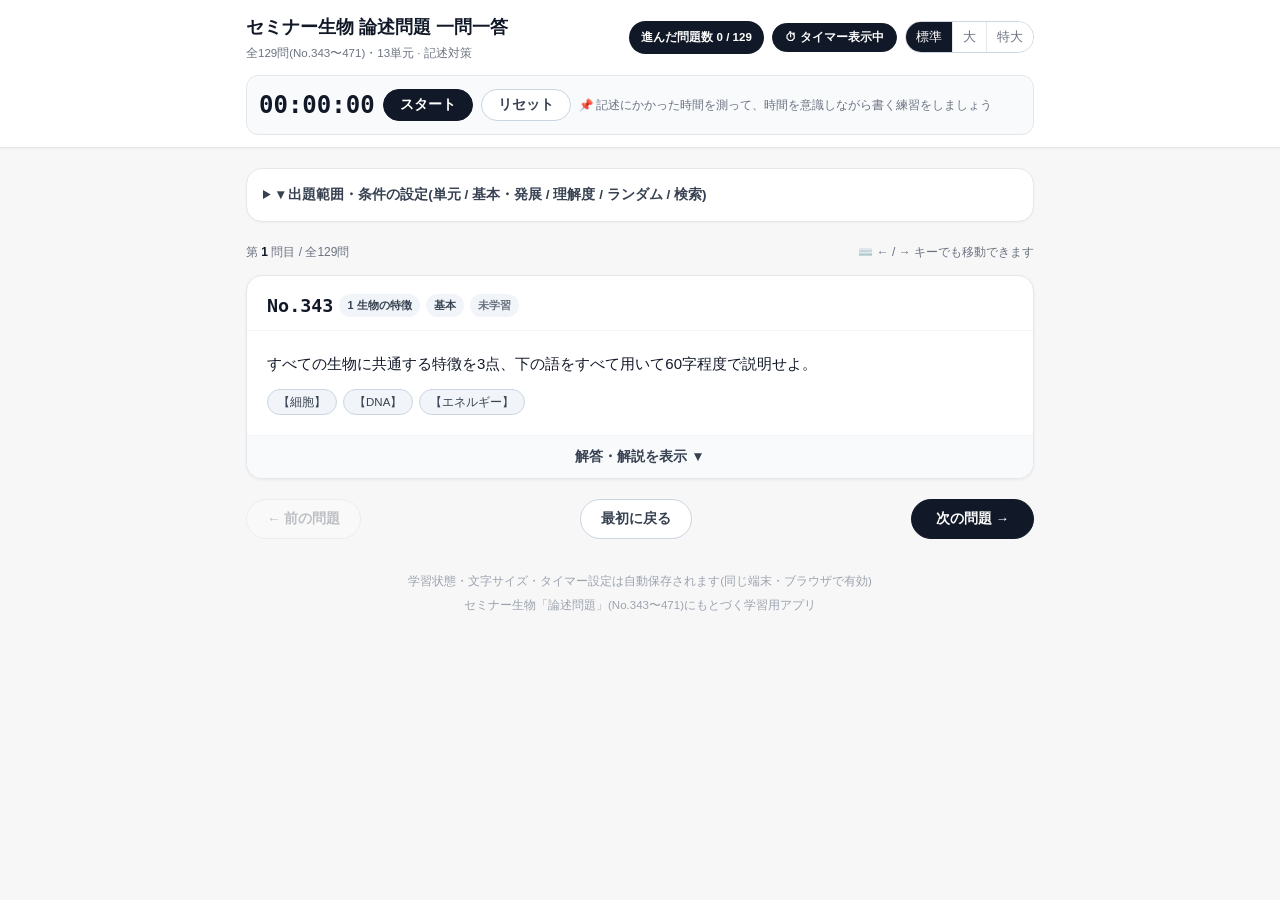
==== index.html @ 88d81c28 "Create index.html" ====
<!doctype html>
<html lang="ja">
<head>
<meta charset="UTF-8" />
<meta name="viewport" content="width=device-width, initial-scale=1.0" />
<title>セミナー生物 論述問題 一問一答</title>
<style>
  * { box-sizing: border-box; margin: 0; padding: 0; }
  :root { font-family: "Helvetica Neue", Arial, "Hiragino Kaku Gothic ProN", "Noto Sans JP", sans-serif; color: #111827; background: #f7f7f7; }
  body { background: #f7f7f7; color: #111827; line-height: 1.75; font-size: 15px; }
  body.fs-1 { font-size: 17px; }
  body.fs-2 { font-size: 20px; }
  header { position: sticky; top: 0; z-index: 20; background: rgba(255,255,255,.95); backdrop-filter: blur(4px); border-bottom: 1px solid #e5e7eb; box-shadow: 0 1px 2px rgba(0,0,0,.05); }
  .hwrap { max-width: 820px; margin: 0 auto; padding: 12px 16px; }
  .hrow { display: flex; flex-wrap: wrap; gap: 8px; justify-content: space-between; align-items: center; }
  h1 { font-size: 1.1rem; }
  .sub { font-size: .72rem; color: #6b7280; }
  .hbtns { display: flex; align-items: center; gap: 8px; flex-wrap: wrap; }
  .pill { border-radius: 999px; font-size: .72rem; font-weight: 700; padding: 6px 12px; border: 1px solid #cbd5e1; background: #fff; color: #4b5563; cursor: pointer; transition: background .15s; }
  .pill:hover { background: #f1f5f9; }
  .pill.on { background: #111827; color: #fff; border-color: #111827; }
  .counter { background: #111827; color: #fff; font-size: .72rem; font-weight: 700; padding: 6px 12px; border-radius: 999px; }
  .sizes { display: flex; border: 1px solid #cbd5e1; border-radius: 999px; overflow: hidden; font-size: .72rem; font-weight: 700; }
  .sizes button { border: none; background: #fff; color: #6b7280; padding: 6px 10px; cursor: pointer; }
  .sizes button + button { border-left: 1px solid #e5e7eb; }
  .sizes button.on { background: #111827; color: #fff; }
  #timerbox { margin-top: 12px; display: flex; flex-wrap: wrap; align-items: center; gap: 8px; background: #f8fafc; border: 1px solid #e5e7eb; border-radius: 12px; padding: 8px 12px; }
  #timerbox .time { font-family: ui-monospace, Menlo, monospace; font-size: 1.5rem; font-weight: 700; font-variant-numeric: tabular-nums; }
  .tbtn { border-radius: 999px; font-size: .85rem; font-weight: 700; padding: 6px 16px; border: 1px solid #111827; background: #111827; color: #fff; cursor: pointer; }
  .tbtn.stop { background: #64748b; border-color: #64748b; }
  .tbtn.ghost { background: #fff; color: #374151; border-color: #cbd5e1; }
  .thint { font-size: .72rem; color: #6b7280; }
  main { max-width: 820px; margin: 0 auto; padding: 20px 16px; }
  details.filters { background: #fff; border: 1px solid #e5e7eb; border-radius: 16px; padding: 14px 16px; margin-bottom: 20px; box-shadow: 0 1px 2px rgba(0,0,0,.04); }
  details.filters summary { cursor: pointer; font-size: .85rem; font-weight: 700; color: #374151; user-select: none; }
  .fchips { display: flex; flex-wrap: wrap; gap: 6px; margin-top: 12px; }
  .chip { border-radius: 999px; font-size: .72rem; font-weight: 700; padding: 6px 12px; border: 1px solid #cbd5e1; background: #fff; color: #4b5563; cursor: pointer; }
  .chip:hover { background: #f1f5f9; }
  .chip.on { background: #111827; color: #fff; border-color: #111827; }
  .chip .cnt { opacity: .6; }
  .seg { display: flex; border: 1px solid #cbd5e1; border-radius: 8px; overflow: hidden; font-size: .72rem; font-weight: 700; }
  .seg button { border: none; background: #fff; color: #4b5563; padding: 6px 12px; cursor: pointer; }
  .seg button + button { border-left: 1px solid #e5e7eb; }
  .seg button.on { background: #111827; color: #fff; }
  .frow2 { display: flex; flex-wrap: wrap; align-items: center; gap: 8px; margin-top: 12px; }
  #search { flex: 1; min-width: 160px; border: 1px solid #cbd5e1; border-radius: 8px; padding: 6px 12px; font-size: .78rem; font-family: inherit; }
  #search:focus { outline: 2px solid #9ca3af; border-color: transparent; }
  .clearbtn { font-size: .72rem; color: #9ca3af; text-decoration: underline; background: none; border: none; cursor: pointer; }
  .pos { display: flex; justify-content: space-between; align-items: center; font-size: .75rem; color: #6b7280; margin-bottom: 12px; }
  .pos b { color: #111827; }
  .qcard { background: #fff; border: 1px solid #e5e7eb; border-radius: 16px; box-shadow: 0 1px 3px rgba(0,0,0,.06); overflow: hidden; }
  .qhead { display: flex; flex-wrap: wrap; align-items: center; gap: 6px; padding: 14px 20px 8px; border-bottom: 1px solid #f3f4f6; }
  .qno { font-family: ui-monospace, Menlo, monospace; font-weight: 700; font-size: 1.15rem; }
  .tag { font-size: .68rem; font-weight: 700; padding: 2px 8px; border-radius: 999px; background: #f1f5f9; color: #374151; }
  .tag.lv1 { background: #111827; color: #fff; }
  .st0 { background: #f1f5f9; color: #6b7280; }
  .st1 { background: #111827; color: #fff; }
  .st2 { background: #cbd5e1; color: #1f2937; }
  .st3 { background: #fff; color: #111827; box-shadow: inset 0 0 0 1px #111827; }
  .qbody { padding: 20px; }
  .qtext { white-space: pre-wrap; }
  .kws { display: flex; flex-wrap: wrap; gap: 6px; margin-top: 12px; }
  .kw { font-size: .72rem; padding: 2px 10px; border-radius: 999px; background: #f1f5f9; border: 1px solid #cbd5e1; color: #374151; }
  .ansbtn { width: 100%; border: none; border-top: 1px solid #f3f4f6; background: #f8fafc; color: #374151; font-size: .85rem; font-weight: 700; padding: 12px; cursor: pointer; }
  .ansbtn:hover { background: #f1f5f9; }
  .ansbtn.open { background: #111827; color: #fff; border-top-color: #111827; }
  .answer { display: none; padding: 16px 20px; background: #fbfbfb; border-top: 1px solid #f3f4f6; }
  .answer.show { display: block; }
  .ansbox { background: #fff; border: 1px solid #e5e7eb; border-radius: 12px; padding: 12px; margin-bottom: 12px; white-space: pre-wrap; }
  .anslabel { font-size: .72rem; font-weight: 700; color: #6b7280; margin-bottom: 4px; }
  .ugrow { display: flex; flex-wrap: wrap; align-items: center; gap: 8px; margin-top: 4px; }
  .ugrow .ulabel { font-size: .72rem; font-weight: 700; color: #6b7280; }
  .ug { font-size: .72rem; font-weight: 700; padding: 6px 12px; border-radius: 999px; border: 1px solid #cbd5e1; background: #fff; color: #6b7280; cursor: pointer; }
  .ug:hover { background: #f1f5f9; }
  .ug.on1 { background: #111827; color: #fff; border-color: #111827; }
  .ug.on2 { background: #cbd5e1; color: #1f2937; border-color: #cbd5e1; }
  .ug.on3 { background: #fff; color: #111827; border-color: #111827; box-shadow: 0 0 0 1px #111827; }
  .nav { display: flex; justify-content: space-between; align-items: center; gap: 10px; margin-top: 20px; }
  .nbtn { border-radius: 999px; font-size: .85rem; font-weight: 700; padding: 10px 20px; cursor: pointer; border: 1px solid #cbd5e1; background: #fff; color: #374151; }
  .nbtn:hover { background: #f1f5f9; }
  .nbtn:disabled { opacity: .3; cursor: not-allowed; }
  .nbtn.next { background: #111827; color: #fff; border-color: #111827; padding: 10px 24px; }
  .nbtn.next:hover:not(:disabled) { background: #1f2937; }
  .empty { text-align: center; color: #9ca3af; padding: 48px 0; }
  footer { text-align: center; font-size: .72rem; color: #9ca3af; margin: 32px 0 16px; }
</style>
</head>
<body>
<header>
  <div class="hwrap">
    <div class="hrow">
      <div>
        <h1>セミナー生物 論述問題 一問一答</h1>
        <p class="sub">全<span id="totalq"></span>問(No.343〜471)・13単元 · 記述対策</p>
      </div>
      <div class="hbtns">
        <span class="counter">進んだ問題数 <span id="done">0</span> / <span id="totalq2"></span></span>
        <button id="wt" class="pill">⏱ タイマー表示中</button>
        <div class="sizes" id="sizes">
          <button data-s="0" class="on">標準</button><button data-s="1">大</button><button data-s="2">特大</button>
        </div>
      </div>
    </div>
    <div id="timerbox">
      <span class="time" id="tdisp">00:00:00</span>
      <button id="tstart" class="tbtn">スタート</button>
      <button id="treset" class="tbtn ghost">リセット</button>
      <span class="thint">📌 記述にかかった時間を測って、時間を意識しながら書く練習をしましょう</span>
    </div>
  </div>
</header>
<main>
  <details class="filters" id="filters">
    <summary>▾ 出題範囲・条件の設定(単元 / 基本・発展 / 理解度 / ランダム / 検索)</summary>
    <div class="fchips" id="chapchips"></div>
    <div class="frow2">
      <div class="seg" id="lvseg">
        <button data-v="-1" class="on">すべて</button><button data-v="0">基本問題</button><button data-v="1">発展問題</button>
      </div>
      <div class="seg" id="stseg">
        <button data-v="-1" class="on">全状態</button>
        <button data-v="1">理解した<span id="c1"></span></button>
        <button data-v="2">うろ覚え<span id="c2"></span></button>
        <button data-v="3">要復習<span id="c3"></span></button>
      </div>
      <button id="rand" class="chip">🎲 ランダム出題</button>
      <input id="search" placeholder="🔍 キーワード検索(例:光合成)" />
      <button id="fclear" class="clearbtn">条件クリア</button>
    </div>
  </details>
  <div class="pos"><span>第 <b id="posn">1</b> 問目 / 全<span id="deckn"></span>問<span id="randtag"></span></span><span>⌨️ ← / → キーでも移動できます</span></div>
  <article class="qcard" id="qcard"></article>
  <div class="nav">
    <button id="prev" class="nbtn">← 前の問題</button>
    <button id="home" class="nbtn">最初に戻る</button>
    <button id="next" class="nbtn next">次の問題 →</button>
  </div>
  <footer>
    <p>学習状態・文字サイズ・タイマー設定は自動保存されます(同じ端末・ブラウザで有効)</p>
    <p style="margin-top:4px">セミナー生物「論述問題」(No.343〜471)にもとづく学習用アプリ</p>
  </footer>
</main>
<script>

// ===================== 問題データ(全129問:No.343〜471) =====================
const CHAPTERS = [
  "1 生物の特徴","2 遺伝子とその働き","3 ヒトのからだの調節","4 植生と遷移","5 生態系とその保全",
  "6 進化と系統","7 細胞と分子","8 代謝","9 遺伝子発現とバイオテクノロジー","10 遺伝子の発現調節と発生",
  "11 動物の反応と行動","12 植物の成長と環境応答","13 生態と環境"
];

const QUESTIONS = [
{id:343,ch:0,lv:0,q:"すべての生物に共通する特徴を3点、下の語をすべて用いて60字程度で説明せよ。",k:["細胞","DNA","エネルギー"],s:"",a:"からだが細胞からなる。遺伝物質としてDNAをもち生殖を行う。栄養分を分解してエネルギーを取り出し活動する。(53字)",c:"細胞構造 自己増殖 代謝",e:"生物は膜で外界と隔てられた細胞からなるという構造上の特徴をもつ。細胞が分裂するときにDNAが複製・分配される。DNAは子孫に伝えられる。また、代謝を行い、代謝にはエネルギーの出入りが伴う。"},
{id:344,ch:0,lv:0,q:"原核細胞の特徴を、下の語をすべて用いて50字以内で説明せよ。",k:["核","染色体","細胞小器官"],s:"",a:"原核細胞は核をもたず、染色体は細胞質基質に存在する。また、細胞小器官をもっていない。(42字)",c:"原核細胞は核膜や細胞小器官をもたない",e:"原核細胞は、核をもたず、遺伝物質(DNA)を含む染色体は細胞質基質に存在する(核様体という)。また、細胞質基質にはミトコンドリアや色素体(葉緑体など)、ゴルジ体などの膜構造をもつ細胞小器官は存在しない。細菌などは、からだが原核細胞からなる原核生物である。一方、真核細胞は、核をもち、核内には遺伝物質(DNA)を含む染色体が存在する。また、細胞質基質中にはさまざまな細胞小器官が存在する。"},
{id:345,ch:0,lv:0,q:"動物細胞と植物細胞の細胞構造の相違点を、次の語をすべて用いて50字以内で述べよ。",k:["葉緑体","細胞壁","液胞"],s:"",a:"植物細胞は葉緑体や細胞壁をもつが動物細胞はもたない。動物細胞は、植物細胞ほど液胞が発達しない。(47字)",c:"動物細胞は葉緑体や細胞壁、発達した液胞をもたない",e:"多くの植物細胞は光合成を行う葉緑体と、植物体を支える細胞壁をもつ。動物細胞は光合成を行わず、細胞壁をもたない。また、液胞は動物細胞にも存在するがあまり発達せず、光学顕微鏡ではふつう観察されない。"},
{id:346,ch:0,lv:0,q:"代謝とは何か。下の語をすべて用いて100字程度で説明せよ。",k:["同化","異化","エネルギー"],s:"",a:"代謝とは、生物体内で行われる化学反応を指す。単純な物質から複雑な物質を合成し、エネルギーの吸収を伴う過程の同化と、複雑な物質を単純な物質に分解し、エネルギーの放出を伴う過程の異化に大別される。(96字)",c:"同化はエネルギーの吸収、異化はエネルギーの放出を伴う",e:"生物は外部からエネルギーを取り入れて生活している。生命活動には物質の合成・分解が常に伴い、これら化学反応全体を代謝という。このうち、単純な物質から複雑な物質を合成し、エネルギーの吸収を伴う過程を同化、複雑な物質を単純な物質に分解し、エネルギーの放出を伴う過程を異化という。光合成は同化、呼吸は異化の代表的な反応である。"},
{id:347,ch:0,lv:0,q:"ATPとはどのような物質か、その構造と機能を、下の語をすべて用いて100字以内で説明せよ。",k:["アデニン","リボース","リン酸","高エネルギーリン酸結合"],s:"",a:"アデニンとリボースが結合したアデノシンに、リン酸が3分子結合した化合物で、リン酸どうしの結合である高エネルギーリン酸結合が切れるときにエネルギーが放出され、代謝におけるエネルギーの出入りを仲介する。(99字)",c:"アデノシン三リン酸、エネルギーの出入りを仲介",e:"ATPは、塩基の一種であるアデニンと糖の一種であるリボースが結合したアデノシンに、3分子のリン酸が結合した化合物である。ATP内のリン酸どうしの結合は高エネルギーリン酸結合と呼ばれ、切れるときにエネルギーが放出される。ATPの末端のリン酸が切り離されると、ADP(アデノシン二リン酸)とリン酸が生じる。ADPとリン酸からATPが合成されるときには、エネルギーが吸収される。ATPはすべての生物の体内に存在し、代謝におけるエネルギーの仲立ちをしていることから、生体内でのエネルギー通貨とも呼ばれる。"},
{id:348,ch:0,lv:0,q:"酵素の特徴を、下の語をすべて用いて50字以内で説明せよ。",k:["基質特異性","くり返し作用"],s:"",a:"酵素は触媒としてくり返し作用し、代謝を円滑に進める。また、特定の物質にのみ作用する基質特異性をもつ。(50字)",c:"触媒 特定の物質にのみ反応",e:"触媒は、自身は変化せず化学反応を促進する物質である。酵素は生物がつくる触媒であり、自身は変化しないためくり返し作用する。酵素が作用する物質を基質といい、反応の結果生じる物質を生成物という。酵素の本体はタンパク質であり、その立体構造から特定の基質にのみ作用する基質特異性をもつ。"},
{id:349,ch:0,lv:1,q:"ウイルスは「遺伝情報をもつ」という生物に共通する特徴をもっているが、通常、生物とはみなされていない。その理由を60字以内で述べよ。",k:[],s:"岡山大改題",a:"細胞構造をもたず、自ら増殖することもできない。さらに、代謝を行わないなど、生物の特徴の一部しかもたない存在だから。(57字)",c:"生物に共通の特徴:細胞・生殖・代謝",e:"ウイルスは、遺伝物質(DNAまたはRNA)とタンパク質でできた微小粒子で細胞構造をもたない。さらに、代謝を行わないことや、自己増殖はできず、侵入した細胞内の物質やしくみを利用しなければ増殖できないことなど、生物としての特徴をすべて備えていないことから、無生物とされている。"},
{id:350,ch:0,lv:1,q:"核の構造と働きについて60字以内で説明せよ。",k:[],s:"",a:"核の最外層は核膜となっており、内部に染色体が存在する。核は、細胞の形態や機能を決める重要な働きをもつ。(51字)",c:"核膜 染色体",e:"真核細胞には、ふつう1個の核が含まれる。核の最外層は、二重膜でできた核膜となっており、核膜には核膜孔という細胞質基質との間で物質の輸送を行う小孔が存在する。内部には遺伝情報を保持するDNAを含む染色体、RNAを含む核小体が存在する。細胞の形態や機能は主に核が保持する遺伝情報によって決定される。"},
{id:351,ch:0,lv:1,q:"生物は、一見すると多様であるが、共通した特徴がみられる。この理由を、多様な脊椎動物における共通の特徴を例にして120字以内で述べよ。",k:[],s:"",a:"脊椎動物は、魚類・両生類・ハ虫類・鳥類・哺乳類と多様なグループに分かれているが、すべて脊椎をもつという共通の性質がある。この共通性は、脊椎動物の共通祖先が無脊椎動物と分岐した際にもっていた性質を受け継いでいるためであると考えられる。(116字)",c:"共通性は共通の祖先に由来",e:"脊椎動物には、魚類、両生類、ハ虫類、哺乳類などのグループがあるが、これらはすべて脊椎をもつという共通性がある。これは、それぞれのグループが個別に獲得したものではなく、脊椎動物が無脊椎動物から分岐した時点で存在していた共通の祖先がもっていた特徴を受け継いだためであると考えられる。一方、四肢や、生涯を通じての肺呼吸、胎生というふえ方などの特徴は、もっているグループもあれば、もっていないグループもある。これらの特徴は進化の過程を通じて、生活する環境に適応してきた結果であると考えられる。"},
{id:352,ch:0,lv:1,q:"代謝におけるエネルギーの出入りとATPの関係について、以下の語句をすべて用いて170字以内で説明せよ。",k:["光合成","呼吸","タンパク質の合成","筋収縮"],s:"",a:"光合成では、光エネルギーがATPの化学エネルギーに変換され、ATPの分解により放出されるエネルギーを用いて有機物が合成される。一方、呼吸では、有機物の分解によって放出されたエネルギーを用いてATPが合成される。呼吸で合成されたATPは、タンパク質の合成などの化学反応や、筋収縮のエネルギーなど、さまざまな生命活動にエネルギーを供給する。(168字)",c:"ATPは代謝におけるエネルギーの出入りを仲介",e:"ATPは、生体におけるエネルギー通貨とも呼ばれ、代謝におけるエネルギーの出入りを仲介している。光合成では、まず、葉緑体が光エネルギーを吸収してATPがつくられる。このATPのエネルギーを用いて、二酸化炭素を材料にして有機物が合成される。合成された有機物には、光エネルギーに由来するエネルギーが化学エネルギーに変換されて貯蔵されていることになる。呼吸は、酸素を用いて有機物を分解することで、有機物に蓄えられていた化学エネルギーをATPの化学エネルギーに変換する過程である。呼吸によって産生されたATPを利用して、生体物質の合成や、筋収縮(運動エネルギーへの変換)などのさまざまな生命活動が営まれる。"},
{id:353,ch:0,lv:1,q:"光学顕微鏡において、レンズを取り付ける順序とピントの合わせ方における注意点について、それぞれ70字以内で説明せよ。",k:[],s:"",a:"〔レンズを取り付ける順序〕鏡筒内にゴミやほこりが入って対物レンズが汚れないようにするため、先に接眼レンズを取り付け、その後、対物レンズを取り付ける。(61字)\n〔ピントの合わせ方〕対物レンズとプレパラートの接触を避けるため、まず、対物レンズとプレパラートを近づけておき、この2つを離すように動かしてピントを合わせる。(68字)",c:"取り付けは接眼レンズから。ピント合わせは対物レンズとプレパラートを離しながら",e:"顕微鏡のレンズが傷ついたり、汚れたりすると正確な観察ができなくなる。顕微鏡の鏡筒は空洞であるため、接眼レンズを先に取り付け、上から落ちてくるゴミで対物レンズを汚さないようにする。レンズの取り外しは、対物レンズから行う。ピントを調節する場合は、プレパラートと対物レンズの接触によって、対物レンズに傷や汚れがつかないように注意する。まず、横から見ながら対物レンズとプレパラートを近づけた後、接眼レンズをのぞいて、調節ねじを回してステージを下げ、対物レンズからプレパラートを遠ざけながら行う。"},
{id:354,ch:1,lv:0,q:"光学顕微鏡下において、間期の細胞と分裂期の細胞とはどのように区別できるか。次の語をすべて用いて70字以内で説明せよ。",k:["間期","分裂期","糸状","棒状"],s:"19. 宮城大",a:"間期の細胞では染色体が糸状にほどけて核内に広がっているが、分裂期の細胞では染色体が凝縮して棒状となっていることで区別できる。(62字)",c:"染色体は分裂期に凝縮する",e:"間期にはDNAの複製や分裂の準備が行われ、分裂期には複製したDNAを含む染色体を2つの娘細胞に等しく分配する。間期には、染色体は糸状になって核内に分散しているが、分裂期には凝縮して棒状となる。"},
{id:355,ch:1,lv:0,q:"タマネギの根端のような体細胞分裂を盛んに行っている組織を観察すると、一般的に、分裂している細胞と分裂していない細胞が混在している。これらの細胞の数の比から、どのようなことがわかるか、次の語をすべて用いて50字以内で答えよ。",k:["比率","細胞周期"],s:"鹿児島大",a:"細胞の数の比率は細胞周期での各時期の長さの比率と一致することから、間期と分裂期の長さの比率がわかる。(50字)",c:"間期と分裂期の長さの比率",e:"分裂を盛んに行っている細胞集団において、観察される各時期の細胞数の比は、細胞周期に占める各時期の時間の比と等しくなる。すなわち、観察される細胞数が多いと、その時期に要する時間は長いと考えられる。たとえば、観察された細胞のなかで間期の細胞が最も多かったとき、その細胞周期に占める間期の時間が最も長いと判断できる。"},
{id:356,ch:1,lv:0,q:"遺伝情報がタンパク質へ翻訳されるまでの一連の過程を、次の語をすべて用いて80字以内で説明せよ。",k:["RNA","転写","アミノ酸"],s:"",a:"まず、DNAの遺伝情報が転写され、RNAが合成される。次に、RNAの塩基3つの配列が1つのアミノ酸を指定し、これが次々につなげられてタンパク質がつくられる。(78字)",c:"DNA→RNA→タンパク質。塩基3つの配列が1つのアミノ酸を指定",e:"タンパク質合成の過程:遺伝情報の転写ではDNAの遺伝情報が転写され、RNAが合成される。遺伝情報の伝達ではmRNAは核膜孔を通り、核外に出る。遺伝情報の翻訳ではmRNAの塩基3つの配列(コドン)にしたがってアミノ酸どうしが並んで結合し、タンパク質が合成される。"},
{id:357,ch:1,lv:0,q:"翻訳の過程において、終止コドンの一つ前のコドンに対応するアミノ酸まででポリペプチド鎖の伸長が止まるのはなぜか。次の語をすべて用いて50字以内で説明せよ。",k:["tRNA","アミノ酸","終止コドン"],s:"18. 秋田大",a:"終止コドンに対応するアンチコドンをもつtRNAが存在せず、対応するアミノ酸がないため。(43字)",c:"終止コドン tRNA アンチコドン",e:"mRNAのコドンには64種類があり、そのうち3つ(UAA・UAG・UGA)はアミノ酸を指定せず、翻訳の終了を示す終止コドンである。この3つのコドンがアミノ酸を指定しないのは、これらのコドンに対応したアンチコドンをもつtRNAが存在しないためである。その他のコドンには、それぞれ対応するアンチコドンをもつtRNAが存在し、翻訳の際には特定のアミノ酸と結合してmRNAへ運び、mRNAのコドンにもとづいてアミノ酸が並べられ、特定のアミノ酸配列をもつタンパク質が合成される。"},
{id:358,ch:1,lv:0,q:"ヒトの体細胞に含まれる遺伝情報は基本的にすべて同一である。その理由を、次の語をすべて用いて90字以内で説明せよ。",k:["受精卵","体細胞分裂","娘細胞"],s:"",a:"体細胞分裂では、1個の母細胞から同じ遺伝情報をもつ2個の娘細胞がつくられる。ヒトの体細胞は、1個の受精卵が体細胞分裂をくり返して生じるため、基本的にすべて同じ遺伝情報をもつ。(87字)",c:"体細胞分裂におけるDNAの複製と分配",e:"多細胞生物の体細胞は、1個の受精卵が体細胞分裂をくり返して生じたものである。したがって、体細胞がもつ遺伝情報は、すべて基本的に同一のものとなる。からだを構成する細胞にはさまざまな働きをもつものが存在するが、それらはすべて同一の遺伝情報をもち、発現する遺伝子がそれぞれ異なることで機能や形態を変化させている。一方、すべての細胞の生存に不可欠な遺伝子は、どの細胞でも常に発現している。このような遺伝子は、ハウスキーピング遺伝子と呼ばれる。"},
{id:359,ch:1,lv:1,q:"ワトソンとクリックは、1953年にDNAの構造モデルに関する論文を発表した。この論文のなかで彼らは、「特定の塩基で対が形成されるという構造は、遺伝物質の複製機構について暗示するものである」と述べている。DNAの構造と遺伝物質の複製機構がどのように関係するかを、次の語をすべて用いて130字以内で説明せよ。",k:["相補的","ヌクレオチド鎖","塩基配列","鋳型鎖"],s:"18. 北九州市立大改題",a:"DNAの構造は、2本のヌクレオチド鎖の塩基どうしが相補的に結合した二重らせん構造である。DNAの複製では、この相補的な結合が解け、それぞれのヌクレオチド鎖が鋳型鎖となり、相補的な塩基配列のヌクレオチド鎖が新たに合成され、同一の2本鎖DNAが2本できる。(126字)",c:"塩基の相補性 半保存的複製",e:"ワトソンとクリックの発表したDNAの二重らせん構造のモデルは、2本のヌクレオチド鎖が互いに相補的な塩基どうしで結合し、全体がねじれたらせん状の構造をとるというものであった。これはDNAの構造を明らかにすると同時に、DNAが複製される際には、このような塩基の相補性にもとづいて新しいヌクレオチド鎖が合成されている可能性を示唆するものでもあった。"},
{id:360,ch:1,lv:1,q:"DNAとRNAを比較すると、前者の方が細胞内で安定であり、後者の方が不安定である。遺伝情報の保持と形質の発現におけるそれぞれの機能を考えたとき、RNAが不安定であってもかまわない理由を、50字以内で答えよ。",k:[],s:"徳島大改題",a:"RNAは遺伝情報の保持には関与せず、形質発現の際に形成され、発現が終了すると分解されてしまうため。(49字)",c:"遺伝情報の保持 形質発現",e:"DNAは、二重らせん構造をしており、安定な構造をもつ物質である。これは遺伝情報を保持する役割をもつDNAにとって重要な性質である。一方、RNAは、DNAほど安定でなく分解されやすい性質をもつ。これは、遺伝情報の発現という一時的な処理に用いられているRNAにとって重要な性質であると考えられる。"},
{id:361,ch:1,lv:1,q:"遺伝情報が翻訳される過程では、mRNAの3個の塩基が1個のアミノ酸を指定している。もし、mRNAの2個の塩基が1個のアミノ酸を指定していた場合、どのような不都合が生じるか。120字以内で説明せよ。",k:[],s:"19. 岩手大",a:"遺伝情報はmRNAの4種類の塩基で20種類のアミノ酸を指定している。mRNAの2個の塩基が1個のアミノ酸を指定していた場合、指定できるアミノ酸の種類は4×4=16通りとなり、20種類すべてのアミノ酸を指定することができない。(112字)",c:"コドンの種類数とアミノ酸の種類数",e:"タンパク質を構成するアミノ酸は20種類ある。mRNAが1塩基で1つのアミノ酸を指定すると4種類のアミノ酸が、2塩基でアミノ酸を指定すると4×4=16種類のアミノ酸が指定できるが、いずれの場合も20種類あるアミノ酸すべてを指定できない。したがって、mRNAのコドンは少なくとも3塩基である必要がある。"},
{id:362,ch:2,lv:0,q:"自律神経系の働きについて、次の語をすべて用いて100字以内で述べよ。",k:["支配","意思","交感神経","作用"],s:"",a:"自律神経系は、間脳の視床下部などによって支配されており、意思とは無関係に働く。交感神経と副交感神経があり、同じ器官に分布していることが多く、きっ抗的に作用して器官の働きを調節する。(90字)",c:"間脳の視床下部 意思とは無関係 交感神経 副交感神経 きっ抗的",e:"自律神経系の働きについて問われているので、働きに関して簡潔に解答する。活動時や緊張した状態では交感神経の働きが優位になり、安静な状態では副交感神経の働きが優位になる。また、交感神経は脊髄から出て各器官に伸びており、副交感神経は中脳や延髄、脊髄の下端から出て各器官に伸びている。"},
{id:363,ch:2,lv:0,q:"ホルモンとはどのようなものか、次の語をすべて用いて100字以内で説明せよ。",k:["内分泌腺","体液","標的器官","受容体"],s:"",a:"ホルモンは、内分泌腺から血液中に放出され、体液の循環によって全身に運ばれて微量で作用し、決まった反応を起こさせる。標的器官の細胞にしかそのホルモンの受容体が存在しないため、特定の細胞のみに作用する。(99字)",c:"体液による全身への運搬 標的器官 微量で作用",e:"ホルモンは、タンパク質または脂質の一種であるステロイドなどを主成分とする物質である。標的器官には、特定のホルモンを受容する標的細胞がある。ホルモンは、標的細胞の受容体に結合して作用を引き起こす。ホルモンは血流によって運ばれるため、ホルモンによる調節作用は反応が起こるまでに時間がかかり、自律神経系に比べゆっくりと持続的に働く。"},
{id:364,ch:2,lv:0,q:"外気温が低い場合でも、体温を維持する機構がヒトには備わっている。特に、自律神経によって体温を上昇させる機構について、放散、発熱量の語を用い、自律神経の作用する具体的な器官や臓器をあげて、60字以内で述べよ。",k:["放散","発熱量"],s:"熊本県立大改題",a:"体表の血管を収縮させて熱の放散を減らし、心臓の拍動促進や副腎髄質からのアドレナリン分泌を促進して発熱量をふやす。(56字)",c:"熱の放散の減少 アドレナリン 発熱量の増加",e:"交感神経による調節のほか、脳下垂体前葉から甲状腺刺激ホルモンや副腎皮質刺激ホルモンが分泌され、甲状腺からはチロキシンが、副腎皮質からは糖質コルチコイドが分泌される。これらの働きで、肝臓や筋肉などで代謝が促進され、発熱量が増加する。"},
{id:365,ch:2,lv:0,q:"「抗原」「抗体」「B細胞」「食作用」の語を用いて、体液性免疫とはどのようなしくみであるかを100字以内で説明せよ。",k:["抗原","抗体","B細胞","食作用"],s:"",a:"抗原が体内に侵入すると、B細胞が抗体産生細胞に分化して抗体を産生し、体液中に分泌する。抗体は、抗原と特異的に結合して、抗原の病原性を失わせたり、マクロファージなどの食作用を促進したりする。(94字)",c:"B細胞が抗体を体液中に分泌 抗原は抗体と特異的に結合",e:"抗原となる非自己物質が体内に侵入すると、樹状細胞やマクロファージに取り込まれる。樹状細胞から抗原の情報を受け取ったヘルパーT細胞は増殖してB細胞を活性化する。活性化されて増殖したB細胞は抗体産生細胞に分化して抗体を産生する。抗体は抗原と結合して抗原抗体複合体をつくり、抗原抗体複合体はマクロファージなどの食作用によって排除される。B細胞の一部は免疫記憶細胞として残るため、同じ抗原が2度目に侵入した際には、急速に多量の抗体がつくられる。"},
{id:366,ch:2,lv:0,q:"病原体やその毒素に対する免疫を高めることを目的とする医療として、予防接種と血清療法が知られている。両者の違いについて、次の語をすべて用いて100字以内で述べよ。",k:["抗体","病原体","即効性","遅効性"],s:"",a:"予防接種は、無毒化・弱毒化した病原体などによって抗体をつくらせる方法で、遅効性だが継続的である。血清療法は、他の動物につくらせた抗体を含む血清を注射して治療を行う方法で、即効性があるが一時的である。(99字)",c:"予防接種は抗原を与えて抗体をつくらせ、血清療法は直接抗体を投与する",e:"ワクチンを抗原として用いて免疫記憶細胞をつくらせ、病原体への感染を予防する方法を予防接種といい、結核に対するもの(BCG)や、インフルエンザなどの多くの伝染病に対するものがつくられている。血清療法では、ウマなどの動物に抗原を接種して抗体をつくらせ、その血清を治療に使用する。ジフテリアや腸チフスのほか、マムシの毒素による中毒症などの場合に用いる。"},
{id:367,ch:2,lv:1,q:"摂食によって血糖濃度は急激に増加する。自律神経系とホルモンの共同作業による血糖濃度低下のしくみについて、160字以内で説明せよ。",k:[],s:"信州大改題",a:"間脳の視床下部にある血糖濃度調節の中枢が、血糖濃度の上昇を感知し、副交感神経を介してすい臓のランゲルハンス島のB細胞を刺激したり、B細胞自体が血糖濃度の上昇を感知したりしてインスリンの分泌が促進される。インスリンは、グルコースの細胞での吸収や分解、肝臓でのグリコーゲンへの合成を促進し、血糖濃度を低下させる。(154字)",c:"間脳の視床下部で感知 すい臓ランゲルハンス島のB細胞",e:"低血糖のときには、副腎髄質から分泌されるアドレナリンやすい臓のランゲルハンス島のA細胞からのグルカゴンがグリコーゲンの分解を促進させる。また、副腎皮質から分泌される糖質コルチコイドは、タンパク質からのグルコース合成を促進させる。これらの働きによって、血糖濃度を高めている。"},
{id:368,ch:2,lv:1,q:"血液凝固のしくみを、血小板、血しょう、凝固因子、フィブリン、血球のすべての語を用いて160字以内で説明せよ。",k:["血小板","血しょう","凝固因子","フィブリン","血球"],s:"19. 早稲田大改題",a:"血小板から放出される凝固因子や、血しょう中にある別の凝固因子とカルシウムイオンの働きによって、血しょう中のプロトロンビンがトロンビンに変化する。トロンビンはフィブリノーゲンを繊維状のタンパク質であるフィブリンに変え、これが赤血球などの血球と絡み合って血ぺいをつくり、血液を凝固させる。(142字)",c:"凝固因子 カルシウムイオン トロンビン フィブリン 血ぺい",e:"血液凝固を防止する方法には、①血液にクエン酸ナトリウムを加えてカルシウムイオンを除く。②血液にヘパリンを加えてトロンビンの生成を阻害する。③低温に保って、血液凝固に関与する酵素活性を低下させる。などがある。"},
{id:369,ch:2,lv:1,q:"細胞内に侵入したウイルスは抗体の作用を受けにくいが、その理由を50字以内で述べよ。",k:[],s:"",a:"体液性免疫を担う抗体は、分子量が大きく、細胞内に進入できないので、細胞内のウイルスには作用できない。(50字)",c:"抗体は細胞内に入らない",e:"抗体は体液中に存在し、細胞内には入らない。ウイルスに感染した細胞は、キラーT細胞やNK細胞が直接攻撃して排除する。"},
{id:370,ch:2,lv:1,q:"免疫応答が過剰に働くと、どのような不都合が起こるか。花粉症を例にあげて80字以内で説明せよ。",k:[],s:"浜松医大改題",a:"花粉を抗原としてできた抗体がマスト細胞に付着する。再び同じ花粉が侵入すると抗原抗体反応が起こり、マスト細胞からヒスタミンが分泌されくしゃみなどが起こる。(76字)",c:"マスト細胞 抗原抗体反応 ヒスタミン",e:"ある抗原に対する免疫が、正常とは異なり過敏に反応する現象をアレルギーと呼ぶ。即時型過敏症(体液性免疫による)と遅延型過敏症(細胞性免疫による)とがある。ヒスタミンが血管や神経の細胞に結合すると、アレルギー症状が現れるが、抗ヒスタミン剤を投与してヒスタミンの受容体をふさぐと発症しない。マスト細胞は肥満細胞ともいい、B細胞から放出される特定の抗体(IgE)と結合する。この抗体に抗原が結合すると、マスト細胞からヒスタミンなどの物質が放出される。"},
{id:371,ch:2,lv:1,q:"毎年、異なったインフルエンザウイルス株を用いたワクチンが接種されているのはなぜか。その理由をウイルスの遺伝情報と関連付けて80字以内で答えよ。",k:[],s:"東北大改題",a:"インフルエンザウイルスの遺伝子は突然変異が起こりやすく、抗体が作用するウイルス表面のタンパク質に変化が生じやすい。このため、毎年流行する型が異なるため。(76字)",c:"ウイルスの遺伝子に突然変異が起こりやすい タンパク質の変化",e:"インフルエンザウイルスは、1本鎖RNAを遺伝物質とするウイルスである。1本鎖RNAは、2本鎖DNAに比べて不安定な物質であり、突然変異が起こりやすい。このため、インフルエンザウイルスの表面にあるタンパク質は、抗原性を毎年わずかに変化させてヒトの免疫機構から逃れ、流行し続ける。インフルエンザに対する抗体は、インフルエンザワクチン接種後1〜2週間でつくられる。抗体の量は、接種の2週間後にピークに達し、ワクチン接種後、2〜3カ月すると抗体の量はしだいに下がりはじめ、免疫の力も落ちてくる。"},
{id:372,ch:2,lv:1,q:"ヒトの免疫力を低下させる病気の例にエイズ(後天性免疫不全症候群)がある。HIV(ヒト免疫不全ウイルス)感染により生じるエイズは日和見感染症を伴うが、この理由を句読点を含めて60字以上80字以内で説明せよ。",k:[],s:"20. 鳥取大",a:"HIVがヘルパーT細胞に感染しこれを破壊すると、B細胞やキラーT細胞が活性化されなくなり、マクロファージやNK細胞の活性化もできなくなるから。(71字)",c:"ヘルパーT細胞の破壊",e:"エイズは、HIVと呼ばれるウイルスの感染によって免疫機能が損なわれる病気である。HIVは免疫機能の中心的な存在であるヘルパーT細胞内に侵入し、これを破壊する。これによって獲得免疫の機能が正常に働かなくなり、各種の病原体が急速に増殖してさまざまな感染症やがんなどを発症しやすくなる。エイズ患者などの免疫力の低下したヒトでみられる、健康なヒトには感染を起こさないような感染力の弱い病原体が原因で発症する感染症は、日和見感染症と呼ばれる。"},
{id:373,ch:3,lv:0,q:"発達した森林における階層による光環境の違いについて、次の語をすべて用いて50字以内で説明せよ。",k:["光","階層","林冠","林床"],s:"",a:"光のほとんどは林冠で吸収されるため、階層が下になるほど暗くなり、林床に届く光はごくわずかである。(48字)",c:"林冠で光の多くは吸収される",e:"発達した森林は、高木層・亜高木層・低木層・草本層などに分けることができ、これを階層構造という。林冠でほとんどの光が吸収され、階層が下になるほど暗くなる。"},
{id:374,ch:3,lv:0,q:"光合成速度は二酸化炭素の消費速度だが、植物に十分な光を照射して二酸化炭素の吸収速度を調べても直接光合成速度は測れない。どのようにして光合成速度を求めればよいか。次の語をすべて用いて60字以内で答えよ。",k:["吸収","放出","呼吸"],s:"",a:"同じ温度条件下において、光照射時の二酸化炭素吸収速度と、暗黒下での二酸化炭素放出速度である呼吸速度を足して求める。(57字)",c:"光照射時の二酸化炭素吸収速度 暗黒下での呼吸速度",e:"植物は、光合成を行って二酸化炭素を消費しているとき、同時に呼吸も行って二酸化炭素を生成している。暗黒下では光合成が行われず呼吸のみが行われており、二酸化炭素の放出量から呼吸速度を求めることができる。したがって、光合成速度は、光照射時の二酸化炭素吸収量(見かけの光合成量)に呼吸量を足して求めることができる。ただし、光合成速度と呼吸速度は温度の影響を受けるため、温度条件をそろえることが必要となる。"},
{id:375,ch:3,lv:0,q:"先駆種とは、どのような種のことをいうのか、次の語をすべて用いてその特徴を50字以内で述べよ。",k:["遷移","土壌"],s:"",a:"遷移の初期段階に進入する植物で、土壌がほとんどなく、乾燥した裸地でも生育できるという特徴をもつ。(48字)",c:"遷移の初期段階に進入する植物",e:"暖温帯における遷移の一般的なモデルでは、裸地にコケ植物や地衣類が進入するが、裸地の状態によっては種子植物が先駆種となることがある。これらの植物には、種子や果実が風などによって運ばれやすい、陽生植物で乾燥に強いなどの特徴がみられる。また、オオバヤシャブシやミヤマハンノキなどの木本類も先駆種となることがある。これらは根に窒素固定細菌を共生させており、栄養分の乏しい場所でも生育することができる。"},
{id:376,ch:3,lv:0,q:"植生の一次遷移には乾性遷移と湿性遷移がある。乾性遷移と湿性遷移との違いについて、次の語をすべて用いて50字以内で答えよ。",k:["裸地","水"],s:"",a:"乾性遷移は溶岩などの陸上の裸地からはじまるが、湿性遷移は湖沼などの水がたまった場所からはじまる。(48字)",c:"乾性遷移は陸上ではじまる遷移。湿性遷移は湖沼からはじまる遷移",e:"乾性遷移は、陸上でみられる一次遷移である。湿性遷移は、湖沼などからはじまる一次遷移である。湖沼はやがて湿原、草原となり、その後の遷移は乾性遷移と同じ過程を経て進行する。"},
{id:377,ch:3,lv:0,q:"陸上のバイオームの種類と分布を決める要因について、次の語をすべて用いて60字以内で説明せよ。",k:["植物","生育"],s:"",a:"陸上のバイオームは植生の違いで区分され、各地域に生育する植物は、年平均気温と年降水量によって決まる。(50字)",c:"年平均気温 年降水量",e:"陸上では、植物が生産者となり、また、植物はさまざまな動物のすみかとなる。このため、陸上のバイオームはそこに生育する植物に依存して成立し、また、その植物全体の相観によって区別される。それぞれの地域に生育する植物は、気候による影響を受け、気候を決定する主な要因には気温と降水量がある。"},
{id:378,ch:3,lv:0,q:"日本のバイオームの成立と分布の特徴について、次の語をすべて用いて90字以内で説明せよ。",k:["年平均気温","年降水量"],s:"",a:"森林が成立するのに十分な量の年降水量があるため、主に緯度の差による年平均気温の違いによって、針葉樹林、夏緑樹林、照葉樹林、亜熱帯多雨林の4つの異なるバイオームが分布する。(85字)",c:"年平均気温の違いによる4つの森林のバイオーム",e:"日本の水平分布に関する記述問題である。解答に示したように、日本では降水量が十分であるため気温がバイオームの決定要因になっている。"},
{id:379,ch:3,lv:1,q:"陽生植物と陰生植物をそれぞれ、両者の光補償点の中間の強さの光で育てたとき、植物の生育はどのようになると考えられるか。その理由を含めて、110字以内で説明せよ。",k:[],s:"九州大改題",a:"陽生植物では、光の強さが光補償点に達しておらず、呼吸量が光合成量を上回るので、体内の有機物が減少し、やがて枯れる。陰生植物は、光補償点より強い光が当たるため、光合成量が呼吸量を上回り、有機物が蓄積されて成長する。(105字)",c:"光補償点 光合成速度 呼吸速度",e:"陽生植物は光補償点と光飽和点が高いのに対して、陰生植物は光補償点と光飽和点が低い。ふつう、陽生植物と陰生植物では、陽生植物の方が光補償点が高い。したがって、両植物の光補償点の中間の光の強さでは、陰生植物は光補償点を超えているが、陽生植物では光補償点を超えていない状態となる。このため、陰生植物は生育できるが、陽生植物は生育できない。"},
{id:380,ch:3,lv:1,q:"陽樹を含めた陽生植物が遷移初期で優占し、極相林の暗い林床では生育できない理由を100字以内で説明せよ。",k:[],s:"18. 岐阜大改題",a:"陽生植物は、光飽和点が高く強光下で盛んに光合成を行うので、遷移初期にはより早く成長し優占する。また、暗い林床では、光の強さが光補償点を下回り、呼吸速度が光合成速度より大きくなるので生育できない。(97字)",c:"陽生植物は光飽和点と光補償点がともに高い。陰生植物は光飽和点と光補償点がともに低い",e:"陽生植物は、光飽和点が高いという特性が、遷移初期において生存競争上有利に働く。陰生植物は、光補償点が低いという特性が、遷移後期において生存競争上有利に働く。"},
{id:381,ch:3,lv:1,q:"同一植物の葉でも、遮光のない条件下で生じた陽葉と遮光条件下で生じた陰葉がある。この2種類の葉はどのように異なるか100字以内で説明せよ。",k:[],s:"常盤大改題",a:"陽葉は光補償点や光飽和点が高く、暗い環境では呼吸速度が大きく不利だが明るい環境では高い生産力を示す。陰葉は光補償点や光飽和点が低く、生産力は低いが薄暗い環境でも呼吸を上回る光合成を行える。(96字)",c:"陽葉:光補償点や光飽和点が高い。陰葉:光補償点や光飽和点が低い",e:"成木では、1本の木の葉でも生える位置により明るい場所もあれば暗い場所もある。明るい場所には陽葉が、暗い場所には陰葉がつくられる。陽樹の葉を陽葉、陰樹の葉を陰葉というのではない。2つのタイプの葉をもつことが、からだ全体で生産性を高めることにつながっている。なお、両者を比べると、陽葉の方が陰葉よりも小さく、葉肉が発達しており厚みがあることが多い。"},
{id:382,ch:3,lv:1,q:"遷移は大きく一次遷移と二次遷移に分けられる。それらの遷移の特徴を100字以内で説明せよ。",k:[],s:"20. 東京農工大改題",a:"一次遷移は土壌が未形成な裸地からはじまる。二次遷移は山火事や伐採の跡地などからはじまるもので、既存の土壌中に栄養塩類や植物の根や種子なども含まれている。そのため、遷移の速度は一次遷移に比べて大きい。(99字)",c:"一次遷移は裸地からはじまる 二次遷移は土壌が存在する",e:"一次遷移は火山活動などによって生じた裸地からはじまる。二次遷移では土壌形成が完了しており、土壌中の栄養塩類も十分にある場合が多い。"},
{id:383,ch:3,lv:1,q:"日本の森林バイオームのうち、東北地方に分布するものと九州に分布するものでは樹木の落葉性に違いがある。その違いは分布域の気候にどのような点で有利だと考えられるか150字以内で説明せよ。",k:[],s:"愛知教育大",a:"東北地方の冬は低温で日射量も少ないため、光合成で得られる利益より葉を維持するコストが大きくなる。そのため、低温の環境では秋に落葉することが有利だといえる。一方、九州は比較的温暖で日射量も多いため、冬でも光合成の利益を見込める。よって、温暖な環境では、一年を通して葉をつけておくことが有利だといえる。(149字)",c:"冬は低温で日射量が少ない:落葉樹(夏緑樹林)。冬でも温暖で日射量が多い:常緑樹(照葉樹林)",e:"東北地方は夏緑樹林、九州は照葉樹林である。この問題では、両者の形態の違いではなく、気候に応じた落葉性の違いを述べることがポイントになる。冬季に得られる利益と不利益のバランスに着目するとよい。なお、常緑樹も落葉しないわけではなく、多くのものは春になり新しい葉が出るころに古い葉を落とす。"},
{id:384,ch:4,lv:0,q:"食物網とは何か、次の語をすべて用いて60字以内で説明せよ。",k:["被食者","捕食者","食物連鎖"],s:"",a:"被食者と捕食者の間にみられる食物連鎖のつながりが、直線的なつながりではなく複雑な網目状になった関係のこと。(53字)",c:"複雑な網目状",e:"草本→バッタ→カエル→ヘビのように、直線的な捕食-被食の関係を食物連鎖というが、実際の生態系ではヘビはカエルのみを捕食するわけではない。多様な種の捕食-被食の関係を示していくと複雑な網目状となる。"},
{id:385,ch:4,lv:0,q:"富栄養化によってプランクトンが多量に増殖すると、水生生物の大量死につながる。このしくみを、次の語をすべて用いて60字以内で説明せよ。",k:["死骸","分解","酸素"],s:"",a:"増殖したプランクトンの死骸が分解される際、水中の酸素が消費され水生生物が十分な酸素を得ることができなくなるため。(57字)",c:"死骸の分解による水中の酸素の消費",e:"分解者も生産者がつくり出した有機物に依存するということから、消費者の一部である。ここでいう有機物は増殖したプランクトンの死骸であり、これらを分解するときに、水中の酸素が大量に消費される。これも、赤潮やアオコによる水界の生態系への悪影響の1つであり、水生生物の大量死につながる。"},
{id:386,ch:4,lv:0,q:"水田には多様な生物が生息しているが耕作が放棄されると、それまで生息していた生物が減少する可能性がある。その理由を、水をためることに関連させて50字以内で説明せよ。",k:[],s:"20. 弘前大改題",a:"水田に水をためなくなることで、生活や産卵に水を必要とする生物が生息できなくなるため。(42字)",c:"環境の多様性が失われることによって、生物の多様性が失われる",e:"水田は、人の手によって定期的に水がためられることで、トンボやカエルなどの繁殖場所となったり、タガメやゲンゴロウなどの生育場所となったりする。多様な環境が、多様な生物の生息を可能とする一例である。"},
{id:387,ch:4,lv:0,q:"森林に生息する動物にとって生息地が開発などによって分断化されると、その個体数の減少につながる可能性がある。その理由を「繁殖相手」という語を用いて80字以内で説明せよ。",k:["繁殖相手"],s:"",a:"分断化により行動範囲が制限されるようになると、個体どうしが出会う機会が減少する。その結果、繁殖相手を見つけにくくなり、子孫を残せなくなるため。(71字)",c:"行動の制限 個体どうしの出会いの機会の減少",e:"分断化による影響は、繁殖相手を見つけにくくなるだけでなく、すみかとなる場所や水や食物を得る場所など、生活に欠かせない場所にたどり着けなくなるといった問題もある。本問では「繁殖相手」という語句を用いるよう指定されているが、特に指定がなければ、水や食物などの資源に言及してもよい。一見すると自然豊かにみえる環境であったとしても、道路やダムの建設による生息地の分断化が、生息する生物の個体数減少につながっている場合がある。現在、日本では、道路やダムなどの開発を行う際には、それが環境に及ぼす影響を事前に調査、予測、評価し、環境への適正な配慮がなされるようにする環境アセスメントの実施が義務づけられている。"},
{id:388,ch:4,lv:0,q:"メチル水銀などの物質が生物体内に蓄積する理由を次の語をすべて用いて40字以内で説明せよ。",k:["分解","排出"],s:"20. 京都産業大改題",a:"体内で分解されにくく、脂肪に溶け込みやすく排出されにくい物質であるため。(36字)",c:"分解されにくい 排出されにくい",e:"ここで問われていることは、「生物体内」に蓄積する理由であり、「高次の消費者により高濃度」に蓄積する理由ではない。そのため、「食物連鎖により高濃度に蓄積される」という内容に触れる必要はない。また、字数制限が40字よりも少ない場合は、「脂肪に溶け込みやすい」という内容は省略して構わない。「生物濃縮」は「有害物質をため込む」ということではない。あくまで環境中には微量にしか含まれない物質が、生体内に蓄積されることを指す。たとえば、DHA(ドコサヘキサエン酸)という脂肪酸は、海産の微生物がつくったものが、食物連鎖を通じて魚類に蓄積される。特に、マグロなどの大型魚には高濃度に蓄積される。"},
{id:389,ch:4,lv:1,q:"河川の自然浄化に関連して、汚水流入直後から河川の溶存酸素量が低下し、その後汚濁物質の減少にしたがって上昇した。これらの理由について、微生物と関連付けて回復の段階を追いながら、100字程度で説明せよ。",k:[],s:"18. 群馬大改題",a:"汚水中の有機物を細菌が分解する際に酸素が消費され溶存酸素量は低下する。有機物の分解に伴って栄養塩類が生じ、これを吸収して藻類が増殖する。増殖した藻類の光合成によって酸素が供給され溶存酸素量が上昇する。(100字)",c:"有機物の分解による酸素の消費 藻類の光合成による酸素の増加",e:"細菌などが酸素を用いてタンパク質を分解すると、NH₄⁺などが生じる。これを栄養塩類として藻類が吸収して増殖する。"},
{id:390,ch:4,lv:1,q:"干潟には、富栄養化した海水を浄化する機能があるとされる。干潟で、生物によって海水の浄化が起こるしくみを、60字以内で説明せよ。",k:[],s:"20. 日本女子大",a:"生産者である藻類は海水中の栄養塩類を利用し増殖する。これを消費者が摂食し、最終的に干潟の外に移動させることで浄化される。(60字)",c:"生産者が栄養塩類を取り込む。高次消費者が干潟から移動する",e:"アサリなどの貝類のろ過作用により水質が浄化されることもあるが、最終的には栄養塩類を取り込んだ生物が高次の消費者に捕食されることで干潟の生態系から栄養塩類が取り除かれる。たとえば、大型の回遊魚が捕食し、沖合で老廃物を排出することなどが考えられる。さらに、干潟は遠浅であるため干満差により海底が露出し、海鳥による魚介類の捕食も進みやすい。干潟は水質浄化のほか、生物多様性の維持、レクリエーションの場の提供などさまざまな生態系サービスを与える。"},
{id:391,ch:4,lv:1,q:"温室効果とはどのような作用か、60字以内で説明せよ。",k:[],s:"20. 宮城大改題",a:"地表から放出される熱エネルギーを大気中の二酸化炭素などが吸収し、再び放出することで、地表や大気の温度を上昇させる作用。(59字)",c:"二酸化炭素やメタンが熱エネルギーを吸収",e:"温室効果とは決してネガティブなものではなく、全くなくなってしまうと地球の平均気温は30℃ほど低下してしまうといわれている。本問では温室効果の作用のみを問われているので、ネガティブな要素は説明する必要はない。なお、温室効果で最も影響が大きいのは水蒸気であるが、これは人間活動の影響で増加するものではないので通常、説明では触れない。"},
{id:392,ch:4,lv:1,q:"外来生物は在来種の捕食など生態系にさまざまな問題を引き起こしているが、外来生物の多くは原産地では大きな影響を及ぼしていない。その理由として考えられることを60字以内で説明せよ。",k:[],s:"20. 三重大",a:"原産地では天敵となる捕食者がいたり、同じ資源をめぐって競争関係にある生物が存在したりすることで過度に増殖しないため。(58字)",c:"天敵の存在が増殖を抑制している",e:"マメのなかまで、つる植物のクズは、緑化や土壌の流出防止、飼料としての利用を目的として、日本からアメリカに導入された。しかし、移入先の環境で増殖し、ほかの植物の成長を妨げ、問題となっている。イギリスではイタドリが同様の問題を引き起こしている。このように日本では問題になっていない生物が、国外の生態系で悪影響を及ぼしている例もみられる。なお、解答の「資源」には、空間や光なども含まれる。"},
{id:393,ch:4,lv:1,q:"外来生物の例として、日本の生態系において生物多様性の喪失につながり、対応策がすでに講じられている脊椎動物種の事例を1つ挙げ、動物種名、それが生態系に対して及ぼしている影響および実際の対応策について120字程度で説明せよ。",k:[],s:"18. 岩手大",a:"フイリマングースは、ハブの駆除を目的として沖縄や奄美大島に持ち込まれたが、在来種であるアマミノクロウサギなどを捕食しその個体数を減少させた。そのため、フイリマングースの個体数を減少させるためにワナを用いて捕獲する事業が進められている。(117字)",c:"外来生物の生態系への影響",e:"「生物多様性の喪失につながり、対応策がすでに講じられている脊椎動物」という指定があるため、解答の範囲は意外と狭い。解答しやすいものとして、フイリマングースやオオクチバスの例があげられる。オオクチバスの場合は、琵琶湖で実施されている「外来魚回収ボックス」など具体的な対応策をあげるとよい。他にもアライグマやハリネズミ、カミツキガメなどペットとして飼育されていたものが野生化した例もあげられる。人間生活に対する被害ではなく、生態系への影響を記述することに注意する。"},
{id:394,ch:5,lv:0,q:"化学進化について、次の語をすべて用いて65字以内で説明せよ。",k:["生物の誕生","無機物","有機物"],s:"",a:"生物の誕生以前に起こった、無機物から簡単な有機物ができて、さらにそれらから生物を構成する複雑な有機物が生成されるまでの過程。(62字)",c:"生物の進化の前段階 無機物から分子量の小さい有機物、分子量の小さい有機物から分子量の大きい有機物",e:"始原生物が誕生する前に、無機物から分子量の小さい有機物が合成され、次に、これらの有機物から分子量の大きい有機物が合成され、生物を構成する有機物が生じたと考えられている。この過程を化学進化という。化学進化が起きた場としては、熱水噴出孔のような環境が考えられている。なお、分子量の小さい有機物に関しては、隕石によって宇宙から飛来したものもあるとする考え方もあり、小惑星探査機「はやぶさ」「はやぶさ2」を用いたプロジェクトでは、生命を構成する有機物の由来の調査も実施されている。"},
{id:395,ch:5,lv:0,q:"遺伝的浮動について、次の語をすべて用いて35字以内で説明せよ。",k:["世代","遺伝子頻度"],s:"",a:"次の世代に伝えられる遺伝子頻度が、偶然によって変動する現象。(30字)",c:"偶然による変動",e:"個体の生存や繁殖に有利にも不利にも働かない遺伝子の場合、自然選択が働かない。このような場合でも次の世代に受け継がれる遺伝子は無作為に選ばれるので、遺伝子頻度は偶然に左右されて変化する。その影響は、集団が小さいほど強くなる。特に、自然災害や移出などによる、小集団化によって起こる遺伝子頻度の変化をびん首効果という。"},
{id:396,ch:5,lv:0,q:"DNAの塩基配列やタンパク質のアミノ酸配列のデータをもとにした分子系統樹が、形質をもとにした系統樹よりも優れている点を、次の語をすべて用いて55字以内で説明せよ。",k:["分岐年代","分子時計","2つの種"],s:"",a:"分子に生じる変化は一定の速度で起こるという分子時計の考え方から、2つの種の分岐年代の推定が容易にできる。(52字)",c:"分子に生じる変化は一定の速度 分岐年代の推定",e:"DNAの塩基配列の突然変異やタンパク質のアミノ酸配列の変化は、一定の確率で蓄積していく。このような、分子に生じる変化の一定性は分子時計と呼ばれる。2つの種に共通する分子内の変化量を比較することで、共通祖先から分岐した年代を推定することができる。なお、使用する語の指示がなければ、他にも次のような利点があげられる。・類縁関係が遠く、形態等がまったく異なる種間でも比較が可能である。・研究者による考え方の違いが現れず、客観的な比較が可能である。"},
{id:397,ch:5,lv:0,q:"ウーズが提唱した3ドメイン説とはどのような考え方か、次の語をすべて用いて60字以内で説明せよ。",k:["rRNA","グループ","界","ドメイン","分類階級"],s:"",a:"rRNAの塩基配列にもとづいて生物を3つのグループに分け、それらをドメインと呼んで界よりも上位の分類階級とする考え方。(58字)",c:"rRNAの塩基配列の解析 界よりも上位の分類階級",e:"ウーズは、界よりも上位の分類階級としてドメインを設けることを提唱し、生物全体を、細菌(バクテリア)、アーキア(古細菌)、真核生物(ユーカリア)の3つのグループに分けた。1977年、ウーズは、rRNAの塩基配列の解析結果から、原核生物をメタン菌・高度好塩菌などが属するアーキアと、大腸菌・シアノバクテリアなどが属する細菌に区分した。その後、RNAポリメラーゼの構造やタンパク質の遺伝子の解析結果などから、アーキアは細菌よりも真核生物に近縁であることが示された。"},
{id:398,ch:5,lv:0,q:"旧口動物と新口動物の発生様式の違いを、次の語をすべて用いて50字以内で答えよ。",k:["胚発生","原口"],s:"",a:"旧口動物は、胚発生時に出現する原口が口になり、新口動物は、原口とは別の部分に新しく口ができる。(47字)",c:"旧口動物…原口が口になる。新口動物…原口とは別の部分に口ができる",e:"動物は、発生初期の胚にみられる細胞層である胚葉の分化の程度によって、分化がみられない側生動物、外・内の2つの胚葉がみられる二胚葉動物、外・中・内の3つの胚葉がみられる三胚葉動物に大きく分けられる。そのなかの三胚葉動物には、胚発生時に出現する原口が成体の口になる旧口動物と、原口とは別の部分に口ができる新口動物とがある。新口動物の定義として、一般的に「原口が肛門になる」といわれることもあるが、原口が閉じて別の場所に肛門ができるというような例外もあるため避けた方が無難である。"},
{id:399,ch:5,lv:1,q:"有性生殖を行う生物が配偶子をつくり出す際に行う減数分裂は、生物に遺伝的な多様性をもたらす重要なプロセスでもある。遺伝的多様性を生み出すための配偶子形成時の2つのしくみとはどのようなものか、100字以内で説明せよ。",k:[],s:"21. 三重大改題",a:"相同染色体が別々の配偶子に分配されることによって、遺伝子の組み合わせの異なる配偶子が生じるしくみと、連鎖している遺伝子の組換えが起こることによって、遺伝子の組み合わせがさらに多様になるしくみ。(96字)",c:"相同染色体の組み合わせ 連鎖している遺伝子の組換え",e:"2組の相同染色体にある3つの遺伝子にだけ着目したモデルで考える。配偶子は減数分裂を経てつくられ、単に相同染色体が分配されるだけであれば、その組み合わせによって、4種類の配偶子がつくられることになる。しかし、減数分裂の際には乗換えが起こって、連鎖している遺伝子が組換えられることもあるため、2組の相同染色体にある3つの遺伝子に着目しただけでも8種類の配偶子ができることになる。染色体の数や、遺伝子の数が多くなるほど、配偶子の種類は膨大になる。配偶子の遺伝子構成が多様であればあるほど、配偶子の合体によって生じる新個体の多様性は大きくなる。"},
{id:400,ch:5,lv:1,q:"新しい機能をもった遺伝子が誕生する過程において、遺伝子重複が重要な役割を果たしてきたと考えられている。遺伝子重複のあとに、新しい機能をもった遺伝子が誕生するしくみを100字以内で説明せよ。",k:[],s:"お茶の水女子大",a:"遺伝子重複が起きると、一方の遺伝子で本来の形質が発現していれば、他方に突然変異が生じても生存に影響を及ぼさない場合があり、その結果、突然変異が起こった遺伝子から新しい機能が生じることがある。(95字)",c:"一方の遺伝子によって本来の形質が発現。他方が変異しても生存に影響を及ぼさない",e:"遺伝子重複は、ゲノムの倍数化や染色体の乗換えの異常などによって生じる。突然変異の多くは、遺伝子の働きを失わせ、生存に不利に働いて集団中に残らない。しかし、遺伝子重複が生じた場合、一方に突然変異が生じても生存に不利にならない場合があり、その結果、突然変異が起きた遺伝子から新しい機能をもった遺伝子が生じる場合がある。このような例としては、水晶体に含まれるタンパク質であるクリスタリンの遺伝子や、視覚に関わるタンパク質であるオプシンの遺伝子、Hox遺伝子群などが有名である。"},
{id:401,ch:5,lv:1,q:"突然変異でDNAの塩基配列が変化しても、タンパク質のアミノ酸配列は変化しないことがある。それはどのようなときか、50字以内で説明せよ。",k:[],s:"21. 大分大",a:"コドンが異なっていても同じアミノ酸を指定する場合があり、DNAの塩基配列の変化がこれに相当したとき。(50字)",c:"コドンが異なっていても同じアミノ酸を指定する場合がある",e:"mRNAのヌクレオチドの塩基には、A・G・C・Uの4種類が用いられている。アミノ酸を指定するmRNAの塩基3つの並び(トリプレット)をコドンと呼ぶ。コドンは、塩基4種類に対して3つの組み合わせでできているため、4³=64通り存在する。これに対して、タンパク質に用いられているアミノ酸の種類は20種類あるので、同じアミノ酸を指定するコドンが複数ある場合がある。たとえば、GCU、GCC、GCA、GCGは、いずれもアラニンを指定する。これらのコドンでは、3番目の塩基で置換が起こってもアラニンを指定する。"},
{id:402,ch:5,lv:1,q:"種は、生物の分類の基本となる単位である。生物学で最も一般的に使用される種の定義を、70字以内で説明せよ。",k:[],s:"21. 大阪医科薬科大改題",a:"形態や性質が基本的に同じで、他個体と交配したときに生殖能力をもつ子を生み出すことができ、他の生物群とは生殖的に隔離されている生物群。(66字)",c:"形態や性質が同じ 生殖能力のある子を生み出す 生殖的に隔離されている",e:"種の概念は大変難しく、専門家の間でも完全に同意を得られるような種の定義は存在していない。特に、原核生物である細菌には、有性生殖が確認されていないもの、プラスミドの交換を通して類縁関係が遠くても遺伝情報の交換ができるもの、外見は同じでも遺伝的に極めて多様性に富むものなどがあり、より一層難しくなる。そのようななかで、有性生殖を行う真核生物、特に動物を中心に考えると、①形態や性質が共通している、②自由な交配によって、生殖能力をもつ子を残すことができる、③他の生物群と生殖的に隔離されている、という定義が一般的になる。しかし、このように定義しても、セグロカモメがアメリカセグロカモメと雑種を形成するように、生殖的隔離によって種を明確に区別するのが難しい例もある。"},
{id:403,ch:5,lv:1,q:"植物の主要な生物群(コケ植物・シダ植物・裸子植物・被子植物)はどのように進化してきたか、次の語をすべて用いて125字以内で説明せよ。",k:["子房","種子","胞子","維管束","胚珠"],s:"21. 熊本大",a:"まず、共通の祖先から、維管束が未発達のままのコケ植物と維管束が発達したシダ植物に分岐した。次に、胞子による生殖を行うシダ植物から、種子を形成する種子植物が生じ、この種子植物が、胚珠が裸出している裸子植物と胚珠が子房の中にある被子植物とに分岐した。(123字)",c:"維管束が発達していないか発達しているか 胞子でふえるか種子でふえるか 胚珠が裸出しているか子房に覆われているか",e:"植物は、陸上の環境に適応し、光合成を行う多細胞生物で、コケ植物、シダ植物、種子植物にわけられる。コケ植物とシダ植物は胞子でふえる。また、シダ植物と種子植物は維管束が発達しており、種子植物は、種子を形成してふえる。さらに種子植物は、子房の有無によって、裸子植物と被子植物にわけられる。"},
{id:404,ch:6,lv:0,q:"生命活動における水がもつ主な役割を、次の語をすべて用いて40字以内で答えよ。",k:["溶媒","比熱"],s:"",a:"さまざまな物質を溶かす溶媒となる。また、比熱が大きいため、温度を保持する。(37字)",c:"物質の運搬 化学反応 温度変化",e:"水は、さまざまな物質を溶かすことができ、細胞内での化学反応の場となったり、体内での物質の運搬を仲立ちする役割を担ったりしている。また、比熱が大きく温度変化に多くの熱を必要とするため、細胞の温度を保つのに役立っている。"},
{id:405,ch:6,lv:0,q:"能動輸送と受動輸送の違いについて、次の語をすべて用いて60字以内で答えよ。",k:["拡散","ATP","濃度勾配"],s:"",a:"受動輸送は濃度勾配に従った拡散による物質輸送で、能動輸送はATPを消費して濃度勾配に逆らう物質輸送である。(53字)",c:"受動輸送 能動輸送 エネルギー",e:"膜を挟んだ内外の濃度勾配に従って、物質が移動する現象を受動輸送といい、エネルギーを必要としない。輸送タンパク質を介さないものと、介するものがある。膜を挟んだ内外の濃度勾配に逆らって、物質が移動する現象を能動輸送といい、ATPや他の溶質の濃度勾配などのエネルギーを必要とする。輸送タンパク質を介して行われる。"},
{id:406,ch:6,lv:0,q:"脂質二重層とはどのような構造か、次の語をすべて用いて60字以内で説明せよ。",k:["リン脂質","疎水性","親水性"],s:"",a:"リン脂質分子には、疎水性と親水性の部分があり、疎水性の部分を内側に、親水性の部分を外側に向け2層に並んでいる。(55字)",c:"脂質二重層 リン脂質 疎水性部分 親水性部分",e:"生体膜の主成分であるリン脂質は、1分子のグリセリンに2分子の脂肪酸と1分子のリン酸が結合してできている。分子中には、水をはじく性質(疎水性)の部分と水になじみやすい性質(親水性)の部分をもつ。"},
{id:407,ch:6,lv:0,q:"高温になるとタンパク質は、酵素としての働きを失う。なぜタンパク質は高温になると酵素としての働きを失うのか、次の語をすべて用いて20字以内で説明せよ。",k:["熱","立体構造"],s:"21. 三重大改題",a:"熱によって立体構造が変化するため。(17字)",c:"変性 立体構造 失活",e:"タンパク質は、熱によって水素結合などが切れ、立体構造が変化する。立体構造が変化して、タンパク質の性質が変化する現象を変性という。変性は、強い酸やアルカリによっても起こる。また、酵素が働きを失うことは失活と呼ばれる。"},
{id:408,ch:6,lv:0,q:"酵素に基質特異性がみられる理由を、次の語をすべて用いて60字以内で答えよ。",k:["活性部位","立体構造"],s:"",a:"酵素の種類によって、活性部位の立体構造は決まっており、この構造に適合する物質のみが酵素と結合し反応するため。(54字)",c:"活性部位 立体構造 基質特異性",e:"酵素分子内には、基質分子と結合して触媒作用を示す活性部位と呼ばれるそれぞれの酵素に特有な構造をした部位がある。鍵と鍵穴の関係のように活性部位にぴったりと適合する基質のみが酵素と結合し、酵素-基質複合体を形成する。"},
{id:409,ch:6,lv:1,q:"動物細胞では、水に次いで多い構成物質はタンパク質であるが、植物細胞では、水に次いで多い構成物質は何か。理由とともに50字以内で答えよ。",k:[],s:"21. 福井県立大",a:"植物細胞は細胞壁をもち、その主成分は炭水化物のセルロースであるため、炭水化物の割合が高い。(45字)",c:"細胞壁の主成分はセルロース",e:"細胞を構成する基本的な物質は、タンパク質・炭水化物・脂質・核酸などの有機物や水などの無機物である。そのうち、水が最も多くの質量を占めている。"},
{id:410,ch:6,lv:1,q:"細胞膜のリン脂質二重層に対する通過のしやすさがホルモンによって異なる理由を、リン脂質二重層とホルモンの物質としての性質にもとづいて65字以内で説明せよ。",k:[],s:"21. 大阪医科薬科大改題",a:"リン脂質二重層は内部に疎水性の領域があるため、脂溶性が高いホルモンは細胞膜を透過するが、水溶性が高いホルモンは透過できない。(62字)",c:"親水性(水溶性) 疎水性(脂溶性)",e:"ホルモンが標的細胞の受容体に結合するとき、タンパク質からなるホルモンは、細胞表面の受容体と結合する。一方、ステロイドからなるホルモンは、細胞膜を透過して細胞内の受容体と結合する。"},
{id:411,ch:6,lv:1,q:"リボソームで合成されたタンパク質が、小胞体からゴルジ体へどのように運ばれるかを100字以内で答えよ。",k:[],s:"21. 立教大改題",a:"粗面小胞体上のリボソームで合成されたタンパク質は、粗面小胞体の膜を通過して、内部に取り込まれる。取り込まれたタンパク質は、小胞体の内部を移動し、小胞体から小胞を介してゴルジ体へと運ばれる。(94字)",c:"粗面小胞体 リボソーム 小胞 ゴルジ体",e:"小胞体は、一重の膜からなる袋状、または管状の構造をしており、これがつながりあって細胞質基質に広がっている。小胞体には、表面にリボソームが付着した粗面小胞体と、リボソームが付着していない滑面小胞体がある。リボソームで合成されたタンパク質の多くは、小胞体の内部を移動して小胞体から分離した小胞に包まれてゴルジ体に運ばれる。"},
{id:412,ch:6,lv:1,q:"酵素におけるアロステリック効果とはどのようなものか80字以内で答えよ。",k:[],s:"21. 東京医科歯科大改題",a:"アロステリック部位をもつ酵素でみられ、この部分に調節物質が結合すると酵素の立体構造が可逆的に変化して基質との親和性が変化し、反応速度が調節される現象。(75字)",c:"アロステリック部位 調節物質 反応速度の変化",e:"酵素のフィードバック調節にはアロステリック酵素が関わっていることが多い。アロステリック酵素は、活性部位を複数もち、基質濃度に対する反応速度の変化を表すグラフがS字になる。"},
{id:413,ch:6,lv:1,q:"一定量の酵素に対して基質の濃度をしだいに増していくと、基質濃度がある濃度に達するまでは反応速度は上昇するが、それ以上では反応速度が一定になる。反応速度が一定になる理由を80字以内で答えよ。",k:[],s:"21. 前橋工科大改題",a:"基質濃度が十分高くなるとすべての酵素が基質と結合し、個々の酵素は反応を終えて生成物が活性部位から離れるまで、次の基質と結合できないため。(68字)",c:"(基質濃度が低いとき)基質と結合していない酵素がある。(基質濃度が高いとき)すべての酵素が基質と結合する",e:"酵素濃度が一定のときは、基質濃度が低いと反応速度は基質濃度に比例して大きくなる。基質濃度が十分に高いときはすべての酵素が基質と結合し、酵素の活性部位に結合した基質が反応して離れるまでは、次の基質が結合できないため反応速度は一定になる。このときの反応速度を最大反応速度という。"},
{id:414,ch:7,lv:0,q:"植物の葉は、クロロフィルがあるため緑色に見える。緑色に見える理由を、クロロフィルの性質にもとづき、次の語をすべて用いて60字以内で説明せよ。",k:["青紫色光","赤色光","緑色光","反射"],s:"",a:"クロロフィルは赤色光と青紫色光をよく吸収するが、緑色光はほとんど吸収されずに反射されてヒトの眼に届くため。(53字)",c:"赤色光と青紫色光は吸収 緑色光は吸収されず反射・透過・散乱",e:"太陽から放射される電磁波のうち、その波長の違いをヒトが色の違いとして感知できるものを可視光線と呼ぶ。可視光線は、その波長の違いによって、赤色〜紫色へと連続的に変化するように見える。植物のもつ光合成色素の一種であるクロロフィルは、これらの可視光線のうち青紫色と赤色の光をよく吸収するが、緑色の光はほとんど吸収しない。そのため、太陽光が葉に当たると、吸収されなかった緑色の光は葉で反射、もしくは透過、散乱する。葉で反射や透過、散乱した緑色の光がヒトの眼に届くため、葉は表から見ても透かして見ても緑色に見える。"},
{id:415,ch:7,lv:0,q:"クロロフィルaは、赤色の光(波長680nm付近)と青色〜青紫色の光(430nm付近)を強く吸収し、500nm付近の光はほとんど吸収しない。しかし、500nm付近の光も光合成には有効である。その理由を、次の語をすべて用いて30字程度で答えよ。",k:["カロテン","光合成色素","吸収"],s:"名古屋大改題",a:"500nm付近の光も吸収するカロテンなどの光合成色素をもつため。(30字)",c:"カロテンなどによる吸収",e:"光合成色素には、クロロフィルa以外にクロロフィルbやカロテンなどがあり、各色素で吸収できる光の波長が異なっている。βカロテンは、クロロフィルaがほとんど吸収しない500nm付近の光を吸収することができる。"},
{id:416,ch:7,lv:0,q:"カルビン回路は光に依存しない反応であるが、多くの植物では昼間に働く。その理由を、次の語をすべて用いて60字程度で説明せよ。",k:["ATP","NADPH","光"],s:"慶応大改題",a:"カルビン回路で使用されるATPやNADPHは、光がない状態では生成されないので、夜間はこれらが欠乏して反応が進まないため。(58字)",c:"ATPとNADPHの生成には光が必要",e:"光合成の過程において、光化学系、電子伝達系、ATP合成酵素は、チラコイドに存在する。光化学系は光を必要とする反応であり、光が照射されない状態では、ATP、NADPH+H⁺はつくられない。一方、ストロマに存在するカルビン回路は、光に依存しない反応ではあるが、チラコイドで生成されたATPとNADPHを利用して二酸化炭素の固定を行う。したがって、これらが欠乏した状態では、カルビン回路も進行しなくなる。"},
{id:417,ch:7,lv:0,q:"酸素の供給を止めると、電子伝達系に引き続き、クエン酸回路も停止する。その理由を、次の語をすべて用いて140字以内で述べよ。",k:["NADH","FADH₂","NAD⁺","FAD"],s:"",a:"酸素は電子伝達系の最終段階で消費されるため、酸素の供給を止めると電子伝達系が停止する。電子伝達系が停止することによって、NADHやFADH₂がH⁺とe⁻を放出してNAD⁺やFADに戻ることができなくなる。その結果、クエン酸回路での脱水素反応も進行しなくなり、クエン酸回路も停止するため。(136字)",c:"NAD⁺やFADに戻ることができない",e:"呼吸の過程は、解糖系、クエン酸回路、電子伝達系の3段階に分けられる。呼吸で消費される酸素は、解糖系とクエン酸回路で生じたNADHやFADH₂などから放出されるH⁺やe⁻と電子伝達系の最終段階で反応し、水を生じる。酸素の供給がなくなると、解糖系とクエン酸回路で生じたNADHやFADH₂などのH⁺やe⁻が電子伝達系において放出されなくなり、NADHやFADH₂は、NAD⁺やFADに戻ることができなくなる。その結果、クエン酸回路での脱水素酵素の補酵素であるNAD⁺やFADの不足に伴ってクエン酸回路での脱水素反応は進行しなくなり、クエン酸回路も停止する。なお、解糖系では、酸素の供給がなくなるとピルビン酸を乳酸に変えてNADHをNAD⁺に戻すため、反応は停止しない。"},
{id:418,ch:7,lv:0,q:"呼吸商とはどのような値か。次の語をすべて用いて40字以内で説明せよ。",k:["酸素","二酸化炭素","体積"],s:"滋賀医科大改題",a:"生物が呼吸を行うときに放出する二酸化炭素と、外界から吸収する酸素との体積比。(38字)",c:"酸素に対する二酸化炭素の体積の割合",e:"生物が呼吸によって外界から吸収した酸素の体積に対する、放出した二酸化炭素の体積の割合を呼吸商(RQ)という。呼吸商の値は呼吸基質の種類によって異なり、呼吸基質が炭水化物、脂肪、タンパク質の場合の呼吸商の理論値は、それぞれ約1.0、0.7、0.8となる。"},
{id:419,ch:7,lv:1,q:"19世紀の科学者は、好気性細菌を利用して、緑藻類に単に光を当てる実験とプリズムを用いて光を分光して当てる実験を行っている。それぞれの実験結果と、そこから判明した事実を、「光合成」の語を用いて130字以内で説明せよ。",k:["光合成"],s:"東京農工大改題",a:"単に光を当てたときは、酸素の多い場所に集まる好気性細菌が葉緑体の付近に多く集まり、葉緑体で光合成が行われ酸素が発生することがわかった。一方、光を分光して当てたときは、好気性細菌が青紫色光と赤色光の当たる付近に集まり、光合成には有効な波長の光があることが示された。(130字)",c:"好気性細菌が集まる 葉緑体 青紫色光 赤色光",e:"この実験は、1882年、エンゲルマンが糸状の緑藻類と酸素の多い場所に集まる性質をもつ好気性細菌を用いて行った実験である。緑藻類に単に光を当てた場合は、葉緑体付近に好気性細菌が集まり、葉緑体で光合成が行われて酸素が発生することがわかった。また、分光してさまざまな波長の光を当てた場合は、特に青紫色と赤色の光の当たる付近に好気性細菌が集まり、光合成ではこれらの波長の光がよく利用されていることがわかった。"},
{id:420,ch:7,lv:1,q:"光合成と呼吸とは、共通するしくみによりATP合成を行っている。そのしくみを50字以内で説明せよ。",k:[],s:"21. 岐阜大改題",a:"電子伝達系によって膜を挟んだH⁺の濃度勾配をつくり、この濃度勾配を利用してATP合成酵素を駆動させる。(50字)",c:"H⁺の濃度勾配 H⁺のATP合成酵素の通過 ATPの合成",e:"分布が偏って濃度勾配を生じたH⁺がその偏りを解消するために移動することが、ATP合成酵素の駆動力となる。このようなATP合成のしくみは、ミトコンドリアの内膜での酸化的リン酸化や、葉緑体のチラコイド膜の光リン酸化においてみられる。"},
{id:421,ch:7,lv:1,q:"C₄植物は、C₃植物よりも乾燥した場所での生育に適している理由を「蒸散」の語を用いて70字以内で説明せよ。",k:["蒸散"],s:"21. 岐阜大改題",a:"細胞内の二酸化炭素濃度が低くても効率よく二酸化炭素を固定することができるため、気孔の開口を減らして蒸散による水の損失を防ぐから。(65字)",c:"C₄回路で二酸化炭素を濃縮 低CO₂濃度での光合成速度が大きい",e:"C₄植物には、光合成に関与する細胞として、葉肉細胞と維管束鞘細胞の2つの異なるタイプの細胞がある。二酸化炭素は、葉肉細胞でホスホエノールピルビン酸(PEP)と結合しC₄化合物のオキサロ酢酸として固定される。オキサロ酢酸はリンゴ酸に変えられて、維管束鞘細胞に送られる。維管束鞘細胞に送られたリンゴ酸は、ピルビン酸となる。この過程で二酸化炭素が放出され、この二酸化炭素がカルビン回路で利用される。ピルビン酸は、葉肉細胞に戻って、PEPの再生に用いられる。このサイクルはC₄回路と呼ばれる。二酸化炭素とPEPの結合は、酵素PEPカルボキシラーゼが触媒となる。この酵素は、カルビン回路の酵素ルビスコに比べ、低い二酸化炭素濃度でも極めて高い活性を示すため、高温や乾燥で気孔が閉じ、葉の二酸化炭素濃度が低下した環境でも、効率よく二酸化炭素を固定することができる。"},
{id:422,ch:7,lv:1,q:"光合成に用いる色素以外で、光合成細菌が行う光合成と植物やシアノバクテリアが行う光合成のしくみの違いについて、100字以内で説明せよ。",k:[],s:"富山大改題",a:"光合成細菌は、光合成の電子供与体として硫化水素など水以外の物質を利用するため、光合成によって酸素を放出しない。一方、植物やシアノバクテリアは、電子供与体として水を利用し、光合成によって酸素を放出する。(100字)",c:"光合成細菌の光合成…電子供与体が水以外で酸素を放出しない",e:"植物やシアノバクテリアの光合成では、光合成に必要なH⁺やe⁻を水から得ており、光合成によって酸素を発生する。一方、光合成細菌の光合成では、光合成に必要なH⁺やe⁻を硫化水素や水素など水以外の物質から得ており、光合成によって酸素は発生しない。このほか、植物やシアノバクテリアでは、光合成色素としてクロロフィルaをもち、2つの光化学系(光化学系I、II)が存在するのに対し、光合成細菌では、光合成色素としてバクテリオクロロフィルaをもち、植物の光化学系I、IIに似た光化学系の一方しか存在しない。また、紅色硫黄細菌、緑色硫黄細菌の光合成では、光合成によって硫黄(S)を遊離する。"},
{id:423,ch:7,lv:1,q:"ミトコンドリアのマトリックスで起こる反応過程と、内膜で起こる反応過程について、それぞれ説明せよ。",k:[],s:"",a:"マトリックスでは解糖系で生じたピルビン酸がアセチルCoAに変えられてクエン酸回路に入る。ここで、水の付加反応、脱水素反応や脱炭酸反応が起こり、水、二酸化炭素、NADH、FADH₂を生じる。内膜には電子伝達系やATP合成酵素が存在する。電子伝達系では、解糖系やクエン酸回路で生じたNADHやFADH₂からH⁺とe⁻が放出される。e⁻は内膜のシトクロム間を伝達され、これに伴ってH⁺が膜間腔に輸送される。膜間腔のH⁺が濃度勾配によりATP合成酵素を通してマトリックスへ移動する際に、ATPを生成する。e⁻は最終的に酸素に受け渡され、さらにH⁺と結合して水を生じる。",c:"マトリックス…クエン酸回路。内膜…電子伝達系やATP合成酵素",e:"呼吸の過程は、解糖系、クエン酸回路、電子伝達系の3段階に分けられる。解糖系は、細胞質基質で進行し、グルコースが酸素を用いずに2分子のピルビン酸に分解される。クエン酸回路は、ミトコンドリアのマトリックスで進行する。電子伝達系は内膜上で進行する。内膜上に存在するATP合成酵素は輸送されたH⁺の移動によって、グルコース1分子につき最大34分子のATPを合成する。このようなATPの合成反応は、酸化的リン酸化と呼ばれる。"},
{id:424,ch:8,lv:0,q:"PCR法で用いられるDNAポリメラーゼの特徴を次の語をすべて用いて30字以内で説明せよ。",k:["好熱菌","最適温度","失活"],s:"",a:"好熱菌から得られ、最適温度が高く95℃でも失活しない。(26字)",c:"好熱菌由来のDNAポリメラーゼの性質",e:"約95℃に加熱することで塩基間の水素結合を可逆的に切断することができる。このとき、多くの種がもつDNAポリメラーゼでは、高温によって失活してしまう。好熱菌は、熱水噴出孔や温泉など高温環境下で生育しており、これらがもつDNAポリメラーゼは最適温度が高く、95℃でも失活しない。好熱菌のDNAポリメラーゼが発見され、使用されるようになったことでPCR法によるDNAの増幅が容易に行えるようになった。"},
{id:425,ch:8,lv:0,q:"電気泳動法において、DNA断片の長さに応じて移動する距離に差が生じる原理を「分子量」の語を用いて60字以内で説明せよ。",k:["分子量"],s:"",a:"ゲルの内部は、繊維が網目状になっているため、分子量の小さい物質は移動しやすく、大きい物質は移動しにくくなっている。(57字)",c:"分子量が小さい物質は速く、大きい物質は遅く移動する",e:"電気泳動法では、寒天やアクリルアミドなどのゲルを用いて電流を流すことで、物質を分離する方法である。ゲルの内部は繊維が網目状になっているため、分子量の大きい物質は引っかかりやすく移動速度は小さくなる。逆に、分子量の小さい物質は移動速度が大きくなる。DNAだけでなく、タンパク質も電気泳動で分離することができるが、複雑な立体構造をもつことやDNAのように負に帯電しているわけではないため、薬品を用いて、立体構造をほどいたり、負に帯電させたりする必要がある。"},
{id:426,ch:8,lv:0,q:"遺伝子の発現について、DNAの塩基配列ではなく、RNAシークエンシングによってmRNAを調べることの利点を次の語をすべて用いて40字以内で説明せよ。",k:["発現","細胞","発現量"],s:"",a:"細胞や組織ごとに発現している遺伝子の種類とその発現量を比較することができる。(38字)",c:"発現の有無、発現量の違いを明らかにする",e:"mRNAは、タンパク質が合成される際につくられる。したがって、mRNAの存在を調べると、遺伝子の発現の有無の指標となる。DNAの塩基配列は基本的に同一個体であれば、その情報は同じである。そのため、異なる生物間や異なる個体間での比較にはDNAの塩基配列の比較が適している。一方、同一個体における細胞や組織での遺伝子の発現の有無や発現量の比較には、RNAを調べることが適している。"},
{id:427,ch:8,lv:0,q:"トランスジェニック植物を作成する際に、ある除草剤に対して耐性となる遺伝子を目的の遺伝子とともにプラスミドに組み込んでおくと、作成した植物を効率よく取得することができる。その理由を、次の語をすべて用いて70字程度で述べよ。",k:["培地","除草剤","排除"],s:"東京大改題",a:"遺伝子が導入された個体のみが除草剤耐性をもつので、培地に除草剤を入れておけば、遺伝子が導入されなかった個体を選択的に排除することができるから。(71字)",c:"導入されなかった個体のみを選択的に排除",e:"一般に、遺伝子組換え操作を行っても遺伝子が導入される確率はきわめて低く、多くが導入されていない個体となる。植物では除草剤耐性遺伝子、細菌では抗生物質耐性遺伝子などを目的遺伝子とともに組み込めば、遺伝子が導入されなかった個体のみを選択的に排除することができ、効率よく目的の個体を得ることができる。このように、特定の生物を選択的に得る手法を、一般にスクリーニングという。その他のスクリーニングの手法としては、GFP(緑色蛍光タンパク質)の遺伝子を目的の遺伝子と一緒に組み込むことで、遺伝子導入がなされた組織が蛍光を発するのを利用し、遺伝子導入を確認することが広く行われている。"},
{id:428,ch:8,lv:0,q:"現在、日本をはじめ、多くの国で遺伝子治療が行えるのは、倫理的な問題などによって特定の体細胞に限られている。これに関して、特定の体細胞に限っている理由を、次の語をすべて用いて50字以内で述べよ。",k:["生殖細胞","胚","次世代"],s:"",a:"生殖細胞や胚への遺伝子治療は、取り込まれた遺伝子が次世代へ受け継がれる可能性があるため。(44字)",c:"次世代へ影響が及ぶ可能性",e:"病気の治療のため、遺伝子または遺伝子を導入した細胞をヒトの体内に投与したり、特定の塩基配列を標的としてヒトの遺伝子を改変したりすることを遺伝子治療という。遺伝子治療が認められているのは体細胞のみであり、生殖細胞や胚といった次世代への影響がある細胞への治療は認められていない。これは、都合のいいように個体発生に手を加えるという倫理的な問題や、将来に渡って遺伝子が受け継がれ、現時点で予期できない影響が生じ、その影響を制御することが極めて困難な事態に陥ることが強く懸念されているためである。"},
{id:429,ch:8,lv:0,q:"近年のヒトゲノム計画の発展によって、個人のゲノムを解明することが可能になった。これにより、どのような問題が生じる可能性があると考えられるか。次の語をすべて用いて、50字以内で説明せよ。",k:["疾病","個人情報"],s:"徳島大改題",a:"遺伝子から疾病の可能性などもわかり、この個人情報が流出すれば、差別につながる可能性がある。(45字)",c:"遺伝子は個人情報 病気のかかりやすさもわかる",e:"現在では、DNAレベルの解析から、遺伝病のみならず、疾病のかかりやすさ等のさまざまな情報が明らかになりつつある。このような個人のゲノム情報は、きわめて重要な個人情報であり、流出や悪用が起こらないよう、十分に気を付ける必要がある。"},
{id:430,ch:8,lv:1,q:"遺伝子組換えにおいて、目的の遺伝子を切り出す場合とプラスミドを切る場合は同じ種類の制限酵素を使用する理由を120字以内で説明せよ。",k:[],s:"20. 東京医科歯科大改題",a:"プラスミドに目的の遺伝子を結合させるには、目的の遺伝子とプラスミドのそれぞれの接合部が相補的な塩基配列をもつ必要がある。そこで、同じ塩基配列を切断する制限酵素を用いると、接合部を相補的な塩基配列にすることができるため。(109字)",c:"制限酵素の切断面が一致する",e:"制限酵素は、作用する塩基配列が決まっているため、目的の遺伝子の切断とプラスミドの切断を同じ種類の制限酵素で行うと、切断面の塩基配列が同じになる。そのため、お互いの切断面の塩基配列が相補性をもつことになり、結合させることができる。結合する際には、DNAリガーゼを用いる。"},
{id:431,ch:8,lv:1,q:"PCRは3つの温度(95℃、60℃、72℃)をくり返すことで、鋳型DNAから増幅される。それぞれの温度で起こる反応について110字以内で説明せよ。",k:[],s:"19. 関西学院大改題",a:"95℃では塩基間の水素結合が切断され、DNAが1本鎖に解離する。60℃では解離した1本鎖DNAに、相補的な配列のプライマーが結合する。72℃ではDNAポリメラーゼの働きでプライマーに続くヌクレオチド鎖が合成される。(104字)",c:"PCR法の温度は各反応が起こるのに最適な温度",e:"PCR法は、DNAの解離、プライマーの結合、伸長反応の3段階を1サイクルとし、これをくり返すことで鋳型DNAから目的の領域を増幅する手法である。1サイクル中で温度を変化させるのは、各反応が起こるのに最適な温度が異なるためである。約95℃では二本鎖DNAの塩基間の水素結合を可逆的に切断する。約60℃では塩基間の水素結合が再び形成され、相補的なプライマーを結合させる。約72℃では好熱菌由来のDNAポリメラーゼの活性が高まる温度で、伸長反応が効率よく進む。"},
{id:432,ch:8,lv:1,q:"遺伝子組換えの技術を利用してのインスリンの産生が、ブタやウシのすい臓からのインスリン精製より優れている点を、100字以内で答えよ。",k:[],s:"岡山県立大改題",a:"大腸菌などを利用するため、効率よくインスリンを産生することができる。また、ヒトのものとアミノ酸配列が同じインスリンを産生するため、ブタやウシのインスリンと違い、抗体がつくられる危険性が低い。(96字)",c:"アミノ酸配列が同じ 抗体 効率がよい",e:"ウシやブタのすい臓には少量のインスリンしか含まれず、インスリン以外の物質も多いため精製は容易ではない。ヒトインスリンは、遺伝子組換え技術を利用してできた最初の医薬品であり、増殖速度が大きく培養の容易な大腸菌などの微生物を用いることによって、効率よく大量のインスリンを産生できるようになった。また、インスリンのアミノ酸配列は、ウシのものでは3か所が、ブタのものでは1か所が、それぞれヒトのものとは異なる。このため、ウシやブタのインスリンは、ヒトの体内で異物と認識され、それらに対する抗体がつくられる可能性がある。"},
{id:433,ch:8,lv:1,q:"iPS細胞を医療に応用する場合、ES細胞に比べてどのような長所があるか。また、どのような問題点があるか。250字以内で述べよ。",k:[],s:"滋賀医科大改題",a:"ES細胞は、初期胚の将来胎児になる部分を利用するので、これを医療に使うことには倫理的な問題があるが、iPS細胞は体細胞を利用するので、そのような問題は生じない。また、ES細胞からつくった臓器などを移植する場合は、他人の細胞なので拒絶反応が起こる可能性が高いが、自己の体細胞からつくられたiPS細胞によって形成された臓器であれば、拒絶反応は起こりにくいと考えられる。一方、作製の際に使用する遺伝子やベクターの性質から、iPS細胞はがん化する危険性が高いことが指摘されている。(231字)",c:"ES細胞…他者の胚細胞由来 iPS細胞…(自己の)体細胞由来",e:"ES細胞(胚性幹細胞)は、哺乳類の初期胚(胚盤胞)から将来胎児となる部分(内部細胞塊)の細胞を取り出し、全能性をもったまま培養をし続けることができるようにしたものである。これに対し、iPS細胞(人工多能性幹細胞)は、山中伸弥らによってつくられた、さまざまな細胞に分化する能力(多能性)をもつ細胞である。ヒトiPS細胞は、ヒトの皮膚の細胞に4種類の遺伝子(通称「山中ファクター」)を導入し、細胞を未分化な状態に戻す(初期化)ことで作製された。これらの遺伝子には、遺伝子を初期化して発生初期の未分化な状態に戻す働きと、未分化な状態を維持させる働きがある。これらはがん細胞にみられる性質であり、iPS細胞の作製にも発がん性に関連のある遺伝子が用いられている。また、遺伝子導入の際に用いるレトロウイルスは、染色体内のランダムな位置に遺伝子を導入してしまうため、本来の遺伝子に変異を生じさせてがん化させてしまう可能性がある。"},
{id:434,ch:9,lv:0,q:"調節タンパク質とは何か、次の語をすべて用いて90字以内で説明せよ。",k:["調節遺伝子","転写調節領域","アクチベーター","リプレッサー"],s:"",a:"調節遺伝子から転写・翻訳され、DNA上の転写調節領域に結合することで遺伝子発現を促進または抑制するタンパク質で、促進するものをアクチベーター、抑制するものをリプレッサーと呼ぶ。(88字)",c:"転写調節領域に結合 遺伝子発現を調節",e:"遺伝子の発現では、発現の有無や転写されるRNA量が、さまざまな因子によって調節されている。転写調節領域とは、遺伝子の発現調節に関わるDNA領域のことをいう。"},
{id:435,ch:9,lv:0,q:"ハウスキーピング遺伝子とは何か、次の語をすべて用いつつ、例を挙げて65字以内で説明せよ。",k:["生命活動","細胞の種類"],s:"",a:"細胞の生命活動の維持に関与し、細胞の種類に関わらず、すべての細胞で発現している遺伝子で、RNAポリメラーゼなどが挙げられる。(62字)",c:"細胞の生命活動の維持に関与 すべての細胞で発現",e:"細胞の生命活動維持に関与する遺伝子は、家事や施設の維持管理になぞらえてハウスキーピング遺伝子と呼ばれている。DNAポリメラーゼや呼吸に関する酵素の遺伝子などが挙げられ、正常な細胞では常に一定量が発現している。"},
{id:436,ch:9,lv:0,q:"母性因子とは何か、次の語をすべて用いて50字以内で説明せよ。",k:["母体","卵","発生"],s:"",a:"母体の細胞内で合成されて、卵に貯えられたmRNAなどの物質のうち、発生過程に影響を及ぼすもの。(43字)",c:"母体で合成 卵に貯蔵 発生に影響",e:"ショウジョウバエのビコイドmRNAやナノスmRNAは、母性因子の例である。母性因子は体軸の決定など、初期発生において大きな役割を果たす。mRNAだけではなく、タンパク質として卵に含まれているものもある。"},
{id:437,ch:9,lv:0,q:"プログラム細胞死とは何か、細胞死の様式に言及し、次の語をすべて用いて80字以内で説明せよ。",k:["発生過程","核","DNA"],s:"",a:"発生過程のある段階で起こるように遺伝的に予定されている細胞死で、多くは核の崩壊とDNA断片化をともなうアポトーシスと呼ばれる形態で引き起こされる。(73字)",c:"遺伝的に予定された細胞死 アポトーシス",e:"ヒトやニワトリなどの発生過程で指が形成されるときに、水かきの部分の細胞が消失していく現象がみられる。このような発生過程であらかじめプログラムされた細胞死をプログラム細胞死といい、その多くはアポトーシスによって起こる。アポトーシスは特定の受容体を介したシグナル伝達などで誘導され、核の崩壊や細胞の断片化などの形態的特徴を示し、炎症を伴わない。アポトーシスは自己反応性の免疫細胞の排除などでもみられる。"},
{id:438,ch:9,lv:0,q:"誘導の連鎖の例として、眼の形成があげられる。イモリの尾芽胚期に神経管から眼の基本構造が完成するまでの過程を、次の語をすべて用いて90字以内で説明せよ。",k:["眼胞","水晶体","角膜","表皮","網膜"],s:"滋賀医科大改題",a:"神経管の前方は脳に分化し、脳の一部が左右にふくらんで1対の眼胞を生じる。眼胞は眼杯となって表皮から水晶体を誘導するとともに、網膜に分化する。さらに、水晶体は表皮から角膜を誘導する。(90字)",c:"眼胞・眼杯の誘導による水晶体の分化 水晶体の誘導による角膜の分化",e:"眼の形成では、まず、原口背唇が形成体として働き、外胚葉から神経管を誘導する。神経管の一部からできた眼胞は眼杯となり、水晶体を誘導する形成体として働く。さらに、水晶体が形成体となって角膜を誘導する。"},
{id:439,ch:9,lv:1,q:"多細胞動物での精子形成過程と卵形成過程の異なる点を110字以内で述べよ。",k:[],s:"18. 東京医科歯科大改題",a:"精子は、1個の一次精母細胞が均等に分裂して生じた4個の精細胞が変形して生じる。一方、卵は、1個の一次卵母細胞が、不均等分裂で二次卵母細胞と第一極体を生じ、さらに二次卵母細胞が不均等分裂で第二極体とともに生じる。(105字)",c:"精子形成では均等 卵形成では不均等な分裂",e:"精子形成過程での減数分裂は均等な分裂で、生じた精細胞が変形することで精子が生じる。一方で、卵形成においては、細胞質の不均等な分裂で卵が生じ、残りの極体はやがて退化する。この過程で、発生に必要な栄養分や、母性因子が卵に蓄積する。"},
{id:440,ch:9,lv:1,q:"哺乳類における、一般の体細胞分裂と卵割の大きな違いは何か。40字以内で述べよ。",k:[],s:"東京大改題",a:"G₁期やG₂期がなく、細胞周期が短い。各割球は成長せず、初期には同調分裂を行う。(38字)",c:"割球が成長せず分裂を続ける 短い細胞周期 同調分裂",e:"一般的な細胞周期では、M期に生じた2個の細胞は、間期を通じてもとの細胞の大きさに成長しながら、S期にDNAを複製し、G₂期に分裂の準備を終えて再びM期に入る。一方、動物の卵割時にみられる細胞周期は、ふつうG₁期とG₂期を欠き、通常の体細胞分裂の細胞周期に比べて速く進行する。初期の卵割では、各割球がほぼ同時に分裂(同調分裂)するので、n回卵割が起こると割球の数は2のn乗個に増加する。"},
{id:441,ch:9,lv:1,q:"バイソラックス突然変異体およびアンテナペディア突然変異体の形態的特徴について、それぞれ簡潔に説明せよ。",k:[],s:"福岡教育大",a:"パイソラックス突然変異体は、胸部が二重になった結果、2対の翅をもつ突然変異体であり、アンテナペディア突然変異体は、触角が形成される位置に脚が形成された突然変異体である。(85字)",c:"二重の胸部に2対の翅 触角に脚",e:"ホメオティック遺伝子の突然変異により、からだの各構造が本来形成されるべき位置に形成されず、別の構造に置き換わった個体を、ホメオティック突然変異体という。パイソラックス突然変異体やアンテナペディア突然変異体は、ホメオティック遺伝子に突然変異が起こった結果、その調節を受ける一連の遺伝子の発現が変化することによって生じる。"},
{id:442,ch:9,lv:1,q:"ゼブラフィッシュの原腸胚における背腹軸形成には、胚の腹側で産生される分泌タンパク質BMPと、背側で産生される分泌タンパク質コーディンが重要な役割を果たしている。あるBMPタンパク質の遺伝子欠失変異体では、腹側組織が縮小して背側組織が増大した。一方、コーディン遺伝子の欠失変異体では、背側組織が縮小して腹側組織が増大した。このとき、コーディン、BMP遺伝子の両方が欠失した二重変異体は、コーディン変異体かBMP変異体のどちらかの胚と同じ形態を示した。どちらの変異体の胚と同じ形態を示すと考えられるか、理由も含めて140字以内で述べよ。",k:[],s:"20. 名古屋大改題",a:"コーディンはBMPと結合することでBMPの作用を阻害するので、コーディン変異体ではBMPが作用する。一方、BMP変異体ではBMPが発現せず、その作用はない。二重変異体ではBMPが発現せず、BMPの作用がないため、BMP変異体と同様の形態の胚になると考えられる。(130字)",c:"コーディンはBMPに結合してBMPと受容体の結合を阻害",e:"脊椎動物において、神経誘導のしくみに関与するコーディンとBMPは、コーディンが背側で発現することによって、BMPと受容体との結合を阻害して背側構造の形成(神経の形成)に働く。コーディン変異体ではこの阻害が起こらないため、背側が縮小、腹側が増大した表現型が現れると考えられる。一方、BMP変異体では、BMPの作用が起こらないため腹側が縮小、背側が増大した表現型が現れると考えられる。したがって、二重変異体では、BMPの欠失により、BMPの作用が起こらないため、コーディンの作用に関わらず、BMP変異体の表現型が現れると考えられる。"},
{id:443,ch:10,lv:0,q:"有髄神経繊維と無髄神経繊維で興奮の伝導速度を比較すると、有髄神経繊維の方が速い。その理由を次の語をすべて用いて65字以内で答えよ。",k:["髄鞘","絶縁性","ランビエ絞輪"],s:"",a:"有髄神経繊維には電気的に絶縁性の高い髄鞘があり、髄鞘におおわれていないランビエ絞輪間を跳躍するように興奮が伝わるため。(59字)",c:"絶縁性が高い髄鞘 ランビエ絞輪 跳躍伝導",e:"有髄神経繊維の髄鞘は絶縁性が高く電流を通しにくい。そのため、局所電流はランビエ絞輪を飛び飛びに跳躍伝導していくことになり、伝導速度が大きくなる。無髄神経繊維は髄鞘がなく、軸索の興奮部から隣接する静止部に向かって、次第に伝わっていくため遅い。伝導速度は、髄鞘の有無だけではなく、軸索の直径によっても変わる。"},
{id:444,ch:10,lv:0,q:"ウマでは赤を見分けることができない。このことから考えられるウマの視細胞の特徴を「錐体細胞」の語を用いて、ヒトの視細胞と比較して50字以内で説明せよ。",k:["錐体細胞"],s:"",a:"ヒトは赤色光を受容する錐体細胞をもつが、ウマはそのような錐体細胞をもたないと考えられる。(44字)",c:"赤、緑、青は異なる錐体細胞で受容される",e:"ヒトの場合、赤錐体細胞、緑錐体細胞、青錐体細胞の3種類があるが、ウマは赤色が認識できないことから、ヒトがもつような赤錐体細胞の欠如が考えられる。これはサルのなかま以外のほとんどの哺乳類でみられる2色型色覚である。"},
{id:445,ch:10,lv:0,q:"トロポニンにカルシウムイオンが結合した後に生じるアクチンフィラメントの変化について、次の語をすべて用いて50字以内で答えよ。",k:["ミオシン結合部位","トロポミオシン"],s:"",a:"トロポミオシンが移動することで隠れていたミオシン結合部位が露出して、ミオシン頭部と結合する。(46字)",c:"トロポミオシンの移動 ミオシン結合部位の露出",e:"筋小胞体からのカルシウムイオンがトロポニンに結合すると、ミオシン結合部位を隠していたトロポミオシンが移動する。それによって、アクチンフィラメントのミオシン結合部位が露出し、ミオシン頭部と結合できるようになる。結合後にミオシン頭部が屈曲し、アクチンフィラメントが滑走してサルコメアの長さが短くなる(筋収縮)。"},
{id:446,ch:10,lv:0,q:"短時間の激しい運動では、クレアチンリン酸が利用される。そのときの、クレアチンリン酸の役割について、次の語をすべて用いて35字以内で説明せよ。",k:["リン酸","ATP","再合成"],s:"20. 鳥取大改題",a:"クレアチンリン酸がADPにリン酸を渡すことでATPを直ちに再合成する。(31字)",c:"ADP リン酸 ATP 再合成",e:"筋繊維内には、ほんの数秒で使い切る程度のATPしか蓄えられていないので、ADPにリン酸を結合させ、直ちにATPを再合成する必要がある。クレアチンリン酸は、安静時にクレアチンとATPから合成される。筋収縮時にはクレアチンリン酸からリン酸をADPに受け渡し、ATPを再合成する。その結果、クレアチンリン酸によって盛んにATPが再合成され、運動が長く続く。"},
{id:447,ch:10,lv:0,q:"慣れの形成は、神経伝達物質の量が減ることによって起こる。神経伝達物質が減少する2つの原因を、次の語をすべて用いて70字以内で説明せよ。",k:["シナプス小胞","不活性化"],s:"",a:"感覚ニューロンのシナプス小胞の減少と、神経終末の電位依存性カルシウムチャネルが不活性化して神経伝達物質の放出が抑えられるため。(65字)",c:"シナプス小胞の減少 電位依存性カルシウムチャネルの不活性化",e:"慣れは、同じ刺激をくり返し与えると反応の強さや頻度が次第に減少していく現象である。慣れの形成にはシナプス小胞の減少や電位依存性カルシウムチャネルの不活性化が関与する。いずれも神経伝達物質の放出量が減少することにつながり、慣れが生じる。"},
{id:448,ch:10,lv:1,q:"刺激によって神経細胞に生じた興奮が脳に送られる際に、神経細胞間の情報伝達はシナプスを介して行われる。シナプスにおける神経伝達物質を用いた情報伝達のしくみを次の語をすべて用いて、150字以内で説明せよ。",k:["シナプス前細胞","カルシウムイオン","シナプス後細胞"],s:"20. 大阪市立大改題",a:"興奮がシナプス前細胞の神経終末に伝わると、電位依存性カルシウムチャネルからカルシウムイオンが流入し、シナプス小胞内の神経伝達物質がエキソサイトーシスによってシナプス間隙に放出される。シナプス後細胞では、神経伝達物質が受容体に結合してイオンチャネルが開き、膜電位が閾値に達して活動電位が生じる。(146字)",c:"神経終末 カルシウムイオン シナプス小胞 シナプス間隙 神経伝達物質 受容体",e:"神経終末に興奮が伝わると、電位依存性カルシウムチャネルが開き、カルシウムイオンが流入する。カルシウムイオンが神経終末に入ると、エキソサイトーシスが起こってシナプス小胞に包まれた神経伝達物質が、シナプス間隙に放出される。アセチルコリンやノルアドレナリンやグルタミン酸などの神経伝達物質は、シナプス後細胞の伝達物質依存性イオンチャネルに結合し、ナトリウムイオンなどを細胞内に流入させる。これによって、シナプス後細胞での膜電位が閾値に達し、活動電位を生じる。"},
{id:449,ch:10,lv:1,q:"天文愛好家は、望遠鏡の視野の中心にある淡い星を見るときに、そらし目(視野の中心ではない部位を見ること)で観察するとよく見えることを知っている。そらし目で観察するとよく見えるのは、視細胞の機能と分布のどのような特徴によるものか、次の語をすべて用いて80字以内で説明せよ。",k:["黄斑","周辺","視野の中心"],s:"21. 同志社大改題",a:"視野の中心には弱い光では反応しにくい錐体細胞が集まった黄斑があり、視野の中心から外れた黄斑の周辺には弱い光でも反応できる桿体細胞が多く分布していることによる。(79字)",c:"黄斑は錐体細胞が多い 黄斑の周辺部は桿体細胞が多い",e:"黄斑は、網膜の中心にあり、ヒトが注視しているときの視野の中心となる。このような構造の特徴から、暗い星を見るときに、その星を直視してしまうと黄斑で光をとらえることになる。黄斑の中心に近づくほど、桿体細胞の数が減って中心付近では錐体細胞だけとなる。したがって、黄斑の中心では弱い光を捉えることが難しくなっている。桿体細胞は、弱い光でも反応するため、黄斑の周辺部に分布する桿体細胞を使うことで、暗いところでの明暗を見分けることができ、暗い星でも見ることができる。"},
{id:450,ch:10,lv:1,q:"宇宙ステーション内では、前庭と半規管の働きは地上とどのように異なるか。考えられることを150字以内で述べよ。",k:[],s:"20. 滋賀医科大改題",a:"からだの傾きは、前庭内の平衡石がからだの傾きに応じて重力に従って動き、感覚毛が倒れることによって感知される。無重力状態では平衡石が動かないため、傾きを感知することはできない。一方、無重力状態にあっても体が回転すると慣性でリンパの流れが生じ、感覚毛が倒れるため、回転方向を感知することができる。(146字)",c:"前庭 平衡石 重力 半規管 回転",e:"平衡(からだの傾き)と回転は、それぞれ内耳の前庭と半規管によって受容される。前庭に集まった有毛細胞の感覚毛は、ゼリー状の物質に覆われており、このゼリー状の物質の上に平衡石(耳石)がのっている。重力のある場所では平衡石の重さによって、ゼリー状の物質が押されて感覚毛が倒れて、傾きを感知する。無重力状態では平衡石に重力がかからないため、傾きを感知することはできない。一方、半規管のリンパ液は回転の慣性により流れが生じる。半規管の一端の膨大部に有毛細胞が集まっており、ここでの感覚毛は、クプラと呼ばれるゼリー状の物質によって包まれている。リンパの流れによってクプラが押されると感覚毛が倒れて、回転を感知する。無重力状態においても慣性は働くので、回転は感知できる。"},
{id:451,ch:11,lv:0,q:"被子植物のおしべの葯では花粉母細胞から花粉が形成される。この花粉が完成するまでの過程を次の語をすべて用いて80字以内で説明せよ。",k:["花粉母細胞","花粉","減数分裂","体細胞分裂"],s:"",a:"おしべの葯に存在する花粉母細胞が減数分裂をして花粉四分子が形成される。花粉四分子はそれぞれが体細胞分裂を行い、雄原細胞と花粉管細胞となり花粉が完成する。(76字)",c:"花粉母細胞が減数分裂をして花粉四分子になる",e:"花粉母細胞から花粉が形成される過程を説明するので、どの段階で減数分裂を行っているのかを明らかにして書く必要がある。特に指定された語のなかに、「減数分裂」と「体細胞分裂」があるため、より明確に、どの細胞が減数分裂することによって何になるのかを示す必要がある。花粉母細胞から花粉が形成される過程において、DNA量が半分になる減数分裂が起こるのは、花粉四分子が形成されるときである。その後は、DNA量は変化せず、不均等な分裂ではあるが体細胞分裂と同じ過程を経て、雄原細胞と花粉管細胞ができ、花粉が完成する。"},
{id:452,ch:11,lv:0,q:"光発芽種子では、赤色光と遠赤色光がフィトクロムに受容されることで発芽が調節される。光発芽種子における発芽調節のしくみについて、次の語をすべて用いて80字以内で説明せよ。なお、PfrとPrは1字として数えること。",k:["赤色光","遠赤色光","Pfr型","Pr型","発芽"],s:"",a:"種子に赤色光が当たると、フィトクロムがPfr型となり、発芽が促進される。一方、種子に遠赤色光が当たると、フィトクロムがPr型となり、発芽が抑制される。(71字)",c:"赤色光が当たる→フィトクロムがPfr型に→発芽促進",e:"光発芽種子における発芽調節のしくみについて問われているため、発芽を促進する場合と発芽を抑制する場合の両方を書く。光発芽種子は、赤色光によって発芽が促進され、遠赤色光によってその効果が打ち消される。これは、光受容体であるフィトクロムが、赤色光を受けるとPfr型(遠赤色光吸収型)に、遠赤色光を受けるとPr型(赤色光吸収型)に、可逆的に変化することで起こる。"},
{id:453,ch:11,lv:0,q:"屈性と傾性の違いを、次の語をすべて用いて65字以内で説明せよ。",k:["屈曲","刺激の方向"],s:"",a:"刺激の方向に対して一定の方向に屈曲する性質を屈性といい、刺激の方向とは無関係に一定の方向に屈曲する性質を傾性という。(58字)",c:"屈性…刺激の方向に対する一定方向の屈曲。傾性…刺激の方向と無関係な一定方向の屈曲",e:"屈性には、重力屈性や光屈性がある。刺激を受けた方向に屈曲することを正の屈性、刺激を受けた方向と逆に屈曲することを負の屈性という。傾性は、刺激の方向とは無関係に起こる。傾性の例として、チューリップが日中の気温上昇に伴って花が開くことや、オジギソウが葉に接触があると急速に葉を閉じることなどがある。"},
{id:454,ch:11,lv:0,q:"シロイヌナズナにおいて、フロリゲンはどこで合成され、どこを通って茎頂に運ばれるか。次の語をすべて用いて35字以内で説明せよ。",k:["フロリゲン","合成","輸送","茎頂"],s:"",a:"フロリゲンは葉で合成され、師管を通して茎頂に輸送される。(28字)",c:"フロリゲンは葉で合成される。師管を通して茎頂に運ばれる。",e:"気温や日長条件などが整えば、フロリゲンが葉で合成される。その後、師管を通して茎頂に運ばれ、そこで花芽の形成を促進する。この事実を示す実験として、オナモミを用いた短日処理実験と、環状除皮実験が有名である。フロリゲンとして働く物質は、植物によって異なっており、シロイヌナズナではFTタンパク質が、イネではHd3aがフロリゲンの正体であることがわかっている。"},
{id:455,ch:11,lv:1,q:"重複受精とは何か。130字以内で説明せよ。",k:[],s:"21. 東京学芸大",a:"被子植物の受精の過程において、雄原細胞から生じた2つの精細胞のうち、一方は卵細胞と融合して受精卵となり、もう一方は中央細胞と融合し胚乳細胞となる。このように、精細胞と卵細胞、精細胞と中央細胞の融合が同時に起こるような受精様式のことを重複受精という。(124字)",c:"2つの精細胞のうち、一方は卵細胞と、もう一方は中央細胞と融合する",e:"被子植物では、2つの精細胞のうち、一方は卵細胞と融合して受精卵となり、もう一方は中央細胞と融合し胚乳細胞となる。このように、細胞の融合が同時に起こるような受精様式のことを重複受精という。イチョウなどの裸子植物ではみられない。重複受精が起こる利点については、重複受精を行わない裸子植物は受精の有無にかかわらず胚乳が発達するのに対して、重複受精では卵細胞と精細胞が正常に受精した場合のみ胚乳が発達するため、エネルギーロスが少ないという利点があると考えられている。"},
{id:456,ch:11,lv:1,q:"赤色光下においた野生型のシロイヌナズナに弱い青色光を照射すると、葉面温度の低下が観察された。その理由を40字以内で述べよ。",k:[],s:"21. 法政大改題",a:"青色光により気孔が開いて蒸散が起こる。このときの気化熱として熱が奪われたため。(40字)",c:"青色光で気孔が開く。蒸散によって葉面温度が低下する。",e:"青色光には、気孔を開口させる効果がある。このしくみには、葉に存在するフォトトロピンが関与する。フォトトロピンが青色光を受容すると、孔辺細胞の膨圧が上昇して孔辺細胞が変形し、気孔が開く。気孔が開くと蒸散が起こるため、気化熱によって葉面温度が低下する。"},
{id:457,ch:11,lv:1,q:"マカラスムギの幼葉鞘は正の光屈性を示す。このしくみについてオーキシンの移動に着目し、次の語句をすべて用いて120字以内で説明せよ。",k:["オーキシン","合成","光の当たる側","光の当たらない側","移動","細胞成長"],s:"",a:"オーキシンは幼葉鞘の先端で合成され、下降して細胞成長を促進する。幼葉鞘の先端に一方から光が当たると、オーキシンは光の当たらない側に移動してから下降し、その部分の細胞成長を促進する。その結果、幼葉鞘は光の当たる側に屈曲する。(111字)",c:"オーキシンは先端で合成され、光の当たらない側に移動する",e:"オーキシンは、細胞の伸長成長を促進する植物ホルモンである。マカラスムギの幼葉鞘では、先端部でオーキシンが合成される。一方から光を当てると、オーキシンを輸送する膜タンパク質が、光の当たらない側により多く分布するようになる。その結果、オーキシンが光の当たらない側により多く輸送されて、オーキシン濃度に偏りが生じる。これに伴って細胞の成長にも偏りが生じて、屈曲が起こる。"},
{id:458,ch:11,lv:1,q:"成熟したリンゴの果実と未熟なリンゴの果実を同じ容器の中に入れて密閉したところ、未熟なリンゴの果実も成熟した。未熟な果実が成熟した理由を70字以内で述べよ。",k:[],s:"21. 石川県立大",a:"成熟したリンゴの果実からは、未熟な果実を成熟させる働きがあるエチレンが放出されるため、同じ容器に入れていた未熟なリンゴの果実が成熟した。(68字)",c:"エチレンは果実の成熟を促進する",e:"エチレンは、果実の成熟を促進する働きのある植物ホルモンである。気体で働き、成熟したリンゴやバナナの果実から多く放出される。これらと未熟な果実を同じ容器内にしばらく入れておくと、エチレンによって果実は成熟する。エチレンには、他にも落葉・落果の促進、細胞の横方向への成長促進などの働きがある。"},
{id:459,ch:11,lv:1,q:"気孔が閉じるしくみを、次の語をすべて用いて100字以内で説明せよ。",k:["水","K⁺","アブシシン酸","膨脹","浸透圧"],s:"",a:"葉でアブシシン酸が合成されると、孔辺細胞からK⁺が大量に流出する。それに伴い孔辺細胞の浸透圧が低下する。引き続いて水の流出が起こり、その結果、孔辺細胞の膨圧が低下してその形状が変化し、気孔が閉じる。(98字)",c:"K⁺の大量流出 浸透圧の低下 水の流出 膨圧の低下 孔辺細胞の変形",e:"気孔は、1対の湾曲した孔辺細胞に囲まれた間隙であり、それらの孔辺細胞の形状の変化によって開閉する。植物が乾燥状態におかれると、アブシシン酸が急激に合成される。その結果、孔辺細胞からカリウムイオン(K⁺)の流出が起こり、浸透圧が低下する。引き続いて水が流出し、膨圧が低下して、気孔から遠い側(外側)の湾曲が緩和され、気孔が閉じる。逆に、孔辺細胞へK⁺が流入すると浸透圧が上昇し、引き続いて水の流入が起こり、膨圧が上昇して外側の湾曲が大きくなり、気孔が開く。"},
{id:460,ch:11,lv:1,q:"植物体内のオーキシンの移動には方向性がある。オーキシンの下方への移動について、方向性が生じるしくみを次の語をすべて用いて150字以内で説明せよ。",k:["細胞膜","輸送タンパク質","基部側"],s:"21. 工学院大改題",a:"オーキシンを細胞外に放出する輸送タンパク質は、細胞の基部側に局在し、オーキシンを細胞内に取り込む膜タンパク質はそれ以外の領域に分布している。その結果、細胞外から取り入れられたオーキシンが、細胞の基部側の細胞膜から排出される。このため、オーキシンの移動に方向性が生じる。(134字)",c:"オーキシンの移動の方向性は輸送タンパク質の局在による",e:"オーキシンは、光屈性や重力屈性をもたらす植物ホルモンである。オーキシンには、植物体の頂端側から基部側に向かってのみ移動するという性質がある。これを極性移動という。移動の方向性を決めているのは、細胞膜上に存在する膜タンパク質である。オーキシンを細胞内に取り込むAUXタンパク質は細胞の頂部側に多く、細胞外に放出するPINタンパク質は、細胞の基部側に局在している。これにより、オーキシンは先端部から基部に向かって移動する。"},
{id:461,ch:12,lv:0,q:"個体数は無制限にふえることはなく途中から頭打ちになる。その理由について、次の語をすべて用いて60字以内で述べよ。",k:["密度","不足"],s:"",a:"高密度では、食物や生活空間の不足等の密度効果が働き、出生率と死亡率が等しくなって、個体数が一定になるから。(53字)",c:"成長曲線 密度効果 食物や生活空間の不足",e:"ある個体群における個体数の増加は個体群の成長と呼ばれ、個体群の成長を表すグラフは成長曲線と呼ばれる。食物や生活空間など、生存と繁殖に必要な資源に制限がない場合は、個体数は際限なくふえることができるため、成長曲線のグラフはJ字型(指数関数的な増加)を示す。しかし、このようなことは現実にはあり得ない。実際には、個体数が少ない初期には、個体数に対して食物や生活空間が十分に確保できるため、指数関数的な増加を示す。しかし、個体数が増加すると食物や生活空間が不足したり、排出物による汚染が進んだりして密度効果が働き、個体数の増加の割合は小さくなって、やがて頭打ちとなる。そのため、個体群密度は一定となり、成長曲線は全体としてS字型の曲線を描く。"},
{id:462,ch:12,lv:0,q:"植食性動物が群れをつくることは、個体にとってどのような有利な点があるか。次の語をすべて用いて60字以内で答えよ。",k:["警戒","採食","時間"],s:"",a:"群れ全体として捕食者を発見しやすくなるので、各個体が周囲を警戒する時間が短くなり、採食にかけられる時間が長くなる。(57字)",c:"捕食者の発見 警戒時間の減少 採食時間の増加",e:"個体数が多いと、捕食者に襲われても群れ全体が一度には食べ尽くされない。この利点は、配偶者の獲得や子育てが容易になることなど子を残すうえでも有利に働く。また、肉食性動物の場合は、協調した狩りを行うことによって食物を獲得しやすくなることも利点である。一方で、群れが大きくなるにつれ、食物の不足や個体間の争いの増加、感染症の蔓延などの不利な面も現れてくる。"},
{id:463,ch:12,lv:0,q:"生態的地位が類似した2種が、類似性を維持したまま長期間共存できるのはどのような場合か。次の語をすべて用いて50字以内で答えよ。",k:["資源","種間競争"],s:"",a:"すみわけや食いわけによって生活空間や食物等の資源を分割することで、種間競争を避けている場合。(46字)",c:"資源の分割 多種の共存",e:"複数種が同一の場所に生息する場合、それらの種の間でニッチ(生態的地位)が同じ、または近似しているとき、食物や生活場所などの資源をめぐっての競争が起こる。そこで、生活時間帯や生活空間を変えることによってニッチをずらし、互いに接して生活したり、同じ場所に共存したりする。この現象はすみわけと呼ばれる。また、食性を変えて共存している場合もあり、この場合は、食いわけと呼ばれる。これらは、基本ニッチから実現ニッチに変化する例の1つと考えられる。どちらの場合も、ニッチが完全に一致する種は共存できないという関係が基本となる。"},
{id:464,ch:12,lv:0,q:"生態系における物質の流れとエネルギーの流れの違いについて、次の語をすべて用いて60字以内で述べよ。",k:["炭素","窒素","熱","循環"],s:"新潟大改題",a:"炭素や窒素などの物質は生態系内を循環するが、エネルギーは循環せず、最終的に熱エネルギーとして生態系外に出る。(54字)",c:"物質は循環する ⇔ エネルギーは一方向に流れる",e:"生産者は、非生物的環境にある二酸化炭素や水などの無機物から有機物を生産する。生産者によって合成された有機物は、直接または間接的に消費者の栄養になる。また、生産者や消費者は呼吸によって二酸化炭素や水を放出したり、分解産物として無機塩類などをつくったりする。これらの無機物は、非生物的環境に戻され、再び生物群集に取り込まれる。このように、物質は生態系内で循環している。また、物質の循環に伴って、エネルギーの移動がみられる。生産者によって合成された有機物には、太陽の光エネルギーが化学エネルギーとして蓄えられている。この化学エネルギーは、食物連鎖の流れに従って一次消費者から高次の消費者に移り、それぞれの生物の生命活動に必要なエネルギーに利用される。このように、生物の生活に必要なエネルギーは、もとはすべて太陽の光エネルギーに由来する。最終的には熱エネルギーとして失われるので、エネルギーは生態系内を一方向に流れている。"},
{id:465,ch:12,lv:0,q:"個体群絶滅の要因にもなる近交弱勢とはどのようなことか、次の語をすべて用いて60字以内で説明せよ。",k:["遺伝子","交配","適応度"],s:"",a:"共通の遺伝子を多くもつ近親間で交配し、特定の病気にかかりやすいなどといった適応度の低下した個体が現れやすくなること。(58字)",c:"近親交配 適応度の低下",e:"個体数が減少した集団では、必然的に近親の個体と交配する機会が多くなる。近親の個体どうしは共通した遺伝子を多くもつため、近親交配では、特定の病気が発症しやすくなるような、生存や繁殖に不利な遺伝子(多くの場合、潜在の遺伝子)のホモ接合体が生じる確率が高くなる。集団内でこのような個体が増えると、集団全体としても次世代の個体を残しにくくなるため、近交弱勢は絶滅の一因になると考えられている。"},
{id:466,ch:12,lv:1,q:"ダイズの成長に伴う質量の変化を調べると、個体群の密度を変えたときに、単位面積当たりの個体群の質量が変化することが分かる。ただし、時間が経過すると、種子をまいたときの密度に関係なくほぼ一定の値になる。どのようなことが起こってこのような結果となったのか、130字以内で説明せよ。",k:[],s:"20. お茶の水大改題",a:"各個体が小さい間は、養分や光等の資源は各個体へ十分に供給されるので、高密度ほど個体群全体の質量は大きい。しかし、成長に伴い資源をめぐる競争が激しくなると、密度が高いほど各個体が利用できる資源が少なくなり、結果的に個体群全体の質量は密度によらず一定となる。(127字)",c:"最終収量一定の法則 個体群全体の質量は一定",e:"植物は移動しないので、利用する資源は根付いた場所で得られるものに限られる。同種、異種を問わず、周囲にある他個体は競争相手である。密度が高ければ高いほど、個体当たりの利用できる資源は減るが、植物群集全体としては得られる光エネルギーや同化の反応物となる養分等の量は変わらない。そのため、最終収量は密度に関わらずほぼ一定となる。なお、あまりに高密度の場合は、共倒れ(個体群全体が資源不足により枯死)したり、自己間引き(一部の個体が枯死することで、生存する個体に資源を集中する)したりすることもある。"},
{id:467,ch:12,lv:1,q:"縄張りとは何か。行動圏との違いが明確になるように80字以内で述べよ。",k:[],s:"18. 京都大改題",a:"動物個体が日常的に行動する空間を行動圏といい、そのなかでも特に採食や繁殖等を目的として、主に同種の他個体に対して排他的な行動をとり占有する空間を縄張りという。(79字)",c:"行動圏 縄張り 排他的な行動",e:"多くの動物は、一定の範囲内で移動をする。この範囲が行動圏であるが、一生涯不変ということではなく、環境や他個体との力関係によって変化していく。縄張りは行動圏の全部または一部であるが、これも不変ではない。なお、個体ではなく、つがいや群れとして縄張りをもつ例も多く知られている。"},
{id:468,ch:12,lv:1,q:"マメ科の植物の根に微生物との共生によってつくられる特別な構造の名称をあげて、その共生関係を130字以内で説明せよ。",k:[],s:"21. 高知工科大改題",a:"マメ科植物の根には、根粒菌が共生した根粒と呼ばれる構造がみられる。マメ科植物は、根粒菌に光合成産物である糖を与え、根粒菌は、窒素固定で生じた窒素化合物をマメ科植物に供給する。このように両者の相利共生の関係が成立している。(110字)",c:"根粒菌 マメ科植物 相利共生",e:"根粒菌はマメ科植物が生育していない土壌中にもふつうにみられる細菌だが、マメ科植物がいるとその根の中に取り込まれ根粒を形成する。根粒中の根粒菌は、マメ科植物が光合成で生産した栄養分を利用することができる。根粒内では、根粒菌が大気中の窒素をニトロゲナーゼによって還元しアンモニウムイオンに変えている。このような働きを窒素固定という。マメ科植物は、アンモニウムイオンの供給を受け、それを利用して同化を行うことができる。そのため、他の植物が生育しにくいような栄養分の少ない土壌でも、マメ科植物はよく成長する。双方の種に利益があるような共生関係を相利共生という。"},
{id:469,ch:12,lv:1,q:"浅海域と外洋域の単位面積当たりの年純生産量を比べた時に、浅海域が大きい理由と外洋域が小さい理由を、合わせて100字以内で説明せよ。",k:[],s:"21. 金沢大改題",a:"浅海域で純生産量が大きいのは、生産者が同化に利用する栄養塩類が、陸地から豊富に流入するためである。外洋域で純生産量が小さいのは、生産者のいる光の届く表層では栄養塩類が少ないためである。(92字)",c:"海洋における純生産量の違い 栄養塩類の量",e:"海洋全体で見れば、外洋域の純生産量が大きい。それは、浅海域と比べて圧倒的に広い面積があるからである。単位面積当たりの純生産量は、浅海域が大きいが、藻場やサンゴ礁は特に大きい。また、単位面積当たりの純生産量は湧昇域も大きい。外洋の深海には豊富な栄養塩類が存在し、その栄養塩類は深層海流に乗って流れている。湧昇域では湧昇流によって、栄養塩類が海底から表層までもち上げられるので、それを利用する植物プランクトンも豊富になる。"},
{id:470,ch:12,lv:1,q:"窒素や炭素は生態系のなかを循環している。炭素は動物と植物の間でどのように循環しているか、130字以内で説明せよ。",k:[],s:"20. 大阪市立大改題",a:"動物は、食物から吸収した有機物を呼吸によって分解し、生じた二酸化炭素を大気中に放出する。植物は、二酸化炭素を光合成によって有機物に固定する。植物体内の有機物を、動物が直接、または間接的に利用する。このように、炭素は動物と植物の間で循環している。(122字)",c:"呼吸 光合成 二酸化炭素 有機物",e:"生態系内では、菌類・細菌も生産者が生産した有機物を直接、または間接的に利用して生活している。また、火山活動や化石燃料の燃焼による二酸化炭素の放出等も炭素の循環に関わるが、本問は動物と植物の間の循環について問うているので、それ以外の要素は記述するべきではない。"},
{id:471,ch:12,lv:1,q:"遺伝的多様性の低下が個体群の絶滅を引き起こしやすくする理由を「環境の変化」という語を用いて、130字以内で説明せよ。",k:["環境の変化"],s:"18. 日本女子大改題",a:"遺伝的多様性が高い個体群は、環境の変化があっても新しい環境に適応して生存する個体が存在する可能性が高い。逆に、遺伝的多様性の低下した個体群は、環境が変化すると新たな環境に適応できる個体が存在する可能性が相対的に低い。そのため、絶滅する可能性が高くなる。(126字)",c:"遺伝的多様性の低下 環境の変化への適応 絶滅",e:"個体群の個体数が減ることは、遺伝子プールにある遺伝子の数が減ることを意味し、遺伝子の多様性の低下につながる。人間の活動による生息地の縮小や分断はその原因になり得る。今、多くの生物が絶滅の途上にあるのは、人間の行いのためだということを否定はできない。種内の遺伝的多様性が高ければ、生態系内の種の多様性も維持しやすくなる。種の多様性を保つためには、生態系の多様性が高いことも重要である。このように遺伝的多様性、種の多様性、生態系の多様性の3つは相互に関係しており、それぞれの多様性を保つことが生態系を支えることにつながる。"}
];

// ===================== 状態 =====================
var store = {
  get: function(k, fb) { try { var v = localStorage.getItem(k); return v === null ? fb : JSON.parse(v); } catch (e) { return fb; } },
  set: function(k, v) { try { localStorage.setItem(k, JSON.stringify(v)); } catch (e) {} }
};
var statuses = store.get("sb-essay-status", {});
var fontSize = store.get("sb-essay-font", 0);
var showWatch = store.get("sb-essay-watch", true);

var chap = -1, level = -1, statusFilter = -1, search = "";
var randomMode = false, seed = 0, idx = 0, showAnswer = false;
var watchMs = 0, watchRunning = false, tick = null;

var $ = function(id) { return document.getElementById(id); };
function esc(s) { return s.replace(/&/g, "&amp;").replace(/</g, "&lt;").replace(/>/g, "&gt;"); }
function shuffle(arr) { var a = arr.slice(); for (var i = a.length - 1; i > 0; i--) { var j = Math.floor(Math.random() * (i + 1)); var t = a[i]; a[i] = a[j]; a[j] = t; } return a; }

// ===================== デッキ構築 =====================
function buildDeck() {
  var list = QUESTIONS.filter(function(q) {
    if (chap !== -1 && q.ch !== chap) return false;
    if (level !== -1 && q.lv !== level) return false;
    if (statusFilter !== -1 && (statuses[q.id] || 0) !== statusFilter) return false;
    if (search !== "" && (q.q + q.a + q.e).indexOf(search) === -1) return false;
    return true;
  });
  if (randomMode) list = shuffle(list);
  return list;
}
function doneCount() { var n = 0; QUESTIONS.forEach(function(q) { if ((statuses[q.id] || 0) > 0) n++; }); return n; }
function stCount(k) { var n = 0; QUESTIONS.forEach(function(q) { if ((statuses[q.id] || 0) === k) n++; }); return n; }
function chapCount(ci) { return QUESTIONS.filter(function(q) { return q.ch === ci; }).length; }

// ===================== ストップウォッチ =====================
function fmt(ms) {
  var s = Math.floor(ms / 1000);
  var h = String(Math.floor(s / 3600)).padStart(2, "0");
  var m = String(Math.floor((s % 3600) / 60)).padStart(2, "0");
  var sec = String(s % 60).padStart(2, "0");
  return h + ":" + m + ":" + sec;
}
function renderWatch() { $("tdisp").textContent = fmt(watchMs); }
function setWatchUI() {
  $("timerbox").style.display = showWatch ? "flex" : "none";
  var b = $("wt");
  b.textContent = showWatch ? "⏱ タイマー表示中" : "⏱ タイマー非表示";
  b.className = showWatch ? "pill on" : "pill";
}
function startStop() {
  watchRunning = !watchRunning;
  if (watchRunning) {
    var start = Date.now() - watchMs;
    tick = setInterval(function() { watchMs = Date.now() - start; renderWatch(); }, 200);
    $("tstart").textContent = "ストップ";
    $("tstart").className = "tbtn stop";
  } else {
    clearInterval(tick);
    $("tstart").textContent = "スタート";
    $("tstart").className = "tbtn";
  }
}

// ===================== 描画 =====================
function renderHeader() {
  $("done").textContent = doneCount();
  $("c1").textContent = " " + stCount(1);
  $("c2").textContent = " " + stCount(2);
  $("c3").textContent = " " + stCount(3);
}

function renderChips() {
  var html = '<button class="chip' + (chap === -1 ? " on" : "") + '" data-c="-1">すべて</button>';
  CHAPTERS.forEach(function(c, i) {
    html += '<button class="chip' + (chap === i ? " on" : "") + '" data-c="' + i + '">' + c + ' <span class="cnt">(' + chapCount(i) + ')</span></button>';
  });
  $("chapchips").innerHTML = html;
  Array.prototype.forEach.call($("chapchips").children, function(b) {
    b.onclick = function() { chap = parseInt(b.getAttribute("data-c"), 10); randomMode = false; onFilterChange(); };
  });
}

function renderSeg(id, val, setter) {
  Array.prototype.forEach.call($(id).children, function(b) {
    var v = parseInt(b.getAttribute("data-v"), 10);
    b.className = (v === val) ? "on" : "";
    b.onclick = function() { setter(v); onFilterChange(); };
  });
}

function onFilterChange() {
  idx = 0; showAnswer = false;
  renderChips();
  renderSeg("lvseg", level, function(v) { level = v; });
  renderSeg("stseg", statusFilter, function(v) { statusFilter = v; });
  $("rand").className = "chip" + (randomMode ? " on" : "");
  render();
}

function render() {
  renderHeader();
  var deck = buildDeck();
  $("deckn").textContent = deck.length;
  $("randtag").textContent = randomMode && deck.length ? "(ランダム)" : "";
  var i = Math.min(idx, Math.max(deck.length - 1, 0));
  idx = i;
  $("posn").textContent = deck.length ? i + 1 : 0;
  $("prev").disabled = i === 0;
  $("next").disabled = i >= deck.length - 1;

  if (!deck.length) {
    $("qcard").innerHTML = '<div class="empty" style="padding:48px 20px">条件に合う問題はありません。</div>';
    return;
  }
  var q = deck[i];
  var st = statuses[q.id] || 0;
  var stLabels = ["未学習", "理解した", "うろ覚え", "要復習"];
  var kws = q.k.map(function(kw) { return '<span class="kw">【' + esc(kw) + '】</span>'; }).join("");
  $("qcard").innerHTML =
    '<div class="qhead">' +
      '<span class="qno">No.' + q.id + '</span>' +
      '<span class="tag">' + CHAPTERS[q.ch] + '</span>' +
      '<span class="tag' + (q.lv === 1 ? " lv1" : "") + '">' + (q.lv === 0 ? "基本" : "発展") + '</span>' +
      (q.s ? '<span class="tag">出典: ' + esc(q.s) + '</span>' : "") +
      '<span class="tag st' + st + '">' + stLabels[st] + '</span>' +
    '</div>' +
    '<div class="qbody"><p class="qtext">' + esc(q.q) + '</p>' +
      (q.k.length ? '<div class="kws">' + kws + '</div>' : "") +
    '</div>' +
    '<button class="ansbtn' + (showAnswer ? " open" : "") + '" id="ansbtn">' + (showAnswer ? "解答・解説を閉じる ▲" : "解答・解説を表示 ▼") + '</button>' +
    '<div class="answer' + (showAnswer ? " show" : "") + '" id="ansbox">' +
      '<div class="anslabel">✍️ 模範解答</div><div class="ansbox">' + esc(q.a) + '</div>' +
      '<div class="anslabel">✅ Check point</div><div class="ansbox">' + esc(q.c) + '</div>' +
      '<div class="anslabel">💡 解法のポイント</div><div class="ansbox">' + esc(q.e) + '</div>' +
      '<div class="ugrow"><span class="ulabel">理解度チェック:</span>' +
        '<button class="ug' + (st === 1 ? " on1" : "") + '" data-s="1">理解した</button>' +
        '<button class="ug' + (st === 2 ? " on2" : "") + '" data-s="2">うろ覚え</button>' +
        '<button class="ug' + (st === 3 ? " on3" : "") + '" data-s="3">要復習</button>' +
      '</div>' +
    '</div>';

  $("ansbtn").onclick = function() { showAnswer = !showAnswer; render(); };
  Array.prototype.forEach.call(document.querySelectorAll(".ug"), function(b) {
    b.onclick = function() {
      var s = parseInt(b.getAttribute("data-s"), 10);
      statuses[q.id] = (statuses[q.id] || 0) === s ? 0 : s;
      store.set("sb-essay-status", statuses);
      render();
    };
  });
}

function goPrev() { if (idx > 0) { idx--; showAnswer = false; render(); } }
function goNext() { var deck = buildDeck(); if (idx < deck.length - 1) { idx++; showAnswer = false; render(); } }

// ===================== イベント =====================
$("prev").onclick = goPrev;
$("next").onclick = goNext;
$("home").onclick = function() { idx = 0; showAnswer = false; render(); };
$("wt").onclick = function() { showWatch = !showWatch; store.set("sb-essay-watch", showWatch); setWatchUI(); };
$("tstart").onclick = startStop;
$("treset").onclick = function() { watchRunning = false; clearInterval(tick); watchMs = 0; renderWatch(); $("tstart").textContent = "スタート"; $("tstart").className = "tbtn"; };
$("rand").onclick = function() { randomMode = !randomMode; seed++; idx = 0; showAnswer = false; onFilterChange(); };
$("search").addEventListener("input", function(e) { search = e.target.value; idx = 0; showAnswer = false; render(); });
$("fclear").onclick = function() {
  chap = -1; level = -1; statusFilter = -1; search = ""; randomMode = false;
  $("search").value = "";
  onFilterChange();
};
Array.prototype.forEach.call($("sizes").children, function(b) {
  b.onclick = function() {
    fontSize = parseInt(b.getAttribute("data-s"), 10);
    store.set("sb-essay-font", fontSize);
    applyFont();
  };
});
function applyFont() {
  document.body.className = fontSize === 1 ? "fs-1" : (fontSize === 2 ? "fs-2" : "");
  Array.prototype.forEach.call($("sizes").children, function(b) {
    b.className = parseInt(b.getAttribute("data-s"), 10) === fontSize ? "on" : "";
  });
}
document.addEventListener("keydown", function(e) {
  if (e.target.tagName === "INPUT" || e.target.tagName === "TEXTAREA") return;
  if (e.key === "ArrowLeft") goPrev();
  if (e.key === "ArrowRight") goNext();
});

// ===================== 初期化 =====================
$("totalq").textContent = QUESTIONS.length;
$("totalq2").textContent = QUESTIONS.length;
applyFont();
setWatchUI();
renderWatch();
renderChips();
render();
</script>
</body>
</html>
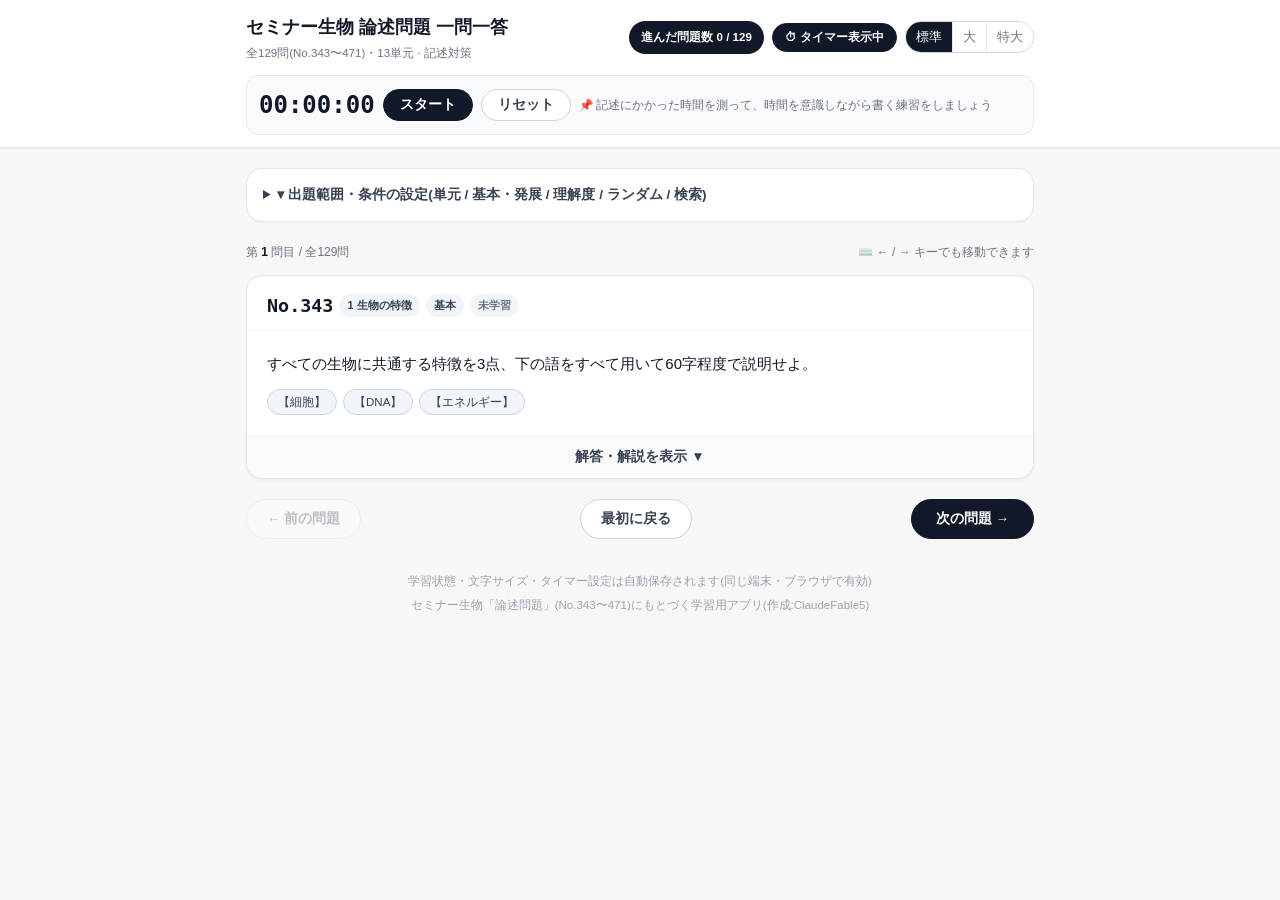
==== commit f13bb235: "Update index.html" ====
--- a/index.html
+++ b/index.html
@@ -137,7 +137,7 @@
   </div>
   <footer>
     <p>学習状態・文字サイズ・タイマー設定は自動保存されます(同じ端末・ブラウザで有効)</p>
-    <p style="margin-top:4px">セミナー生物「論述問題」(No.343〜471)にもとづく学習用アプリ</p>
+    <p style="margin-top:4px">セミナー生物「論述問題」(No.343〜471)にもとづく学習用アプリ(作成:ClaudeFable5)</p> 
   </footer>
 </main>
 <script>
@@ -411,7 +411,7 @@
     '</div>' +
     '<button class="ansbtn' + (showAnswer ? " open" : "") + '" id="ansbtn">' + (showAnswer ? "解答・解説を閉じる ▲" : "解答・解説を表示 ▼") + '</button>' +
     '<div class="answer' + (showAnswer ? " show" : "") + '" id="ansbox">' +
-      '<div class="anslabel">✍️ 模範解答</div><div class="ansbox">' + esc(q.a) + '</div>' +
+      '<div class="anslabel">✍️ 解答</div><div class="ansbox">' + esc(q.a) + '</div>' +
       '<div class="anslabel">✅ Check point</div><div class="ansbox">' + esc(q.c) + '</div>' +
       '<div class="anslabel">💡 解法のポイント</div><div class="ansbox">' + esc(q.e) + '</div>' +
       '<div class="ugrow"><span class="ulabel">理解度チェック:</span>' +
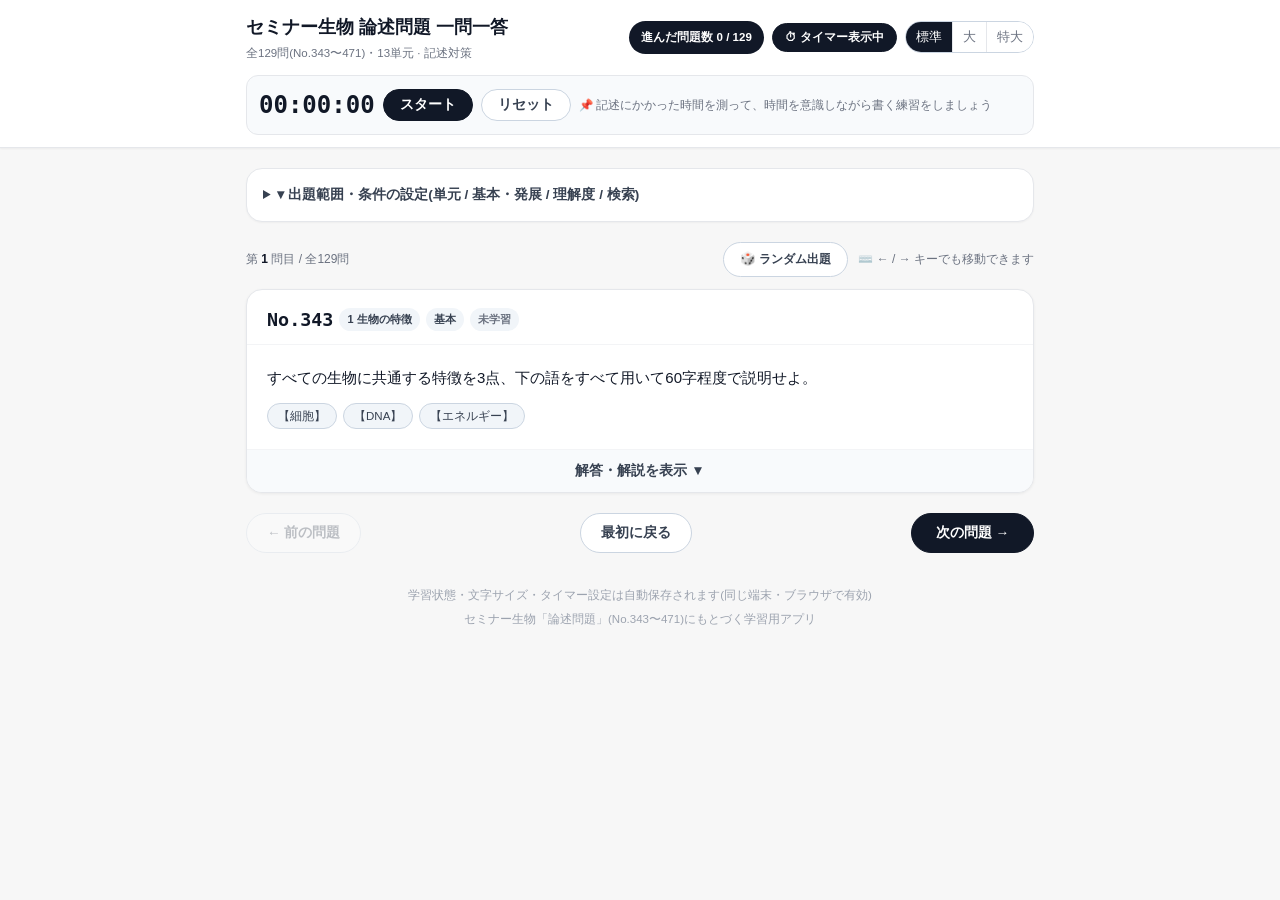
==== commit b25575b6: "Update index.html" ====
--- a/index.html
+++ b/index.html
@@ -48,6 +48,10 @@
   .clearbtn { font-size: .72rem; color: #9ca3af; text-decoration: underline; background: none; border: none; cursor: pointer; }
   .pos { display: flex; justify-content: space-between; align-items: center; font-size: .75rem; color: #6b7280; margin-bottom: 12px; }
   .pos b { color: #111827; }
+  .posr { display: flex; align-items: center; gap: 10px; }
+  .randbtn { border-radius: 999px; font-size: .78rem; font-weight: 700; padding: 8px 16px; border: 1px solid #cbd5e1; background: #fff; color: #374151; cursor: pointer; }
+  .randbtn:hover { background: #f1f5f9; }
+  .randbtn.on { background: #111827; color: #fff; border-color: #111827; }
   .qcard { background: #fff; border: 1px solid #e5e7eb; border-radius: 16px; box-shadow: 0 1px 3px rgba(0,0,0,.06); overflow: hidden; }
   .qhead { display: flex; flex-wrap: wrap; align-items: center; gap: 6px; padding: 14px 20px 8px; border-bottom: 1px solid #f3f4f6; }
   .qno { font-family: ui-monospace, Menlo, monospace; font-weight: 700; font-size: 1.15rem; }
@@ -111,7 +115,7 @@
 </header>
 <main>
   <details class="filters" id="filters">
-    <summary>▾ 出題範囲・条件の設定(単元 / 基本・発展 / 理解度 / ランダム / 検索)</summary>
+    <summary>▾ 出題範囲・条件の設定(単元 / 基本・発展 / 理解度 / 検索)</summary>
     <div class="fchips" id="chapchips"></div>
     <div class="frow2">
       <div class="seg" id="lvseg">
@@ -123,12 +127,11 @@
         <button data-v="2">うろ覚え<span id="c2"></span></button>
         <button data-v="3">要復習<span id="c3"></span></button>
       </div>
-      <button id="rand" class="chip">🎲 ランダム出題</button>
       <input id="search" placeholder="🔍 キーワード検索(例:光合成)" />
       <button id="fclear" class="clearbtn">条件クリア</button>
     </div>
   </details>
-  <div class="pos"><span>第 <b id="posn">1</b> 問目 / 全<span id="deckn"></span>問<span id="randtag"></span></span><span>⌨️ ← / → キーでも移動できます</span></div>
+  <div class="pos"><span>第 <b id="posn">1</b> 問目 / 全<span id="deckn"></span>問<span id="randtag"></span></span><span class="posr"><button id="rand" class="randbtn">🎲 ランダム出題</button><span class="kbhint">⌨️ ← / → キーでも移動できます</span></span></div>
   <article class="qcard" id="qcard"></article>
   <div class="nav">
     <button id="prev" class="nbtn">← 前の問題</button>
@@ -137,7 +140,7 @@
   </div>
   <footer>
     <p>学習状態・文字サイズ・タイマー設定は自動保存されます(同じ端末・ブラウザで有効)</p>
-    <p style="margin-top:4px">セミナー生物「論述問題」(No.343〜471)にもとづく学習用アプリ(作成:ClaudeFable5)</p> 
+    <p style="margin-top:4px">セミナー生物「論述問題」(No.343〜471)にもとづく学習用アプリ</p>
   </footer>
 </main>
 <script>
@@ -292,6 +295,7 @@
 
 var chap = -1, level = -1, statusFilter = -1, search = "";
 var randomMode = false, seed = 0, idx = 0, showAnswer = false;
+var deck = [];
 var watchMs = 0, watchRunning = false, tick = null;
 
 var $ = function(id) { return document.getElementById(id); };
@@ -372,16 +376,16 @@
 
 function onFilterChange() {
   idx = 0; showAnswer = false;
+  deck = buildDeck();
   renderChips();
   renderSeg("lvseg", level, function(v) { level = v; });
   renderSeg("stseg", statusFilter, function(v) { statusFilter = v; });
-  $("rand").className = "chip" + (randomMode ? " on" : "");
+  $("rand").className = "randbtn" + (randomMode ? " on" : "");
   render();
 }
 
 function render() {
   renderHeader();
-  var deck = buildDeck();
   $("deckn").textContent = deck.length;
   $("randtag").textContent = randomMode && deck.length ? "(ランダム)" : "";
   var i = Math.min(idx, Math.max(deck.length - 1, 0));
@@ -411,7 +415,7 @@
     '</div>' +
     '<button class="ansbtn' + (showAnswer ? " open" : "") + '" id="ansbtn">' + (showAnswer ? "解答・解説を閉じる ▲" : "解答・解説を表示 ▼") + '</button>' +
     '<div class="answer' + (showAnswer ? " show" : "") + '" id="ansbox">' +
-      '<div class="anslabel">✍️ 解答</div><div class="ansbox">' + esc(q.a) + '</div>' +
+      '<div class="anslabel">✍️ 模範解答</div><div class="ansbox">' + esc(q.a) + '</div>' +
       '<div class="anslabel">✅ Check point</div><div class="ansbox">' + esc(q.c) + '</div>' +
       '<div class="anslabel">💡 解法のポイント</div><div class="ansbox">' + esc(q.e) + '</div>' +
       '<div class="ugrow"><span class="ulabel">理解度チェック:</span>' +
@@ -433,7 +437,7 @@
 }
 
 function goPrev() { if (idx > 0) { idx--; showAnswer = false; render(); } }
-function goNext() { var deck = buildDeck(); if (idx < deck.length - 1) { idx++; showAnswer = false; render(); } }
+function goNext() { if (idx < deck.length - 1) { idx++; showAnswer = false; render(); } }
 
 // ===================== イベント =====================
 $("prev").onclick = goPrev;
@@ -442,8 +446,18 @@
 $("wt").onclick = function() { showWatch = !showWatch; store.set("sb-essay-watch", showWatch); setWatchUI(); };
 $("tstart").onclick = startStop;
 $("treset").onclick = function() { watchRunning = false; clearInterval(tick); watchMs = 0; renderWatch(); $("tstart").textContent = "スタート"; $("tstart").className = "tbtn"; };
-$("rand").onclick = function() { randomMode = !randomMode; seed++; idx = 0; showAnswer = false; onFilterChange(); };
-$("search").addEventListener("input", function(e) { search = e.target.value; idx = 0; showAnswer = false; render(); });
+$("rand").onclick = function() {
+  randomMode = !randomMode;
+  var curId = deck.length ? deck[Math.min(idx, deck.length - 1)].id : null;
+  deck = buildDeck();
+  idx = 0;
+  if (curId !== null) {
+    for (var j = 0; j < deck.length; j++) { if (deck[j].id === curId) { idx = j; break; } }
+  }
+  $("rand").className = "randbtn" + (randomMode ? " on" : "");
+  render();
+};
+$("search").addEventListener("input", function(e) { search = e.target.value; idx = 0; showAnswer = false; deck = buildDeck(); render(); });
 $("fclear").onclick = function() {
   chap = -1; level = -1; statusFilter = -1; search = ""; randomMode = false;
   $("search").value = "";
@@ -474,6 +488,7 @@
 applyFont();
 setWatchUI();
 renderWatch();
+deck = buildDeck();
 renderChips();
 render();
 </script>
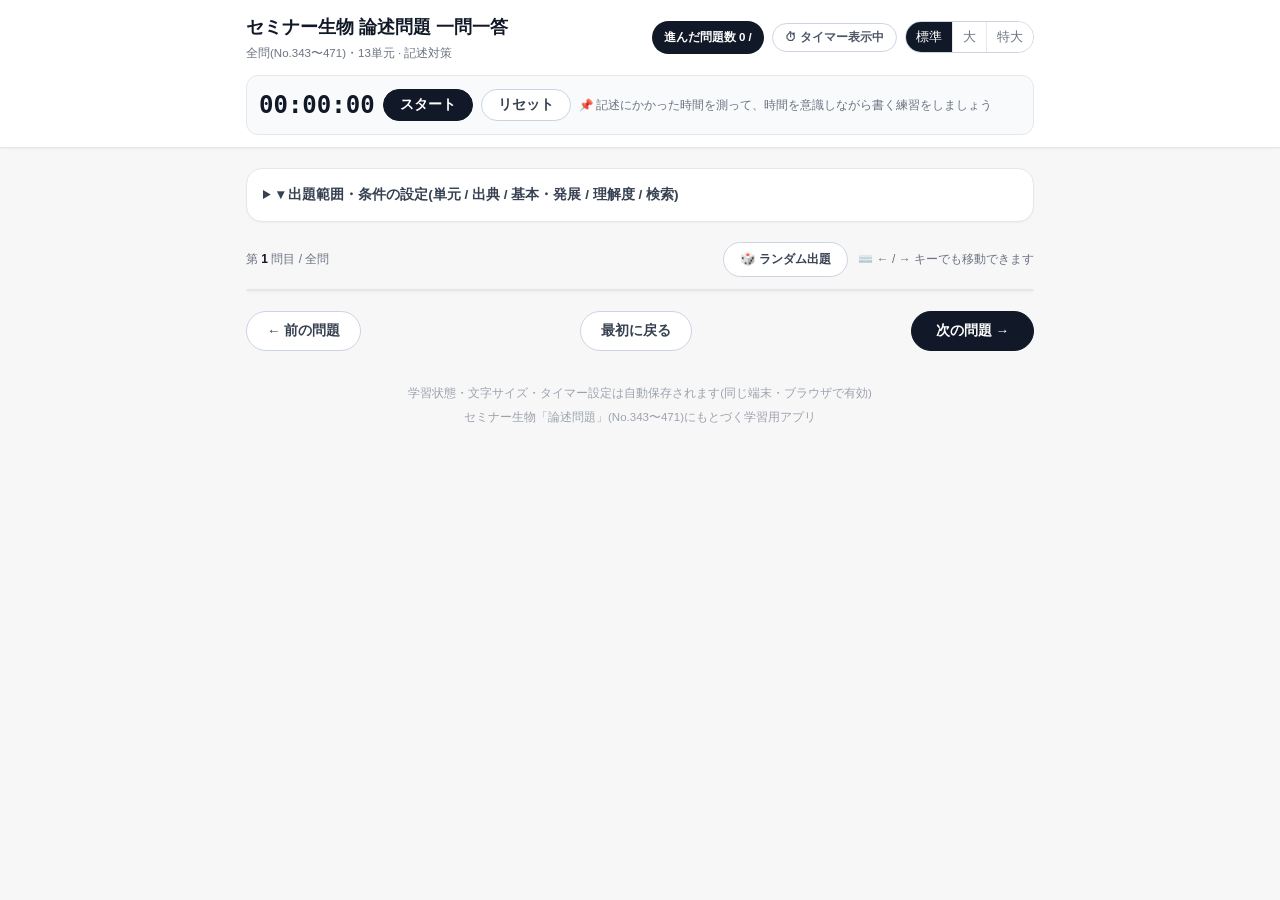
==== commit d19988d7: "Update index.html" ====
--- a/index.html
+++ b/index.html
@@ -4,90 +4,7 @@
 <meta charset="UTF-8" />
 <meta name="viewport" content="width=device-width, initial-scale=1.0" />
 <title>セミナー生物 論述問題 一問一答</title>
-<style>
-  * { box-sizing: border-box; margin: 0; padding: 0; }
-  :root { font-family: "Helvetica Neue", Arial, "Hiragino Kaku Gothic ProN", "Noto Sans JP", sans-serif; color: #111827; background: #f7f7f7; }
-  body { background: #f7f7f7; color: #111827; line-height: 1.75; font-size: 15px; }
-  body.fs-1 { font-size: 17px; }
-  body.fs-2 { font-size: 20px; }
-  header { position: sticky; top: 0; z-index: 20; background: rgba(255,255,255,.95); backdrop-filter: blur(4px); border-bottom: 1px solid #e5e7eb; box-shadow: 0 1px 2px rgba(0,0,0,.05); }
-  .hwrap { max-width: 820px; margin: 0 auto; padding: 12px 16px; }
-  .hrow { display: flex; flex-wrap: wrap; gap: 8px; justify-content: space-between; align-items: center; }
-  h1 { font-size: 1.1rem; }
-  .sub { font-size: .72rem; color: #6b7280; }
-  .hbtns { display: flex; align-items: center; gap: 8px; flex-wrap: wrap; }
-  .pill { border-radius: 999px; font-size: .72rem; font-weight: 700; padding: 6px 12px; border: 1px solid #cbd5e1; background: #fff; color: #4b5563; cursor: pointer; transition: background .15s; }
-  .pill:hover { background: #f1f5f9; }
-  .pill.on { background: #111827; color: #fff; border-color: #111827; }
-  .counter { background: #111827; color: #fff; font-size: .72rem; font-weight: 700; padding: 6px 12px; border-radius: 999px; }
-  .sizes { display: flex; border: 1px solid #cbd5e1; border-radius: 999px; overflow: hidden; font-size: .72rem; font-weight: 700; }
-  .sizes button { border: none; background: #fff; color: #6b7280; padding: 6px 10px; cursor: pointer; }
-  .sizes button + button { border-left: 1px solid #e5e7eb; }
-  .sizes button.on { background: #111827; color: #fff; }
-  #timerbox { margin-top: 12px; display: flex; flex-wrap: wrap; align-items: center; gap: 8px; background: #f8fafc; border: 1px solid #e5e7eb; border-radius: 12px; padding: 8px 12px; }
-  #timerbox .time { font-family: ui-monospace, Menlo, monospace; font-size: 1.5rem; font-weight: 700; font-variant-numeric: tabular-nums; }
-  .tbtn { border-radius: 999px; font-size: .85rem; font-weight: 700; padding: 6px 16px; border: 1px solid #111827; background: #111827; color: #fff; cursor: pointer; }
-  .tbtn.stop { background: #64748b; border-color: #64748b; }
-  .tbtn.ghost { background: #fff; color: #374151; border-color: #cbd5e1; }
-  .thint { font-size: .72rem; color: #6b7280; }
-  main { max-width: 820px; margin: 0 auto; padding: 20px 16px; }
-  details.filters { background: #fff; border: 1px solid #e5e7eb; border-radius: 16px; padding: 14px 16px; margin-bottom: 20px; box-shadow: 0 1px 2px rgba(0,0,0,.04); }
-  details.filters summary { cursor: pointer; font-size: .85rem; font-weight: 700; color: #374151; user-select: none; }
-  .fchips { display: flex; flex-wrap: wrap; gap: 6px; margin-top: 12px; }
-  .chip { border-radius: 999px; font-size: .72rem; font-weight: 700; padding: 6px 12px; border: 1px solid #cbd5e1; background: #fff; color: #4b5563; cursor: pointer; }
-  .chip:hover { background: #f1f5f9; }
-  .chip.on { background: #111827; color: #fff; border-color: #111827; }
-  .chip .cnt { opacity: .6; }
-  .seg { display: flex; border: 1px solid #cbd5e1; border-radius: 8px; overflow: hidden; font-size: .72rem; font-weight: 700; }
-  .seg button { border: none; background: #fff; color: #4b5563; padding: 6px 12px; cursor: pointer; }
-  .seg button + button { border-left: 1px solid #e5e7eb; }
-  .seg button.on { background: #111827; color: #fff; }
-  .frow2 { display: flex; flex-wrap: wrap; align-items: center; gap: 8px; margin-top: 12px; }
-  #search { flex: 1; min-width: 160px; border: 1px solid #cbd5e1; border-radius: 8px; padding: 6px 12px; font-size: .78rem; font-family: inherit; }
-  #search:focus { outline: 2px solid #9ca3af; border-color: transparent; }
-  .clearbtn { font-size: .72rem; color: #9ca3af; text-decoration: underline; background: none; border: none; cursor: pointer; }
-  .pos { display: flex; justify-content: space-between; align-items: center; font-size: .75rem; color: #6b7280; margin-bottom: 12px; }
-  .pos b { color: #111827; }
-  .posr { display: flex; align-items: center; gap: 10px; }
-  .randbtn { border-radius: 999px; font-size: .78rem; font-weight: 700; padding: 8px 16px; border: 1px solid #cbd5e1; background: #fff; color: #374151; cursor: pointer; }
-  .randbtn:hover { background: #f1f5f9; }
-  .randbtn.on { background: #111827; color: #fff; border-color: #111827; }
-  .qcard { background: #fff; border: 1px solid #e5e7eb; border-radius: 16px; box-shadow: 0 1px 3px rgba(0,0,0,.06); overflow: hidden; }
-  .qhead { display: flex; flex-wrap: wrap; align-items: center; gap: 6px; padding: 14px 20px 8px; border-bottom: 1px solid #f3f4f6; }
-  .qno { font-family: ui-monospace, Menlo, monospace; font-weight: 700; font-size: 1.15rem; }
-  .tag { font-size: .68rem; font-weight: 700; padding: 2px 8px; border-radius: 999px; background: #f1f5f9; color: #374151; }
-  .tag.lv1 { background: #111827; color: #fff; }
-  .st0 { background: #f1f5f9; color: #6b7280; }
-  .st1 { background: #111827; color: #fff; }
-  .st2 { background: #cbd5e1; color: #1f2937; }
-  .st3 { background: #fff; color: #111827; box-shadow: inset 0 0 0 1px #111827; }
-  .qbody { padding: 20px; }
-  .qtext { white-space: pre-wrap; }
-  .kws { display: flex; flex-wrap: wrap; gap: 6px; margin-top: 12px; }
-  .kw { font-size: .72rem; padding: 2px 10px; border-radius: 999px; background: #f1f5f9; border: 1px solid #cbd5e1; color: #374151; }
-  .ansbtn { width: 100%; border: none; border-top: 1px solid #f3f4f6; background: #f8fafc; color: #374151; font-size: .85rem; font-weight: 700; padding: 12px; cursor: pointer; }
-  .ansbtn:hover { background: #f1f5f9; }
-  .ansbtn.open { background: #111827; color: #fff; border-top-color: #111827; }
-  .answer { display: none; padding: 16px 20px; background: #fbfbfb; border-top: 1px solid #f3f4f6; }
-  .answer.show { display: block; }
-  .ansbox { background: #fff; border: 1px solid #e5e7eb; border-radius: 12px; padding: 12px; margin-bottom: 12px; white-space: pre-wrap; }
-  .anslabel { font-size: .72rem; font-weight: 700; color: #6b7280; margin-bottom: 4px; }
-  .ugrow { display: flex; flex-wrap: wrap; align-items: center; gap: 8px; margin-top: 4px; }
-  .ugrow .ulabel { font-size: .72rem; font-weight: 700; color: #6b7280; }
-  .ug { font-size: .72rem; font-weight: 700; padding: 6px 12px; border-radius: 999px; border: 1px solid #cbd5e1; background: #fff; color: #6b7280; cursor: pointer; }
-  .ug:hover { background: #f1f5f9; }
-  .ug.on1 { background: #111827; color: #fff; border-color: #111827; }
-  .ug.on2 { background: #cbd5e1; color: #1f2937; border-color: #cbd5e1; }
-  .ug.on3 { background: #fff; color: #111827; border-color: #111827; box-shadow: 0 0 0 1px #111827; }
-  .nav { display: flex; justify-content: space-between; align-items: center; gap: 10px; margin-top: 20px; }
-  .nbtn { border-radius: 999px; font-size: .85rem; font-weight: 700; padding: 10px 20px; cursor: pointer; border: 1px solid #cbd5e1; background: #fff; color: #374151; }
-  .nbtn:hover { background: #f1f5f9; }
-  .nbtn:disabled { opacity: .3; cursor: not-allowed; }
-  .nbtn.next { background: #111827; color: #fff; border-color: #111827; padding: 10px 24px; }
-  .nbtn.next:hover:not(:disabled) { background: #1f2937; }
-  .empty { text-align: center; color: #9ca3af; padding: 48px 0; }
-  footer { text-align: center; font-size: .72rem; color: #9ca3af; margin: 32px 0 16px; }
-</style>
+<link rel="stylesheet" href="style.css">
 </head>
 <body>
 <header>
@@ -115,8 +32,10 @@
 </header>
 <main>
   <details class="filters" id="filters">
-    <summary>▾ 出題範囲・条件の設定(単元 / 基本・発展 / 理解度 / 検索)</summary>
+    <summary>▾ 出題範囲・条件の設定(単元 / 出典 / 基本・発展 / 理解度 / 検索)</summary>
     <div class="fchips" id="chapchips"></div>
+    <div class="flabel">出典</div>
+    <div class="fchips" id="srcchips"></div>
     <div class="frow2">
       <div class="seg" id="lvseg">
         <button data-v="-1" class="on">すべて</button><button data-v="0">基本問題</button><button data-v="1">発展問題</button>
@@ -143,354 +62,6 @@
     <p style="margin-top:4px">セミナー生物「論述問題」(No.343〜471)にもとづく学習用アプリ</p>
   </footer>
 </main>
-<script>
-
-// ===================== 問題データ(全129問:No.343〜471) =====================
-const CHAPTERS = [
-  "1 生物の特徴","2 遺伝子とその働き","3 ヒトのからだの調節","4 植生と遷移","5 生態系とその保全",
-  "6 進化と系統","7 細胞と分子","8 代謝","9 遺伝子発現とバイオテクノロジー","10 遺伝子の発現調節と発生",
-  "11 動物の反応と行動","12 植物の成長と環境応答","13 生態と環境"
-];
-
-const QUESTIONS = [
-{id:343,ch:0,lv:0,q:"すべての生物に共通する特徴を3点、下の語をすべて用いて60字程度で説明せよ。",k:["細胞","DNA","エネルギー"],s:"",a:"からだが細胞からなる。遺伝物質としてDNAをもち生殖を行う。栄養分を分解してエネルギーを取り出し活動する。(53字)",c:"細胞構造 自己増殖 代謝",e:"生物は膜で外界と隔てられた細胞からなるという構造上の特徴をもつ。細胞が分裂するときにDNAが複製・分配される。DNAは子孫に伝えられる。また、代謝を行い、代謝にはエネルギーの出入りが伴う。"},
-{id:344,ch:0,lv:0,q:"原核細胞の特徴を、下の語をすべて用いて50字以内で説明せよ。",k:["核","染色体","細胞小器官"],s:"",a:"原核細胞は核をもたず、染色体は細胞質基質に存在する。また、細胞小器官をもっていない。(42字)",c:"原核細胞は核膜や細胞小器官をもたない",e:"原核細胞は、核をもたず、遺伝物質(DNA)を含む染色体は細胞質基質に存在する(核様体という)。また、細胞質基質にはミトコンドリアや色素体(葉緑体など)、ゴルジ体などの膜構造をもつ細胞小器官は存在しない。細菌などは、からだが原核細胞からなる原核生物である。一方、真核細胞は、核をもち、核内には遺伝物質(DNA)を含む染色体が存在する。また、細胞質基質中にはさまざまな細胞小器官が存在する。"},
-{id:345,ch:0,lv:0,q:"動物細胞と植物細胞の細胞構造の相違点を、次の語をすべて用いて50字以内で述べよ。",k:["葉緑体","細胞壁","液胞"],s:"",a:"植物細胞は葉緑体や細胞壁をもつが動物細胞はもたない。動物細胞は、植物細胞ほど液胞が発達しない。(47字)",c:"動物細胞は葉緑体や細胞壁、発達した液胞をもたない",e:"多くの植物細胞は光合成を行う葉緑体と、植物体を支える細胞壁をもつ。動物細胞は光合成を行わず、細胞壁をもたない。また、液胞は動物細胞にも存在するがあまり発達せず、光学顕微鏡ではふつう観察されない。"},
-{id:346,ch:0,lv:0,q:"代謝とは何か。下の語をすべて用いて100字程度で説明せよ。",k:["同化","異化","エネルギー"],s:"",a:"代謝とは、生物体内で行われる化学反応を指す。単純な物質から複雑な物質を合成し、エネルギーの吸収を伴う過程の同化と、複雑な物質を単純な物質に分解し、エネルギーの放出を伴う過程の異化に大別される。(96字)",c:"同化はエネルギーの吸収、異化はエネルギーの放出を伴う",e:"生物は外部からエネルギーを取り入れて生活している。生命活動には物質の合成・分解が常に伴い、これら化学反応全体を代謝という。このうち、単純な物質から複雑な物質を合成し、エネルギーの吸収を伴う過程を同化、複雑な物質を単純な物質に分解し、エネルギーの放出を伴う過程を異化という。光合成は同化、呼吸は異化の代表的な反応である。"},
-{id:347,ch:0,lv:0,q:"ATPとはどのような物質か、その構造と機能を、下の語をすべて用いて100字以内で説明せよ。",k:["アデニン","リボース","リン酸","高エネルギーリン酸結合"],s:"",a:"アデニンとリボースが結合したアデノシンに、リン酸が3分子結合した化合物で、リン酸どうしの結合である高エネルギーリン酸結合が切れるときにエネルギーが放出され、代謝におけるエネルギーの出入りを仲介する。(99字)",c:"アデノシン三リン酸、エネルギーの出入りを仲介",e:"ATPは、塩基の一種であるアデニンと糖の一種であるリボースが結合したアデノシンに、3分子のリン酸が結合した化合物である。ATP内のリン酸どうしの結合は高エネルギーリン酸結合と呼ばれ、切れるときにエネルギーが放出される。ATPの末端のリン酸が切り離されると、ADP(アデノシン二リン酸)とリン酸が生じる。ADPとリン酸からATPが合成されるときには、エネルギーが吸収される。ATPはすべての生物の体内に存在し、代謝におけるエネルギーの仲立ちをしていることから、生体内でのエネルギー通貨とも呼ばれる。"},
-{id:348,ch:0,lv:0,q:"酵素の特徴を、下の語をすべて用いて50字以内で説明せよ。",k:["基質特異性","くり返し作用"],s:"",a:"酵素は触媒としてくり返し作用し、代謝を円滑に進める。また、特定の物質にのみ作用する基質特異性をもつ。(50字)",c:"触媒 特定の物質にのみ反応",e:"触媒は、自身は変化せず化学反応を促進する物質である。酵素は生物がつくる触媒であり、自身は変化しないためくり返し作用する。酵素が作用する物質を基質といい、反応の結果生じる物質を生成物という。酵素の本体はタンパク質であり、その立体構造から特定の基質にのみ作用する基質特異性をもつ。"},
-{id:349,ch:0,lv:1,q:"ウイルスは「遺伝情報をもつ」という生物に共通する特徴をもっているが、通常、生物とはみなされていない。その理由を60字以内で述べよ。",k:[],s:"岡山大改題",a:"細胞構造をもたず、自ら増殖することもできない。さらに、代謝を行わないなど、生物の特徴の一部しかもたない存在だから。(57字)",c:"生物に共通の特徴:細胞・生殖・代謝",e:"ウイルスは、遺伝物質(DNAまたはRNA)とタンパク質でできた微小粒子で細胞構造をもたない。さらに、代謝を行わないことや、自己増殖はできず、侵入した細胞内の物質やしくみを利用しなければ増殖できないことなど、生物としての特徴をすべて備えていないことから、無生物とされている。"},
-{id:350,ch:0,lv:1,q:"核の構造と働きについて60字以内で説明せよ。",k:[],s:"",a:"核の最外層は核膜となっており、内部に染色体が存在する。核は、細胞の形態や機能を決める重要な働きをもつ。(51字)",c:"核膜 染色体",e:"真核細胞には、ふつう1個の核が含まれる。核の最外層は、二重膜でできた核膜となっており、核膜には核膜孔という細胞質基質との間で物質の輸送を行う小孔が存在する。内部には遺伝情報を保持するDNAを含む染色体、RNAを含む核小体が存在する。細胞の形態や機能は主に核が保持する遺伝情報によって決定される。"},
-{id:351,ch:0,lv:1,q:"生物は、一見すると多様であるが、共通した特徴がみられる。この理由を、多様な脊椎動物における共通の特徴を例にして120字以内で述べよ。",k:[],s:"",a:"脊椎動物は、魚類・両生類・ハ虫類・鳥類・哺乳類と多様なグループに分かれているが、すべて脊椎をもつという共通の性質がある。この共通性は、脊椎動物の共通祖先が無脊椎動物と分岐した際にもっていた性質を受け継いでいるためであると考えられる。(116字)",c:"共通性は共通の祖先に由来",e:"脊椎動物には、魚類、両生類、ハ虫類、哺乳類などのグループがあるが、これらはすべて脊椎をもつという共通性がある。これは、それぞれのグループが個別に獲得したものではなく、脊椎動物が無脊椎動物から分岐した時点で存在していた共通の祖先がもっていた特徴を受け継いだためであると考えられる。一方、四肢や、生涯を通じての肺呼吸、胎生というふえ方などの特徴は、もっているグループもあれば、もっていないグループもある。これらの特徴は進化の過程を通じて、生活する環境に適応してきた結果であると考えられる。"},
-{id:352,ch:0,lv:1,q:"代謝におけるエネルギーの出入りとATPの関係について、以下の語句をすべて用いて170字以内で説明せよ。",k:["光合成","呼吸","タンパク質の合成","筋収縮"],s:"",a:"光合成では、光エネルギーがATPの化学エネルギーに変換され、ATPの分解により放出されるエネルギーを用いて有機物が合成される。一方、呼吸では、有機物の分解によって放出されたエネルギーを用いてATPが合成される。呼吸で合成されたATPは、タンパク質の合成などの化学反応や、筋収縮のエネルギーなど、さまざまな生命活動にエネルギーを供給する。(168字)",c:"ATPは代謝におけるエネルギーの出入りを仲介",e:"ATPは、生体におけるエネルギー通貨とも呼ばれ、代謝におけるエネルギーの出入りを仲介している。光合成では、まず、葉緑体が光エネルギーを吸収してATPがつくられる。このATPのエネルギーを用いて、二酸化炭素を材料にして有機物が合成される。合成された有機物には、光エネルギーに由来するエネルギーが化学エネルギーに変換されて貯蔵されていることになる。呼吸は、酸素を用いて有機物を分解することで、有機物に蓄えられていた化学エネルギーをATPの化学エネルギーに変換する過程である。呼吸によって産生されたATPを利用して、生体物質の合成や、筋収縮(運動エネルギーへの変換)などのさまざまな生命活動が営まれる。"},
-{id:353,ch:0,lv:1,q:"光学顕微鏡において、レンズを取り付ける順序とピントの合わせ方における注意点について、それぞれ70字以内で説明せよ。",k:[],s:"",a:"〔レンズを取り付ける順序〕鏡筒内にゴミやほこりが入って対物レンズが汚れないようにするため、先に接眼レンズを取り付け、その後、対物レンズを取り付ける。(61字)\n〔ピントの合わせ方〕対物レンズとプレパラートの接触を避けるため、まず、対物レンズとプレパラートを近づけておき、この2つを離すように動かしてピントを合わせる。(68字)",c:"取り付けは接眼レンズから。ピント合わせは対物レンズとプレパラートを離しながら",e:"顕微鏡のレンズが傷ついたり、汚れたりすると正確な観察ができなくなる。顕微鏡の鏡筒は空洞であるため、接眼レンズを先に取り付け、上から落ちてくるゴミで対物レンズを汚さないようにする。レンズの取り外しは、対物レンズから行う。ピントを調節する場合は、プレパラートと対物レンズの接触によって、対物レンズに傷や汚れがつかないように注意する。まず、横から見ながら対物レンズとプレパラートを近づけた後、接眼レンズをのぞいて、調節ねじを回してステージを下げ、対物レンズからプレパラートを遠ざけながら行う。"},
-{id:354,ch:1,lv:0,q:"光学顕微鏡下において、間期の細胞と分裂期の細胞とはどのように区別できるか。次の語をすべて用いて70字以内で説明せよ。",k:["間期","分裂期","糸状","棒状"],s:"19. 宮城大",a:"間期の細胞では染色体が糸状にほどけて核内に広がっているが、分裂期の細胞では染色体が凝縮して棒状となっていることで区別できる。(62字)",c:"染色体は分裂期に凝縮する",e:"間期にはDNAの複製や分裂の準備が行われ、分裂期には複製したDNAを含む染色体を2つの娘細胞に等しく分配する。間期には、染色体は糸状になって核内に分散しているが、分裂期には凝縮して棒状となる。"},
-{id:355,ch:1,lv:0,q:"タマネギの根端のような体細胞分裂を盛んに行っている組織を観察すると、一般的に、分裂している細胞と分裂していない細胞が混在している。これらの細胞の数の比から、どのようなことがわかるか、次の語をすべて用いて50字以内で答えよ。",k:["比率","細胞周期"],s:"鹿児島大",a:"細胞の数の比率は細胞周期での各時期の長さの比率と一致することから、間期と分裂期の長さの比率がわかる。(50字)",c:"間期と分裂期の長さの比率",e:"分裂を盛んに行っている細胞集団において、観察される各時期の細胞数の比は、細胞周期に占める各時期の時間の比と等しくなる。すなわち、観察される細胞数が多いと、その時期に要する時間は長いと考えられる。たとえば、観察された細胞のなかで間期の細胞が最も多かったとき、その細胞周期に占める間期の時間が最も長いと判断できる。"},
-{id:356,ch:1,lv:0,q:"遺伝情報がタンパク質へ翻訳されるまでの一連の過程を、次の語をすべて用いて80字以内で説明せよ。",k:["RNA","転写","アミノ酸"],s:"",a:"まず、DNAの遺伝情報が転写され、RNAが合成される。次に、RNAの塩基3つの配列が1つのアミノ酸を指定し、これが次々につなげられてタンパク質がつくられる。(78字)",c:"DNA→RNA→タンパク質。塩基3つの配列が1つのアミノ酸を指定",e:"タンパク質合成の過程:遺伝情報の転写ではDNAの遺伝情報が転写され、RNAが合成される。遺伝情報の伝達ではmRNAは核膜孔を通り、核外に出る。遺伝情報の翻訳ではmRNAの塩基3つの配列(コドン)にしたがってアミノ酸どうしが並んで結合し、タンパク質が合成される。"},
-{id:357,ch:1,lv:0,q:"翻訳の過程において、終止コドンの一つ前のコドンに対応するアミノ酸まででポリペプチド鎖の伸長が止まるのはなぜか。次の語をすべて用いて50字以内で説明せよ。",k:["tRNA","アミノ酸","終止コドン"],s:"18. 秋田大",a:"終止コドンに対応するアンチコドンをもつtRNAが存在せず、対応するアミノ酸がないため。(43字)",c:"終止コドン tRNA アンチコドン",e:"mRNAのコドンには64種類があり、そのうち3つ(UAA・UAG・UGA)はアミノ酸を指定せず、翻訳の終了を示す終止コドンである。この3つのコドンがアミノ酸を指定しないのは、これらのコドンに対応したアンチコドンをもつtRNAが存在しないためである。その他のコドンには、それぞれ対応するアンチコドンをもつtRNAが存在し、翻訳の際には特定のアミノ酸と結合してmRNAへ運び、mRNAのコドンにもとづいてアミノ酸が並べられ、特定のアミノ酸配列をもつタンパク質が合成される。"},
-{id:358,ch:1,lv:0,q:"ヒトの体細胞に含まれる遺伝情報は基本的にすべて同一である。その理由を、次の語をすべて用いて90字以内で説明せよ。",k:["受精卵","体細胞分裂","娘細胞"],s:"",a:"体細胞分裂では、1個の母細胞から同じ遺伝情報をもつ2個の娘細胞がつくられる。ヒトの体細胞は、1個の受精卵が体細胞分裂をくり返して生じるため、基本的にすべて同じ遺伝情報をもつ。(87字)",c:"体細胞分裂におけるDNAの複製と分配",e:"多細胞生物の体細胞は、1個の受精卵が体細胞分裂をくり返して生じたものである。したがって、体細胞がもつ遺伝情報は、すべて基本的に同一のものとなる。からだを構成する細胞にはさまざまな働きをもつものが存在するが、それらはすべて同一の遺伝情報をもち、発現する遺伝子がそれぞれ異なることで機能や形態を変化させている。一方、すべての細胞の生存に不可欠な遺伝子は、どの細胞でも常に発現している。このような遺伝子は、ハウスキーピング遺伝子と呼ばれる。"},
-{id:359,ch:1,lv:1,q:"ワトソンとクリックは、1953年にDNAの構造モデルに関する論文を発表した。この論文のなかで彼らは、「特定の塩基で対が形成されるという構造は、遺伝物質の複製機構について暗示するものである」と述べている。DNAの構造と遺伝物質の複製機構がどのように関係するかを、次の語をすべて用いて130字以内で説明せよ。",k:["相補的","ヌクレオチド鎖","塩基配列","鋳型鎖"],s:"18. 北九州市立大改題",a:"DNAの構造は、2本のヌクレオチド鎖の塩基どうしが相補的に結合した二重らせん構造である。DNAの複製では、この相補的な結合が解け、それぞれのヌクレオチド鎖が鋳型鎖となり、相補的な塩基配列のヌクレオチド鎖が新たに合成され、同一の2本鎖DNAが2本できる。(126字)",c:"塩基の相補性 半保存的複製",e:"ワトソンとクリックの発表したDNAの二重らせん構造のモデルは、2本のヌクレオチド鎖が互いに相補的な塩基どうしで結合し、全体がねじれたらせん状の構造をとるというものであった。これはDNAの構造を明らかにすると同時に、DNAが複製される際には、このような塩基の相補性にもとづいて新しいヌクレオチド鎖が合成されている可能性を示唆するものでもあった。"},
-{id:360,ch:1,lv:1,q:"DNAとRNAを比較すると、前者の方が細胞内で安定であり、後者の方が不安定である。遺伝情報の保持と形質の発現におけるそれぞれの機能を考えたとき、RNAが不安定であってもかまわない理由を、50字以内で答えよ。",k:[],s:"徳島大改題",a:"RNAは遺伝情報の保持には関与せず、形質発現の際に形成され、発現が終了すると分解されてしまうため。(49字)",c:"遺伝情報の保持 形質発現",e:"DNAは、二重らせん構造をしており、安定な構造をもつ物質である。これは遺伝情報を保持する役割をもつDNAにとって重要な性質である。一方、RNAは、DNAほど安定でなく分解されやすい性質をもつ。これは、遺伝情報の発現という一時的な処理に用いられているRNAにとって重要な性質であると考えられる。"},
-{id:361,ch:1,lv:1,q:"遺伝情報が翻訳される過程では、mRNAの3個の塩基が1個のアミノ酸を指定している。もし、mRNAの2個の塩基が1個のアミノ酸を指定していた場合、どのような不都合が生じるか。120字以内で説明せよ。",k:[],s:"19. 岩手大",a:"遺伝情報はmRNAの4種類の塩基で20種類のアミノ酸を指定している。mRNAの2個の塩基が1個のアミノ酸を指定していた場合、指定できるアミノ酸の種類は4×4=16通りとなり、20種類すべてのアミノ酸を指定することができない。(112字)",c:"コドンの種類数とアミノ酸の種類数",e:"タンパク質を構成するアミノ酸は20種類ある。mRNAが1塩基で1つのアミノ酸を指定すると4種類のアミノ酸が、2塩基でアミノ酸を指定すると4×4=16種類のアミノ酸が指定できるが、いずれの場合も20種類あるアミノ酸すべてを指定できない。したがって、mRNAのコドンは少なくとも3塩基である必要がある。"},
-{id:362,ch:2,lv:0,q:"自律神経系の働きについて、次の語をすべて用いて100字以内で述べよ。",k:["支配","意思","交感神経","作用"],s:"",a:"自律神経系は、間脳の視床下部などによって支配されており、意思とは無関係に働く。交感神経と副交感神経があり、同じ器官に分布していることが多く、きっ抗的に作用して器官の働きを調節する。(90字)",c:"間脳の視床下部 意思とは無関係 交感神経 副交感神経 きっ抗的",e:"自律神経系の働きについて問われているので、働きに関して簡潔に解答する。活動時や緊張した状態では交感神経の働きが優位になり、安静な状態では副交感神経の働きが優位になる。また、交感神経は脊髄から出て各器官に伸びており、副交感神経は中脳や延髄、脊髄の下端から出て各器官に伸びている。"},
-{id:363,ch:2,lv:0,q:"ホルモンとはどのようなものか、次の語をすべて用いて100字以内で説明せよ。",k:["内分泌腺","体液","標的器官","受容体"],s:"",a:"ホルモンは、内分泌腺から血液中に放出され、体液の循環によって全身に運ばれて微量で作用し、決まった反応を起こさせる。標的器官の細胞にしかそのホルモンの受容体が存在しないため、特定の細胞のみに作用する。(99字)",c:"体液による全身への運搬 標的器官 微量で作用",e:"ホルモンは、タンパク質または脂質の一種であるステロイドなどを主成分とする物質である。標的器官には、特定のホルモンを受容する標的細胞がある。ホルモンは、標的細胞の受容体に結合して作用を引き起こす。ホルモンは血流によって運ばれるため、ホルモンによる調節作用は反応が起こるまでに時間がかかり、自律神経系に比べゆっくりと持続的に働く。"},
-{id:364,ch:2,lv:0,q:"外気温が低い場合でも、体温を維持する機構がヒトには備わっている。特に、自律神経によって体温を上昇させる機構について、放散、発熱量の語を用い、自律神経の作用する具体的な器官や臓器をあげて、60字以内で述べよ。",k:["放散","発熱量"],s:"熊本県立大改題",a:"体表の血管を収縮させて熱の放散を減らし、心臓の拍動促進や副腎髄質からのアドレナリン分泌を促進して発熱量をふやす。(56字)",c:"熱の放散の減少 アドレナリン 発熱量の増加",e:"交感神経による調節のほか、脳下垂体前葉から甲状腺刺激ホルモンや副腎皮質刺激ホルモンが分泌され、甲状腺からはチロキシンが、副腎皮質からは糖質コルチコイドが分泌される。これらの働きで、肝臓や筋肉などで代謝が促進され、発熱量が増加する。"},
-{id:365,ch:2,lv:0,q:"「抗原」「抗体」「B細胞」「食作用」の語を用いて、体液性免疫とはどのようなしくみであるかを100字以内で説明せよ。",k:["抗原","抗体","B細胞","食作用"],s:"",a:"抗原が体内に侵入すると、B細胞が抗体産生細胞に分化して抗体を産生し、体液中に分泌する。抗体は、抗原と特異的に結合して、抗原の病原性を失わせたり、マクロファージなどの食作用を促進したりする。(94字)",c:"B細胞が抗体を体液中に分泌 抗原は抗体と特異的に結合",e:"抗原となる非自己物質が体内に侵入すると、樹状細胞やマクロファージに取り込まれる。樹状細胞から抗原の情報を受け取ったヘルパーT細胞は増殖してB細胞を活性化する。活性化されて増殖したB細胞は抗体産生細胞に分化して抗体を産生する。抗体は抗原と結合して抗原抗体複合体をつくり、抗原抗体複合体はマクロファージなどの食作用によって排除される。B細胞の一部は免疫記憶細胞として残るため、同じ抗原が2度目に侵入した際には、急速に多量の抗体がつくられる。"},
-{id:366,ch:2,lv:0,q:"病原体やその毒素に対する免疫を高めることを目的とする医療として、予防接種と血清療法が知られている。両者の違いについて、次の語をすべて用いて100字以内で述べよ。",k:["抗体","病原体","即効性","遅効性"],s:"",a:"予防接種は、無毒化・弱毒化した病原体などによって抗体をつくらせる方法で、遅効性だが継続的である。血清療法は、他の動物につくらせた抗体を含む血清を注射して治療を行う方法で、即効性があるが一時的である。(99字)",c:"予防接種は抗原を与えて抗体をつくらせ、血清療法は直接抗体を投与する",e:"ワクチンを抗原として用いて免疫記憶細胞をつくらせ、病原体への感染を予防する方法を予防接種といい、結核に対するもの(BCG)や、インフルエンザなどの多くの伝染病に対するものがつくられている。血清療法では、ウマなどの動物に抗原を接種して抗体をつくらせ、その血清を治療に使用する。ジフテリアや腸チフスのほか、マムシの毒素による中毒症などの場合に用いる。"},
-{id:367,ch:2,lv:1,q:"摂食によって血糖濃度は急激に増加する。自律神経系とホルモンの共同作業による血糖濃度低下のしくみについて、160字以内で説明せよ。",k:[],s:"信州大改題",a:"間脳の視床下部にある血糖濃度調節の中枢が、血糖濃度の上昇を感知し、副交感神経を介してすい臓のランゲルハンス島のB細胞を刺激したり、B細胞自体が血糖濃度の上昇を感知したりしてインスリンの分泌が促進される。インスリンは、グルコースの細胞での吸収や分解、肝臓でのグリコーゲンへの合成を促進し、血糖濃度を低下させる。(154字)",c:"間脳の視床下部で感知 すい臓ランゲルハンス島のB細胞",e:"低血糖のときには、副腎髄質から分泌されるアドレナリンやすい臓のランゲルハンス島のA細胞からのグルカゴンがグリコーゲンの分解を促進させる。また、副腎皮質から分泌される糖質コルチコイドは、タンパク質からのグルコース合成を促進させる。これらの働きによって、血糖濃度を高めている。"},
-{id:368,ch:2,lv:1,q:"血液凝固のしくみを、血小板、血しょう、凝固因子、フィブリン、血球のすべての語を用いて160字以内で説明せよ。",k:["血小板","血しょう","凝固因子","フィブリン","血球"],s:"19. 早稲田大改題",a:"血小板から放出される凝固因子や、血しょう中にある別の凝固因子とカルシウムイオンの働きによって、血しょう中のプロトロンビンがトロンビンに変化する。トロンビンはフィブリノーゲンを繊維状のタンパク質であるフィブリンに変え、これが赤血球などの血球と絡み合って血ぺいをつくり、血液を凝固させる。(142字)",c:"凝固因子 カルシウムイオン トロンビン フィブリン 血ぺい",e:"血液凝固を防止する方法には、①血液にクエン酸ナトリウムを加えてカルシウムイオンを除く。②血液にヘパリンを加えてトロンビンの生成を阻害する。③低温に保って、血液凝固に関与する酵素活性を低下させる。などがある。"},
-{id:369,ch:2,lv:1,q:"細胞内に侵入したウイルスは抗体の作用を受けにくいが、その理由を50字以内で述べよ。",k:[],s:"",a:"体液性免疫を担う抗体は、分子量が大きく、細胞内に進入できないので、細胞内のウイルスには作用できない。(50字)",c:"抗体は細胞内に入らない",e:"抗体は体液中に存在し、細胞内には入らない。ウイルスに感染した細胞は、キラーT細胞やNK細胞が直接攻撃して排除する。"},
-{id:370,ch:2,lv:1,q:"免疫応答が過剰に働くと、どのような不都合が起こるか。花粉症を例にあげて80字以内で説明せよ。",k:[],s:"浜松医大改題",a:"花粉を抗原としてできた抗体がマスト細胞に付着する。再び同じ花粉が侵入すると抗原抗体反応が起こり、マスト細胞からヒスタミンが分泌されくしゃみなどが起こる。(76字)",c:"マスト細胞 抗原抗体反応 ヒスタミン",e:"ある抗原に対する免疫が、正常とは異なり過敏に反応する現象をアレルギーと呼ぶ。即時型過敏症(体液性免疫による)と遅延型過敏症(細胞性免疫による)とがある。ヒスタミンが血管や神経の細胞に結合すると、アレルギー症状が現れるが、抗ヒスタミン剤を投与してヒスタミンの受容体をふさぐと発症しない。マスト細胞は肥満細胞ともいい、B細胞から放出される特定の抗体(IgE)と結合する。この抗体に抗原が結合すると、マスト細胞からヒスタミンなどの物質が放出される。"},
-{id:371,ch:2,lv:1,q:"毎年、異なったインフルエンザウイルス株を用いたワクチンが接種されているのはなぜか。その理由をウイルスの遺伝情報と関連付けて80字以内で答えよ。",k:[],s:"東北大改題",a:"インフルエンザウイルスの遺伝子は突然変異が起こりやすく、抗体が作用するウイルス表面のタンパク質に変化が生じやすい。このため、毎年流行する型が異なるため。(76字)",c:"ウイルスの遺伝子に突然変異が起こりやすい タンパク質の変化",e:"インフルエンザウイルスは、1本鎖RNAを遺伝物質とするウイルスである。1本鎖RNAは、2本鎖DNAに比べて不安定な物質であり、突然変異が起こりやすい。このため、インフルエンザウイルスの表面にあるタンパク質は、抗原性を毎年わずかに変化させてヒトの免疫機構から逃れ、流行し続ける。インフルエンザに対する抗体は、インフルエンザワクチン接種後1〜2週間でつくられる。抗体の量は、接種の2週間後にピークに達し、ワクチン接種後、2〜3カ月すると抗体の量はしだいに下がりはじめ、免疫の力も落ちてくる。"},
-{id:372,ch:2,lv:1,q:"ヒトの免疫力を低下させる病気の例にエイズ(後天性免疫不全症候群)がある。HIV(ヒト免疫不全ウイルス)感染により生じるエイズは日和見感染症を伴うが、この理由を句読点を含めて60字以上80字以内で説明せよ。",k:[],s:"20. 鳥取大",a:"HIVがヘルパーT細胞に感染しこれを破壊すると、B細胞やキラーT細胞が活性化されなくなり、マクロファージやNK細胞の活性化もできなくなるから。(71字)",c:"ヘルパーT細胞の破壊",e:"エイズは、HIVと呼ばれるウイルスの感染によって免疫機能が損なわれる病気である。HIVは免疫機能の中心的な存在であるヘルパーT細胞内に侵入し、これを破壊する。これによって獲得免疫の機能が正常に働かなくなり、各種の病原体が急速に増殖してさまざまな感染症やがんなどを発症しやすくなる。エイズ患者などの免疫力の低下したヒトでみられる、健康なヒトには感染を起こさないような感染力の弱い病原体が原因で発症する感染症は、日和見感染症と呼ばれる。"},
-{id:373,ch:3,lv:0,q:"発達した森林における階層による光環境の違いについて、次の語をすべて用いて50字以内で説明せよ。",k:["光","階層","林冠","林床"],s:"",a:"光のほとんどは林冠で吸収されるため、階層が下になるほど暗くなり、林床に届く光はごくわずかである。(48字)",c:"林冠で光の多くは吸収される",e:"発達した森林は、高木層・亜高木層・低木層・草本層などに分けることができ、これを階層構造という。林冠でほとんどの光が吸収され、階層が下になるほど暗くなる。"},
-{id:374,ch:3,lv:0,q:"光合成速度は二酸化炭素の消費速度だが、植物に十分な光を照射して二酸化炭素の吸収速度を調べても直接光合成速度は測れない。どのようにして光合成速度を求めればよいか。次の語をすべて用いて60字以内で答えよ。",k:["吸収","放出","呼吸"],s:"",a:"同じ温度条件下において、光照射時の二酸化炭素吸収速度と、暗黒下での二酸化炭素放出速度である呼吸速度を足して求める。(57字)",c:"光照射時の二酸化炭素吸収速度 暗黒下での呼吸速度",e:"植物は、光合成を行って二酸化炭素を消費しているとき、同時に呼吸も行って二酸化炭素を生成している。暗黒下では光合成が行われず呼吸のみが行われており、二酸化炭素の放出量から呼吸速度を求めることができる。したがって、光合成速度は、光照射時の二酸化炭素吸収量(見かけの光合成量)に呼吸量を足して求めることができる。ただし、光合成速度と呼吸速度は温度の影響を受けるため、温度条件をそろえることが必要となる。"},
-{id:375,ch:3,lv:0,q:"先駆種とは、どのような種のことをいうのか、次の語をすべて用いてその特徴を50字以内で述べよ。",k:["遷移","土壌"],s:"",a:"遷移の初期段階に進入する植物で、土壌がほとんどなく、乾燥した裸地でも生育できるという特徴をもつ。(48字)",c:"遷移の初期段階に進入する植物",e:"暖温帯における遷移の一般的なモデルでは、裸地にコケ植物や地衣類が進入するが、裸地の状態によっては種子植物が先駆種となることがある。これらの植物には、種子や果実が風などによって運ばれやすい、陽生植物で乾燥に強いなどの特徴がみられる。また、オオバヤシャブシやミヤマハンノキなどの木本類も先駆種となることがある。これらは根に窒素固定細菌を共生させており、栄養分の乏しい場所でも生育することができる。"},
-{id:376,ch:3,lv:0,q:"植生の一次遷移には乾性遷移と湿性遷移がある。乾性遷移と湿性遷移との違いについて、次の語をすべて用いて50字以内で答えよ。",k:["裸地","水"],s:"",a:"乾性遷移は溶岩などの陸上の裸地からはじまるが、湿性遷移は湖沼などの水がたまった場所からはじまる。(48字)",c:"乾性遷移は陸上ではじまる遷移。湿性遷移は湖沼からはじまる遷移",e:"乾性遷移は、陸上でみられる一次遷移である。湿性遷移は、湖沼などからはじまる一次遷移である。湖沼はやがて湿原、草原となり、その後の遷移は乾性遷移と同じ過程を経て進行する。"},
-{id:377,ch:3,lv:0,q:"陸上のバイオームの種類と分布を決める要因について、次の語をすべて用いて60字以内で説明せよ。",k:["植物","生育"],s:"",a:"陸上のバイオームは植生の違いで区分され、各地域に生育する植物は、年平均気温と年降水量によって決まる。(50字)",c:"年平均気温 年降水量",e:"陸上では、植物が生産者となり、また、植物はさまざまな動物のすみかとなる。このため、陸上のバイオームはそこに生育する植物に依存して成立し、また、その植物全体の相観によって区別される。それぞれの地域に生育する植物は、気候による影響を受け、気候を決定する主な要因には気温と降水量がある。"},
-{id:378,ch:3,lv:0,q:"日本のバイオームの成立と分布の特徴について、次の語をすべて用いて90字以内で説明せよ。",k:["年平均気温","年降水量"],s:"",a:"森林が成立するのに十分な量の年降水量があるため、主に緯度の差による年平均気温の違いによって、針葉樹林、夏緑樹林、照葉樹林、亜熱帯多雨林の4つの異なるバイオームが分布する。(85字)",c:"年平均気温の違いによる4つの森林のバイオーム",e:"日本の水平分布に関する記述問題である。解答に示したように、日本では降水量が十分であるため気温がバイオームの決定要因になっている。"},
-{id:379,ch:3,lv:1,q:"陽生植物と陰生植物をそれぞれ、両者の光補償点の中間の強さの光で育てたとき、植物の生育はどのようになると考えられるか。その理由を含めて、110字以内で説明せよ。",k:[],s:"九州大改題",a:"陽生植物では、光の強さが光補償点に達しておらず、呼吸量が光合成量を上回るので、体内の有機物が減少し、やがて枯れる。陰生植物は、光補償点より強い光が当たるため、光合成量が呼吸量を上回り、有機物が蓄積されて成長する。(105字)",c:"光補償点 光合成速度 呼吸速度",e:"陽生植物は光補償点と光飽和点が高いのに対して、陰生植物は光補償点と光飽和点が低い。ふつう、陽生植物と陰生植物では、陽生植物の方が光補償点が高い。したがって、両植物の光補償点の中間の光の強さでは、陰生植物は光補償点を超えているが、陽生植物では光補償点を超えていない状態となる。このため、陰生植物は生育できるが、陽生植物は生育できない。"},
-{id:380,ch:3,lv:1,q:"陽樹を含めた陽生植物が遷移初期で優占し、極相林の暗い林床では生育できない理由を100字以内で説明せよ。",k:[],s:"18. 岐阜大改題",a:"陽生植物は、光飽和点が高く強光下で盛んに光合成を行うので、遷移初期にはより早く成長し優占する。また、暗い林床では、光の強さが光補償点を下回り、呼吸速度が光合成速度より大きくなるので生育できない。(97字)",c:"陽生植物は光飽和点と光補償点がともに高い。陰生植物は光飽和点と光補償点がともに低い",e:"陽生植物は、光飽和点が高いという特性が、遷移初期において生存競争上有利に働く。陰生植物は、光補償点が低いという特性が、遷移後期において生存競争上有利に働く。"},
-{id:381,ch:3,lv:1,q:"同一植物の葉でも、遮光のない条件下で生じた陽葉と遮光条件下で生じた陰葉がある。この2種類の葉はどのように異なるか100字以内で説明せよ。",k:[],s:"常盤大改題",a:"陽葉は光補償点や光飽和点が高く、暗い環境では呼吸速度が大きく不利だが明るい環境では高い生産力を示す。陰葉は光補償点や光飽和点が低く、生産力は低いが薄暗い環境でも呼吸を上回る光合成を行える。(96字)",c:"陽葉:光補償点や光飽和点が高い。陰葉:光補償点や光飽和点が低い",e:"成木では、1本の木の葉でも生える位置により明るい場所もあれば暗い場所もある。明るい場所には陽葉が、暗い場所には陰葉がつくられる。陽樹の葉を陽葉、陰樹の葉を陰葉というのではない。2つのタイプの葉をもつことが、からだ全体で生産性を高めることにつながっている。なお、両者を比べると、陽葉の方が陰葉よりも小さく、葉肉が発達しており厚みがあることが多い。"},
-{id:382,ch:3,lv:1,q:"遷移は大きく一次遷移と二次遷移に分けられる。それらの遷移の特徴を100字以内で説明せよ。",k:[],s:"20. 東京農工大改題",a:"一次遷移は土壌が未形成な裸地からはじまる。二次遷移は山火事や伐採の跡地などからはじまるもので、既存の土壌中に栄養塩類や植物の根や種子なども含まれている。そのため、遷移の速度は一次遷移に比べて大きい。(99字)",c:"一次遷移は裸地からはじまる 二次遷移は土壌が存在する",e:"一次遷移は火山活動などによって生じた裸地からはじまる。二次遷移では土壌形成が完了しており、土壌中の栄養塩類も十分にある場合が多い。"},
-{id:383,ch:3,lv:1,q:"日本の森林バイオームのうち、東北地方に分布するものと九州に分布するものでは樹木の落葉性に違いがある。その違いは分布域の気候にどのような点で有利だと考えられるか150字以内で説明せよ。",k:[],s:"愛知教育大",a:"東北地方の冬は低温で日射量も少ないため、光合成で得られる利益より葉を維持するコストが大きくなる。そのため、低温の環境では秋に落葉することが有利だといえる。一方、九州は比較的温暖で日射量も多いため、冬でも光合成の利益を見込める。よって、温暖な環境では、一年を通して葉をつけておくことが有利だといえる。(149字)",c:"冬は低温で日射量が少ない:落葉樹(夏緑樹林)。冬でも温暖で日射量が多い:常緑樹(照葉樹林)",e:"東北地方は夏緑樹林、九州は照葉樹林である。この問題では、両者の形態の違いではなく、気候に応じた落葉性の違いを述べることがポイントになる。冬季に得られる利益と不利益のバランスに着目するとよい。なお、常緑樹も落葉しないわけではなく、多くのものは春になり新しい葉が出るころに古い葉を落とす。"},
-{id:384,ch:4,lv:0,q:"食物網とは何か、次の語をすべて用いて60字以内で説明せよ。",k:["被食者","捕食者","食物連鎖"],s:"",a:"被食者と捕食者の間にみられる食物連鎖のつながりが、直線的なつながりではなく複雑な網目状になった関係のこと。(53字)",c:"複雑な網目状",e:"草本→バッタ→カエル→ヘビのように、直線的な捕食-被食の関係を食物連鎖というが、実際の生態系ではヘビはカエルのみを捕食するわけではない。多様な種の捕食-被食の関係を示していくと複雑な網目状となる。"},
-{id:385,ch:4,lv:0,q:"富栄養化によってプランクトンが多量に増殖すると、水生生物の大量死につながる。このしくみを、次の語をすべて用いて60字以内で説明せよ。",k:["死骸","分解","酸素"],s:"",a:"増殖したプランクトンの死骸が分解される際、水中の酸素が消費され水生生物が十分な酸素を得ることができなくなるため。(57字)",c:"死骸の分解による水中の酸素の消費",e:"分解者も生産者がつくり出した有機物に依存するということから、消費者の一部である。ここでいう有機物は増殖したプランクトンの死骸であり、これらを分解するときに、水中の酸素が大量に消費される。これも、赤潮やアオコによる水界の生態系への悪影響の1つであり、水生生物の大量死につながる。"},
-{id:386,ch:4,lv:0,q:"水田には多様な生物が生息しているが耕作が放棄されると、それまで生息していた生物が減少する可能性がある。その理由を、水をためることに関連させて50字以内で説明せよ。",k:[],s:"20. 弘前大改題",a:"水田に水をためなくなることで、生活や産卵に水を必要とする生物が生息できなくなるため。(42字)",c:"環境の多様性が失われることによって、生物の多様性が失われる",e:"水田は、人の手によって定期的に水がためられることで、トンボやカエルなどの繁殖場所となったり、タガメやゲンゴロウなどの生育場所となったりする。多様な環境が、多様な生物の生息を可能とする一例である。"},
-{id:387,ch:4,lv:0,q:"森林に生息する動物にとって生息地が開発などによって分断化されると、その個体数の減少につながる可能性がある。その理由を「繁殖相手」という語を用いて80字以内で説明せよ。",k:["繁殖相手"],s:"",a:"分断化により行動範囲が制限されるようになると、個体どうしが出会う機会が減少する。その結果、繁殖相手を見つけにくくなり、子孫を残せなくなるため。(71字)",c:"行動の制限 個体どうしの出会いの機会の減少",e:"分断化による影響は、繁殖相手を見つけにくくなるだけでなく、すみかとなる場所や水や食物を得る場所など、生活に欠かせない場所にたどり着けなくなるといった問題もある。本問では「繁殖相手」という語句を用いるよう指定されているが、特に指定がなければ、水や食物などの資源に言及してもよい。一見すると自然豊かにみえる環境であったとしても、道路やダムの建設による生息地の分断化が、生息する生物の個体数減少につながっている場合がある。現在、日本では、道路やダムなどの開発を行う際には、それが環境に及ぼす影響を事前に調査、予測、評価し、環境への適正な配慮がなされるようにする環境アセスメントの実施が義務づけられている。"},
-{id:388,ch:4,lv:0,q:"メチル水銀などの物質が生物体内に蓄積する理由を次の語をすべて用いて40字以内で説明せよ。",k:["分解","排出"],s:"20. 京都産業大改題",a:"体内で分解されにくく、脂肪に溶け込みやすく排出されにくい物質であるため。(36字)",c:"分解されにくい 排出されにくい",e:"ここで問われていることは、「生物体内」に蓄積する理由であり、「高次の消費者により高濃度」に蓄積する理由ではない。そのため、「食物連鎖により高濃度に蓄積される」という内容に触れる必要はない。また、字数制限が40字よりも少ない場合は、「脂肪に溶け込みやすい」という内容は省略して構わない。「生物濃縮」は「有害物質をため込む」ということではない。あくまで環境中には微量にしか含まれない物質が、生体内に蓄積されることを指す。たとえば、DHA(ドコサヘキサエン酸)という脂肪酸は、海産の微生物がつくったものが、食物連鎖を通じて魚類に蓄積される。特に、マグロなどの大型魚には高濃度に蓄積される。"},
-{id:389,ch:4,lv:1,q:"河川の自然浄化に関連して、汚水流入直後から河川の溶存酸素量が低下し、その後汚濁物質の減少にしたがって上昇した。これらの理由について、微生物と関連付けて回復の段階を追いながら、100字程度で説明せよ。",k:[],s:"18. 群馬大改題",a:"汚水中の有機物を細菌が分解する際に酸素が消費され溶存酸素量は低下する。有機物の分解に伴って栄養塩類が生じ、これを吸収して藻類が増殖する。増殖した藻類の光合成によって酸素が供給され溶存酸素量が上昇する。(100字)",c:"有機物の分解による酸素の消費 藻類の光合成による酸素の増加",e:"細菌などが酸素を用いてタンパク質を分解すると、NH₄⁺などが生じる。これを栄養塩類として藻類が吸収して増殖する。"},
-{id:390,ch:4,lv:1,q:"干潟には、富栄養化した海水を浄化する機能があるとされる。干潟で、生物によって海水の浄化が起こるしくみを、60字以内で説明せよ。",k:[],s:"20. 日本女子大",a:"生産者である藻類は海水中の栄養塩類を利用し増殖する。これを消費者が摂食し、最終的に干潟の外に移動させることで浄化される。(60字)",c:"生産者が栄養塩類を取り込む。高次消費者が干潟から移動する",e:"アサリなどの貝類のろ過作用により水質が浄化されることもあるが、最終的には栄養塩類を取り込んだ生物が高次の消費者に捕食されることで干潟の生態系から栄養塩類が取り除かれる。たとえば、大型の回遊魚が捕食し、沖合で老廃物を排出することなどが考えられる。さらに、干潟は遠浅であるため干満差により海底が露出し、海鳥による魚介類の捕食も進みやすい。干潟は水質浄化のほか、生物多様性の維持、レクリエーションの場の提供などさまざまな生態系サービスを与える。"},
-{id:391,ch:4,lv:1,q:"温室効果とはどのような作用か、60字以内で説明せよ。",k:[],s:"20. 宮城大改題",a:"地表から放出される熱エネルギーを大気中の二酸化炭素などが吸収し、再び放出することで、地表や大気の温度を上昇させる作用。(59字)",c:"二酸化炭素やメタンが熱エネルギーを吸収",e:"温室効果とは決してネガティブなものではなく、全くなくなってしまうと地球の平均気温は30℃ほど低下してしまうといわれている。本問では温室効果の作用のみを問われているので、ネガティブな要素は説明する必要はない。なお、温室効果で最も影響が大きいのは水蒸気であるが、これは人間活動の影響で増加するものではないので通常、説明では触れない。"},
-{id:392,ch:4,lv:1,q:"外来生物は在来種の捕食など生態系にさまざまな問題を引き起こしているが、外来生物の多くは原産地では大きな影響を及ぼしていない。その理由として考えられることを60字以内で説明せよ。",k:[],s:"20. 三重大",a:"原産地では天敵となる捕食者がいたり、同じ資源をめぐって競争関係にある生物が存在したりすることで過度に増殖しないため。(58字)",c:"天敵の存在が増殖を抑制している",e:"マメのなかまで、つる植物のクズは、緑化や土壌の流出防止、飼料としての利用を目的として、日本からアメリカに導入された。しかし、移入先の環境で増殖し、ほかの植物の成長を妨げ、問題となっている。イギリスではイタドリが同様の問題を引き起こしている。このように日本では問題になっていない生物が、国外の生態系で悪影響を及ぼしている例もみられる。なお、解答の「資源」には、空間や光なども含まれる。"},
-{id:393,ch:4,lv:1,q:"外来生物の例として、日本の生態系において生物多様性の喪失につながり、対応策がすでに講じられている脊椎動物種の事例を1つ挙げ、動物種名、それが生態系に対して及ぼしている影響および実際の対応策について120字程度で説明せよ。",k:[],s:"18. 岩手大",a:"フイリマングースは、ハブの駆除を目的として沖縄や奄美大島に持ち込まれたが、在来種であるアマミノクロウサギなどを捕食しその個体数を減少させた。そのため、フイリマングースの個体数を減少させるためにワナを用いて捕獲する事業が進められている。(117字)",c:"外来生物の生態系への影響",e:"「生物多様性の喪失につながり、対応策がすでに講じられている脊椎動物」という指定があるため、解答の範囲は意外と狭い。解答しやすいものとして、フイリマングースやオオクチバスの例があげられる。オオクチバスの場合は、琵琶湖で実施されている「外来魚回収ボックス」など具体的な対応策をあげるとよい。他にもアライグマやハリネズミ、カミツキガメなどペットとして飼育されていたものが野生化した例もあげられる。人間生活に対する被害ではなく、生態系への影響を記述することに注意する。"},
-{id:394,ch:5,lv:0,q:"化学進化について、次の語をすべて用いて65字以内で説明せよ。",k:["生物の誕生","無機物","有機物"],s:"",a:"生物の誕生以前に起こった、無機物から簡単な有機物ができて、さらにそれらから生物を構成する複雑な有機物が生成されるまでの過程。(62字)",c:"生物の進化の前段階 無機物から分子量の小さい有機物、分子量の小さい有機物から分子量の大きい有機物",e:"始原生物が誕生する前に、無機物から分子量の小さい有機物が合成され、次に、これらの有機物から分子量の大きい有機物が合成され、生物を構成する有機物が生じたと考えられている。この過程を化学進化という。化学進化が起きた場としては、熱水噴出孔のような環境が考えられている。なお、分子量の小さい有機物に関しては、隕石によって宇宙から飛来したものもあるとする考え方もあり、小惑星探査機「はやぶさ」「はやぶさ2」を用いたプロジェクトでは、生命を構成する有機物の由来の調査も実施されている。"},
-{id:395,ch:5,lv:0,q:"遺伝的浮動について、次の語をすべて用いて35字以内で説明せよ。",k:["世代","遺伝子頻度"],s:"",a:"次の世代に伝えられる遺伝子頻度が、偶然によって変動する現象。(30字)",c:"偶然による変動",e:"個体の生存や繁殖に有利にも不利にも働かない遺伝子の場合、自然選択が働かない。このような場合でも次の世代に受け継がれる遺伝子は無作為に選ばれるので、遺伝子頻度は偶然に左右されて変化する。その影響は、集団が小さいほど強くなる。特に、自然災害や移出などによる、小集団化によって起こる遺伝子頻度の変化をびん首効果という。"},
-{id:396,ch:5,lv:0,q:"DNAの塩基配列やタンパク質のアミノ酸配列のデータをもとにした分子系統樹が、形質をもとにした系統樹よりも優れている点を、次の語をすべて用いて55字以内で説明せよ。",k:["分岐年代","分子時計","2つの種"],s:"",a:"分子に生じる変化は一定の速度で起こるという分子時計の考え方から、2つの種の分岐年代の推定が容易にできる。(52字)",c:"分子に生じる変化は一定の速度 分岐年代の推定",e:"DNAの塩基配列の突然変異やタンパク質のアミノ酸配列の変化は、一定の確率で蓄積していく。このような、分子に生じる変化の一定性は分子時計と呼ばれる。2つの種に共通する分子内の変化量を比較することで、共通祖先から分岐した年代を推定することができる。なお、使用する語の指示がなければ、他にも次のような利点があげられる。・類縁関係が遠く、形態等がまったく異なる種間でも比較が可能である。・研究者による考え方の違いが現れず、客観的な比較が可能である。"},
-{id:397,ch:5,lv:0,q:"ウーズが提唱した3ドメイン説とはどのような考え方か、次の語をすべて用いて60字以内で説明せよ。",k:["rRNA","グループ","界","ドメイン","分類階級"],s:"",a:"rRNAの塩基配列にもとづいて生物を3つのグループに分け、それらをドメインと呼んで界よりも上位の分類階級とする考え方。(58字)",c:"rRNAの塩基配列の解析 界よりも上位の分類階級",e:"ウーズは、界よりも上位の分類階級としてドメインを設けることを提唱し、生物全体を、細菌(バクテリア)、アーキア(古細菌)、真核生物(ユーカリア)の3つのグループに分けた。1977年、ウーズは、rRNAの塩基配列の解析結果から、原核生物をメタン菌・高度好塩菌などが属するアーキアと、大腸菌・シアノバクテリアなどが属する細菌に区分した。その後、RNAポリメラーゼの構造やタンパク質の遺伝子の解析結果などから、アーキアは細菌よりも真核生物に近縁であることが示された。"},
-{id:398,ch:5,lv:0,q:"旧口動物と新口動物の発生様式の違いを、次の語をすべて用いて50字以内で答えよ。",k:["胚発生","原口"],s:"",a:"旧口動物は、胚発生時に出現する原口が口になり、新口動物は、原口とは別の部分に新しく口ができる。(47字)",c:"旧口動物…原口が口になる。新口動物…原口とは別の部分に口ができる",e:"動物は、発生初期の胚にみられる細胞層である胚葉の分化の程度によって、分化がみられない側生動物、外・内の2つの胚葉がみられる二胚葉動物、外・中・内の3つの胚葉がみられる三胚葉動物に大きく分けられる。そのなかの三胚葉動物には、胚発生時に出現する原口が成体の口になる旧口動物と、原口とは別の部分に口ができる新口動物とがある。新口動物の定義として、一般的に「原口が肛門になる」といわれることもあるが、原口が閉じて別の場所に肛門ができるというような例外もあるため避けた方が無難である。"},
-{id:399,ch:5,lv:1,q:"有性生殖を行う生物が配偶子をつくり出す際に行う減数分裂は、生物に遺伝的な多様性をもたらす重要なプロセスでもある。遺伝的多様性を生み出すための配偶子形成時の2つのしくみとはどのようなものか、100字以内で説明せよ。",k:[],s:"21. 三重大改題",a:"相同染色体が別々の配偶子に分配されることによって、遺伝子の組み合わせの異なる配偶子が生じるしくみと、連鎖している遺伝子の組換えが起こることによって、遺伝子の組み合わせがさらに多様になるしくみ。(96字)",c:"相同染色体の組み合わせ 連鎖している遺伝子の組換え",e:"2組の相同染色体にある3つの遺伝子にだけ着目したモデルで考える。配偶子は減数分裂を経てつくられ、単に相同染色体が分配されるだけであれば、その組み合わせによって、4種類の配偶子がつくられることになる。しかし、減数分裂の際には乗換えが起こって、連鎖している遺伝子が組換えられることもあるため、2組の相同染色体にある3つの遺伝子に着目しただけでも8種類の配偶子ができることになる。染色体の数や、遺伝子の数が多くなるほど、配偶子の種類は膨大になる。配偶子の遺伝子構成が多様であればあるほど、配偶子の合体によって生じる新個体の多様性は大きくなる。"},
-{id:400,ch:5,lv:1,q:"新しい機能をもった遺伝子が誕生する過程において、遺伝子重複が重要な役割を果たしてきたと考えられている。遺伝子重複のあとに、新しい機能をもった遺伝子が誕生するしくみを100字以内で説明せよ。",k:[],s:"お茶の水女子大",a:"遺伝子重複が起きると、一方の遺伝子で本来の形質が発現していれば、他方に突然変異が生じても生存に影響を及ぼさない場合があり、その結果、突然変異が起こった遺伝子から新しい機能が生じることがある。(95字)",c:"一方の遺伝子によって本来の形質が発現。他方が変異しても生存に影響を及ぼさない",e:"遺伝子重複は、ゲノムの倍数化や染色体の乗換えの異常などによって生じる。突然変異の多くは、遺伝子の働きを失わせ、生存に不利に働いて集団中に残らない。しかし、遺伝子重複が生じた場合、一方に突然変異が生じても生存に不利にならない場合があり、その結果、突然変異が起きた遺伝子から新しい機能をもった遺伝子が生じる場合がある。このような例としては、水晶体に含まれるタンパク質であるクリスタリンの遺伝子や、視覚に関わるタンパク質であるオプシンの遺伝子、Hox遺伝子群などが有名である。"},
-{id:401,ch:5,lv:1,q:"突然変異でDNAの塩基配列が変化しても、タンパク質のアミノ酸配列は変化しないことがある。それはどのようなときか、50字以内で説明せよ。",k:[],s:"21. 大分大",a:"コドンが異なっていても同じアミノ酸を指定する場合があり、DNAの塩基配列の変化がこれに相当したとき。(50字)",c:"コドンが異なっていても同じアミノ酸を指定する場合がある",e:"mRNAのヌクレオチドの塩基には、A・G・C・Uの4種類が用いられている。アミノ酸を指定するmRNAの塩基3つの並び(トリプレット)をコドンと呼ぶ。コドンは、塩基4種類に対して3つの組み合わせでできているため、4³=64通り存在する。これに対して、タンパク質に用いられているアミノ酸の種類は20種類あるので、同じアミノ酸を指定するコドンが複数ある場合がある。たとえば、GCU、GCC、GCA、GCGは、いずれもアラニンを指定する。これらのコドンでは、3番目の塩基で置換が起こってもアラニンを指定する。"},
-{id:402,ch:5,lv:1,q:"種は、生物の分類の基本となる単位である。生物学で最も一般的に使用される種の定義を、70字以内で説明せよ。",k:[],s:"21. 大阪医科薬科大改題",a:"形態や性質が基本的に同じで、他個体と交配したときに生殖能力をもつ子を生み出すことができ、他の生物群とは生殖的に隔離されている生物群。(66字)",c:"形態や性質が同じ 生殖能力のある子を生み出す 生殖的に隔離されている",e:"種の概念は大変難しく、専門家の間でも完全に同意を得られるような種の定義は存在していない。特に、原核生物である細菌には、有性生殖が確認されていないもの、プラスミドの交換を通して類縁関係が遠くても遺伝情報の交換ができるもの、外見は同じでも遺伝的に極めて多様性に富むものなどがあり、より一層難しくなる。そのようななかで、有性生殖を行う真核生物、特に動物を中心に考えると、①形態や性質が共通している、②自由な交配によって、生殖能力をもつ子を残すことができる、③他の生物群と生殖的に隔離されている、という定義が一般的になる。しかし、このように定義しても、セグロカモメがアメリカセグロカモメと雑種を形成するように、生殖的隔離によって種を明確に区別するのが難しい例もある。"},
-{id:403,ch:5,lv:1,q:"植物の主要な生物群(コケ植物・シダ植物・裸子植物・被子植物)はどのように進化してきたか、次の語をすべて用いて125字以内で説明せよ。",k:["子房","種子","胞子","維管束","胚珠"],s:"21. 熊本大",a:"まず、共通の祖先から、維管束が未発達のままのコケ植物と維管束が発達したシダ植物に分岐した。次に、胞子による生殖を行うシダ植物から、種子を形成する種子植物が生じ、この種子植物が、胚珠が裸出している裸子植物と胚珠が子房の中にある被子植物とに分岐した。(123字)",c:"維管束が発達していないか発達しているか 胞子でふえるか種子でふえるか 胚珠が裸出しているか子房に覆われているか",e:"植物は、陸上の環境に適応し、光合成を行う多細胞生物で、コケ植物、シダ植物、種子植物にわけられる。コケ植物とシダ植物は胞子でふえる。また、シダ植物と種子植物は維管束が発達しており、種子植物は、種子を形成してふえる。さらに種子植物は、子房の有無によって、裸子植物と被子植物にわけられる。"},
-{id:404,ch:6,lv:0,q:"生命活動における水がもつ主な役割を、次の語をすべて用いて40字以内で答えよ。",k:["溶媒","比熱"],s:"",a:"さまざまな物質を溶かす溶媒となる。また、比熱が大きいため、温度を保持する。(37字)",c:"物質の運搬 化学反応 温度変化",e:"水は、さまざまな物質を溶かすことができ、細胞内での化学反応の場となったり、体内での物質の運搬を仲立ちする役割を担ったりしている。また、比熱が大きく温度変化に多くの熱を必要とするため、細胞の温度を保つのに役立っている。"},
-{id:405,ch:6,lv:0,q:"能動輸送と受動輸送の違いについて、次の語をすべて用いて60字以内で答えよ。",k:["拡散","ATP","濃度勾配"],s:"",a:"受動輸送は濃度勾配に従った拡散による物質輸送で、能動輸送はATPを消費して濃度勾配に逆らう物質輸送である。(53字)",c:"受動輸送 能動輸送 エネルギー",e:"膜を挟んだ内外の濃度勾配に従って、物質が移動する現象を受動輸送といい、エネルギーを必要としない。輸送タンパク質を介さないものと、介するものがある。膜を挟んだ内外の濃度勾配に逆らって、物質が移動する現象を能動輸送といい、ATPや他の溶質の濃度勾配などのエネルギーを必要とする。輸送タンパク質を介して行われる。"},
-{id:406,ch:6,lv:0,q:"脂質二重層とはどのような構造か、次の語をすべて用いて60字以内で説明せよ。",k:["リン脂質","疎水性","親水性"],s:"",a:"リン脂質分子には、疎水性と親水性の部分があり、疎水性の部分を内側に、親水性の部分を外側に向け2層に並んでいる。(55字)",c:"脂質二重層 リン脂質 疎水性部分 親水性部分",e:"生体膜の主成分であるリン脂質は、1分子のグリセリンに2分子の脂肪酸と1分子のリン酸が結合してできている。分子中には、水をはじく性質(疎水性)の部分と水になじみやすい性質(親水性)の部分をもつ。"},
-{id:407,ch:6,lv:0,q:"高温になるとタンパク質は、酵素としての働きを失う。なぜタンパク質は高温になると酵素としての働きを失うのか、次の語をすべて用いて20字以内で説明せよ。",k:["熱","立体構造"],s:"21. 三重大改題",a:"熱によって立体構造が変化するため。(17字)",c:"変性 立体構造 失活",e:"タンパク質は、熱によって水素結合などが切れ、立体構造が変化する。立体構造が変化して、タンパク質の性質が変化する現象を変性という。変性は、強い酸やアルカリによっても起こる。また、酵素が働きを失うことは失活と呼ばれる。"},
-{id:408,ch:6,lv:0,q:"酵素に基質特異性がみられる理由を、次の語をすべて用いて60字以内で答えよ。",k:["活性部位","立体構造"],s:"",a:"酵素の種類によって、活性部位の立体構造は決まっており、この構造に適合する物質のみが酵素と結合し反応するため。(54字)",c:"活性部位 立体構造 基質特異性",e:"酵素分子内には、基質分子と結合して触媒作用を示す活性部位と呼ばれるそれぞれの酵素に特有な構造をした部位がある。鍵と鍵穴の関係のように活性部位にぴったりと適合する基質のみが酵素と結合し、酵素-基質複合体を形成する。"},
-{id:409,ch:6,lv:1,q:"動物細胞では、水に次いで多い構成物質はタンパク質であるが、植物細胞では、水に次いで多い構成物質は何か。理由とともに50字以内で答えよ。",k:[],s:"21. 福井県立大",a:"植物細胞は細胞壁をもち、その主成分は炭水化物のセルロースであるため、炭水化物の割合が高い。(45字)",c:"細胞壁の主成分はセルロース",e:"細胞を構成する基本的な物質は、タンパク質・炭水化物・脂質・核酸などの有機物や水などの無機物である。そのうち、水が最も多くの質量を占めている。"},
-{id:410,ch:6,lv:1,q:"細胞膜のリン脂質二重層に対する通過のしやすさがホルモンによって異なる理由を、リン脂質二重層とホルモンの物質としての性質にもとづいて65字以内で説明せよ。",k:[],s:"21. 大阪医科薬科大改題",a:"リン脂質二重層は内部に疎水性の領域があるため、脂溶性が高いホルモンは細胞膜を透過するが、水溶性が高いホルモンは透過できない。(62字)",c:"親水性(水溶性) 疎水性(脂溶性)",e:"ホルモンが標的細胞の受容体に結合するとき、タンパク質からなるホルモンは、細胞表面の受容体と結合する。一方、ステロイドからなるホルモンは、細胞膜を透過して細胞内の受容体と結合する。"},
-{id:411,ch:6,lv:1,q:"リボソームで合成されたタンパク質が、小胞体からゴルジ体へどのように運ばれるかを100字以内で答えよ。",k:[],s:"21. 立教大改題",a:"粗面小胞体上のリボソームで合成されたタンパク質は、粗面小胞体の膜を通過して、内部に取り込まれる。取り込まれたタンパク質は、小胞体の内部を移動し、小胞体から小胞を介してゴルジ体へと運ばれる。(94字)",c:"粗面小胞体 リボソーム 小胞 ゴルジ体",e:"小胞体は、一重の膜からなる袋状、または管状の構造をしており、これがつながりあって細胞質基質に広がっている。小胞体には、表面にリボソームが付着した粗面小胞体と、リボソームが付着していない滑面小胞体がある。リボソームで合成されたタンパク質の多くは、小胞体の内部を移動して小胞体から分離した小胞に包まれてゴルジ体に運ばれる。"},
-{id:412,ch:6,lv:1,q:"酵素におけるアロステリック効果とはどのようなものか80字以内で答えよ。",k:[],s:"21. 東京医科歯科大改題",a:"アロステリック部位をもつ酵素でみられ、この部分に調節物質が結合すると酵素の立体構造が可逆的に変化して基質との親和性が変化し、反応速度が調節される現象。(75字)",c:"アロステリック部位 調節物質 反応速度の変化",e:"酵素のフィードバック調節にはアロステリック酵素が関わっていることが多い。アロステリック酵素は、活性部位を複数もち、基質濃度に対する反応速度の変化を表すグラフがS字になる。"},
-{id:413,ch:6,lv:1,q:"一定量の酵素に対して基質の濃度をしだいに増していくと、基質濃度がある濃度に達するまでは反応速度は上昇するが、それ以上では反応速度が一定になる。反応速度が一定になる理由を80字以内で答えよ。",k:[],s:"21. 前橋工科大改題",a:"基質濃度が十分高くなるとすべての酵素が基質と結合し、個々の酵素は反応を終えて生成物が活性部位から離れるまで、次の基質と結合できないため。(68字)",c:"(基質濃度が低いとき)基質と結合していない酵素がある。(基質濃度が高いとき)すべての酵素が基質と結合する",e:"酵素濃度が一定のときは、基質濃度が低いと反応速度は基質濃度に比例して大きくなる。基質濃度が十分に高いときはすべての酵素が基質と結合し、酵素の活性部位に結合した基質が反応して離れるまでは、次の基質が結合できないため反応速度は一定になる。このときの反応速度を最大反応速度という。"},
-{id:414,ch:7,lv:0,q:"植物の葉は、クロロフィルがあるため緑色に見える。緑色に見える理由を、クロロフィルの性質にもとづき、次の語をすべて用いて60字以内で説明せよ。",k:["青紫色光","赤色光","緑色光","反射"],s:"",a:"クロロフィルは赤色光と青紫色光をよく吸収するが、緑色光はほとんど吸収されずに反射されてヒトの眼に届くため。(53字)",c:"赤色光と青紫色光は吸収 緑色光は吸収されず反射・透過・散乱",e:"太陽から放射される電磁波のうち、その波長の違いをヒトが色の違いとして感知できるものを可視光線と呼ぶ。可視光線は、その波長の違いによって、赤色〜紫色へと連続的に変化するように見える。植物のもつ光合成色素の一種であるクロロフィルは、これらの可視光線のうち青紫色と赤色の光をよく吸収するが、緑色の光はほとんど吸収しない。そのため、太陽光が葉に当たると、吸収されなかった緑色の光は葉で反射、もしくは透過、散乱する。葉で反射や透過、散乱した緑色の光がヒトの眼に届くため、葉は表から見ても透かして見ても緑色に見える。"},
-{id:415,ch:7,lv:0,q:"クロロフィルaは、赤色の光(波長680nm付近)と青色〜青紫色の光(430nm付近)を強く吸収し、500nm付近の光はほとんど吸収しない。しかし、500nm付近の光も光合成には有効である。その理由を、次の語をすべて用いて30字程度で答えよ。",k:["カロテン","光合成色素","吸収"],s:"名古屋大改題",a:"500nm付近の光も吸収するカロテンなどの光合成色素をもつため。(30字)",c:"カロテンなどによる吸収",e:"光合成色素には、クロロフィルa以外にクロロフィルbやカロテンなどがあり、各色素で吸収できる光の波長が異なっている。βカロテンは、クロロフィルaがほとんど吸収しない500nm付近の光を吸収することができる。"},
-{id:416,ch:7,lv:0,q:"カルビン回路は光に依存しない反応であるが、多くの植物では昼間に働く。その理由を、次の語をすべて用いて60字程度で説明せよ。",k:["ATP","NADPH","光"],s:"慶応大改題",a:"カルビン回路で使用されるATPやNADPHは、光がない状態では生成されないので、夜間はこれらが欠乏して反応が進まないため。(58字)",c:"ATPとNADPHの生成には光が必要",e:"光合成の過程において、光化学系、電子伝達系、ATP合成酵素は、チラコイドに存在する。光化学系は光を必要とする反応であり、光が照射されない状態では、ATP、NADPH+H⁺はつくられない。一方、ストロマに存在するカルビン回路は、光に依存しない反応ではあるが、チラコイドで生成されたATPとNADPHを利用して二酸化炭素の固定を行う。したがって、これらが欠乏した状態では、カルビン回路も進行しなくなる。"},
-{id:417,ch:7,lv:0,q:"酸素の供給を止めると、電子伝達系に引き続き、クエン酸回路も停止する。その理由を、次の語をすべて用いて140字以内で述べよ。",k:["NADH","FADH₂","NAD⁺","FAD"],s:"",a:"酸素は電子伝達系の最終段階で消費されるため、酸素の供給を止めると電子伝達系が停止する。電子伝達系が停止することによって、NADHやFADH₂がH⁺とe⁻を放出してNAD⁺やFADに戻ることができなくなる。その結果、クエン酸回路での脱水素反応も進行しなくなり、クエン酸回路も停止するため。(136字)",c:"NAD⁺やFADに戻ることができない",e:"呼吸の過程は、解糖系、クエン酸回路、電子伝達系の3段階に分けられる。呼吸で消費される酸素は、解糖系とクエン酸回路で生じたNADHやFADH₂などから放出されるH⁺やe⁻と電子伝達系の最終段階で反応し、水を生じる。酸素の供給がなくなると、解糖系とクエン酸回路で生じたNADHやFADH₂などのH⁺やe⁻が電子伝達系において放出されなくなり、NADHやFADH₂は、NAD⁺やFADに戻ることができなくなる。その結果、クエン酸回路での脱水素酵素の補酵素であるNAD⁺やFADの不足に伴ってクエン酸回路での脱水素反応は進行しなくなり、クエン酸回路も停止する。なお、解糖系では、酸素の供給がなくなるとピルビン酸を乳酸に変えてNADHをNAD⁺に戻すため、反応は停止しない。"},
-{id:418,ch:7,lv:0,q:"呼吸商とはどのような値か。次の語をすべて用いて40字以内で説明せよ。",k:["酸素","二酸化炭素","体積"],s:"滋賀医科大改題",a:"生物が呼吸を行うときに放出する二酸化炭素と、外界から吸収する酸素との体積比。(38字)",c:"酸素に対する二酸化炭素の体積の割合",e:"生物が呼吸によって外界から吸収した酸素の体積に対する、放出した二酸化炭素の体積の割合を呼吸商(RQ)という。呼吸商の値は呼吸基質の種類によって異なり、呼吸基質が炭水化物、脂肪、タンパク質の場合の呼吸商の理論値は、それぞれ約1.0、0.7、0.8となる。"},
-{id:419,ch:7,lv:1,q:"19世紀の科学者は、好気性細菌を利用して、緑藻類に単に光を当てる実験とプリズムを用いて光を分光して当てる実験を行っている。それぞれの実験結果と、そこから判明した事実を、「光合成」の語を用いて130字以内で説明せよ。",k:["光合成"],s:"東京農工大改題",a:"単に光を当てたときは、酸素の多い場所に集まる好気性細菌が葉緑体の付近に多く集まり、葉緑体で光合成が行われ酸素が発生することがわかった。一方、光を分光して当てたときは、好気性細菌が青紫色光と赤色光の当たる付近に集まり、光合成には有効な波長の光があることが示された。(130字)",c:"好気性細菌が集まる 葉緑体 青紫色光 赤色光",e:"この実験は、1882年、エンゲルマンが糸状の緑藻類と酸素の多い場所に集まる性質をもつ好気性細菌を用いて行った実験である。緑藻類に単に光を当てた場合は、葉緑体付近に好気性細菌が集まり、葉緑体で光合成が行われて酸素が発生することがわかった。また、分光してさまざまな波長の光を当てた場合は、特に青紫色と赤色の光の当たる付近に好気性細菌が集まり、光合成ではこれらの波長の光がよく利用されていることがわかった。"},
-{id:420,ch:7,lv:1,q:"光合成と呼吸とは、共通するしくみによりATP合成を行っている。そのしくみを50字以内で説明せよ。",k:[],s:"21. 岐阜大改題",a:"電子伝達系によって膜を挟んだH⁺の濃度勾配をつくり、この濃度勾配を利用してATP合成酵素を駆動させる。(50字)",c:"H⁺の濃度勾配 H⁺のATP合成酵素の通過 ATPの合成",e:"分布が偏って濃度勾配を生じたH⁺がその偏りを解消するために移動することが、ATP合成酵素の駆動力となる。このようなATP合成のしくみは、ミトコンドリアの内膜での酸化的リン酸化や、葉緑体のチラコイド膜の光リン酸化においてみられる。"},
-{id:421,ch:7,lv:1,q:"C₄植物は、C₃植物よりも乾燥した場所での生育に適している理由を「蒸散」の語を用いて70字以内で説明せよ。",k:["蒸散"],s:"21. 岐阜大改題",a:"細胞内の二酸化炭素濃度が低くても効率よく二酸化炭素を固定することができるため、気孔の開口を減らして蒸散による水の損失を防ぐから。(65字)",c:"C₄回路で二酸化炭素を濃縮 低CO₂濃度での光合成速度が大きい",e:"C₄植物には、光合成に関与する細胞として、葉肉細胞と維管束鞘細胞の2つの異なるタイプの細胞がある。二酸化炭素は、葉肉細胞でホスホエノールピルビン酸(PEP)と結合しC₄化合物のオキサロ酢酸として固定される。オキサロ酢酸はリンゴ酸に変えられて、維管束鞘細胞に送られる。維管束鞘細胞に送られたリンゴ酸は、ピルビン酸となる。この過程で二酸化炭素が放出され、この二酸化炭素がカルビン回路で利用される。ピルビン酸は、葉肉細胞に戻って、PEPの再生に用いられる。このサイクルはC₄回路と呼ばれる。二酸化炭素とPEPの結合は、酵素PEPカルボキシラーゼが触媒となる。この酵素は、カルビン回路の酵素ルビスコに比べ、低い二酸化炭素濃度でも極めて高い活性を示すため、高温や乾燥で気孔が閉じ、葉の二酸化炭素濃度が低下した環境でも、効率よく二酸化炭素を固定することができる。"},
-{id:422,ch:7,lv:1,q:"光合成に用いる色素以外で、光合成細菌が行う光合成と植物やシアノバクテリアが行う光合成のしくみの違いについて、100字以内で説明せよ。",k:[],s:"富山大改題",a:"光合成細菌は、光合成の電子供与体として硫化水素など水以外の物質を利用するため、光合成によって酸素を放出しない。一方、植物やシアノバクテリアは、電子供与体として水を利用し、光合成によって酸素を放出する。(100字)",c:"光合成細菌の光合成…電子供与体が水以外で酸素を放出しない",e:"植物やシアノバクテリアの光合成では、光合成に必要なH⁺やe⁻を水から得ており、光合成によって酸素を発生する。一方、光合成細菌の光合成では、光合成に必要なH⁺やe⁻を硫化水素や水素など水以外の物質から得ており、光合成によって酸素は発生しない。このほか、植物やシアノバクテリアでは、光合成色素としてクロロフィルaをもち、2つの光化学系(光化学系I、II)が存在するのに対し、光合成細菌では、光合成色素としてバクテリオクロロフィルaをもち、植物の光化学系I、IIに似た光化学系の一方しか存在しない。また、紅色硫黄細菌、緑色硫黄細菌の光合成では、光合成によって硫黄(S)を遊離する。"},
-{id:423,ch:7,lv:1,q:"ミトコンドリアのマトリックスで起こる反応過程と、内膜で起こる反応過程について、それぞれ説明せよ。",k:[],s:"",a:"マトリックスでは解糖系で生じたピルビン酸がアセチルCoAに変えられてクエン酸回路に入る。ここで、水の付加反応、脱水素反応や脱炭酸反応が起こり、水、二酸化炭素、NADH、FADH₂を生じる。内膜には電子伝達系やATP合成酵素が存在する。電子伝達系では、解糖系やクエン酸回路で生じたNADHやFADH₂からH⁺とe⁻が放出される。e⁻は内膜のシトクロム間を伝達され、これに伴ってH⁺が膜間腔に輸送される。膜間腔のH⁺が濃度勾配によりATP合成酵素を通してマトリックスへ移動する際に、ATPを生成する。e⁻は最終的に酸素に受け渡され、さらにH⁺と結合して水を生じる。",c:"マトリックス…クエン酸回路。内膜…電子伝達系やATP合成酵素",e:"呼吸の過程は、解糖系、クエン酸回路、電子伝達系の3段階に分けられる。解糖系は、細胞質基質で進行し、グルコースが酸素を用いずに2分子のピルビン酸に分解される。クエン酸回路は、ミトコンドリアのマトリックスで進行する。電子伝達系は内膜上で進行する。内膜上に存在するATP合成酵素は輸送されたH⁺の移動によって、グルコース1分子につき最大34分子のATPを合成する。このようなATPの合成反応は、酸化的リン酸化と呼ばれる。"},
-{id:424,ch:8,lv:0,q:"PCR法で用いられるDNAポリメラーゼの特徴を次の語をすべて用いて30字以内で説明せよ。",k:["好熱菌","最適温度","失活"],s:"",a:"好熱菌から得られ、最適温度が高く95℃でも失活しない。(26字)",c:"好熱菌由来のDNAポリメラーゼの性質",e:"約95℃に加熱することで塩基間の水素結合を可逆的に切断することができる。このとき、多くの種がもつDNAポリメラーゼでは、高温によって失活してしまう。好熱菌は、熱水噴出孔や温泉など高温環境下で生育しており、これらがもつDNAポリメラーゼは最適温度が高く、95℃でも失活しない。好熱菌のDNAポリメラーゼが発見され、使用されるようになったことでPCR法によるDNAの増幅が容易に行えるようになった。"},
-{id:425,ch:8,lv:0,q:"電気泳動法において、DNA断片の長さに応じて移動する距離に差が生じる原理を「分子量」の語を用いて60字以内で説明せよ。",k:["分子量"],s:"",a:"ゲルの内部は、繊維が網目状になっているため、分子量の小さい物質は移動しやすく、大きい物質は移動しにくくなっている。(57字)",c:"分子量が小さい物質は速く、大きい物質は遅く移動する",e:"電気泳動法では、寒天やアクリルアミドなどのゲルを用いて電流を流すことで、物質を分離する方法である。ゲルの内部は繊維が網目状になっているため、分子量の大きい物質は引っかかりやすく移動速度は小さくなる。逆に、分子量の小さい物質は移動速度が大きくなる。DNAだけでなく、タンパク質も電気泳動で分離することができるが、複雑な立体構造をもつことやDNAのように負に帯電しているわけではないため、薬品を用いて、立体構造をほどいたり、負に帯電させたりする必要がある。"},
-{id:426,ch:8,lv:0,q:"遺伝子の発現について、DNAの塩基配列ではなく、RNAシークエンシングによってmRNAを調べることの利点を次の語をすべて用いて40字以内で説明せよ。",k:["発現","細胞","発現量"],s:"",a:"細胞や組織ごとに発現している遺伝子の種類とその発現量を比較することができる。(38字)",c:"発現の有無、発現量の違いを明らかにする",e:"mRNAは、タンパク質が合成される際につくられる。したがって、mRNAの存在を調べると、遺伝子の発現の有無の指標となる。DNAの塩基配列は基本的に同一個体であれば、その情報は同じである。そのため、異なる生物間や異なる個体間での比較にはDNAの塩基配列の比較が適している。一方、同一個体における細胞や組織での遺伝子の発現の有無や発現量の比較には、RNAを調べることが適している。"},
-{id:427,ch:8,lv:0,q:"トランスジェニック植物を作成する際に、ある除草剤に対して耐性となる遺伝子を目的の遺伝子とともにプラスミドに組み込んでおくと、作成した植物を効率よく取得することができる。その理由を、次の語をすべて用いて70字程度で述べよ。",k:["培地","除草剤","排除"],s:"東京大改題",a:"遺伝子が導入された個体のみが除草剤耐性をもつので、培地に除草剤を入れておけば、遺伝子が導入されなかった個体を選択的に排除することができるから。(71字)",c:"導入されなかった個体のみを選択的に排除",e:"一般に、遺伝子組換え操作を行っても遺伝子が導入される確率はきわめて低く、多くが導入されていない個体となる。植物では除草剤耐性遺伝子、細菌では抗生物質耐性遺伝子などを目的遺伝子とともに組み込めば、遺伝子が導入されなかった個体のみを選択的に排除することができ、効率よく目的の個体を得ることができる。このように、特定の生物を選択的に得る手法を、一般にスクリーニングという。その他のスクリーニングの手法としては、GFP(緑色蛍光タンパク質)の遺伝子を目的の遺伝子と一緒に組み込むことで、遺伝子導入がなされた組織が蛍光を発するのを利用し、遺伝子導入を確認することが広く行われている。"},
-{id:428,ch:8,lv:0,q:"現在、日本をはじめ、多くの国で遺伝子治療が行えるのは、倫理的な問題などによって特定の体細胞に限られている。これに関して、特定の体細胞に限っている理由を、次の語をすべて用いて50字以内で述べよ。",k:["生殖細胞","胚","次世代"],s:"",a:"生殖細胞や胚への遺伝子治療は、取り込まれた遺伝子が次世代へ受け継がれる可能性があるため。(44字)",c:"次世代へ影響が及ぶ可能性",e:"病気の治療のため、遺伝子または遺伝子を導入した細胞をヒトの体内に投与したり、特定の塩基配列を標的としてヒトの遺伝子を改変したりすることを遺伝子治療という。遺伝子治療が認められているのは体細胞のみであり、生殖細胞や胚といった次世代への影響がある細胞への治療は認められていない。これは、都合のいいように個体発生に手を加えるという倫理的な問題や、将来に渡って遺伝子が受け継がれ、現時点で予期できない影響が生じ、その影響を制御することが極めて困難な事態に陥ることが強く懸念されているためである。"},
-{id:429,ch:8,lv:0,q:"近年のヒトゲノム計画の発展によって、個人のゲノムを解明することが可能になった。これにより、どのような問題が生じる可能性があると考えられるか。次の語をすべて用いて、50字以内で説明せよ。",k:["疾病","個人情報"],s:"徳島大改題",a:"遺伝子から疾病の可能性などもわかり、この個人情報が流出すれば、差別につながる可能性がある。(45字)",c:"遺伝子は個人情報 病気のかかりやすさもわかる",e:"現在では、DNAレベルの解析から、遺伝病のみならず、疾病のかかりやすさ等のさまざまな情報が明らかになりつつある。このような個人のゲノム情報は、きわめて重要な個人情報であり、流出や悪用が起こらないよう、十分に気を付ける必要がある。"},
-{id:430,ch:8,lv:1,q:"遺伝子組換えにおいて、目的の遺伝子を切り出す場合とプラスミドを切る場合は同じ種類の制限酵素を使用する理由を120字以内で説明せよ。",k:[],s:"20. 東京医科歯科大改題",a:"プラスミドに目的の遺伝子を結合させるには、目的の遺伝子とプラスミドのそれぞれの接合部が相補的な塩基配列をもつ必要がある。そこで、同じ塩基配列を切断する制限酵素を用いると、接合部を相補的な塩基配列にすることができるため。(109字)",c:"制限酵素の切断面が一致する",e:"制限酵素は、作用する塩基配列が決まっているため、目的の遺伝子の切断とプラスミドの切断を同じ種類の制限酵素で行うと、切断面の塩基配列が同じになる。そのため、お互いの切断面の塩基配列が相補性をもつことになり、結合させることができる。結合する際には、DNAリガーゼを用いる。"},
-{id:431,ch:8,lv:1,q:"PCRは3つの温度(95℃、60℃、72℃)をくり返すことで、鋳型DNAから増幅される。それぞれの温度で起こる反応について110字以内で説明せよ。",k:[],s:"19. 関西学院大改題",a:"95℃では塩基間の水素結合が切断され、DNAが1本鎖に解離する。60℃では解離した1本鎖DNAに、相補的な配列のプライマーが結合する。72℃ではDNAポリメラーゼの働きでプライマーに続くヌクレオチド鎖が合成される。(104字)",c:"PCR法の温度は各反応が起こるのに最適な温度",e:"PCR法は、DNAの解離、プライマーの結合、伸長反応の3段階を1サイクルとし、これをくり返すことで鋳型DNAから目的の領域を増幅する手法である。1サイクル中で温度を変化させるのは、各反応が起こるのに最適な温度が異なるためである。約95℃では二本鎖DNAの塩基間の水素結合を可逆的に切断する。約60℃では塩基間の水素結合が再び形成され、相補的なプライマーを結合させる。約72℃では好熱菌由来のDNAポリメラーゼの活性が高まる温度で、伸長反応が効率よく進む。"},
-{id:432,ch:8,lv:1,q:"遺伝子組換えの技術を利用してのインスリンの産生が、ブタやウシのすい臓からのインスリン精製より優れている点を、100字以内で答えよ。",k:[],s:"岡山県立大改題",a:"大腸菌などを利用するため、効率よくインスリンを産生することができる。また、ヒトのものとアミノ酸配列が同じインスリンを産生するため、ブタやウシのインスリンと違い、抗体がつくられる危険性が低い。(96字)",c:"アミノ酸配列が同じ 抗体 効率がよい",e:"ウシやブタのすい臓には少量のインスリンしか含まれず、インスリン以外の物質も多いため精製は容易ではない。ヒトインスリンは、遺伝子組換え技術を利用してできた最初の医薬品であり、増殖速度が大きく培養の容易な大腸菌などの微生物を用いることによって、効率よく大量のインスリンを産生できるようになった。また、インスリンのアミノ酸配列は、ウシのものでは3か所が、ブタのものでは1か所が、それぞれヒトのものとは異なる。このため、ウシやブタのインスリンは、ヒトの体内で異物と認識され、それらに対する抗体がつくられる可能性がある。"},
-{id:433,ch:8,lv:1,q:"iPS細胞を医療に応用する場合、ES細胞に比べてどのような長所があるか。また、どのような問題点があるか。250字以内で述べよ。",k:[],s:"滋賀医科大改題",a:"ES細胞は、初期胚の将来胎児になる部分を利用するので、これを医療に使うことには倫理的な問題があるが、iPS細胞は体細胞を利用するので、そのような問題は生じない。また、ES細胞からつくった臓器などを移植する場合は、他人の細胞なので拒絶反応が起こる可能性が高いが、自己の体細胞からつくられたiPS細胞によって形成された臓器であれば、拒絶反応は起こりにくいと考えられる。一方、作製の際に使用する遺伝子やベクターの性質から、iPS細胞はがん化する危険性が高いことが指摘されている。(231字)",c:"ES細胞…他者の胚細胞由来 iPS細胞…(自己の)体細胞由来",e:"ES細胞(胚性幹細胞)は、哺乳類の初期胚(胚盤胞)から将来胎児となる部分(内部細胞塊)の細胞を取り出し、全能性をもったまま培養をし続けることができるようにしたものである。これに対し、iPS細胞(人工多能性幹細胞)は、山中伸弥らによってつくられた、さまざまな細胞に分化する能力(多能性)をもつ細胞である。ヒトiPS細胞は、ヒトの皮膚の細胞に4種類の遺伝子(通称「山中ファクター」)を導入し、細胞を未分化な状態に戻す(初期化)ことで作製された。これらの遺伝子には、遺伝子を初期化して発生初期の未分化な状態に戻す働きと、未分化な状態を維持させる働きがある。これらはがん細胞にみられる性質であり、iPS細胞の作製にも発がん性に関連のある遺伝子が用いられている。また、遺伝子導入の際に用いるレトロウイルスは、染色体内のランダムな位置に遺伝子を導入してしまうため、本来の遺伝子に変異を生じさせてがん化させてしまう可能性がある。"},
-{id:434,ch:9,lv:0,q:"調節タンパク質とは何か、次の語をすべて用いて90字以内で説明せよ。",k:["調節遺伝子","転写調節領域","アクチベーター","リプレッサー"],s:"",a:"調節遺伝子から転写・翻訳され、DNA上の転写調節領域に結合することで遺伝子発現を促進または抑制するタンパク質で、促進するものをアクチベーター、抑制するものをリプレッサーと呼ぶ。(88字)",c:"転写調節領域に結合 遺伝子発現を調節",e:"遺伝子の発現では、発現の有無や転写されるRNA量が、さまざまな因子によって調節されている。転写調節領域とは、遺伝子の発現調節に関わるDNA領域のことをいう。"},
-{id:435,ch:9,lv:0,q:"ハウスキーピング遺伝子とは何か、次の語をすべて用いつつ、例を挙げて65字以内で説明せよ。",k:["生命活動","細胞の種類"],s:"",a:"細胞の生命活動の維持に関与し、細胞の種類に関わらず、すべての細胞で発現している遺伝子で、RNAポリメラーゼなどが挙げられる。(62字)",c:"細胞の生命活動の維持に関与 すべての細胞で発現",e:"細胞の生命活動維持に関与する遺伝子は、家事や施設の維持管理になぞらえてハウスキーピング遺伝子と呼ばれている。DNAポリメラーゼや呼吸に関する酵素の遺伝子などが挙げられ、正常な細胞では常に一定量が発現している。"},
-{id:436,ch:9,lv:0,q:"母性因子とは何か、次の語をすべて用いて50字以内で説明せよ。",k:["母体","卵","発生"],s:"",a:"母体の細胞内で合成されて、卵に貯えられたmRNAなどの物質のうち、発生過程に影響を及ぼすもの。(43字)",c:"母体で合成 卵に貯蔵 発生に影響",e:"ショウジョウバエのビコイドmRNAやナノスmRNAは、母性因子の例である。母性因子は体軸の決定など、初期発生において大きな役割を果たす。mRNAだけではなく、タンパク質として卵に含まれているものもある。"},
-{id:437,ch:9,lv:0,q:"プログラム細胞死とは何か、細胞死の様式に言及し、次の語をすべて用いて80字以内で説明せよ。",k:["発生過程","核","DNA"],s:"",a:"発生過程のある段階で起こるように遺伝的に予定されている細胞死で、多くは核の崩壊とDNA断片化をともなうアポトーシスと呼ばれる形態で引き起こされる。(73字)",c:"遺伝的に予定された細胞死 アポトーシス",e:"ヒトやニワトリなどの発生過程で指が形成されるときに、水かきの部分の細胞が消失していく現象がみられる。このような発生過程であらかじめプログラムされた細胞死をプログラム細胞死といい、その多くはアポトーシスによって起こる。アポトーシスは特定の受容体を介したシグナル伝達などで誘導され、核の崩壊や細胞の断片化などの形態的特徴を示し、炎症を伴わない。アポトーシスは自己反応性の免疫細胞の排除などでもみられる。"},
-{id:438,ch:9,lv:0,q:"誘導の連鎖の例として、眼の形成があげられる。イモリの尾芽胚期に神経管から眼の基本構造が完成するまでの過程を、次の語をすべて用いて90字以内で説明せよ。",k:["眼胞","水晶体","角膜","表皮","網膜"],s:"滋賀医科大改題",a:"神経管の前方は脳に分化し、脳の一部が左右にふくらんで1対の眼胞を生じる。眼胞は眼杯となって表皮から水晶体を誘導するとともに、網膜に分化する。さらに、水晶体は表皮から角膜を誘導する。(90字)",c:"眼胞・眼杯の誘導による水晶体の分化 水晶体の誘導による角膜の分化",e:"眼の形成では、まず、原口背唇が形成体として働き、外胚葉から神経管を誘導する。神経管の一部からできた眼胞は眼杯となり、水晶体を誘導する形成体として働く。さらに、水晶体が形成体となって角膜を誘導する。"},
-{id:439,ch:9,lv:1,q:"多細胞動物での精子形成過程と卵形成過程の異なる点を110字以内で述べよ。",k:[],s:"18. 東京医科歯科大改題",a:"精子は、1個の一次精母細胞が均等に分裂して生じた4個の精細胞が変形して生じる。一方、卵は、1個の一次卵母細胞が、不均等分裂で二次卵母細胞と第一極体を生じ、さらに二次卵母細胞が不均等分裂で第二極体とともに生じる。(105字)",c:"精子形成では均等 卵形成では不均等な分裂",e:"精子形成過程での減数分裂は均等な分裂で、生じた精細胞が変形することで精子が生じる。一方で、卵形成においては、細胞質の不均等な分裂で卵が生じ、残りの極体はやがて退化する。この過程で、発生に必要な栄養分や、母性因子が卵に蓄積する。"},
-{id:440,ch:9,lv:1,q:"哺乳類における、一般の体細胞分裂と卵割の大きな違いは何か。40字以内で述べよ。",k:[],s:"東京大改題",a:"G₁期やG₂期がなく、細胞周期が短い。各割球は成長せず、初期には同調分裂を行う。(38字)",c:"割球が成長せず分裂を続ける 短い細胞周期 同調分裂",e:"一般的な細胞周期では、M期に生じた2個の細胞は、間期を通じてもとの細胞の大きさに成長しながら、S期にDNAを複製し、G₂期に分裂の準備を終えて再びM期に入る。一方、動物の卵割時にみられる細胞周期は、ふつうG₁期とG₂期を欠き、通常の体細胞分裂の細胞周期に比べて速く進行する。初期の卵割では、各割球がほぼ同時に分裂(同調分裂)するので、n回卵割が起こると割球の数は2のn乗個に増加する。"},
-{id:441,ch:9,lv:1,q:"バイソラックス突然変異体およびアンテナペディア突然変異体の形態的特徴について、それぞれ簡潔に説明せよ。",k:[],s:"福岡教育大",a:"パイソラックス突然変異体は、胸部が二重になった結果、2対の翅をもつ突然変異体であり、アンテナペディア突然変異体は、触角が形成される位置に脚が形成された突然変異体である。(85字)",c:"二重の胸部に2対の翅 触角に脚",e:"ホメオティック遺伝子の突然変異により、からだの各構造が本来形成されるべき位置に形成されず、別の構造に置き換わった個体を、ホメオティック突然変異体という。パイソラックス突然変異体やアンテナペディア突然変異体は、ホメオティック遺伝子に突然変異が起こった結果、その調節を受ける一連の遺伝子の発現が変化することによって生じる。"},
-{id:442,ch:9,lv:1,q:"ゼブラフィッシュの原腸胚における背腹軸形成には、胚の腹側で産生される分泌タンパク質BMPと、背側で産生される分泌タンパク質コーディンが重要な役割を果たしている。あるBMPタンパク質の遺伝子欠失変異体では、腹側組織が縮小して背側組織が増大した。一方、コーディン遺伝子の欠失変異体では、背側組織が縮小して腹側組織が増大した。このとき、コーディン、BMP遺伝子の両方が欠失した二重変異体は、コーディン変異体かBMP変異体のどちらかの胚と同じ形態を示した。どちらの変異体の胚と同じ形態を示すと考えられるか、理由も含めて140字以内で述べよ。",k:[],s:"20. 名古屋大改題",a:"コーディンはBMPと結合することでBMPの作用を阻害するので、コーディン変異体ではBMPが作用する。一方、BMP変異体ではBMPが発現せず、その作用はない。二重変異体ではBMPが発現せず、BMPの作用がないため、BMP変異体と同様の形態の胚になると考えられる。(130字)",c:"コーディンはBMPに結合してBMPと受容体の結合を阻害",e:"脊椎動物において、神経誘導のしくみに関与するコーディンとBMPは、コーディンが背側で発現することによって、BMPと受容体との結合を阻害して背側構造の形成(神経の形成)に働く。コーディン変異体ではこの阻害が起こらないため、背側が縮小、腹側が増大した表現型が現れると考えられる。一方、BMP変異体では、BMPの作用が起こらないため腹側が縮小、背側が増大した表現型が現れると考えられる。したがって、二重変異体では、BMPの欠失により、BMPの作用が起こらないため、コーディンの作用に関わらず、BMP変異体の表現型が現れると考えられる。"},
-{id:443,ch:10,lv:0,q:"有髄神経繊維と無髄神経繊維で興奮の伝導速度を比較すると、有髄神経繊維の方が速い。その理由を次の語をすべて用いて65字以内で答えよ。",k:["髄鞘","絶縁性","ランビエ絞輪"],s:"",a:"有髄神経繊維には電気的に絶縁性の高い髄鞘があり、髄鞘におおわれていないランビエ絞輪間を跳躍するように興奮が伝わるため。(59字)",c:"絶縁性が高い髄鞘 ランビエ絞輪 跳躍伝導",e:"有髄神経繊維の髄鞘は絶縁性が高く電流を通しにくい。そのため、局所電流はランビエ絞輪を飛び飛びに跳躍伝導していくことになり、伝導速度が大きくなる。無髄神経繊維は髄鞘がなく、軸索の興奮部から隣接する静止部に向かって、次第に伝わっていくため遅い。伝導速度は、髄鞘の有無だけではなく、軸索の直径によっても変わる。"},
-{id:444,ch:10,lv:0,q:"ウマでは赤を見分けることができない。このことから考えられるウマの視細胞の特徴を「錐体細胞」の語を用いて、ヒトの視細胞と比較して50字以内で説明せよ。",k:["錐体細胞"],s:"",a:"ヒトは赤色光を受容する錐体細胞をもつが、ウマはそのような錐体細胞をもたないと考えられる。(44字)",c:"赤、緑、青は異なる錐体細胞で受容される",e:"ヒトの場合、赤錐体細胞、緑錐体細胞、青錐体細胞の3種類があるが、ウマは赤色が認識できないことから、ヒトがもつような赤錐体細胞の欠如が考えられる。これはサルのなかま以外のほとんどの哺乳類でみられる2色型色覚である。"},
-{id:445,ch:10,lv:0,q:"トロポニンにカルシウムイオンが結合した後に生じるアクチンフィラメントの変化について、次の語をすべて用いて50字以内で答えよ。",k:["ミオシン結合部位","トロポミオシン"],s:"",a:"トロポミオシンが移動することで隠れていたミオシン結合部位が露出して、ミオシン頭部と結合する。(46字)",c:"トロポミオシンの移動 ミオシン結合部位の露出",e:"筋小胞体からのカルシウムイオンがトロポニンに結合すると、ミオシン結合部位を隠していたトロポミオシンが移動する。それによって、アクチンフィラメントのミオシン結合部位が露出し、ミオシン頭部と結合できるようになる。結合後にミオシン頭部が屈曲し、アクチンフィラメントが滑走してサルコメアの長さが短くなる(筋収縮)。"},
-{id:446,ch:10,lv:0,q:"短時間の激しい運動では、クレアチンリン酸が利用される。そのときの、クレアチンリン酸の役割について、次の語をすべて用いて35字以内で説明せよ。",k:["リン酸","ATP","再合成"],s:"20. 鳥取大改題",a:"クレアチンリン酸がADPにリン酸を渡すことでATPを直ちに再合成する。(31字)",c:"ADP リン酸 ATP 再合成",e:"筋繊維内には、ほんの数秒で使い切る程度のATPしか蓄えられていないので、ADPにリン酸を結合させ、直ちにATPを再合成する必要がある。クレアチンリン酸は、安静時にクレアチンとATPから合成される。筋収縮時にはクレアチンリン酸からリン酸をADPに受け渡し、ATPを再合成する。その結果、クレアチンリン酸によって盛んにATPが再合成され、運動が長く続く。"},
-{id:447,ch:10,lv:0,q:"慣れの形成は、神経伝達物質の量が減ることによって起こる。神経伝達物質が減少する2つの原因を、次の語をすべて用いて70字以内で説明せよ。",k:["シナプス小胞","不活性化"],s:"",a:"感覚ニューロンのシナプス小胞の減少と、神経終末の電位依存性カルシウムチャネルが不活性化して神経伝達物質の放出が抑えられるため。(65字)",c:"シナプス小胞の減少 電位依存性カルシウムチャネルの不活性化",e:"慣れは、同じ刺激をくり返し与えると反応の強さや頻度が次第に減少していく現象である。慣れの形成にはシナプス小胞の減少や電位依存性カルシウムチャネルの不活性化が関与する。いずれも神経伝達物質の放出量が減少することにつながり、慣れが生じる。"},
-{id:448,ch:10,lv:1,q:"刺激によって神経細胞に生じた興奮が脳に送られる際に、神経細胞間の情報伝達はシナプスを介して行われる。シナプスにおける神経伝達物質を用いた情報伝達のしくみを次の語をすべて用いて、150字以内で説明せよ。",k:["シナプス前細胞","カルシウムイオン","シナプス後細胞"],s:"20. 大阪市立大改題",a:"興奮がシナプス前細胞の神経終末に伝わると、電位依存性カルシウムチャネルからカルシウムイオンが流入し、シナプス小胞内の神経伝達物質がエキソサイトーシスによってシナプス間隙に放出される。シナプス後細胞では、神経伝達物質が受容体に結合してイオンチャネルが開き、膜電位が閾値に達して活動電位が生じる。(146字)",c:"神経終末 カルシウムイオン シナプス小胞 シナプス間隙 神経伝達物質 受容体",e:"神経終末に興奮が伝わると、電位依存性カルシウムチャネルが開き、カルシウムイオンが流入する。カルシウムイオンが神経終末に入ると、エキソサイトーシスが起こってシナプス小胞に包まれた神経伝達物質が、シナプス間隙に放出される。アセチルコリンやノルアドレナリンやグルタミン酸などの神経伝達物質は、シナプス後細胞の伝達物質依存性イオンチャネルに結合し、ナトリウムイオンなどを細胞内に流入させる。これによって、シナプス後細胞での膜電位が閾値に達し、活動電位を生じる。"},
-{id:449,ch:10,lv:1,q:"天文愛好家は、望遠鏡の視野の中心にある淡い星を見るときに、そらし目(視野の中心ではない部位を見ること)で観察するとよく見えることを知っている。そらし目で観察するとよく見えるのは、視細胞の機能と分布のどのような特徴によるものか、次の語をすべて用いて80字以内で説明せよ。",k:["黄斑","周辺","視野の中心"],s:"21. 同志社大改題",a:"視野の中心には弱い光では反応しにくい錐体細胞が集まった黄斑があり、視野の中心から外れた黄斑の周辺には弱い光でも反応できる桿体細胞が多く分布していることによる。(79字)",c:"黄斑は錐体細胞が多い 黄斑の周辺部は桿体細胞が多い",e:"黄斑は、網膜の中心にあり、ヒトが注視しているときの視野の中心となる。このような構造の特徴から、暗い星を見るときに、その星を直視してしまうと黄斑で光をとらえることになる。黄斑の中心に近づくほど、桿体細胞の数が減って中心付近では錐体細胞だけとなる。したがって、黄斑の中心では弱い光を捉えることが難しくなっている。桿体細胞は、弱い光でも反応するため、黄斑の周辺部に分布する桿体細胞を使うことで、暗いところでの明暗を見分けることができ、暗い星でも見ることができる。"},
-{id:450,ch:10,lv:1,q:"宇宙ステーション内では、前庭と半規管の働きは地上とどのように異なるか。考えられることを150字以内で述べよ。",k:[],s:"20. 滋賀医科大改題",a:"からだの傾きは、前庭内の平衡石がからだの傾きに応じて重力に従って動き、感覚毛が倒れることによって感知される。無重力状態では平衡石が動かないため、傾きを感知することはできない。一方、無重力状態にあっても体が回転すると慣性でリンパの流れが生じ、感覚毛が倒れるため、回転方向を感知することができる。(146字)",c:"前庭 平衡石 重力 半規管 回転",e:"平衡(からだの傾き)と回転は、それぞれ内耳の前庭と半規管によって受容される。前庭に集まった有毛細胞の感覚毛は、ゼリー状の物質に覆われており、このゼリー状の物質の上に平衡石(耳石)がのっている。重力のある場所では平衡石の重さによって、ゼリー状の物質が押されて感覚毛が倒れて、傾きを感知する。無重力状態では平衡石に重力がかからないため、傾きを感知することはできない。一方、半規管のリンパ液は回転の慣性により流れが生じる。半規管の一端の膨大部に有毛細胞が集まっており、ここでの感覚毛は、クプラと呼ばれるゼリー状の物質によって包まれている。リンパの流れによってクプラが押されると感覚毛が倒れて、回転を感知する。無重力状態においても慣性は働くので、回転は感知できる。"},
-{id:451,ch:11,lv:0,q:"被子植物のおしべの葯では花粉母細胞から花粉が形成される。この花粉が完成するまでの過程を次の語をすべて用いて80字以内で説明せよ。",k:["花粉母細胞","花粉","減数分裂","体細胞分裂"],s:"",a:"おしべの葯に存在する花粉母細胞が減数分裂をして花粉四分子が形成される。花粉四分子はそれぞれが体細胞分裂を行い、雄原細胞と花粉管細胞となり花粉が完成する。(76字)",c:"花粉母細胞が減数分裂をして花粉四分子になる",e:"花粉母細胞から花粉が形成される過程を説明するので、どの段階で減数分裂を行っているのかを明らかにして書く必要がある。特に指定された語のなかに、「減数分裂」と「体細胞分裂」があるため、より明確に、どの細胞が減数分裂することによって何になるのかを示す必要がある。花粉母細胞から花粉が形成される過程において、DNA量が半分になる減数分裂が起こるのは、花粉四分子が形成されるときである。その後は、DNA量は変化せず、不均等な分裂ではあるが体細胞分裂と同じ過程を経て、雄原細胞と花粉管細胞ができ、花粉が完成する。"},
-{id:452,ch:11,lv:0,q:"光発芽種子では、赤色光と遠赤色光がフィトクロムに受容されることで発芽が調節される。光発芽種子における発芽調節のしくみについて、次の語をすべて用いて80字以内で説明せよ。なお、PfrとPrは1字として数えること。",k:["赤色光","遠赤色光","Pfr型","Pr型","発芽"],s:"",a:"種子に赤色光が当たると、フィトクロムがPfr型となり、発芽が促進される。一方、種子に遠赤色光が当たると、フィトクロムがPr型となり、発芽が抑制される。(71字)",c:"赤色光が当たる→フィトクロムがPfr型に→発芽促進",e:"光発芽種子における発芽調節のしくみについて問われているため、発芽を促進する場合と発芽を抑制する場合の両方を書く。光発芽種子は、赤色光によって発芽が促進され、遠赤色光によってその効果が打ち消される。これは、光受容体であるフィトクロムが、赤色光を受けるとPfr型(遠赤色光吸収型)に、遠赤色光を受けるとPr型(赤色光吸収型)に、可逆的に変化することで起こる。"},
-{id:453,ch:11,lv:0,q:"屈性と傾性の違いを、次の語をすべて用いて65字以内で説明せよ。",k:["屈曲","刺激の方向"],s:"",a:"刺激の方向に対して一定の方向に屈曲する性質を屈性といい、刺激の方向とは無関係に一定の方向に屈曲する性質を傾性という。(58字)",c:"屈性…刺激の方向に対する一定方向の屈曲。傾性…刺激の方向と無関係な一定方向の屈曲",e:"屈性には、重力屈性や光屈性がある。刺激を受けた方向に屈曲することを正の屈性、刺激を受けた方向と逆に屈曲することを負の屈性という。傾性は、刺激の方向とは無関係に起こる。傾性の例として、チューリップが日中の気温上昇に伴って花が開くことや、オジギソウが葉に接触があると急速に葉を閉じることなどがある。"},
-{id:454,ch:11,lv:0,q:"シロイヌナズナにおいて、フロリゲンはどこで合成され、どこを通って茎頂に運ばれるか。次の語をすべて用いて35字以内で説明せよ。",k:["フロリゲン","合成","輸送","茎頂"],s:"",a:"フロリゲンは葉で合成され、師管を通して茎頂に輸送される。(28字)",c:"フロリゲンは葉で合成される。師管を通して茎頂に運ばれる。",e:"気温や日長条件などが整えば、フロリゲンが葉で合成される。その後、師管を通して茎頂に運ばれ、そこで花芽の形成を促進する。この事実を示す実験として、オナモミを用いた短日処理実験と、環状除皮実験が有名である。フロリゲンとして働く物質は、植物によって異なっており、シロイヌナズナではFTタンパク質が、イネではHd3aがフロリゲンの正体であることがわかっている。"},
-{id:455,ch:11,lv:1,q:"重複受精とは何か。130字以内で説明せよ。",k:[],s:"21. 東京学芸大",a:"被子植物の受精の過程において、雄原細胞から生じた2つの精細胞のうち、一方は卵細胞と融合して受精卵となり、もう一方は中央細胞と融合し胚乳細胞となる。このように、精細胞と卵細胞、精細胞と中央細胞の融合が同時に起こるような受精様式のことを重複受精という。(124字)",c:"2つの精細胞のうち、一方は卵細胞と、もう一方は中央細胞と融合する",e:"被子植物では、2つの精細胞のうち、一方は卵細胞と融合して受精卵となり、もう一方は中央細胞と融合し胚乳細胞となる。このように、細胞の融合が同時に起こるような受精様式のことを重複受精という。イチョウなどの裸子植物ではみられない。重複受精が起こる利点については、重複受精を行わない裸子植物は受精の有無にかかわらず胚乳が発達するのに対して、重複受精では卵細胞と精細胞が正常に受精した場合のみ胚乳が発達するため、エネルギーロスが少ないという利点があると考えられている。"},
-{id:456,ch:11,lv:1,q:"赤色光下においた野生型のシロイヌナズナに弱い青色光を照射すると、葉面温度の低下が観察された。その理由を40字以内で述べよ。",k:[],s:"21. 法政大改題",a:"青色光により気孔が開いて蒸散が起こる。このときの気化熱として熱が奪われたため。(40字)",c:"青色光で気孔が開く。蒸散によって葉面温度が低下する。",e:"青色光には、気孔を開口させる効果がある。このしくみには、葉に存在するフォトトロピンが関与する。フォトトロピンが青色光を受容すると、孔辺細胞の膨圧が上昇して孔辺細胞が変形し、気孔が開く。気孔が開くと蒸散が起こるため、気化熱によって葉面温度が低下する。"},
-{id:457,ch:11,lv:1,q:"マカラスムギの幼葉鞘は正の光屈性を示す。このしくみについてオーキシンの移動に着目し、次の語句をすべて用いて120字以内で説明せよ。",k:["オーキシン","合成","光の当たる側","光の当たらない側","移動","細胞成長"],s:"",a:"オーキシンは幼葉鞘の先端で合成され、下降して細胞成長を促進する。幼葉鞘の先端に一方から光が当たると、オーキシンは光の当たらない側に移動してから下降し、その部分の細胞成長を促進する。その結果、幼葉鞘は光の当たる側に屈曲する。(111字)",c:"オーキシンは先端で合成され、光の当たらない側に移動する",e:"オーキシンは、細胞の伸長成長を促進する植物ホルモンである。マカラスムギの幼葉鞘では、先端部でオーキシンが合成される。一方から光を当てると、オーキシンを輸送する膜タンパク質が、光の当たらない側により多く分布するようになる。その結果、オーキシンが光の当たらない側により多く輸送されて、オーキシン濃度に偏りが生じる。これに伴って細胞の成長にも偏りが生じて、屈曲が起こる。"},
-{id:458,ch:11,lv:1,q:"成熟したリンゴの果実と未熟なリンゴの果実を同じ容器の中に入れて密閉したところ、未熟なリンゴの果実も成熟した。未熟な果実が成熟した理由を70字以内で述べよ。",k:[],s:"21. 石川県立大",a:"成熟したリンゴの果実からは、未熟な果実を成熟させる働きがあるエチレンが放出されるため、同じ容器に入れていた未熟なリンゴの果実が成熟した。(68字)",c:"エチレンは果実の成熟を促進する",e:"エチレンは、果実の成熟を促進する働きのある植物ホルモンである。気体で働き、成熟したリンゴやバナナの果実から多く放出される。これらと未熟な果実を同じ容器内にしばらく入れておくと、エチレンによって果実は成熟する。エチレンには、他にも落葉・落果の促進、細胞の横方向への成長促進などの働きがある。"},
-{id:459,ch:11,lv:1,q:"気孔が閉じるしくみを、次の語をすべて用いて100字以内で説明せよ。",k:["水","K⁺","アブシシン酸","膨脹","浸透圧"],s:"",a:"葉でアブシシン酸が合成されると、孔辺細胞からK⁺が大量に流出する。それに伴い孔辺細胞の浸透圧が低下する。引き続いて水の流出が起こり、その結果、孔辺細胞の膨圧が低下してその形状が変化し、気孔が閉じる。(98字)",c:"K⁺の大量流出 浸透圧の低下 水の流出 膨圧の低下 孔辺細胞の変形",e:"気孔は、1対の湾曲した孔辺細胞に囲まれた間隙であり、それらの孔辺細胞の形状の変化によって開閉する。植物が乾燥状態におかれると、アブシシン酸が急激に合成される。その結果、孔辺細胞からカリウムイオン(K⁺)の流出が起こり、浸透圧が低下する。引き続いて水が流出し、膨圧が低下して、気孔から遠い側(外側)の湾曲が緩和され、気孔が閉じる。逆に、孔辺細胞へK⁺が流入すると浸透圧が上昇し、引き続いて水の流入が起こり、膨圧が上昇して外側の湾曲が大きくなり、気孔が開く。"},
-{id:460,ch:11,lv:1,q:"植物体内のオーキシンの移動には方向性がある。オーキシンの下方への移動について、方向性が生じるしくみを次の語をすべて用いて150字以内で説明せよ。",k:["細胞膜","輸送タンパク質","基部側"],s:"21. 工学院大改題",a:"オーキシンを細胞外に放出する輸送タンパク質は、細胞の基部側に局在し、オーキシンを細胞内に取り込む膜タンパク質はそれ以外の領域に分布している。その結果、細胞外から取り入れられたオーキシンが、細胞の基部側の細胞膜から排出される。このため、オーキシンの移動に方向性が生じる。(134字)",c:"オーキシンの移動の方向性は輸送タンパク質の局在による",e:"オーキシンは、光屈性や重力屈性をもたらす植物ホルモンである。オーキシンには、植物体の頂端側から基部側に向かってのみ移動するという性質がある。これを極性移動という。移動の方向性を決めているのは、細胞膜上に存在する膜タンパク質である。オーキシンを細胞内に取り込むAUXタンパク質は細胞の頂部側に多く、細胞外に放出するPINタンパク質は、細胞の基部側に局在している。これにより、オーキシンは先端部から基部に向かって移動する。"},
-{id:461,ch:12,lv:0,q:"個体数は無制限にふえることはなく途中から頭打ちになる。その理由について、次の語をすべて用いて60字以内で述べよ。",k:["密度","不足"],s:"",a:"高密度では、食物や生活空間の不足等の密度効果が働き、出生率と死亡率が等しくなって、個体数が一定になるから。(53字)",c:"成長曲線 密度効果 食物や生活空間の不足",e:"ある個体群における個体数の増加は個体群の成長と呼ばれ、個体群の成長を表すグラフは成長曲線と呼ばれる。食物や生活空間など、生存と繁殖に必要な資源に制限がない場合は、個体数は際限なくふえることができるため、成長曲線のグラフはJ字型(指数関数的な増加)を示す。しかし、このようなことは現実にはあり得ない。実際には、個体数が少ない初期には、個体数に対して食物や生活空間が十分に確保できるため、指数関数的な増加を示す。しかし、個体数が増加すると食物や生活空間が不足したり、排出物による汚染が進んだりして密度効果が働き、個体数の増加の割合は小さくなって、やがて頭打ちとなる。そのため、個体群密度は一定となり、成長曲線は全体としてS字型の曲線を描く。"},
-{id:462,ch:12,lv:0,q:"植食性動物が群れをつくることは、個体にとってどのような有利な点があるか。次の語をすべて用いて60字以内で答えよ。",k:["警戒","採食","時間"],s:"",a:"群れ全体として捕食者を発見しやすくなるので、各個体が周囲を警戒する時間が短くなり、採食にかけられる時間が長くなる。(57字)",c:"捕食者の発見 警戒時間の減少 採食時間の増加",e:"個体数が多いと、捕食者に襲われても群れ全体が一度には食べ尽くされない。この利点は、配偶者の獲得や子育てが容易になることなど子を残すうえでも有利に働く。また、肉食性動物の場合は、協調した狩りを行うことによって食物を獲得しやすくなることも利点である。一方で、群れが大きくなるにつれ、食物の不足や個体間の争いの増加、感染症の蔓延などの不利な面も現れてくる。"},
-{id:463,ch:12,lv:0,q:"生態的地位が類似した2種が、類似性を維持したまま長期間共存できるのはどのような場合か。次の語をすべて用いて50字以内で答えよ。",k:["資源","種間競争"],s:"",a:"すみわけや食いわけによって生活空間や食物等の資源を分割することで、種間競争を避けている場合。(46字)",c:"資源の分割 多種の共存",e:"複数種が同一の場所に生息する場合、それらの種の間でニッチ(生態的地位)が同じ、または近似しているとき、食物や生活場所などの資源をめぐっての競争が起こる。そこで、生活時間帯や生活空間を変えることによってニッチをずらし、互いに接して生活したり、同じ場所に共存したりする。この現象はすみわけと呼ばれる。また、食性を変えて共存している場合もあり、この場合は、食いわけと呼ばれる。これらは、基本ニッチから実現ニッチに変化する例の1つと考えられる。どちらの場合も、ニッチが完全に一致する種は共存できないという関係が基本となる。"},
-{id:464,ch:12,lv:0,q:"生態系における物質の流れとエネルギーの流れの違いについて、次の語をすべて用いて60字以内で述べよ。",k:["炭素","窒素","熱","循環"],s:"新潟大改題",a:"炭素や窒素などの物質は生態系内を循環するが、エネルギーは循環せず、最終的に熱エネルギーとして生態系外に出る。(54字)",c:"物質は循環する ⇔ エネルギーは一方向に流れる",e:"生産者は、非生物的環境にある二酸化炭素や水などの無機物から有機物を生産する。生産者によって合成された有機物は、直接または間接的に消費者の栄養になる。また、生産者や消費者は呼吸によって二酸化炭素や水を放出したり、分解産物として無機塩類などをつくったりする。これらの無機物は、非生物的環境に戻され、再び生物群集に取り込まれる。このように、物質は生態系内で循環している。また、物質の循環に伴って、エネルギーの移動がみられる。生産者によって合成された有機物には、太陽の光エネルギーが化学エネルギーとして蓄えられている。この化学エネルギーは、食物連鎖の流れに従って一次消費者から高次の消費者に移り、それぞれの生物の生命活動に必要なエネルギーに利用される。このように、生物の生活に必要なエネルギーは、もとはすべて太陽の光エネルギーに由来する。最終的には熱エネルギーとして失われるので、エネルギーは生態系内を一方向に流れている。"},
-{id:465,ch:12,lv:0,q:"個体群絶滅の要因にもなる近交弱勢とはどのようなことか、次の語をすべて用いて60字以内で説明せよ。",k:["遺伝子","交配","適応度"],s:"",a:"共通の遺伝子を多くもつ近親間で交配し、特定の病気にかかりやすいなどといった適応度の低下した個体が現れやすくなること。(58字)",c:"近親交配 適応度の低下",e:"個体数が減少した集団では、必然的に近親の個体と交配する機会が多くなる。近親の個体どうしは共通した遺伝子を多くもつため、近親交配では、特定の病気が発症しやすくなるような、生存や繁殖に不利な遺伝子(多くの場合、潜在の遺伝子)のホモ接合体が生じる確率が高くなる。集団内でこのような個体が増えると、集団全体としても次世代の個体を残しにくくなるため、近交弱勢は絶滅の一因になると考えられている。"},
-{id:466,ch:12,lv:1,q:"ダイズの成長に伴う質量の変化を調べると、個体群の密度を変えたときに、単位面積当たりの個体群の質量が変化することが分かる。ただし、時間が経過すると、種子をまいたときの密度に関係なくほぼ一定の値になる。どのようなことが起こってこのような結果となったのか、130字以内で説明せよ。",k:[],s:"20. お茶の水大改題",a:"各個体が小さい間は、養分や光等の資源は各個体へ十分に供給されるので、高密度ほど個体群全体の質量は大きい。しかし、成長に伴い資源をめぐる競争が激しくなると、密度が高いほど各個体が利用できる資源が少なくなり、結果的に個体群全体の質量は密度によらず一定となる。(127字)",c:"最終収量一定の法則 個体群全体の質量は一定",e:"植物は移動しないので、利用する資源は根付いた場所で得られるものに限られる。同種、異種を問わず、周囲にある他個体は競争相手である。密度が高ければ高いほど、個体当たりの利用できる資源は減るが、植物群集全体としては得られる光エネルギーや同化の反応物となる養分等の量は変わらない。そのため、最終収量は密度に関わらずほぼ一定となる。なお、あまりに高密度の場合は、共倒れ(個体群全体が資源不足により枯死)したり、自己間引き(一部の個体が枯死することで、生存する個体に資源を集中する)したりすることもある。"},
-{id:467,ch:12,lv:1,q:"縄張りとは何か。行動圏との違いが明確になるように80字以内で述べよ。",k:[],s:"18. 京都大改題",a:"動物個体が日常的に行動する空間を行動圏といい、そのなかでも特に採食や繁殖等を目的として、主に同種の他個体に対して排他的な行動をとり占有する空間を縄張りという。(79字)",c:"行動圏 縄張り 排他的な行動",e:"多くの動物は、一定の範囲内で移動をする。この範囲が行動圏であるが、一生涯不変ということではなく、環境や他個体との力関係によって変化していく。縄張りは行動圏の全部または一部であるが、これも不変ではない。なお、個体ではなく、つがいや群れとして縄張りをもつ例も多く知られている。"},
-{id:468,ch:12,lv:1,q:"マメ科の植物の根に微生物との共生によってつくられる特別な構造の名称をあげて、その共生関係を130字以内で説明せよ。",k:[],s:"21. 高知工科大改題",a:"マメ科植物の根には、根粒菌が共生した根粒と呼ばれる構造がみられる。マメ科植物は、根粒菌に光合成産物である糖を与え、根粒菌は、窒素固定で生じた窒素化合物をマメ科植物に供給する。このように両者の相利共生の関係が成立している。(110字)",c:"根粒菌 マメ科植物 相利共生",e:"根粒菌はマメ科植物が生育していない土壌中にもふつうにみられる細菌だが、マメ科植物がいるとその根の中に取り込まれ根粒を形成する。根粒中の根粒菌は、マメ科植物が光合成で生産した栄養分を利用することができる。根粒内では、根粒菌が大気中の窒素をニトロゲナーゼによって還元しアンモニウムイオンに変えている。このような働きを窒素固定という。マメ科植物は、アンモニウムイオンの供給を受け、それを利用して同化を行うことができる。そのため、他の植物が生育しにくいような栄養分の少ない土壌でも、マメ科植物はよく成長する。双方の種に利益があるような共生関係を相利共生という。"},
-{id:469,ch:12,lv:1,q:"浅海域と外洋域の単位面積当たりの年純生産量を比べた時に、浅海域が大きい理由と外洋域が小さい理由を、合わせて100字以内で説明せよ。",k:[],s:"21. 金沢大改題",a:"浅海域で純生産量が大きいのは、生産者が同化に利用する栄養塩類が、陸地から豊富に流入するためである。外洋域で純生産量が小さいのは、生産者のいる光の届く表層では栄養塩類が少ないためである。(92字)",c:"海洋における純生産量の違い 栄養塩類の量",e:"海洋全体で見れば、外洋域の純生産量が大きい。それは、浅海域と比べて圧倒的に広い面積があるからである。単位面積当たりの純生産量は、浅海域が大きいが、藻場やサンゴ礁は特に大きい。また、単位面積当たりの純生産量は湧昇域も大きい。外洋の深海には豊富な栄養塩類が存在し、その栄養塩類は深層海流に乗って流れている。湧昇域では湧昇流によって、栄養塩類が海底から表層までもち上げられるので、それを利用する植物プランクトンも豊富になる。"},
-{id:470,ch:12,lv:1,q:"窒素や炭素は生態系のなかを循環している。炭素は動物と植物の間でどのように循環しているか、130字以内で説明せよ。",k:[],s:"20. 大阪市立大改題",a:"動物は、食物から吸収した有機物を呼吸によって分解し、生じた二酸化炭素を大気中に放出する。植物は、二酸化炭素を光合成によって有機物に固定する。植物体内の有機物を、動物が直接、または間接的に利用する。このように、炭素は動物と植物の間で循環している。(122字)",c:"呼吸 光合成 二酸化炭素 有機物",e:"生態系内では、菌類・細菌も生産者が生産した有機物を直接、または間接的に利用して生活している。また、火山活動や化石燃料の燃焼による二酸化炭素の放出等も炭素の循環に関わるが、本問は動物と植物の間の循環について問うているので、それ以外の要素は記述するべきではない。"},
-{id:471,ch:12,lv:1,q:"遺伝的多様性の低下が個体群の絶滅を引き起こしやすくする理由を「環境の変化」という語を用いて、130字以内で説明せよ。",k:["環境の変化"],s:"18. 日本女子大改題",a:"遺伝的多様性が高い個体群は、環境の変化があっても新しい環境に適応して生存する個体が存在する可能性が高い。逆に、遺伝的多様性の低下した個体群は、環境が変化すると新たな環境に適応できる個体が存在する可能性が相対的に低い。そのため、絶滅する可能性が高くなる。(126字)",c:"遺伝的多様性の低下 環境の変化への適応 絶滅",e:"個体群の個体数が減ることは、遺伝子プールにある遺伝子の数が減ることを意味し、遺伝子の多様性の低下につながる。人間の活動による生息地の縮小や分断はその原因になり得る。今、多くの生物が絶滅の途上にあるのは、人間の行いのためだということを否定はできない。種内の遺伝的多様性が高ければ、生態系内の種の多様性も維持しやすくなる。種の多様性を保つためには、生態系の多様性が高いことも重要である。このように遺伝的多様性、種の多様性、生態系の多様性の3つは相互に関係しており、それぞれの多様性を保つことが生態系を支えることにつながる。"}
-];
-
-// ===================== 状態 =====================
-var store = {
-  get: function(k, fb) { try { var v = localStorage.getItem(k); return v === null ? fb : JSON.parse(v); } catch (e) { return fb; } },
-  set: function(k, v) { try { localStorage.setItem(k, JSON.stringify(v)); } catch (e) {} }
-};
-var statuses = store.get("sb-essay-status", {});
-var fontSize = store.get("sb-essay-font", 0);
-var showWatch = store.get("sb-essay-watch", true);
-
-var chap = -1, level = -1, statusFilter = -1, search = "";
-var randomMode = false, seed = 0, idx = 0, showAnswer = false;
-var deck = [];
-var watchMs = 0, watchRunning = false, tick = null;
-
-var $ = function(id) { return document.getElementById(id); };
-function esc(s) { return s.replace(/&/g, "&amp;").replace(/</g, "&lt;").replace(/>/g, "&gt;"); }
-function shuffle(arr) { var a = arr.slice(); for (var i = a.length - 1; i > 0; i--) { var j = Math.floor(Math.random() * (i + 1)); var t = a[i]; a[i] = a[j]; a[j] = t; } return a; }
-
-// ===================== デッキ構築 =====================
-function buildDeck() {
-  var list = QUESTIONS.filter(function(q) {
-    if (chap !== -1 && q.ch !== chap) return false;
-    if (level !== -1 && q.lv !== level) return false;
-    if (statusFilter !== -1 && (statuses[q.id] || 0) !== statusFilter) return false;
-    if (search !== "" && (q.q + q.a + q.e).indexOf(search) === -1) return false;
-    return true;
-  });
-  if (randomMode) list = shuffle(list);
-  return list;
-}
-function doneCount() { var n = 0; QUESTIONS.forEach(function(q) { if ((statuses[q.id] || 0) > 0) n++; }); return n; }
-function stCount(k) { var n = 0; QUESTIONS.forEach(function(q) { if ((statuses[q.id] || 0) === k) n++; }); return n; }
-function chapCount(ci) { return QUESTIONS.filter(function(q) { return q.ch === ci; }).length; }
-
-// ===================== ストップウォッチ =====================
-function fmt(ms) {
-  var s = Math.floor(ms / 1000);
-  var h = String(Math.floor(s / 3600)).padStart(2, "0");
-  var m = String(Math.floor((s % 3600) / 60)).padStart(2, "0");
-  var sec = String(s % 60).padStart(2, "0");
-  return h + ":" + m + ":" + sec;
-}
-function renderWatch() { $("tdisp").textContent = fmt(watchMs); }
-function setWatchUI() {
-  $("timerbox").style.display = showWatch ? "flex" : "none";
-  var b = $("wt");
-  b.textContent = showWatch ? "⏱ タイマー表示中" : "⏱ タイマー非表示";
-  b.className = showWatch ? "pill on" : "pill";
-}
-function startStop() {
-  watchRunning = !watchRunning;
-  if (watchRunning) {
-    var start = Date.now() - watchMs;
-    tick = setInterval(function() { watchMs = Date.now() - start; renderWatch(); }, 200);
-    $("tstart").textContent = "ストップ";
-    $("tstart").className = "tbtn stop";
-  } else {
-    clearInterval(tick);
-    $("tstart").textContent = "スタート";
-    $("tstart").className = "tbtn";
-  }
-}
-
-// ===================== 描画 =====================
-function renderHeader() {
-  $("done").textContent = doneCount();
-  $("c1").textContent = " " + stCount(1);
-  $("c2").textContent = " " + stCount(2);
-  $("c3").textContent = " " + stCount(3);
-}
-
-function renderChips() {
-  var html = '<button class="chip' + (chap === -1 ? " on" : "") + '" data-c="-1">すべて</button>';
-  CHAPTERS.forEach(function(c, i) {
-    html += '<button class="chip' + (chap === i ? " on" : "") + '" data-c="' + i + '">' + c + ' <span class="cnt">(' + chapCount(i) + ')</span></button>';
-  });
-  $("chapchips").innerHTML = html;
-  Array.prototype.forEach.call($("chapchips").children, function(b) {
-    b.onclick = function() { chap = parseInt(b.getAttribute("data-c"), 10); randomMode = false; onFilterChange(); };
-  });
-}
-
-function renderSeg(id, val, setter) {
-  Array.prototype.forEach.call($(id).children, function(b) {
-    var v = parseInt(b.getAttribute("data-v"), 10);
-    b.className = (v === val) ? "on" : "";
-    b.onclick = function() { setter(v); onFilterChange(); };
-  });
-}
-
-function onFilterChange() {
-  idx = 0; showAnswer = false;
-  deck = buildDeck();
-  renderChips();
-  renderSeg("lvseg", level, function(v) { level = v; });
-  renderSeg("stseg", statusFilter, function(v) { statusFilter = v; });
-  $("rand").className = "randbtn" + (randomMode ? " on" : "");
-  render();
-}
-
-function render() {
-  renderHeader();
-  $("deckn").textContent = deck.length;
-  $("randtag").textContent = randomMode && deck.length ? "(ランダム)" : "";
-  var i = Math.min(idx, Math.max(deck.length - 1, 0));
-  idx = i;
-  $("posn").textContent = deck.length ? i + 1 : 0;
-  $("prev").disabled = i === 0;
-  $("next").disabled = i >= deck.length - 1;
-
-  if (!deck.length) {
-    $("qcard").innerHTML = '<div class="empty" style="padding:48px 20px">条件に合う問題はありません。</div>';
-    return;
-  }
-  var q = deck[i];
-  var st = statuses[q.id] || 0;
-  var stLabels = ["未学習", "理解した", "うろ覚え", "要復習"];
-  var kws = q.k.map(function(kw) { return '<span class="kw">【' + esc(kw) + '】</span>'; }).join("");
-  $("qcard").innerHTML =
-    '<div class="qhead">' +
-      '<span class="qno">No.' + q.id + '</span>' +
-      '<span class="tag">' + CHAPTERS[q.ch] + '</span>' +
-      '<span class="tag' + (q.lv === 1 ? " lv1" : "") + '">' + (q.lv === 0 ? "基本" : "発展") + '</span>' +
-      (q.s ? '<span class="tag">出典: ' + esc(q.s) + '</span>' : "") +
-      '<span class="tag st' + st + '">' + stLabels[st] + '</span>' +
-    '</div>' +
-    '<div class="qbody"><p class="qtext">' + esc(q.q) + '</p>' +
-      (q.k.length ? '<div class="kws">' + kws + '</div>' : "") +
-    '</div>' +
-    '<button class="ansbtn' + (showAnswer ? " open" : "") + '" id="ansbtn">' + (showAnswer ? "解答・解説を閉じる ▲" : "解答・解説を表示 ▼") + '</button>' +
-    '<div class="answer' + (showAnswer ? " show" : "") + '" id="ansbox">' +
-      '<div class="anslabel">✍️ 模範解答</div><div class="ansbox">' + esc(q.a) + '</div>' +
-      '<div class="anslabel">✅ Check point</div><div class="ansbox">' + esc(q.c) + '</div>' +
-      '<div class="anslabel">💡 解法のポイント</div><div class="ansbox">' + esc(q.e) + '</div>' +
-      '<div class="ugrow"><span class="ulabel">理解度チェック:</span>' +
-        '<button class="ug' + (st === 1 ? " on1" : "") + '" data-s="1">理解した</button>' +
-        '<button class="ug' + (st === 2 ? " on2" : "") + '" data-s="2">うろ覚え</button>' +
-        '<button class="ug' + (st === 3 ? " on3" : "") + '" data-s="3">要復習</button>' +
-      '</div>' +
-    '</div>';
-
-  $("ansbtn").onclick = function() { showAnswer = !showAnswer; render(); };
-  Array.prototype.forEach.call(document.querySelectorAll(".ug"), function(b) {
-    b.onclick = function() {
-      var s = parseInt(b.getAttribute("data-s"), 10);
-      statuses[q.id] = (statuses[q.id] || 0) === s ? 0 : s;
-      store.set("sb-essay-status", statuses);
-      render();
-    };
-  });
-}
-
-function goPrev() { if (idx > 0) { idx--; showAnswer = false; render(); } }
-function goNext() { if (idx < deck.length - 1) { idx++; showAnswer = false; render(); } }
-
-// ===================== イベント =====================
-$("prev").onclick = goPrev;
-$("next").onclick = goNext;
-$("home").onclick = function() { idx = 0; showAnswer = false; render(); };
-$("wt").onclick = function() { showWatch = !showWatch; store.set("sb-essay-watch", showWatch); setWatchUI(); };
-$("tstart").onclick = startStop;
-$("treset").onclick = function() { watchRunning = false; clearInterval(tick); watchMs = 0; renderWatch(); $("tstart").textContent = "スタート"; $("tstart").className = "tbtn"; };
-$("rand").onclick = function() {
-  randomMode = !randomMode;
-  var curId = deck.length ? deck[Math.min(idx, deck.length - 1)].id : null;
-  deck = buildDeck();
-  idx = 0;
-  if (curId !== null) {
-    for (var j = 0; j < deck.length; j++) { if (deck[j].id === curId) { idx = j; break; } }
-  }
-  $("rand").className = "randbtn" + (randomMode ? " on" : "");
-  render();
-};
-$("search").addEventListener("input", function(e) { search = e.target.value; idx = 0; showAnswer = false; deck = buildDeck(); render(); });
-$("fclear").onclick = function() {
-  chap = -1; level = -1; statusFilter = -1; search = ""; randomMode = false;
-  $("search").value = "";
-  onFilterChange();
-};
-Array.prototype.forEach.call($("sizes").children, function(b) {
-  b.onclick = function() {
-    fontSize = parseInt(b.getAttribute("data-s"), 10);
-    store.set("sb-essay-font", fontSize);
-    applyFont();
-  };
-});
-function applyFont() {
-  document.body.className = fontSize === 1 ? "fs-1" : (fontSize === 2 ? "fs-2" : "");
-  Array.prototype.forEach.call($("sizes").children, function(b) {
-    b.className = parseInt(b.getAttribute("data-s"), 10) === fontSize ? "on" : "";
-  });
-}
-document.addEventListener("keydown", function(e) {
-  if (e.target.tagName === "INPUT" || e.target.tagName === "TEXTAREA") return;
-  if (e.key === "ArrowLeft") goPrev();
-  if (e.key === "ArrowRight") goNext();
-});
-
-// ===================== 初期化 =====================
-$("totalq").textContent = QUESTIONS.length;
-$("totalq2").textContent = QUESTIONS.length;
-applyFont();
-setWatchUI();
-renderWatch();
-deck = buildDeck();
-renderChips();
-render();
-</script>
+<script src="script.js"></script>
 </body>
 </html>
--- a/style.css
+++ b/style.css
@@ -0,0 +1,83 @@
+* { box-sizing: border-box; margin: 0; padding: 0; }
+  :root { font-family: "Helvetica Neue", Arial, "Hiragino Kaku Gothic ProN", "Noto Sans JP", sans-serif; color: #111827; background: #f7f7f7; }
+  body { background: #f7f7f7; color: #111827; line-height: 1.75; font-size: 15px; }
+  body.fs-1 { font-size: 17px; }
+  body.fs-2 { font-size: 20px; }
+  header { position: sticky; top: 0; z-index: 20; background: rgba(255,255,255,.95); backdrop-filter: blur(4px); border-bottom: 1px solid #e5e7eb; box-shadow: 0 1px 2px rgba(0,0,0,.05); }
+  .hwrap { max-width: 820px; margin: 0 auto; padding: 12px 16px; }
+  .hrow { display: flex; flex-wrap: wrap; gap: 8px; justify-content: space-between; align-items: center; }
+  h1 { font-size: 1.1rem; }
+  .sub { font-size: .72rem; color: #6b7280; }
+  .hbtns { display: flex; align-items: center; gap: 8px; flex-wrap: wrap; }
+  .pill { border-radius: 999px; font-size: .72rem; font-weight: 700; padding: 6px 12px; border: 1px solid #cbd5e1; background: #fff; color: #4b5563; cursor: pointer; transition: background .15s; }
+  .pill:hover { background: #f1f5f9; }
+  .pill.on { background: #111827; color: #fff; border-color: #111827; }
+  .counter { background: #111827; color: #fff; font-size: .72rem; font-weight: 700; padding: 6px 12px; border-radius: 999px; }
+  .sizes { display: flex; border: 1px solid #cbd5e1; border-radius: 999px; overflow: hidden; font-size: .72rem; font-weight: 700; }
+  .sizes button { border: none; background: #fff; color: #6b7280; padding: 6px 10px; cursor: pointer; }
+  .sizes button + button { border-left: 1px solid #e5e7eb; }
+  .sizes button.on { background: #111827; color: #fff; }
+  #timerbox { margin-top: 12px; display: flex; flex-wrap: wrap; align-items: center; gap: 8px; background: #f8fafc; border: 1px solid #e5e7eb; border-radius: 12px; padding: 8px 12px; }
+  #timerbox .time { font-family: ui-monospace, Menlo, monospace; font-size: 1.5rem; font-weight: 700; font-variant-numeric: tabular-nums; }
+  .tbtn { border-radius: 999px; font-size: .85rem; font-weight: 700; padding: 6px 16px; border: 1px solid #111827; background: #111827; color: #fff; cursor: pointer; }
+  .tbtn.stop { background: #64748b; border-color: #64748b; }
+  .tbtn.ghost { background: #fff; color: #374151; border-color: #cbd5e1; }
+  .thint { font-size: .72rem; color: #6b7280; }
+  main { max-width: 820px; margin: 0 auto; padding: 20px 16px; }
+  details.filters { background: #fff; border: 1px solid #e5e7eb; border-radius: 16px; padding: 14px 16px; margin-bottom: 20px; box-shadow: 0 1px 2px rgba(0,0,0,.04); }
+  details.filters summary { cursor: pointer; font-size: .85rem; font-weight: 700; color: #374151; user-select: none; }
+  .fchips { display: flex; flex-wrap: wrap; gap: 6px; margin-top: 12px; }
+  .chip { border-radius: 999px; font-size: .72rem; font-weight: 700; padding: 6px 12px; border: 1px solid #cbd5e1; background: #fff; color: #4b5563; cursor: pointer; }
+  .chip:hover { background: #f1f5f9; }
+  .chip.on { background: #111827; color: #fff; border-color: #111827; }
+  .chip .cnt { opacity: .6; }
+  .flabel { font-size: .7rem; font-weight: 700; color: #9ca3af; margin-top: 14px; }
+  .seg { display: flex; border: 1px solid #cbd5e1; border-radius: 8px; overflow: hidden; font-size: .72rem; font-weight: 700; }
+  .seg button { border: none; background: #fff; color: #4b5563; padding: 6px 12px; cursor: pointer; }
+  .seg button + button { border-left: 1px solid #e5e7eb; }
+  .seg button.on { background: #111827; color: #fff; }
+  .frow2 { display: flex; flex-wrap: wrap; align-items: center; gap: 8px; margin-top: 12px; }
+  #search { flex: 1; min-width: 160px; border: 1px solid #cbd5e1; border-radius: 8px; padding: 6px 12px; font-size: .78rem; font-family: inherit; }
+  #search:focus { outline: 2px solid #9ca3af; border-color: transparent; }
+  .clearbtn { font-size: .72rem; color: #9ca3af; text-decoration: underline; background: none; border: none; cursor: pointer; }
+  .pos { display: flex; justify-content: space-between; align-items: center; font-size: .75rem; color: #6b7280; margin-bottom: 12px; }
+  .pos b { color: #111827; }
+  .posr { display: flex; align-items: center; gap: 10px; }
+  .randbtn { border-radius: 999px; font-size: .78rem; font-weight: 700; padding: 8px 16px; border: 1px solid #cbd5e1; background: #fff; color: #374151; cursor: pointer; }
+  .randbtn:hover { background: #f1f5f9; }
+  .randbtn.on { background: #111827; color: #fff; border-color: #111827; }
+  .qcard { background: #fff; border: 1px solid #e5e7eb; border-radius: 16px; box-shadow: 0 1px 3px rgba(0,0,0,.06); overflow: hidden; }
+  .qhead { display: flex; flex-wrap: wrap; align-items: center; gap: 6px; padding: 14px 20px 8px; border-bottom: 1px solid #f3f4f6; }
+  .qno { font-family: ui-monospace, Menlo, monospace; font-weight: 700; font-size: 1.15rem; }
+  .tag { font-size: .68rem; font-weight: 700; padding: 2px 8px; border-radius: 999px; background: #f1f5f9; color: #374151; }
+  .tag.lv1 { background: #111827; color: #fff; }
+  .st0 { background: #f1f5f9; color: #6b7280; }
+  .st1 { background: #111827; color: #fff; }
+  .st2 { background: #cbd5e1; color: #1f2937; }
+  .st3 { background: #fff; color: #111827; box-shadow: inset 0 0 0 1px #111827; }
+  .qbody { padding: 20px; }
+  .qtext { white-space: pre-wrap; }
+  .kws { display: flex; flex-wrap: wrap; gap: 6px; margin-top: 12px; }
+  .kw { font-size: .72rem; padding: 2px 10px; border-radius: 999px; background: #f1f5f9; border: 1px solid #cbd5e1; color: #374151; }
+  .ansbtn { width: 100%; border: none; border-top: 1px solid #f3f4f6; background: #f8fafc; color: #374151; font-size: .85rem; font-weight: 700; padding: 12px; cursor: pointer; }
+  .ansbtn:hover { background: #f1f5f9; }
+  .ansbtn.open { background: #111827; color: #fff; border-top-color: #111827; }
+  .answer { display: none; padding: 16px 20px; background: #fbfbfb; border-top: 1px solid #f3f4f6; }
+  .answer.show { display: block; }
+  .ansbox { background: #fff; border: 1px solid #e5e7eb; border-radius: 12px; padding: 12px; margin-bottom: 12px; white-space: pre-wrap; }
+  .anslabel { font-size: .72rem; font-weight: 700; color: #6b7280; margin-bottom: 4px; }
+  .ugrow { display: flex; flex-wrap: wrap; align-items: center; gap: 8px; margin-top: 4px; }
+  .ugrow .ulabel { font-size: .72rem; font-weight: 700; color: #6b7280; }
+  .ug { font-size: .72rem; font-weight: 700; padding: 6px 12px; border-radius: 999px; border: 1px solid #cbd5e1; background: #fff; color: #6b7280; cursor: pointer; }
+  .ug:hover { background: #f1f5f9; }
+  .ug.on1 { background: #111827; color: #fff; border-color: #111827; }
+  .ug.on2 { background: #cbd5e1; color: #1f2937; border-color: #cbd5e1; }
+  .ug.on3 { background: #fff; color: #111827; border-color: #111827; box-shadow: 0 0 0 1px #111827; }
+  .nav { display: flex; justify-content: space-between; align-items: center; gap: 10px; margin-top: 20px; }
+  .nbtn { border-radius: 999px; font-size: .85rem; font-weight: 700; padding: 10px 20px; cursor: pointer; border: 1px solid #cbd5e1; background: #fff; color: #374151; }
+  .nbtn:hover { background: #f1f5f9; }
+  .nbtn:disabled { opacity: .3; cursor: not-allowed; }
+  .nbtn.next { background: #111827; color: #fff; border-color: #111827; padding: 10px 24px; }
+  .nbtn.next:hover:not(:disabled) { background: #1f2937; }
+  .empty { text-align: center; color: #9ca3af; padding: 48px 0; }
+  footer { text-align: center; font-size: .72rem; color: #9ca3af; margin: 32px 0 16px; }
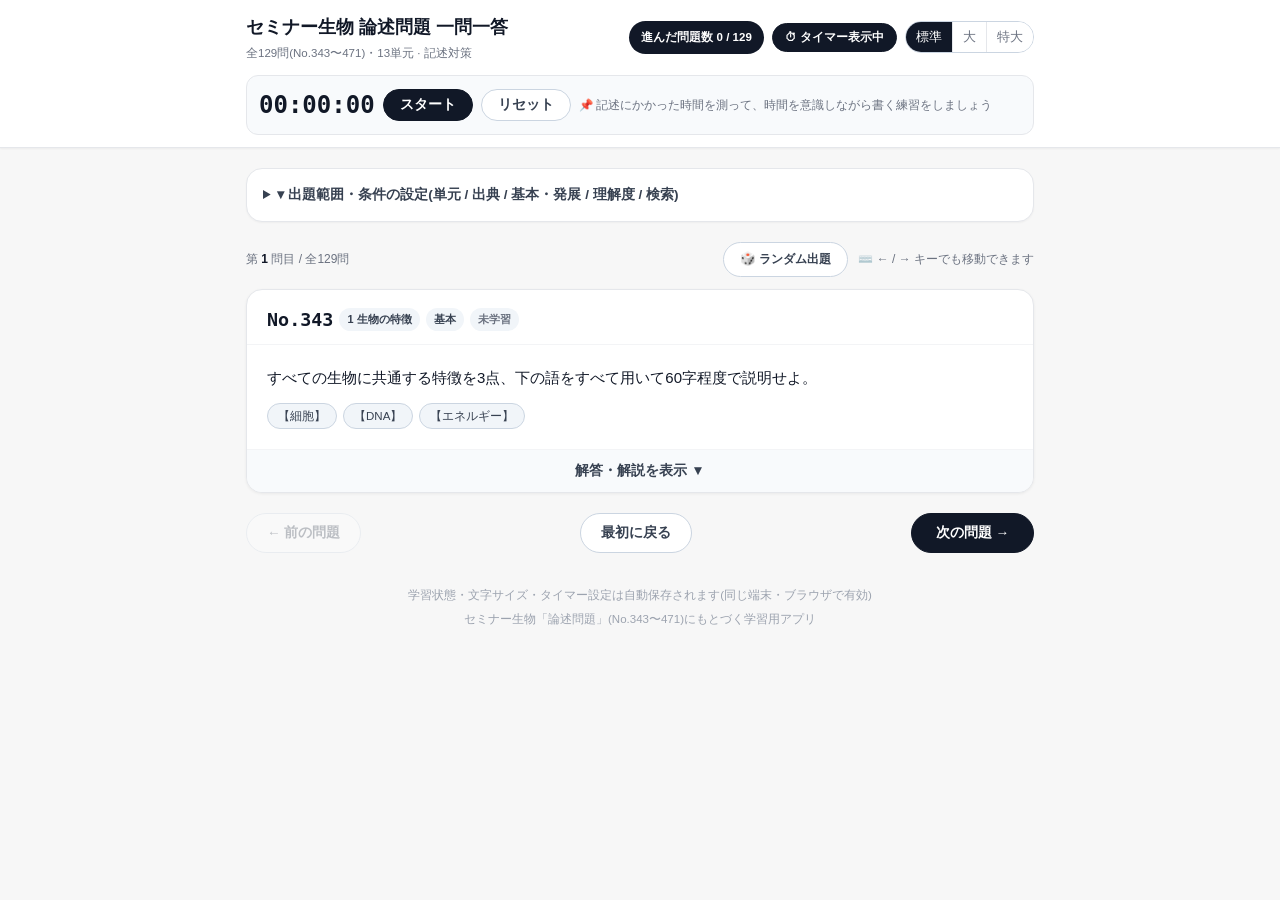
==== commit 7028593b: "Update index.html" ====
--- a/index.html
+++ b/index.html
@@ -4,7 +4,91 @@
 <meta charset="UTF-8" />
 <meta name="viewport" content="width=device-width, initial-scale=1.0" />
 <title>セミナー生物 論述問題 一問一答</title>
-<link rel="stylesheet" href="style.css">
+<style>
+  * { box-sizing: border-box; margin: 0; padding: 0; }
+  :root { font-family: "Helvetica Neue", Arial, "Hiragino Kaku Gothic ProN", "Noto Sans JP", sans-serif; color: #111827; background: #f7f7f7; }
+  body { background: #f7f7f7; color: #111827; line-height: 1.75; font-size: 15px; }
+  body.fs-1 { font-size: 17px; }
+  body.fs-2 { font-size: 20px; }
+  header { position: sticky; top: 0; z-index: 20; background: rgba(255,255,255,.95); backdrop-filter: blur(4px); border-bottom: 1px solid #e5e7eb; box-shadow: 0 1px 2px rgba(0,0,0,.05); }
+  .hwrap { max-width: 820px; margin: 0 auto; padding: 12px 16px; }
+  .hrow { display: flex; flex-wrap: wrap; gap: 8px; justify-content: space-between; align-items: center; }
+  h1 { font-size: 1.1rem; }
+  .sub { font-size: .72rem; color: #6b7280; }
+  .hbtns { display: flex; align-items: center; gap: 8px; flex-wrap: wrap; }
+  .pill { border-radius: 999px; font-size: .72rem; font-weight: 700; padding: 6px 12px; border: 1px solid #cbd5e1; background: #fff; color: #4b5563; cursor: pointer; transition: background .15s; }
+  .pill:hover { background: #f1f5f9; }
+  .pill.on { background: #111827; color: #fff; border-color: #111827; }
+  .counter { background: #111827; color: #fff; font-size: .72rem; font-weight: 700; padding: 6px 12px; border-radius: 999px; }
+  .sizes { display: flex; border: 1px solid #cbd5e1; border-radius: 999px; overflow: hidden; font-size: .72rem; font-weight: 700; }
+  .sizes button { border: none; background: #fff; color: #6b7280; padding: 6px 10px; cursor: pointer; }
+  .sizes button + button { border-left: 1px solid #e5e7eb; }
+  .sizes button.on { background: #111827; color: #fff; }
+  #timerbox { margin-top: 12px; display: flex; flex-wrap: wrap; align-items: center; gap: 8px; background: #f8fafc; border: 1px solid #e5e7eb; border-radius: 12px; padding: 8px 12px; }
+  #timerbox .time { font-family: ui-monospace, Menlo, monospace; font-size: 1.5rem; font-weight: 700; font-variant-numeric: tabular-nums; }
+  .tbtn { border-radius: 999px; font-size: .85rem; font-weight: 700; padding: 6px 16px; border: 1px solid #111827; background: #111827; color: #fff; cursor: pointer; }
+  .tbtn.stop { background: #64748b; border-color: #64748b; }
+  .tbtn.ghost { background: #fff; color: #374151; border-color: #cbd5e1; }
+  .thint { font-size: .72rem; color: #6b7280; }
+  main { max-width: 820px; margin: 0 auto; padding: 20px 16px; }
+  details.filters { background: #fff; border: 1px solid #e5e7eb; border-radius: 16px; padding: 14px 16px; margin-bottom: 20px; box-shadow: 0 1px 2px rgba(0,0,0,.04); }
+  details.filters summary { cursor: pointer; font-size: .85rem; font-weight: 700; color: #374151; user-select: none; }
+  .fchips { display: flex; flex-wrap: wrap; gap: 6px; margin-top: 12px; }
+  .chip { border-radius: 999px; font-size: .72rem; font-weight: 700; padding: 6px 12px; border: 1px solid #cbd5e1; background: #fff; color: #4b5563; cursor: pointer; }
+  .chip:hover { background: #f1f5f9; }
+  .chip.on { background: #111827; color: #fff; border-color: #111827; }
+  .chip .cnt { opacity: .6; }
+  .flabel { font-size: .7rem; font-weight: 700; color: #9ca3af; margin-top: 14px; }
+  .seg { display: flex; border: 1px solid #cbd5e1; border-radius: 8px; overflow: hidden; font-size: .72rem; font-weight: 700; }
+  .seg button { border: none; background: #fff; color: #4b5563; padding: 6px 12px; cursor: pointer; }
+  .seg button + button { border-left: 1px solid #e5e7eb; }
+  .seg button.on { background: #111827; color: #fff; }
+  .frow2 { display: flex; flex-wrap: wrap; align-items: center; gap: 8px; margin-top: 12px; }
+  #search { flex: 1; min-width: 160px; border: 1px solid #cbd5e1; border-radius: 8px; padding: 6px 12px; font-size: .78rem; font-family: inherit; }
+  #search:focus { outline: 2px solid #9ca3af; border-color: transparent; }
+  .clearbtn { font-size: .72rem; color: #9ca3af; text-decoration: underline; background: none; border: none; cursor: pointer; }
+  .pos { display: flex; justify-content: space-between; align-items: center; font-size: .75rem; color: #6b7280; margin-bottom: 12px; }
+  .pos b { color: #111827; }
+  .posr { display: flex; align-items: center; gap: 10px; }
+  .randbtn { border-radius: 999px; font-size: .78rem; font-weight: 700; padding: 8px 16px; border: 1px solid #cbd5e1; background: #fff; color: #374151; cursor: pointer; }
+  .randbtn:hover { background: #f1f5f9; }
+  .randbtn.on { background: #111827; color: #fff; border-color: #111827; }
+  .qcard { background: #fff; border: 1px solid #e5e7eb; border-radius: 16px; box-shadow: 0 1px 3px rgba(0,0,0,.06); overflow: hidden; }
+  .qhead { display: flex; flex-wrap: wrap; align-items: center; gap: 6px; padding: 14px 20px 8px; border-bottom: 1px solid #f3f4f6; }
+  .qno { font-family: ui-monospace, Menlo, monospace; font-weight: 700; font-size: 1.15rem; }
+  .tag { font-size: .68rem; font-weight: 700; padding: 2px 8px; border-radius: 999px; background: #f1f5f9; color: #374151; }
+  .tag.lv1 { background: #111827; color: #fff; }
+  .st0 { background: #f1f5f9; color: #6b7280; }
+  .st1 { background: #111827; color: #fff; }
+  .st2 { background: #cbd5e1; color: #1f2937; }
+  .st3 { background: #fff; color: #111827; box-shadow: inset 0 0 0 1px #111827; }
+  .qbody { padding: 20px; }
+  .qtext { white-space: pre-wrap; }
+  .kws { display: flex; flex-wrap: wrap; gap: 6px; margin-top: 12px; }
+  .kw { font-size: .72rem; padding: 2px 10px; border-radius: 999px; background: #f1f5f9; border: 1px solid #cbd5e1; color: #374151; }
+  .ansbtn { width: 100%; border: none; border-top: 1px solid #f3f4f6; background: #f8fafc; color: #374151; font-size: .85rem; font-weight: 700; padding: 12px; cursor: pointer; }
+  .ansbtn:hover { background: #f1f5f9; }
+  .ansbtn.open { background: #111827; color: #fff; border-top-color: #111827; }
+  .answer { display: none; padding: 16px 20px; background: #fbfbfb; border-top: 1px solid #f3f4f6; }
+  .answer.show { display: block; }
+  .ansbox { background: #fff; border: 1px solid #e5e7eb; border-radius: 12px; padding: 12px; margin-bottom: 12px; white-space: pre-wrap; }
+  .anslabel { font-size: .72rem; font-weight: 700; color: #6b7280; margin-bottom: 4px; }
+  .ugrow { display: flex; flex-wrap: wrap; align-items: center; gap: 8px; margin-top: 4px; }
+  .ugrow .ulabel { font-size: .72rem; font-weight: 700; color: #6b7280; }
+  .ug { font-size: .72rem; font-weight: 700; padding: 6px 12px; border-radius: 999px; border: 1px solid #cbd5e1; background: #fff; color: #6b7280; cursor: pointer; }
+  .ug:hover { background: #f1f5f9; }
+  .ug.on1 { background: #111827; color: #fff; border-color: #111827; }
+  .ug.on2 { background: #cbd5e1; color: #1f2937; border-color: #cbd5e1; }
+  .ug.on3 { background: #fff; color: #111827; border-color: #111827; box-shadow: 0 0 0 1px #111827; }
+  .nav { display: flex; justify-content: space-between; align-items: center; gap: 10px; margin-top: 20px; }
+  .nbtn { border-radius: 999px; font-size: .85rem; font-weight: 700; padding: 10px 20px; cursor: pointer; border: 1px solid #cbd5e1; background: #fff; color: #374151; }
+  .nbtn:hover { background: #f1f5f9; }
+  .nbtn:disabled { opacity: .3; cursor: not-allowed; }
+  .nbtn.next { background: #111827; color: #fff; border-color: #111827; padding: 10px 24px; }
+  .nbtn.next:hover:not(:disabled) { background: #1f2937; }
+  .empty { text-align: center; color: #9ca3af; padding: 48px 0; }
+  footer { text-align: center; font-size: .72rem; color: #9ca3af; margin: 32px 0 16px; }
+</style>
 </head>
 <body>
 <header>
@@ -62,6 +146,378 @@
     <p style="margin-top:4px">セミナー生物「論述問題」(No.343〜471)にもとづく学習用アプリ</p>
   </footer>
 </main>
-<script src="script.js"></script>
+<script>
+
+// ===================== 問題データ(全129問:No.343〜471) =====================
+const CHAPTERS = [
+  "1 生物の特徴","2 遺伝子とその働き","3 ヒトのからだの調節","4 植生と遷移","5 生態系とその保全",
+  "6 進化と系統","7 細胞と分子","8 代謝","9 遺伝子発現とバイオテクノロジー","10 遺伝子の発現調節と発生",
+  "11 動物の反応と行動","12 植物の成長と環境応答","13 生態と環境"
+];
+
+const QUESTIONS = [
+{id:343,ch:0,lv:0,q:"すべての生物に共通する特徴を3点、下の語をすべて用いて60字程度で説明せよ。",k:["細胞","DNA","エネルギー"],s:"",a:"からだが細胞からなる。遺伝物質としてDNAをもち生殖を行う。栄養分を分解してエネルギーを取り出し活動する。(53字)",c:"細胞構造 自己増殖 代謝",e:"生物は膜で外界と隔てられた細胞からなるという構造上の特徴をもつ。細胞が分裂するときにDNAが複製・分配される。DNAは子孫に伝えられる。また、代謝を行い、代謝にはエネルギーの出入りが伴う。"},
+{id:344,ch:0,lv:0,q:"原核細胞の特徴を、下の語をすべて用いて50字以内で説明せよ。",k:["核","染色体","細胞小器官"],s:"",a:"原核細胞は核をもたず、染色体は細胞質基質に存在する。また、細胞小器官をもっていない。(42字)",c:"原核細胞は核膜や細胞小器官をもたない",e:"原核細胞は、核をもたず、遺伝物質(DNA)を含む染色体は細胞質基質に存在する(核様体という)。また、細胞質基質にはミトコンドリアや色素体(葉緑体など)、ゴルジ体などの膜構造をもつ細胞小器官は存在しない。細菌などは、からだが原核細胞からなる原核生物である。一方、真核細胞は、核をもち、核内には遺伝物質(DNA)を含む染色体が存在する。また、細胞質基質中にはさまざまな細胞小器官が存在する。"},
+{id:345,ch:0,lv:0,q:"動物細胞と植物細胞の細胞構造の相違点を、次の語をすべて用いて50字以内で述べよ。",k:["葉緑体","細胞壁","液胞"],s:"",a:"植物細胞は葉緑体や細胞壁をもつが動物細胞はもたない。動物細胞は、植物細胞ほど液胞が発達しない。(47字)",c:"動物細胞は葉緑体や細胞壁、発達した液胞をもたない",e:"多くの植物細胞は光合成を行う葉緑体と、植物体を支える細胞壁をもつ。動物細胞は光合成を行わず、細胞壁をもたない。また、液胞は動物細胞にも存在するがあまり発達せず、光学顕微鏡ではふつう観察されない。"},
+{id:346,ch:0,lv:0,q:"代謝とは何か。下の語をすべて用いて100字程度で説明せよ。",k:["同化","異化","エネルギー"],s:"",a:"代謝とは、生物体内で行われる化学反応を指す。単純な物質から複雑な物質を合成し、エネルギーの吸収を伴う過程の同化と、複雑な物質を単純な物質に分解し、エネルギーの放出を伴う過程の異化に大別される。(96字)",c:"同化はエネルギーの吸収、異化はエネルギーの放出を伴う",e:"生物は外部からエネルギーを取り入れて生活している。生命活動には物質の合成・分解が常に伴い、これら化学反応全体を代謝という。このうち、単純な物質から複雑な物質を合成し、エネルギーの吸収を伴う過程を同化、複雑な物質を単純な物質に分解し、エネルギーの放出を伴う過程を異化という。光合成は同化、呼吸は異化の代表的な反応である。"},
+{id:347,ch:0,lv:0,q:"ATPとはどのような物質か、その構造と機能を、下の語をすべて用いて100字以内で説明せよ。",k:["アデニン","リボース","リン酸","高エネルギーリン酸結合"],s:"",a:"アデニンとリボースが結合したアデノシンに、リン酸が3分子結合した化合物で、リン酸どうしの結合である高エネルギーリン酸結合が切れるときにエネルギーが放出され、代謝におけるエネルギーの出入りを仲介する。(99字)",c:"アデノシン三リン酸、エネルギーの出入りを仲介",e:"ATPは、塩基の一種であるアデニンと糖の一種であるリボースが結合したアデノシンに、3分子のリン酸が結合した化合物である。ATP内のリン酸どうしの結合は高エネルギーリン酸結合と呼ばれ、切れるときにエネルギーが放出される。ATPの末端のリン酸が切り離されると、ADP(アデノシン二リン酸)とリン酸が生じる。ADPとリン酸からATPが合成されるときには、エネルギーが吸収される。ATPはすべての生物の体内に存在し、代謝におけるエネルギーの仲立ちをしていることから、生体内でのエネルギー通貨とも呼ばれる。"},
+{id:348,ch:0,lv:0,q:"酵素の特徴を、下の語をすべて用いて50字以内で説明せよ。",k:["基質特異性","くり返し作用"],s:"",a:"酵素は触媒としてくり返し作用し、代謝を円滑に進める。また、特定の物質にのみ作用する基質特異性をもつ。(50字)",c:"触媒 特定の物質にのみ反応",e:"触媒は、自身は変化せず化学反応を促進する物質である。酵素は生物がつくる触媒であり、自身は変化しないためくり返し作用する。酵素が作用する物質を基質といい、反応の結果生じる物質を生成物という。酵素の本体はタンパク質であり、その立体構造から特定の基質にのみ作用する基質特異性をもつ。"},
+{id:349,ch:0,lv:1,q:"ウイルスは「遺伝情報をもつ」という生物に共通する特徴をもっているが、通常、生物とはみなされていない。その理由を60字以内で述べよ。",k:[],s:"岡山大改題",a:"細胞構造をもたず、自ら増殖することもできない。さらに、代謝を行わないなど、生物の特徴の一部しかもたない存在だから。(57字)",c:"生物に共通の特徴:細胞・生殖・代謝",e:"ウイルスは、遺伝物質(DNAまたはRNA)とタンパク質でできた微小粒子で細胞構造をもたない。さらに、代謝を行わないことや、自己増殖はできず、侵入した細胞内の物質やしくみを利用しなければ増殖できないことなど、生物としての特徴をすべて備えていないことから、無生物とされている。"},
+{id:350,ch:0,lv:1,q:"核の構造と働きについて60字以内で説明せよ。",k:[],s:"",a:"核の最外層は核膜となっており、内部に染色体が存在する。核は、細胞の形態や機能を決める重要な働きをもつ。(51字)",c:"核膜 染色体",e:"真核細胞には、ふつう1個の核が含まれる。核の最外層は、二重膜でできた核膜となっており、核膜には核膜孔という細胞質基質との間で物質の輸送を行う小孔が存在する。内部には遺伝情報を保持するDNAを含む染色体、RNAを含む核小体が存在する。細胞の形態や機能は主に核が保持する遺伝情報によって決定される。"},
+{id:351,ch:0,lv:1,q:"生物は、一見すると多様であるが、共通した特徴がみられる。この理由を、多様な脊椎動物における共通の特徴を例にして120字以内で述べよ。",k:[],s:"",a:"脊椎動物は、魚類・両生類・ハ虫類・鳥類・哺乳類と多様なグループに分かれているが、すべて脊椎をもつという共通の性質がある。この共通性は、脊椎動物の共通祖先が無脊椎動物と分岐した際にもっていた性質を受け継いでいるためであると考えられる。(116字)",c:"共通性は共通の祖先に由来",e:"脊椎動物には、魚類、両生類、ハ虫類、哺乳類などのグループがあるが、これらはすべて脊椎をもつという共通性がある。これは、それぞれのグループが個別に獲得したものではなく、脊椎動物が無脊椎動物から分岐した時点で存在していた共通の祖先がもっていた特徴を受け継いだためであると考えられる。一方、四肢や、生涯を通じての肺呼吸、胎生というふえ方などの特徴は、もっているグループもあれば、もっていないグループもある。これらの特徴は進化の過程を通じて、生活する環境に適応してきた結果であると考えられる。"},
+{id:352,ch:0,lv:1,q:"代謝におけるエネルギーの出入りとATPの関係について、以下の語句をすべて用いて170字以内で説明せよ。",k:["光合成","呼吸","タンパク質の合成","筋収縮"],s:"",a:"光合成では、光エネルギーがATPの化学エネルギーに変換され、ATPの分解により放出されるエネルギーを用いて有機物が合成される。一方、呼吸では、有機物の分解によって放出されたエネルギーを用いてATPが合成される。呼吸で合成されたATPは、タンパク質の合成などの化学反応や、筋収縮のエネルギーなど、さまざまな生命活動にエネルギーを供給する。(168字)",c:"ATPは代謝におけるエネルギーの出入りを仲介",e:"ATPは、生体におけるエネルギー通貨とも呼ばれ、代謝におけるエネルギーの出入りを仲介している。光合成では、まず、葉緑体が光エネルギーを吸収してATPがつくられる。このATPのエネルギーを用いて、二酸化炭素を材料にして有機物が合成される。合成された有機物には、光エネルギーに由来するエネルギーが化学エネルギーに変換されて貯蔵されていることになる。呼吸は、酸素を用いて有機物を分解することで、有機物に蓄えられていた化学エネルギーをATPの化学エネルギーに変換する過程である。呼吸によって産生されたATPを利用して、生体物質の合成や、筋収縮(運動エネルギーへの変換)などのさまざまな生命活動が営まれる。"},
+{id:353,ch:0,lv:1,q:"光学顕微鏡において、レンズを取り付ける順序とピントの合わせ方における注意点について、それぞれ70字以内で説明せよ。",k:[],s:"",a:"〔レンズを取り付ける順序〕鏡筒内にゴミやほこりが入って対物レンズが汚れないようにするため、先に接眼レンズを取り付け、その後、対物レンズを取り付ける。(61字)\n〔ピントの合わせ方〕対物レンズとプレパラートの接触を避けるため、まず、対物レンズとプレパラートを近づけておき、この2つを離すように動かしてピントを合わせる。(68字)",c:"取り付けは接眼レンズから。ピント合わせは対物レンズとプレパラートを離しながら",e:"顕微鏡のレンズが傷ついたり、汚れたりすると正確な観察ができなくなる。顕微鏡の鏡筒は空洞であるため、接眼レンズを先に取り付け、上から落ちてくるゴミで対物レンズを汚さないようにする。レンズの取り外しは、対物レンズから行う。ピントを調節する場合は、プレパラートと対物レンズの接触によって、対物レンズに傷や汚れがつかないように注意する。まず、横から見ながら対物レンズとプレパラートを近づけた後、接眼レンズをのぞいて、調節ねじを回してステージを下げ、対物レンズからプレパラートを遠ざけながら行う。"},
+{id:354,ch:1,lv:0,q:"光学顕微鏡下において、間期の細胞と分裂期の細胞とはどのように区別できるか。次の語をすべて用いて70字以内で説明せよ。",k:["間期","分裂期","糸状","棒状"],s:"19. 宮城大",a:"間期の細胞では染色体が糸状にほどけて核内に広がっているが、分裂期の細胞では染色体が凝縮して棒状となっていることで区別できる。(62字)",c:"染色体は分裂期に凝縮する",e:"間期にはDNAの複製や分裂の準備が行われ、分裂期には複製したDNAを含む染色体を2つの娘細胞に等しく分配する。間期には、染色体は糸状になって核内に分散しているが、分裂期には凝縮して棒状となる。"},
+{id:355,ch:1,lv:0,q:"タマネギの根端のような体細胞分裂を盛んに行っている組織を観察すると、一般的に、分裂している細胞と分裂していない細胞が混在している。これらの細胞の数の比から、どのようなことがわかるか、次の語をすべて用いて50字以内で答えよ。",k:["比率","細胞周期"],s:"鹿児島大",a:"細胞の数の比率は細胞周期での各時期の長さの比率と一致することから、間期と分裂期の長さの比率がわかる。(50字)",c:"間期と分裂期の長さの比率",e:"分裂を盛んに行っている細胞集団において、観察される各時期の細胞数の比は、細胞周期に占める各時期の時間の比と等しくなる。すなわち、観察される細胞数が多いと、その時期に要する時間は長いと考えられる。たとえば、観察された細胞のなかで間期の細胞が最も多かったとき、その細胞周期に占める間期の時間が最も長いと判断できる。"},
+{id:356,ch:1,lv:0,q:"遺伝情報がタンパク質へ翻訳されるまでの一連の過程を、次の語をすべて用いて80字以内で説明せよ。",k:["RNA","転写","アミノ酸"],s:"",a:"まず、DNAの遺伝情報が転写され、RNAが合成される。次に、RNAの塩基3つの配列が1つのアミノ酸を指定し、これが次々につなげられてタンパク質がつくられる。(78字)",c:"DNA→RNA→タンパク質。塩基3つの配列が1つのアミノ酸を指定",e:"タンパク質合成の過程:遺伝情報の転写ではDNAの遺伝情報が転写され、RNAが合成される。遺伝情報の伝達ではmRNAは核膜孔を通り、核外に出る。遺伝情報の翻訳ではmRNAの塩基3つの配列(コドン)にしたがってアミノ酸どうしが並んで結合し、タンパク質が合成される。"},
+{id:357,ch:1,lv:0,q:"翻訳の過程において、終止コドンの一つ前のコドンに対応するアミノ酸まででポリペプチド鎖の伸長が止まるのはなぜか。次の語をすべて用いて50字以内で説明せよ。",k:["tRNA","アミノ酸","終止コドン"],s:"18. 秋田大",a:"終止コドンに対応するアンチコドンをもつtRNAが存在せず、対応するアミノ酸がないため。(43字)",c:"終止コドン tRNA アンチコドン",e:"mRNAのコドンには64種類があり、そのうち3つ(UAA・UAG・UGA)はアミノ酸を指定せず、翻訳の終了を示す終止コドンである。この3つのコドンがアミノ酸を指定しないのは、これらのコドンに対応したアンチコドンをもつtRNAが存在しないためである。その他のコドンには、それぞれ対応するアンチコドンをもつtRNAが存在し、翻訳の際には特定のアミノ酸と結合してmRNAへ運び、mRNAのコドンにもとづいてアミノ酸が並べられ、特定のアミノ酸配列をもつタンパク質が合成される。"},
+{id:358,ch:1,lv:0,q:"ヒトの体細胞に含まれる遺伝情報は基本的にすべて同一である。その理由を、次の語をすべて用いて90字以内で説明せよ。",k:["受精卵","体細胞分裂","娘細胞"],s:"",a:"体細胞分裂では、1個の母細胞から同じ遺伝情報をもつ2個の娘細胞がつくられる。ヒトの体細胞は、1個の受精卵が体細胞分裂をくり返して生じるため、基本的にすべて同じ遺伝情報をもつ。(87字)",c:"体細胞分裂におけるDNAの複製と分配",e:"多細胞生物の体細胞は、1個の受精卵が体細胞分裂をくり返して生じたものである。したがって、体細胞がもつ遺伝情報は、すべて基本的に同一のものとなる。からだを構成する細胞にはさまざまな働きをもつものが存在するが、それらはすべて同一の遺伝情報をもち、発現する遺伝子がそれぞれ異なることで機能や形態を変化させている。一方、すべての細胞の生存に不可欠な遺伝子は、どの細胞でも常に発現している。このような遺伝子は、ハウスキーピング遺伝子と呼ばれる。"},
+{id:359,ch:1,lv:1,q:"ワトソンとクリックは、1953年にDNAの構造モデルに関する論文を発表した。この論文のなかで彼らは、「特定の塩基で対が形成されるという構造は、遺伝物質の複製機構について暗示するものである」と述べている。DNAの構造と遺伝物質の複製機構がどのように関係するかを、次の語をすべて用いて130字以内で説明せよ。",k:["相補的","ヌクレオチド鎖","塩基配列","鋳型鎖"],s:"18. 北九州市立大改題",a:"DNAの構造は、2本のヌクレオチド鎖の塩基どうしが相補的に結合した二重らせん構造である。DNAの複製では、この相補的な結合が解け、それぞれのヌクレオチド鎖が鋳型鎖となり、相補的な塩基配列のヌクレオチド鎖が新たに合成され、同一の2本鎖DNAが2本できる。(126字)",c:"塩基の相補性 半保存的複製",e:"ワトソンとクリックの発表したDNAの二重らせん構造のモデルは、2本のヌクレオチド鎖が互いに相補的な塩基どうしで結合し、全体がねじれたらせん状の構造をとるというものであった。これはDNAの構造を明らかにすると同時に、DNAが複製される際には、このような塩基の相補性にもとづいて新しいヌクレオチド鎖が合成されている可能性を示唆するものでもあった。"},
+{id:360,ch:1,lv:1,q:"DNAとRNAを比較すると、前者の方が細胞内で安定であり、後者の方が不安定である。遺伝情報の保持と形質の発現におけるそれぞれの機能を考えたとき、RNAが不安定であってもかまわない理由を、50字以内で答えよ。",k:[],s:"徳島大改題",a:"RNAは遺伝情報の保持には関与せず、形質発現の際に形成され、発現が終了すると分解されてしまうため。(49字)",c:"遺伝情報の保持 形質発現",e:"DNAは、二重らせん構造をしており、安定な構造をもつ物質である。これは遺伝情報を保持する役割をもつDNAにとって重要な性質である。一方、RNAは、DNAほど安定でなく分解されやすい性質をもつ。これは、遺伝情報の発現という一時的な処理に用いられているRNAにとって重要な性質であると考えられる。"},
+{id:361,ch:1,lv:1,q:"遺伝情報が翻訳される過程では、mRNAの3個の塩基が1個のアミノ酸を指定している。もし、mRNAの2個の塩基が1個のアミノ酸を指定していた場合、どのような不都合が生じるか。120字以内で説明せよ。",k:[],s:"19. 岩手大",a:"遺伝情報はmRNAの4種類の塩基で20種類のアミノ酸を指定している。mRNAの2個の塩基が1個のアミノ酸を指定していた場合、指定できるアミノ酸の種類は4×4=16通りとなり、20種類すべてのアミノ酸を指定することができない。(112字)",c:"コドンの種類数とアミノ酸の種類数",e:"タンパク質を構成するアミノ酸は20種類ある。mRNAが1塩基で1つのアミノ酸を指定すると4種類のアミノ酸が、2塩基でアミノ酸を指定すると4×4=16種類のアミノ酸が指定できるが、いずれの場合も20種類あるアミノ酸すべてを指定できない。したがって、mRNAのコドンは少なくとも3塩基である必要がある。"},
+{id:362,ch:2,lv:0,q:"自律神経系の働きについて、次の語をすべて用いて100字以内で述べよ。",k:["支配","意思","交感神経","作用"],s:"",a:"自律神経系は、間脳の視床下部などによって支配されており、意思とは無関係に働く。交感神経と副交感神経があり、同じ器官に分布していることが多く、きっ抗的に作用して器官の働きを調節する。(90字)",c:"間脳の視床下部 意思とは無関係 交感神経 副交感神経 きっ抗的",e:"自律神経系の働きについて問われているので、働きに関して簡潔に解答する。活動時や緊張した状態では交感神経の働きが優位になり、安静な状態では副交感神経の働きが優位になる。また、交感神経は脊髄から出て各器官に伸びており、副交感神経は中脳や延髄、脊髄の下端から出て各器官に伸びている。"},
+{id:363,ch:2,lv:0,q:"ホルモンとはどのようなものか、次の語をすべて用いて100字以内で説明せよ。",k:["内分泌腺","体液","標的器官","受容体"],s:"",a:"ホルモンは、内分泌腺から血液中に放出され、体液の循環によって全身に運ばれて微量で作用し、決まった反応を起こさせる。標的器官の細胞にしかそのホルモンの受容体が存在しないため、特定の細胞のみに作用する。(99字)",c:"体液による全身への運搬 標的器官 微量で作用",e:"ホルモンは、タンパク質または脂質の一種であるステロイドなどを主成分とする物質である。標的器官には、特定のホルモンを受容する標的細胞がある。ホルモンは、標的細胞の受容体に結合して作用を引き起こす。ホルモンは血流によって運ばれるため、ホルモンによる調節作用は反応が起こるまでに時間がかかり、自律神経系に比べゆっくりと持続的に働く。"},
+{id:364,ch:2,lv:0,q:"外気温が低い場合でも、体温を維持する機構がヒトには備わっている。特に、自律神経によって体温を上昇させる機構について、放散、発熱量の語を用い、自律神経の作用する具体的な器官や臓器をあげて、60字以内で述べよ。",k:["放散","発熱量"],s:"熊本県立大改題",a:"体表の血管を収縮させて熱の放散を減らし、心臓の拍動促進や副腎髄質からのアドレナリン分泌を促進して発熱量をふやす。(56字)",c:"熱の放散の減少 アドレナリン 発熱量の増加",e:"交感神経による調節のほか、脳下垂体前葉から甲状腺刺激ホルモンや副腎皮質刺激ホルモンが分泌され、甲状腺からはチロキシンが、副腎皮質からは糖質コルチコイドが分泌される。これらの働きで、肝臓や筋肉などで代謝が促進され、発熱量が増加する。"},
+{id:365,ch:2,lv:0,q:"「抗原」「抗体」「B細胞」「食作用」の語を用いて、体液性免疫とはどのようなしくみであるかを100字以内で説明せよ。",k:["抗原","抗体","B細胞","食作用"],s:"",a:"抗原が体内に侵入すると、B細胞が抗体産生細胞に分化して抗体を産生し、体液中に分泌する。抗体は、抗原と特異的に結合して、抗原の病原性を失わせたり、マクロファージなどの食作用を促進したりする。(94字)",c:"B細胞が抗体を体液中に分泌 抗原は抗体と特異的に結合",e:"抗原となる非自己物質が体内に侵入すると、樹状細胞やマクロファージに取り込まれる。樹状細胞から抗原の情報を受け取ったヘルパーT細胞は増殖してB細胞を活性化する。活性化されて増殖したB細胞は抗体産生細胞に分化して抗体を産生する。抗体は抗原と結合して抗原抗体複合体をつくり、抗原抗体複合体はマクロファージなどの食作用によって排除される。B細胞の一部は免疫記憶細胞として残るため、同じ抗原が2度目に侵入した際には、急速に多量の抗体がつくられる。"},
+{id:366,ch:2,lv:0,q:"病原体やその毒素に対する免疫を高めることを目的とする医療として、予防接種と血清療法が知られている。両者の違いについて、次の語をすべて用いて100字以内で述べよ。",k:["抗体","病原体","即効性","遅効性"],s:"",a:"予防接種は、無毒化・弱毒化した病原体などによって抗体をつくらせる方法で、遅効性だが継続的である。血清療法は、他の動物につくらせた抗体を含む血清を注射して治療を行う方法で、即効性があるが一時的である。(99字)",c:"予防接種は抗原を与えて抗体をつくらせ、血清療法は直接抗体を投与する",e:"ワクチンを抗原として用いて免疫記憶細胞をつくらせ、病原体への感染を予防する方法を予防接種といい、結核に対するもの(BCG)や、インフルエンザなどの多くの伝染病に対するものがつくられている。血清療法では、ウマなどの動物に抗原を接種して抗体をつくらせ、その血清を治療に使用する。ジフテリアや腸チフスのほか、マムシの毒素による中毒症などの場合に用いる。"},
+{id:367,ch:2,lv:1,q:"摂食によって血糖濃度は急激に増加する。自律神経系とホルモンの共同作業による血糖濃度低下のしくみについて、160字以内で説明せよ。",k:[],s:"信州大改題",a:"間脳の視床下部にある血糖濃度調節の中枢が、血糖濃度の上昇を感知し、副交感神経を介してすい臓のランゲルハンス島のB細胞を刺激したり、B細胞自体が血糖濃度の上昇を感知したりしてインスリンの分泌が促進される。インスリンは、グルコースの細胞での吸収や分解、肝臓でのグリコーゲンへの合成を促進し、血糖濃度を低下させる。(154字)",c:"間脳の視床下部で感知 すい臓ランゲルハンス島のB細胞",e:"低血糖のときには、副腎髄質から分泌されるアドレナリンやすい臓のランゲルハンス島のA細胞からのグルカゴンがグリコーゲンの分解を促進させる。また、副腎皮質から分泌される糖質コルチコイドは、タンパク質からのグルコース合成を促進させる。これらの働きによって、血糖濃度を高めている。"},
+{id:368,ch:2,lv:1,q:"血液凝固のしくみを、血小板、血しょう、凝固因子、フィブリン、血球のすべての語を用いて160字以内で説明せよ。",k:["血小板","血しょう","凝固因子","フィブリン","血球"],s:"19. 早稲田大改題",a:"血小板から放出される凝固因子や、血しょう中にある別の凝固因子とカルシウムイオンの働きによって、血しょう中のプロトロンビンがトロンビンに変化する。トロンビンはフィブリノーゲンを繊維状のタンパク質であるフィブリンに変え、これが赤血球などの血球と絡み合って血ぺいをつくり、血液を凝固させる。(142字)",c:"凝固因子 カルシウムイオン トロンビン フィブリン 血ぺい",e:"血液凝固を防止する方法には、①血液にクエン酸ナトリウムを加えてカルシウムイオンを除く。②血液にヘパリンを加えてトロンビンの生成を阻害する。③低温に保って、血液凝固に関与する酵素活性を低下させる。などがある。"},
+{id:369,ch:2,lv:1,q:"細胞内に侵入したウイルスは抗体の作用を受けにくいが、その理由を50字以内で述べよ。",k:[],s:"",a:"体液性免疫を担う抗体は、分子量が大きく、細胞内に進入できないので、細胞内のウイルスには作用できない。(50字)",c:"抗体は細胞内に入らない",e:"抗体は体液中に存在し、細胞内には入らない。ウイルスに感染した細胞は、キラーT細胞やNK細胞が直接攻撃して排除する。"},
+{id:370,ch:2,lv:1,q:"免疫応答が過剰に働くと、どのような不都合が起こるか。花粉症を例にあげて80字以内で説明せよ。",k:[],s:"浜松医大改題",a:"花粉を抗原としてできた抗体がマスト細胞に付着する。再び同じ花粉が侵入すると抗原抗体反応が起こり、マスト細胞からヒスタミンが分泌されくしゃみなどが起こる。(76字)",c:"マスト細胞 抗原抗体反応 ヒスタミン",e:"ある抗原に対する免疫が、正常とは異なり過敏に反応する現象をアレルギーと呼ぶ。即時型過敏症(体液性免疫による)と遅延型過敏症(細胞性免疫による)とがある。ヒスタミンが血管や神経の細胞に結合すると、アレルギー症状が現れるが、抗ヒスタミン剤を投与してヒスタミンの受容体をふさぐと発症しない。マスト細胞は肥満細胞ともいい、B細胞から放出される特定の抗体(IgE)と結合する。この抗体に抗原が結合すると、マスト細胞からヒスタミンなどの物質が放出される。"},
+{id:371,ch:2,lv:1,q:"毎年、異なったインフルエンザウイルス株を用いたワクチンが接種されているのはなぜか。その理由をウイルスの遺伝情報と関連付けて80字以内で答えよ。",k:[],s:"東北大改題",a:"インフルエンザウイルスの遺伝子は突然変異が起こりやすく、抗体が作用するウイルス表面のタンパク質に変化が生じやすい。このため、毎年流行する型が異なるため。(76字)",c:"ウイルスの遺伝子に突然変異が起こりやすい タンパク質の変化",e:"インフルエンザウイルスは、1本鎖RNAを遺伝物質とするウイルスである。1本鎖RNAは、2本鎖DNAに比べて不安定な物質であり、突然変異が起こりやすい。このため、インフルエンザウイルスの表面にあるタンパク質は、抗原性を毎年わずかに変化させてヒトの免疫機構から逃れ、流行し続ける。インフルエンザに対する抗体は、インフルエンザワクチン接種後1〜2週間でつくられる。抗体の量は、接種の2週間後にピークに達し、ワクチン接種後、2〜3カ月すると抗体の量はしだいに下がりはじめ、免疫の力も落ちてくる。"},
+{id:372,ch:2,lv:1,q:"ヒトの免疫力を低下させる病気の例にエイズ(後天性免疫不全症候群)がある。HIV(ヒト免疫不全ウイルス)感染により生じるエイズは日和見感染症を伴うが、この理由を句読点を含めて60字以上80字以内で説明せよ。",k:[],s:"20. 鳥取大",a:"HIVがヘルパーT細胞に感染しこれを破壊すると、B細胞やキラーT細胞が活性化されなくなり、マクロファージやNK細胞の活性化もできなくなるから。(71字)",c:"ヘルパーT細胞の破壊",e:"エイズは、HIVと呼ばれるウイルスの感染によって免疫機能が損なわれる病気である。HIVは免疫機能の中心的な存在であるヘルパーT細胞内に侵入し、これを破壊する。これによって獲得免疫の機能が正常に働かなくなり、各種の病原体が急速に増殖してさまざまな感染症やがんなどを発症しやすくなる。エイズ患者などの免疫力の低下したヒトでみられる、健康なヒトには感染を起こさないような感染力の弱い病原体が原因で発症する感染症は、日和見感染症と呼ばれる。"},
+{id:373,ch:3,lv:0,q:"発達した森林における階層による光環境の違いについて、次の語をすべて用いて50字以内で説明せよ。",k:["光","階層","林冠","林床"],s:"",a:"光のほとんどは林冠で吸収されるため、階層が下になるほど暗くなり、林床に届く光はごくわずかである。(48字)",c:"林冠で光の多くは吸収される",e:"発達した森林は、高木層・亜高木層・低木層・草本層などに分けることができ、これを階層構造という。林冠でほとんどの光が吸収され、階層が下になるほど暗くなる。"},
+{id:374,ch:3,lv:0,q:"光合成速度は二酸化炭素の消費速度だが、植物に十分な光を照射して二酸化炭素の吸収速度を調べても直接光合成速度は測れない。どのようにして光合成速度を求めればよいか。次の語をすべて用いて60字以内で答えよ。",k:["吸収","放出","呼吸"],s:"",a:"同じ温度条件下において、光照射時の二酸化炭素吸収速度と、暗黒下での二酸化炭素放出速度である呼吸速度を足して求める。(57字)",c:"光照射時の二酸化炭素吸収速度 暗黒下での呼吸速度",e:"植物は、光合成を行って二酸化炭素を消費しているとき、同時に呼吸も行って二酸化炭素を生成している。暗黒下では光合成が行われず呼吸のみが行われており、二酸化炭素の放出量から呼吸速度を求めることができる。したがって、光合成速度は、光照射時の二酸化炭素吸収量(見かけの光合成量)に呼吸量を足して求めることができる。ただし、光合成速度と呼吸速度は温度の影響を受けるため、温度条件をそろえることが必要となる。"},
+{id:375,ch:3,lv:0,q:"先駆種とは、どのような種のことをいうのか、次の語をすべて用いてその特徴を50字以内で述べよ。",k:["遷移","土壌"],s:"",a:"遷移の初期段階に進入する植物で、土壌がほとんどなく、乾燥した裸地でも生育できるという特徴をもつ。(48字)",c:"遷移の初期段階に進入する植物",e:"暖温帯における遷移の一般的なモデルでは、裸地にコケ植物や地衣類が進入するが、裸地の状態によっては種子植物が先駆種となることがある。これらの植物には、種子や果実が風などによって運ばれやすい、陽生植物で乾燥に強いなどの特徴がみられる。また、オオバヤシャブシやミヤマハンノキなどの木本類も先駆種となることがある。これらは根に窒素固定細菌を共生させており、栄養分の乏しい場所でも生育することができる。"},
+{id:376,ch:3,lv:0,q:"植生の一次遷移には乾性遷移と湿性遷移がある。乾性遷移と湿性遷移との違いについて、次の語をすべて用いて50字以内で答えよ。",k:["裸地","水"],s:"",a:"乾性遷移は溶岩などの陸上の裸地からはじまるが、湿性遷移は湖沼などの水がたまった場所からはじまる。(48字)",c:"乾性遷移は陸上ではじまる遷移。湿性遷移は湖沼からはじまる遷移",e:"乾性遷移は、陸上でみられる一次遷移である。湿性遷移は、湖沼などからはじまる一次遷移である。湖沼はやがて湿原、草原となり、その後の遷移は乾性遷移と同じ過程を経て進行する。"},
+{id:377,ch:3,lv:0,q:"陸上のバイオームの種類と分布を決める要因について、次の語をすべて用いて60字以内で説明せよ。",k:["植物","生育"],s:"",a:"陸上のバイオームは植生の違いで区分され、各地域に生育する植物は、年平均気温と年降水量によって決まる。(50字)",c:"年平均気温 年降水量",e:"陸上では、植物が生産者となり、また、植物はさまざまな動物のすみかとなる。このため、陸上のバイオームはそこに生育する植物に依存して成立し、また、その植物全体の相観によって区別される。それぞれの地域に生育する植物は、気候による影響を受け、気候を決定する主な要因には気温と降水量がある。"},
+{id:378,ch:3,lv:0,q:"日本のバイオームの成立と分布の特徴について、次の語をすべて用いて90字以内で説明せよ。",k:["年平均気温","年降水量"],s:"",a:"森林が成立するのに十分な量の年降水量があるため、主に緯度の差による年平均気温の違いによって、針葉樹林、夏緑樹林、照葉樹林、亜熱帯多雨林の4つの異なるバイオームが分布する。(85字)",c:"年平均気温の違いによる4つの森林のバイオーム",e:"日本の水平分布に関する記述問題である。解答に示したように、日本では降水量が十分であるため気温がバイオームの決定要因になっている。"},
+{id:379,ch:3,lv:1,q:"陽生植物と陰生植物をそれぞれ、両者の光補償点の中間の強さの光で育てたとき、植物の生育はどのようになると考えられるか。その理由を含めて、110字以内で説明せよ。",k:[],s:"九州大改題",a:"陽生植物では、光の強さが光補償点に達しておらず、呼吸量が光合成量を上回るので、体内の有機物が減少し、やがて枯れる。陰生植物は、光補償点より強い光が当たるため、光合成量が呼吸量を上回り、有機物が蓄積されて成長する。(105字)",c:"光補償点 光合成速度 呼吸速度",e:"陽生植物は光補償点と光飽和点が高いのに対して、陰生植物は光補償点と光飽和点が低い。ふつう、陽生植物と陰生植物では、陽生植物の方が光補償点が高い。したがって、両植物の光補償点の中間の光の強さでは、陰生植物は光補償点を超えているが、陽生植物では光補償点を超えていない状態となる。このため、陰生植物は生育できるが、陽生植物は生育できない。"},
+{id:380,ch:3,lv:1,q:"陽樹を含めた陽生植物が遷移初期で優占し、極相林の暗い林床では生育できない理由を100字以内で説明せよ。",k:[],s:"18. 岐阜大改題",a:"陽生植物は、光飽和点が高く強光下で盛んに光合成を行うので、遷移初期にはより早く成長し優占する。また、暗い林床では、光の強さが光補償点を下回り、呼吸速度が光合成速度より大きくなるので生育できない。(97字)",c:"陽生植物は光飽和点と光補償点がともに高い。陰生植物は光飽和点と光補償点がともに低い",e:"陽生植物は、光飽和点が高いという特性が、遷移初期において生存競争上有利に働く。陰生植物は、光補償点が低いという特性が、遷移後期において生存競争上有利に働く。"},
+{id:381,ch:3,lv:1,q:"同一植物の葉でも、遮光のない条件下で生じた陽葉と遮光条件下で生じた陰葉がある。この2種類の葉はどのように異なるか100字以内で説明せよ。",k:[],s:"常盤大改題",a:"陽葉は光補償点や光飽和点が高く、暗い環境では呼吸速度が大きく不利だが明るい環境では高い生産力を示す。陰葉は光補償点や光飽和点が低く、生産力は低いが薄暗い環境でも呼吸を上回る光合成を行える。(96字)",c:"陽葉:光補償点や光飽和点が高い。陰葉:光補償点や光飽和点が低い",e:"成木では、1本の木の葉でも生える位置により明るい場所もあれば暗い場所もある。明るい場所には陽葉が、暗い場所には陰葉がつくられる。陽樹の葉を陽葉、陰樹の葉を陰葉というのではない。2つのタイプの葉をもつことが、からだ全体で生産性を高めることにつながっている。なお、両者を比べると、陽葉の方が陰葉よりも小さく、葉肉が発達しており厚みがあることが多い。"},
+{id:382,ch:3,lv:1,q:"遷移は大きく一次遷移と二次遷移に分けられる。それらの遷移の特徴を100字以内で説明せよ。",k:[],s:"20. 東京農工大改題",a:"一次遷移は土壌が未形成な裸地からはじまる。二次遷移は山火事や伐採の跡地などからはじまるもので、既存の土壌中に栄養塩類や植物の根や種子なども含まれている。そのため、遷移の速度は一次遷移に比べて大きい。(99字)",c:"一次遷移は裸地からはじまる 二次遷移は土壌が存在する",e:"一次遷移は火山活動などによって生じた裸地からはじまる。二次遷移では土壌形成が完了しており、土壌中の栄養塩類も十分にある場合が多い。"},
+{id:383,ch:3,lv:1,q:"日本の森林バイオームのうち、東北地方に分布するものと九州に分布するものでは樹木の落葉性に違いがある。その違いは分布域の気候にどのような点で有利だと考えられるか150字以内で説明せよ。",k:[],s:"愛知教育大",a:"東北地方の冬は低温で日射量も少ないため、光合成で得られる利益より葉を維持するコストが大きくなる。そのため、低温の環境では秋に落葉することが有利だといえる。一方、九州は比較的温暖で日射量も多いため、冬でも光合成の利益を見込める。よって、温暖な環境では、一年を通して葉をつけておくことが有利だといえる。(149字)",c:"冬は低温で日射量が少ない:落葉樹(夏緑樹林)。冬でも温暖で日射量が多い:常緑樹(照葉樹林)",e:"東北地方は夏緑樹林、九州は照葉樹林である。この問題では、両者の形態の違いではなく、気候に応じた落葉性の違いを述べることがポイントになる。冬季に得られる利益と不利益のバランスに着目するとよい。なお、常緑樹も落葉しないわけではなく、多くのものは春になり新しい葉が出るころに古い葉を落とす。"},
+{id:384,ch:4,lv:0,q:"食物網とは何か、次の語をすべて用いて60字以内で説明せよ。",k:["被食者","捕食者","食物連鎖"],s:"",a:"被食者と捕食者の間にみられる食物連鎖のつながりが、直線的なつながりではなく複雑な網目状になった関係のこと。(53字)",c:"複雑な網目状",e:"草本→バッタ→カエル→ヘビのように、直線的な捕食-被食の関係を食物連鎖というが、実際の生態系ではヘビはカエルのみを捕食するわけではない。多様な種の捕食-被食の関係を示していくと複雑な網目状となる。"},
+{id:385,ch:4,lv:0,q:"富栄養化によってプランクトンが多量に増殖すると、水生生物の大量死につながる。このしくみを、次の語をすべて用いて60字以内で説明せよ。",k:["死骸","分解","酸素"],s:"",a:"増殖したプランクトンの死骸が分解される際、水中の酸素が消費され水生生物が十分な酸素を得ることができなくなるため。(57字)",c:"死骸の分解による水中の酸素の消費",e:"分解者も生産者がつくり出した有機物に依存するということから、消費者の一部である。ここでいう有機物は増殖したプランクトンの死骸であり、これらを分解するときに、水中の酸素が大量に消費される。これも、赤潮やアオコによる水界の生態系への悪影響の1つであり、水生生物の大量死につながる。"},
+{id:386,ch:4,lv:0,q:"水田には多様な生物が生息しているが耕作が放棄されると、それまで生息していた生物が減少する可能性がある。その理由を、水をためることに関連させて50字以内で説明せよ。",k:[],s:"20. 弘前大改題",a:"水田に水をためなくなることで、生活や産卵に水を必要とする生物が生息できなくなるため。(42字)",c:"環境の多様性が失われることによって、生物の多様性が失われる",e:"水田は、人の手によって定期的に水がためられることで、トンボやカエルなどの繁殖場所となったり、タガメやゲンゴロウなどの生育場所となったりする。多様な環境が、多様な生物の生息を可能とする一例である。"},
+{id:387,ch:4,lv:0,q:"森林に生息する動物にとって生息地が開発などによって分断化されると、その個体数の減少につながる可能性がある。その理由を「繁殖相手」という語を用いて80字以内で説明せよ。",k:["繁殖相手"],s:"",a:"分断化により行動範囲が制限されるようになると、個体どうしが出会う機会が減少する。その結果、繁殖相手を見つけにくくなり、子孫を残せなくなるため。(71字)",c:"行動の制限 個体どうしの出会いの機会の減少",e:"分断化による影響は、繁殖相手を見つけにくくなるだけでなく、すみかとなる場所や水や食物を得る場所など、生活に欠かせない場所にたどり着けなくなるといった問題もある。本問では「繁殖相手」という語句を用いるよう指定されているが、特に指定がなければ、水や食物などの資源に言及してもよい。一見すると自然豊かにみえる環境であったとしても、道路やダムの建設による生息地の分断化が、生息する生物の個体数減少につながっている場合がある。現在、日本では、道路やダムなどの開発を行う際には、それが環境に及ぼす影響を事前に調査、予測、評価し、環境への適正な配慮がなされるようにする環境アセスメントの実施が義務づけられている。"},
+{id:388,ch:4,lv:0,q:"メチル水銀などの物質が生物体内に蓄積する理由を次の語をすべて用いて40字以内で説明せよ。",k:["分解","排出"],s:"20. 京都産業大改題",a:"体内で分解されにくく、脂肪に溶け込みやすく排出されにくい物質であるため。(36字)",c:"分解されにくい 排出されにくい",e:"ここで問われていることは、「生物体内」に蓄積する理由であり、「高次の消費者により高濃度」に蓄積する理由ではない。そのため、「食物連鎖により高濃度に蓄積される」という内容に触れる必要はない。また、字数制限が40字よりも少ない場合は、「脂肪に溶け込みやすい」という内容は省略して構わない。「生物濃縮」は「有害物質をため込む」ということではない。あくまで環境中には微量にしか含まれない物質が、生体内に蓄積されることを指す。たとえば、DHA(ドコサヘキサエン酸)という脂肪酸は、海産の微生物がつくったものが、食物連鎖を通じて魚類に蓄積される。特に、マグロなどの大型魚には高濃度に蓄積される。"},
+{id:389,ch:4,lv:1,q:"河川の自然浄化に関連して、汚水流入直後から河川の溶存酸素量が低下し、その後汚濁物質の減少にしたがって上昇した。これらの理由について、微生物と関連付けて回復の段階を追いながら、100字程度で説明せよ。",k:[],s:"18. 群馬大改題",a:"汚水中の有機物を細菌が分解する際に酸素が消費され溶存酸素量は低下する。有機物の分解に伴って栄養塩類が生じ、これを吸収して藻類が増殖する。増殖した藻類の光合成によって酸素が供給され溶存酸素量が上昇する。(100字)",c:"有機物の分解による酸素の消費 藻類の光合成による酸素の増加",e:"細菌などが酸素を用いてタンパク質を分解すると、NH₄⁺などが生じる。これを栄養塩類として藻類が吸収して増殖する。"},
+{id:390,ch:4,lv:1,q:"干潟には、富栄養化した海水を浄化する機能があるとされる。干潟で、生物によって海水の浄化が起こるしくみを、60字以内で説明せよ。",k:[],s:"20. 日本女子大",a:"生産者である藻類は海水中の栄養塩類を利用し増殖する。これを消費者が摂食し、最終的に干潟の外に移動させることで浄化される。(60字)",c:"生産者が栄養塩類を取り込む。高次消費者が干潟から移動する",e:"アサリなどの貝類のろ過作用により水質が浄化されることもあるが、最終的には栄養塩類を取り込んだ生物が高次の消費者に捕食されることで干潟の生態系から栄養塩類が取り除かれる。たとえば、大型の回遊魚が捕食し、沖合で老廃物を排出することなどが考えられる。さらに、干潟は遠浅であるため干満差により海底が露出し、海鳥による魚介類の捕食も進みやすい。干潟は水質浄化のほか、生物多様性の維持、レクリエーションの場の提供などさまざまな生態系サービスを与える。"},
+{id:391,ch:4,lv:1,q:"温室効果とはどのような作用か、60字以内で説明せよ。",k:[],s:"20. 宮城大改題",a:"地表から放出される熱エネルギーを大気中の二酸化炭素などが吸収し、再び放出することで、地表や大気の温度を上昇させる作用。(59字)",c:"二酸化炭素やメタンが熱エネルギーを吸収",e:"温室効果とは決してネガティブなものではなく、全くなくなってしまうと地球の平均気温は30℃ほど低下してしまうといわれている。本問では温室効果の作用のみを問われているので、ネガティブな要素は説明する必要はない。なお、温室効果で最も影響が大きいのは水蒸気であるが、これは人間活動の影響で増加するものではないので通常、説明では触れない。"},
+{id:392,ch:4,lv:1,q:"外来生物は在来種の捕食など生態系にさまざまな問題を引き起こしているが、外来生物の多くは原産地では大きな影響を及ぼしていない。その理由として考えられることを60字以内で説明せよ。",k:[],s:"20. 三重大",a:"原産地では天敵となる捕食者がいたり、同じ資源をめぐって競争関係にある生物が存在したりすることで過度に増殖しないため。(58字)",c:"天敵の存在が増殖を抑制している",e:"マメのなかまで、つる植物のクズは、緑化や土壌の流出防止、飼料としての利用を目的として、日本からアメリカに導入された。しかし、移入先の環境で増殖し、ほかの植物の成長を妨げ、問題となっている。イギリスではイタドリが同様の問題を引き起こしている。このように日本では問題になっていない生物が、国外の生態系で悪影響を及ぼしている例もみられる。なお、解答の「資源」には、空間や光なども含まれる。"},
+{id:393,ch:4,lv:1,q:"外来生物の例として、日本の生態系において生物多様性の喪失につながり、対応策がすでに講じられている脊椎動物種の事例を1つ挙げ、動物種名、それが生態系に対して及ぼしている影響および実際の対応策について120字程度で説明せよ。",k:[],s:"18. 岩手大",a:"フイリマングースは、ハブの駆除を目的として沖縄や奄美大島に持ち込まれたが、在来種であるアマミノクロウサギなどを捕食しその個体数を減少させた。そのため、フイリマングースの個体数を減少させるためにワナを用いて捕獲する事業が進められている。(117字)",c:"外来生物の生態系への影響",e:"「生物多様性の喪失につながり、対応策がすでに講じられている脊椎動物」という指定があるため、解答の範囲は意外と狭い。解答しやすいものとして、フイリマングースやオオクチバスの例があげられる。オオクチバスの場合は、琵琶湖で実施されている「外来魚回収ボックス」など具体的な対応策をあげるとよい。他にもアライグマやハリネズミ、カミツキガメなどペットとして飼育されていたものが野生化した例もあげられる。人間生活に対する被害ではなく、生態系への影響を記述することに注意する。"},
+{id:394,ch:5,lv:0,q:"化学進化について、次の語をすべて用いて65字以内で説明せよ。",k:["生物の誕生","無機物","有機物"],s:"",a:"生物の誕生以前に起こった、無機物から簡単な有機物ができて、さらにそれらから生物を構成する複雑な有機物が生成されるまでの過程。(62字)",c:"生物の進化の前段階 無機物から分子量の小さい有機物、分子量の小さい有機物から分子量の大きい有機物",e:"始原生物が誕生する前に、無機物から分子量の小さい有機物が合成され、次に、これらの有機物から分子量の大きい有機物が合成され、生物を構成する有機物が生じたと考えられている。この過程を化学進化という。化学進化が起きた場としては、熱水噴出孔のような環境が考えられている。なお、分子量の小さい有機物に関しては、隕石によって宇宙から飛来したものもあるとする考え方もあり、小惑星探査機「はやぶさ」「はやぶさ2」を用いたプロジェクトでは、生命を構成する有機物の由来の調査も実施されている。"},
+{id:395,ch:5,lv:0,q:"遺伝的浮動について、次の語をすべて用いて35字以内で説明せよ。",k:["世代","遺伝子頻度"],s:"",a:"次の世代に伝えられる遺伝子頻度が、偶然によって変動する現象。(30字)",c:"偶然による変動",e:"個体の生存や繁殖に有利にも不利にも働かない遺伝子の場合、自然選択が働かない。このような場合でも次の世代に受け継がれる遺伝子は無作為に選ばれるので、遺伝子頻度は偶然に左右されて変化する。その影響は、集団が小さいほど強くなる。特に、自然災害や移出などによる、小集団化によって起こる遺伝子頻度の変化をびん首効果という。"},
+{id:396,ch:5,lv:0,q:"DNAの塩基配列やタンパク質のアミノ酸配列のデータをもとにした分子系統樹が、形質をもとにした系統樹よりも優れている点を、次の語をすべて用いて55字以内で説明せよ。",k:["分岐年代","分子時計","2つの種"],s:"",a:"分子に生じる変化は一定の速度で起こるという分子時計の考え方から、2つの種の分岐年代の推定が容易にできる。(52字)",c:"分子に生じる変化は一定の速度 分岐年代の推定",e:"DNAの塩基配列の突然変異やタンパク質のアミノ酸配列の変化は、一定の確率で蓄積していく。このような、分子に生じる変化の一定性は分子時計と呼ばれる。2つの種に共通する分子内の変化量を比較することで、共通祖先から分岐した年代を推定することができる。なお、使用する語の指示がなければ、他にも次のような利点があげられる。・類縁関係が遠く、形態等がまったく異なる種間でも比較が可能である。・研究者による考え方の違いが現れず、客観的な比較が可能である。"},
+{id:397,ch:5,lv:0,q:"ウーズが提唱した3ドメイン説とはどのような考え方か、次の語をすべて用いて60字以内で説明せよ。",k:["rRNA","グループ","界","ドメイン","分類階級"],s:"",a:"rRNAの塩基配列にもとづいて生物を3つのグループに分け、それらをドメインと呼んで界よりも上位の分類階級とする考え方。(58字)",c:"rRNAの塩基配列の解析 界よりも上位の分類階級",e:"ウーズは、界よりも上位の分類階級としてドメインを設けることを提唱し、生物全体を、細菌(バクテリア)、アーキア(古細菌)、真核生物(ユーカリア)の3つのグループに分けた。1977年、ウーズは、rRNAの塩基配列の解析結果から、原核生物をメタン菌・高度好塩菌などが属するアーキアと、大腸菌・シアノバクテリアなどが属する細菌に区分した。その後、RNAポリメラーゼの構造やタンパク質の遺伝子の解析結果などから、アーキアは細菌よりも真核生物に近縁であることが示された。"},
+{id:398,ch:5,lv:0,q:"旧口動物と新口動物の発生様式の違いを、次の語をすべて用いて50字以内で答えよ。",k:["胚発生","原口"],s:"",a:"旧口動物は、胚発生時に出現する原口が口になり、新口動物は、原口とは別の部分に新しく口ができる。(47字)",c:"旧口動物…原口が口になる。新口動物…原口とは別の部分に口ができる",e:"動物は、発生初期の胚にみられる細胞層である胚葉の分化の程度によって、分化がみられない側生動物、外・内の2つの胚葉がみられる二胚葉動物、外・中・内の3つの胚葉がみられる三胚葉動物に大きく分けられる。そのなかの三胚葉動物には、胚発生時に出現する原口が成体の口になる旧口動物と、原口とは別の部分に口ができる新口動物とがある。新口動物の定義として、一般的に「原口が肛門になる」といわれることもあるが、原口が閉じて別の場所に肛門ができるというような例外もあるため避けた方が無難である。"},
+{id:399,ch:5,lv:1,q:"有性生殖を行う生物が配偶子をつくり出す際に行う減数分裂は、生物に遺伝的な多様性をもたらす重要なプロセスでもある。遺伝的多様性を生み出すための配偶子形成時の2つのしくみとはどのようなものか、100字以内で説明せよ。",k:[],s:"21. 三重大改題",a:"相同染色体が別々の配偶子に分配されることによって、遺伝子の組み合わせの異なる配偶子が生じるしくみと、連鎖している遺伝子の組換えが起こることによって、遺伝子の組み合わせがさらに多様になるしくみ。(96字)",c:"相同染色体の組み合わせ 連鎖している遺伝子の組換え",e:"2組の相同染色体にある3つの遺伝子にだけ着目したモデルで考える。配偶子は減数分裂を経てつくられ、単に相同染色体が分配されるだけであれば、その組み合わせによって、4種類の配偶子がつくられることになる。しかし、減数分裂の際には乗換えが起こって、連鎖している遺伝子が組換えられることもあるため、2組の相同染色体にある3つの遺伝子に着目しただけでも8種類の配偶子ができることになる。染色体の数や、遺伝子の数が多くなるほど、配偶子の種類は膨大になる。配偶子の遺伝子構成が多様であればあるほど、配偶子の合体によって生じる新個体の多様性は大きくなる。"},
+{id:400,ch:5,lv:1,q:"新しい機能をもった遺伝子が誕生する過程において、遺伝子重複が重要な役割を果たしてきたと考えられている。遺伝子重複のあとに、新しい機能をもった遺伝子が誕生するしくみを100字以内で説明せよ。",k:[],s:"お茶の水女子大",a:"遺伝子重複が起きると、一方の遺伝子で本来の形質が発現していれば、他方に突然変異が生じても生存に影響を及ぼさない場合があり、その結果、突然変異が起こった遺伝子から新しい機能が生じることがある。(95字)",c:"一方の遺伝子によって本来の形質が発現。他方が変異しても生存に影響を及ぼさない",e:"遺伝子重複は、ゲノムの倍数化や染色体の乗換えの異常などによって生じる。突然変異の多くは、遺伝子の働きを失わせ、生存に不利に働いて集団中に残らない。しかし、遺伝子重複が生じた場合、一方に突然変異が生じても生存に不利にならない場合があり、その結果、突然変異が起きた遺伝子から新しい機能をもった遺伝子が生じる場合がある。このような例としては、水晶体に含まれるタンパク質であるクリスタリンの遺伝子や、視覚に関わるタンパク質であるオプシンの遺伝子、Hox遺伝子群などが有名である。"},
+{id:401,ch:5,lv:1,q:"突然変異でDNAの塩基配列が変化しても、タンパク質のアミノ酸配列は変化しないことがある。それはどのようなときか、50字以内で説明せよ。",k:[],s:"21. 大分大",a:"コドンが異なっていても同じアミノ酸を指定する場合があり、DNAの塩基配列の変化がこれに相当したとき。(50字)",c:"コドンが異なっていても同じアミノ酸を指定する場合がある",e:"mRNAのヌクレオチドの塩基には、A・G・C・Uの4種類が用いられている。アミノ酸を指定するmRNAの塩基3つの並び(トリプレット)をコドンと呼ぶ。コドンは、塩基4種類に対して3つの組み合わせでできているため、4³=64通り存在する。これに対して、タンパク質に用いられているアミノ酸の種類は20種類あるので、同じアミノ酸を指定するコドンが複数ある場合がある。たとえば、GCU、GCC、GCA、GCGは、いずれもアラニンを指定する。これらのコドンでは、3番目の塩基で置換が起こってもアラニンを指定する。"},
+{id:402,ch:5,lv:1,q:"種は、生物の分類の基本となる単位である。生物学で最も一般的に使用される種の定義を、70字以内で説明せよ。",k:[],s:"21. 大阪医科薬科大改題",a:"形態や性質が基本的に同じで、他個体と交配したときに生殖能力をもつ子を生み出すことができ、他の生物群とは生殖的に隔離されている生物群。(66字)",c:"形態や性質が同じ 生殖能力のある子を生み出す 生殖的に隔離されている",e:"種の概念は大変難しく、専門家の間でも完全に同意を得られるような種の定義は存在していない。特に、原核生物である細菌には、有性生殖が確認されていないもの、プラスミドの交換を通して類縁関係が遠くても遺伝情報の交換ができるもの、外見は同じでも遺伝的に極めて多様性に富むものなどがあり、より一層難しくなる。そのようななかで、有性生殖を行う真核生物、特に動物を中心に考えると、①形態や性質が共通している、②自由な交配によって、生殖能力をもつ子を残すことができる、③他の生物群と生殖的に隔離されている、という定義が一般的になる。しかし、このように定義しても、セグロカモメがアメリカセグロカモメと雑種を形成するように、生殖的隔離によって種を明確に区別するのが難しい例もある。"},
+{id:403,ch:5,lv:1,q:"植物の主要な生物群(コケ植物・シダ植物・裸子植物・被子植物)はどのように進化してきたか、次の語をすべて用いて125字以内で説明せよ。",k:["子房","種子","胞子","維管束","胚珠"],s:"21. 熊本大",a:"まず、共通の祖先から、維管束が未発達のままのコケ植物と維管束が発達したシダ植物に分岐した。次に、胞子による生殖を行うシダ植物から、種子を形成する種子植物が生じ、この種子植物が、胚珠が裸出している裸子植物と胚珠が子房の中にある被子植物とに分岐した。(123字)",c:"維管束が発達していないか発達しているか 胞子でふえるか種子でふえるか 胚珠が裸出しているか子房に覆われているか",e:"植物は、陸上の環境に適応し、光合成を行う多細胞生物で、コケ植物、シダ植物、種子植物にわけられる。コケ植物とシダ植物は胞子でふえる。また、シダ植物と種子植物は維管束が発達しており、種子植物は、種子を形成してふえる。さらに種子植物は、子房の有無によって、裸子植物と被子植物にわけられる。"},
+{id:404,ch:6,lv:0,q:"生命活動における水がもつ主な役割を、次の語をすべて用いて40字以内で答えよ。",k:["溶媒","比熱"],s:"",a:"さまざまな物質を溶かす溶媒となる。また、比熱が大きいため、温度を保持する。(37字)",c:"物質の運搬 化学反応 温度変化",e:"水は、さまざまな物質を溶かすことができ、細胞内での化学反応の場となったり、体内での物質の運搬を仲立ちする役割を担ったりしている。また、比熱が大きく温度変化に多くの熱を必要とするため、細胞の温度を保つのに役立っている。"},
+{id:405,ch:6,lv:0,q:"能動輸送と受動輸送の違いについて、次の語をすべて用いて60字以内で答えよ。",k:["拡散","ATP","濃度勾配"],s:"",a:"受動輸送は濃度勾配に従った拡散による物質輸送で、能動輸送はATPを消費して濃度勾配に逆らう物質輸送である。(53字)",c:"受動輸送 能動輸送 エネルギー",e:"膜を挟んだ内外の濃度勾配に従って、物質が移動する現象を受動輸送といい、エネルギーを必要としない。輸送タンパク質を介さないものと、介するものがある。膜を挟んだ内外の濃度勾配に逆らって、物質が移動する現象を能動輸送といい、ATPや他の溶質の濃度勾配などのエネルギーを必要とする。輸送タンパク質を介して行われる。"},
+{id:406,ch:6,lv:0,q:"脂質二重層とはどのような構造か、次の語をすべて用いて60字以内で説明せよ。",k:["リン脂質","疎水性","親水性"],s:"",a:"リン脂質分子には、疎水性と親水性の部分があり、疎水性の部分を内側に、親水性の部分を外側に向け2層に並んでいる。(55字)",c:"脂質二重層 リン脂質 疎水性部分 親水性部分",e:"生体膜の主成分であるリン脂質は、1分子のグリセリンに2分子の脂肪酸と1分子のリン酸が結合してできている。分子中には、水をはじく性質(疎水性)の部分と水になじみやすい性質(親水性)の部分をもつ。"},
+{id:407,ch:6,lv:0,q:"高温になるとタンパク質は、酵素としての働きを失う。なぜタンパク質は高温になると酵素としての働きを失うのか、次の語をすべて用いて20字以内で説明せよ。",k:["熱","立体構造"],s:"21. 三重大改題",a:"熱によって立体構造が変化するため。(17字)",c:"変性 立体構造 失活",e:"タンパク質は、熱によって水素結合などが切れ、立体構造が変化する。立体構造が変化して、タンパク質の性質が変化する現象を変性という。変性は、強い酸やアルカリによっても起こる。また、酵素が働きを失うことは失活と呼ばれる。"},
+{id:408,ch:6,lv:0,q:"酵素に基質特異性がみられる理由を、次の語をすべて用いて60字以内で答えよ。",k:["活性部位","立体構造"],s:"",a:"酵素の種類によって、活性部位の立体構造は決まっており、この構造に適合する物質のみが酵素と結合し反応するため。(54字)",c:"活性部位 立体構造 基質特異性",e:"酵素分子内には、基質分子と結合して触媒作用を示す活性部位と呼ばれるそれぞれの酵素に特有な構造をした部位がある。鍵と鍵穴の関係のように活性部位にぴったりと適合する基質のみが酵素と結合し、酵素-基質複合体を形成する。"},
+{id:409,ch:6,lv:1,q:"動物細胞では、水に次いで多い構成物質はタンパク質であるが、植物細胞では、水に次いで多い構成物質は何か。理由とともに50字以内で答えよ。",k:[],s:"21. 福井県立大",a:"植物細胞は細胞壁をもち、その主成分は炭水化物のセルロースであるため、炭水化物の割合が高い。(45字)",c:"細胞壁の主成分はセルロース",e:"細胞を構成する基本的な物質は、タンパク質・炭水化物・脂質・核酸などの有機物や水などの無機物である。そのうち、水が最も多くの質量を占めている。"},
+{id:410,ch:6,lv:1,q:"細胞膜のリン脂質二重層に対する通過のしやすさがホルモンによって異なる理由を、リン脂質二重層とホルモンの物質としての性質にもとづいて65字以内で説明せよ。",k:[],s:"21. 大阪医科薬科大改題",a:"リン脂質二重層は内部に疎水性の領域があるため、脂溶性が高いホルモンは細胞膜を透過するが、水溶性が高いホルモンは透過できない。(62字)",c:"親水性(水溶性) 疎水性(脂溶性)",e:"ホルモンが標的細胞の受容体に結合するとき、タンパク質からなるホルモンは、細胞表面の受容体と結合する。一方、ステロイドからなるホルモンは、細胞膜を透過して細胞内の受容体と結合する。"},
+{id:411,ch:6,lv:1,q:"リボソームで合成されたタンパク質が、小胞体からゴルジ体へどのように運ばれるかを100字以内で答えよ。",k:[],s:"21. 立教大改題",a:"粗面小胞体上のリボソームで合成されたタンパク質は、粗面小胞体の膜を通過して、内部に取り込まれる。取り込まれたタンパク質は、小胞体の内部を移動し、小胞体から小胞を介してゴルジ体へと運ばれる。(94字)",c:"粗面小胞体 リボソーム 小胞 ゴルジ体",e:"小胞体は、一重の膜からなる袋状、または管状の構造をしており、これがつながりあって細胞質基質に広がっている。小胞体には、表面にリボソームが付着した粗面小胞体と、リボソームが付着していない滑面小胞体がある。リボソームで合成されたタンパク質の多くは、小胞体の内部を移動して小胞体から分離した小胞に包まれてゴルジ体に運ばれる。"},
+{id:412,ch:6,lv:1,q:"酵素におけるアロステリック効果とはどのようなものか80字以内で答えよ。",k:[],s:"21. 東京医科歯科大改題",a:"アロステリック部位をもつ酵素でみられ、この部分に調節物質が結合すると酵素の立体構造が可逆的に変化して基質との親和性が変化し、反応速度が調節される現象。(75字)",c:"アロステリック部位 調節物質 反応速度の変化",e:"酵素のフィードバック調節にはアロステリック酵素が関わっていることが多い。アロステリック酵素は、活性部位を複数もち、基質濃度に対する反応速度の変化を表すグラフがS字になる。"},
+{id:413,ch:6,lv:1,q:"一定量の酵素に対して基質の濃度をしだいに増していくと、基質濃度がある濃度に達するまでは反応速度は上昇するが、それ以上では反応速度が一定になる。反応速度が一定になる理由を80字以内で答えよ。",k:[],s:"21. 前橋工科大改題",a:"基質濃度が十分高くなるとすべての酵素が基質と結合し、個々の酵素は反応を終えて生成物が活性部位から離れるまで、次の基質と結合できないため。(68字)",c:"(基質濃度が低いとき)基質と結合していない酵素がある。(基質濃度が高いとき)すべての酵素が基質と結合する",e:"酵素濃度が一定のときは、基質濃度が低いと反応速度は基質濃度に比例して大きくなる。基質濃度が十分に高いときはすべての酵素が基質と結合し、酵素の活性部位に結合した基質が反応して離れるまでは、次の基質が結合できないため反応速度は一定になる。このときの反応速度を最大反応速度という。"},
+{id:414,ch:7,lv:0,q:"植物の葉は、クロロフィルがあるため緑色に見える。緑色に見える理由を、クロロフィルの性質にもとづき、次の語をすべて用いて60字以内で説明せよ。",k:["青紫色光","赤色光","緑色光","反射"],s:"",a:"クロロフィルは赤色光と青紫色光をよく吸収するが、緑色光はほとんど吸収されずに反射されてヒトの眼に届くため。(53字)",c:"赤色光と青紫色光は吸収 緑色光は吸収されず反射・透過・散乱",e:"太陽から放射される電磁波のうち、その波長の違いをヒトが色の違いとして感知できるものを可視光線と呼ぶ。可視光線は、その波長の違いによって、赤色〜紫色へと連続的に変化するように見える。植物のもつ光合成色素の一種であるクロロフィルは、これらの可視光線のうち青紫色と赤色の光をよく吸収するが、緑色の光はほとんど吸収しない。そのため、太陽光が葉に当たると、吸収されなかった緑色の光は葉で反射、もしくは透過、散乱する。葉で反射や透過、散乱した緑色の光がヒトの眼に届くため、葉は表から見ても透かして見ても緑色に見える。"},
+{id:415,ch:7,lv:0,q:"クロロフィルaは、赤色の光(波長680nm付近)と青色〜青紫色の光(430nm付近)を強く吸収し、500nm付近の光はほとんど吸収しない。しかし、500nm付近の光も光合成には有効である。その理由を、次の語をすべて用いて30字程度で答えよ。",k:["カロテン","光合成色素","吸収"],s:"名古屋大改題",a:"500nm付近の光も吸収するカロテンなどの光合成色素をもつため。(30字)",c:"カロテンなどによる吸収",e:"光合成色素には、クロロフィルa以外にクロロフィルbやカロテンなどがあり、各色素で吸収できる光の波長が異なっている。βカロテンは、クロロフィルaがほとんど吸収しない500nm付近の光を吸収することができる。"},
+{id:416,ch:7,lv:0,q:"カルビン回路は光に依存しない反応であるが、多くの植物では昼間に働く。その理由を、次の語をすべて用いて60字程度で説明せよ。",k:["ATP","NADPH","光"],s:"慶応大改題",a:"カルビン回路で使用されるATPやNADPHは、光がない状態では生成されないので、夜間はこれらが欠乏して反応が進まないため。(58字)",c:"ATPとNADPHの生成には光が必要",e:"光合成の過程において、光化学系、電子伝達系、ATP合成酵素は、チラコイドに存在する。光化学系は光を必要とする反応であり、光が照射されない状態では、ATP、NADPH+H⁺はつくられない。一方、ストロマに存在するカルビン回路は、光に依存しない反応ではあるが、チラコイドで生成されたATPとNADPHを利用して二酸化炭素の固定を行う。したがって、これらが欠乏した状態では、カルビン回路も進行しなくなる。"},
+{id:417,ch:7,lv:0,q:"酸素の供給を止めると、電子伝達系に引き続き、クエン酸回路も停止する。その理由を、次の語をすべて用いて140字以内で述べよ。",k:["NADH","FADH₂","NAD⁺","FAD"],s:"",a:"酸素は電子伝達系の最終段階で消費されるため、酸素の供給を止めると電子伝達系が停止する。電子伝達系が停止することによって、NADHやFADH₂がH⁺とe⁻を放出してNAD⁺やFADに戻ることができなくなる。その結果、クエン酸回路での脱水素反応も進行しなくなり、クエン酸回路も停止するため。(136字)",c:"NAD⁺やFADに戻ることができない",e:"呼吸の過程は、解糖系、クエン酸回路、電子伝達系の3段階に分けられる。呼吸で消費される酸素は、解糖系とクエン酸回路で生じたNADHやFADH₂などから放出されるH⁺やe⁻と電子伝達系の最終段階で反応し、水を生じる。酸素の供給がなくなると、解糖系とクエン酸回路で生じたNADHやFADH₂などのH⁺やe⁻が電子伝達系において放出されなくなり、NADHやFADH₂は、NAD⁺やFADに戻ることができなくなる。その結果、クエン酸回路での脱水素酵素の補酵素であるNAD⁺やFADの不足に伴ってクエン酸回路での脱水素反応は進行しなくなり、クエン酸回路も停止する。なお、解糖系では、酸素の供給がなくなるとピルビン酸を乳酸に変えてNADHをNAD⁺に戻すため、反応は停止しない。"},
+{id:418,ch:7,lv:0,q:"呼吸商とはどのような値か。次の語をすべて用いて40字以内で説明せよ。",k:["酸素","二酸化炭素","体積"],s:"滋賀医科大改題",a:"生物が呼吸を行うときに放出する二酸化炭素と、外界から吸収する酸素との体積比。(38字)",c:"酸素に対する二酸化炭素の体積の割合",e:"生物が呼吸によって外界から吸収した酸素の体積に対する、放出した二酸化炭素の体積の割合を呼吸商(RQ)という。呼吸商の値は呼吸基質の種類によって異なり、呼吸基質が炭水化物、脂肪、タンパク質の場合の呼吸商の理論値は、それぞれ約1.0、0.7、0.8となる。"},
+{id:419,ch:7,lv:1,q:"19世紀の科学者は、好気性細菌を利用して、緑藻類に単に光を当てる実験とプリズムを用いて光を分光して当てる実験を行っている。それぞれの実験結果と、そこから判明した事実を、「光合成」の語を用いて130字以内で説明せよ。",k:["光合成"],s:"東京農工大改題",a:"単に光を当てたときは、酸素の多い場所に集まる好気性細菌が葉緑体の付近に多く集まり、葉緑体で光合成が行われ酸素が発生することがわかった。一方、光を分光して当てたときは、好気性細菌が青紫色光と赤色光の当たる付近に集まり、光合成には有効な波長の光があることが示された。(130字)",c:"好気性細菌が集まる 葉緑体 青紫色光 赤色光",e:"この実験は、1882年、エンゲルマンが糸状の緑藻類と酸素の多い場所に集まる性質をもつ好気性細菌を用いて行った実験である。緑藻類に単に光を当てた場合は、葉緑体付近に好気性細菌が集まり、葉緑体で光合成が行われて酸素が発生することがわかった。また、分光してさまざまな波長の光を当てた場合は、特に青紫色と赤色の光の当たる付近に好気性細菌が集まり、光合成ではこれらの波長の光がよく利用されていることがわかった。"},
+{id:420,ch:7,lv:1,q:"光合成と呼吸とは、共通するしくみによりATP合成を行っている。そのしくみを50字以内で説明せよ。",k:[],s:"21. 岐阜大改題",a:"電子伝達系によって膜を挟んだH⁺の濃度勾配をつくり、この濃度勾配を利用してATP合成酵素を駆動させる。(50字)",c:"H⁺の濃度勾配 H⁺のATP合成酵素の通過 ATPの合成",e:"分布が偏って濃度勾配を生じたH⁺がその偏りを解消するために移動することが、ATP合成酵素の駆動力となる。このようなATP合成のしくみは、ミトコンドリアの内膜での酸化的リン酸化や、葉緑体のチラコイド膜の光リン酸化においてみられる。"},
+{id:421,ch:7,lv:1,q:"C₄植物は、C₃植物よりも乾燥した場所での生育に適している理由を「蒸散」の語を用いて70字以内で説明せよ。",k:["蒸散"],s:"21. 岐阜大改題",a:"細胞内の二酸化炭素濃度が低くても効率よく二酸化炭素を固定することができるため、気孔の開口を減らして蒸散による水の損失を防ぐから。(65字)",c:"C₄回路で二酸化炭素を濃縮 低CO₂濃度での光合成速度が大きい",e:"C₄植物には、光合成に関与する細胞として、葉肉細胞と維管束鞘細胞の2つの異なるタイプの細胞がある。二酸化炭素は、葉肉細胞でホスホエノールピルビン酸(PEP)と結合しC₄化合物のオキサロ酢酸として固定される。オキサロ酢酸はリンゴ酸に変えられて、維管束鞘細胞に送られる。維管束鞘細胞に送られたリンゴ酸は、ピルビン酸となる。この過程で二酸化炭素が放出され、この二酸化炭素がカルビン回路で利用される。ピルビン酸は、葉肉細胞に戻って、PEPの再生に用いられる。このサイクルはC₄回路と呼ばれる。二酸化炭素とPEPの結合は、酵素PEPカルボキシラーゼが触媒となる。この酵素は、カルビン回路の酵素ルビスコに比べ、低い二酸化炭素濃度でも極めて高い活性を示すため、高温や乾燥で気孔が閉じ、葉の二酸化炭素濃度が低下した環境でも、効率よく二酸化炭素を固定することができる。"},
+{id:422,ch:7,lv:1,q:"光合成に用いる色素以外で、光合成細菌が行う光合成と植物やシアノバクテリアが行う光合成のしくみの違いについて、100字以内で説明せよ。",k:[],s:"富山大改題",a:"光合成細菌は、光合成の電子供与体として硫化水素など水以外の物質を利用するため、光合成によって酸素を放出しない。一方、植物やシアノバクテリアは、電子供与体として水を利用し、光合成によって酸素を放出する。(100字)",c:"光合成細菌の光合成…電子供与体が水以外で酸素を放出しない",e:"植物やシアノバクテリアの光合成では、光合成に必要なH⁺やe⁻を水から得ており、光合成によって酸素を発生する。一方、光合成細菌の光合成では、光合成に必要なH⁺やe⁻を硫化水素や水素など水以外の物質から得ており、光合成によって酸素は発生しない。このほか、植物やシアノバクテリアでは、光合成色素としてクロロフィルaをもち、2つの光化学系(光化学系I、II)が存在するのに対し、光合成細菌では、光合成色素としてバクテリオクロロフィルaをもち、植物の光化学系I、IIに似た光化学系の一方しか存在しない。また、紅色硫黄細菌、緑色硫黄細菌の光合成では、光合成によって硫黄(S)を遊離する。"},
+{id:423,ch:7,lv:1,q:"ミトコンドリアのマトリックスで起こる反応過程と、内膜で起こる反応過程について、それぞれ説明せよ。",k:[],s:"",a:"マトリックスでは解糖系で生じたピルビン酸がアセチルCoAに変えられてクエン酸回路に入る。ここで、水の付加反応、脱水素反応や脱炭酸反応が起こり、水、二酸化炭素、NADH、FADH₂を生じる。内膜には電子伝達系やATP合成酵素が存在する。電子伝達系では、解糖系やクエン酸回路で生じたNADHやFADH₂からH⁺とe⁻が放出される。e⁻は内膜のシトクロム間を伝達され、これに伴ってH⁺が膜間腔に輸送される。膜間腔のH⁺が濃度勾配によりATP合成酵素を通してマトリックスへ移動する際に、ATPを生成する。e⁻は最終的に酸素に受け渡され、さらにH⁺と結合して水を生じる。",c:"マトリックス…クエン酸回路。内膜…電子伝達系やATP合成酵素",e:"呼吸の過程は、解糖系、クエン酸回路、電子伝達系の3段階に分けられる。解糖系は、細胞質基質で進行し、グルコースが酸素を用いずに2分子のピルビン酸に分解される。クエン酸回路は、ミトコンドリアのマトリックスで進行する。電子伝達系は内膜上で進行する。内膜上に存在するATP合成酵素は輸送されたH⁺の移動によって、グルコース1分子につき最大34分子のATPを合成する。このようなATPの合成反応は、酸化的リン酸化と呼ばれる。"},
+{id:424,ch:8,lv:0,q:"PCR法で用いられるDNAポリメラーゼの特徴を次の語をすべて用いて30字以内で説明せよ。",k:["好熱菌","最適温度","失活"],s:"",a:"好熱菌から得られ、最適温度が高く95℃でも失活しない。(26字)",c:"好熱菌由来のDNAポリメラーゼの性質",e:"約95℃に加熱することで塩基間の水素結合を可逆的に切断することができる。このとき、多くの種がもつDNAポリメラーゼでは、高温によって失活してしまう。好熱菌は、熱水噴出孔や温泉など高温環境下で生育しており、これらがもつDNAポリメラーゼは最適温度が高く、95℃でも失活しない。好熱菌のDNAポリメラーゼが発見され、使用されるようになったことでPCR法によるDNAの増幅が容易に行えるようになった。"},
+{id:425,ch:8,lv:0,q:"電気泳動法において、DNA断片の長さに応じて移動する距離に差が生じる原理を「分子量」の語を用いて60字以内で説明せよ。",k:["分子量"],s:"",a:"ゲルの内部は、繊維が網目状になっているため、分子量の小さい物質は移動しやすく、大きい物質は移動しにくくなっている。(57字)",c:"分子量が小さい物質は速く、大きい物質は遅く移動する",e:"電気泳動法では、寒天やアクリルアミドなどのゲルを用いて電流を流すことで、物質を分離する方法である。ゲルの内部は繊維が網目状になっているため、分子量の大きい物質は引っかかりやすく移動速度は小さくなる。逆に、分子量の小さい物質は移動速度が大きくなる。DNAだけでなく、タンパク質も電気泳動で分離することができるが、複雑な立体構造をもつことやDNAのように負に帯電しているわけではないため、薬品を用いて、立体構造をほどいたり、負に帯電させたりする必要がある。"},
+{id:426,ch:8,lv:0,q:"遺伝子の発現について、DNAの塩基配列ではなく、RNAシークエンシングによってmRNAを調べることの利点を次の語をすべて用いて40字以内で説明せよ。",k:["発現","細胞","発現量"],s:"",a:"細胞や組織ごとに発現している遺伝子の種類とその発現量を比較することができる。(38字)",c:"発現の有無、発現量の違いを明らかにする",e:"mRNAは、タンパク質が合成される際につくられる。したがって、mRNAの存在を調べると、遺伝子の発現の有無の指標となる。DNAの塩基配列は基本的に同一個体であれば、その情報は同じである。そのため、異なる生物間や異なる個体間での比較にはDNAの塩基配列の比較が適している。一方、同一個体における細胞や組織での遺伝子の発現の有無や発現量の比較には、RNAを調べることが適している。"},
+{id:427,ch:8,lv:0,q:"トランスジェニック植物を作成する際に、ある除草剤に対して耐性となる遺伝子を目的の遺伝子とともにプラスミドに組み込んでおくと、作成した植物を効率よく取得することができる。その理由を、次の語をすべて用いて70字程度で述べよ。",k:["培地","除草剤","排除"],s:"東京大改題",a:"遺伝子が導入された個体のみが除草剤耐性をもつので、培地に除草剤を入れておけば、遺伝子が導入されなかった個体を選択的に排除することができるから。(71字)",c:"導入されなかった個体のみを選択的に排除",e:"一般に、遺伝子組換え操作を行っても遺伝子が導入される確率はきわめて低く、多くが導入されていない個体となる。植物では除草剤耐性遺伝子、細菌では抗生物質耐性遺伝子などを目的遺伝子とともに組み込めば、遺伝子が導入されなかった個体のみを選択的に排除することができ、効率よく目的の個体を得ることができる。このように、特定の生物を選択的に得る手法を、一般にスクリーニングという。その他のスクリーニングの手法としては、GFP(緑色蛍光タンパク質)の遺伝子を目的の遺伝子と一緒に組み込むことで、遺伝子導入がなされた組織が蛍光を発するのを利用し、遺伝子導入を確認することが広く行われている。"},
+{id:428,ch:8,lv:0,q:"現在、日本をはじめ、多くの国で遺伝子治療が行えるのは、倫理的な問題などによって特定の体細胞に限られている。これに関して、特定の体細胞に限っている理由を、次の語をすべて用いて50字以内で述べよ。",k:["生殖細胞","胚","次世代"],s:"",a:"生殖細胞や胚への遺伝子治療は、取り込まれた遺伝子が次世代へ受け継がれる可能性があるため。(44字)",c:"次世代へ影響が及ぶ可能性",e:"病気の治療のため、遺伝子または遺伝子を導入した細胞をヒトの体内に投与したり、特定の塩基配列を標的としてヒトの遺伝子を改変したりすることを遺伝子治療という。遺伝子治療が認められているのは体細胞のみであり、生殖細胞や胚といった次世代への影響がある細胞への治療は認められていない。これは、都合のいいように個体発生に手を加えるという倫理的な問題や、将来に渡って遺伝子が受け継がれ、現時点で予期できない影響が生じ、その影響を制御することが極めて困難な事態に陥ることが強く懸念されているためである。"},
+{id:429,ch:8,lv:0,q:"近年のヒトゲノム計画の発展によって、個人のゲノムを解明することが可能になった。これにより、どのような問題が生じる可能性があると考えられるか。次の語をすべて用いて、50字以内で説明せよ。",k:["疾病","個人情報"],s:"徳島大改題",a:"遺伝子から疾病の可能性などもわかり、この個人情報が流出すれば、差別につながる可能性がある。(45字)",c:"遺伝子は個人情報 病気のかかりやすさもわかる",e:"現在では、DNAレベルの解析から、遺伝病のみならず、疾病のかかりやすさ等のさまざまな情報が明らかになりつつある。このような個人のゲノム情報は、きわめて重要な個人情報であり、流出や悪用が起こらないよう、十分に気を付ける必要がある。"},
+{id:430,ch:8,lv:1,q:"遺伝子組換えにおいて、目的の遺伝子を切り出す場合とプラスミドを切る場合は同じ種類の制限酵素を使用する理由を120字以内で説明せよ。",k:[],s:"20. 東京医科歯科大改題",a:"プラスミドに目的の遺伝子を結合させるには、目的の遺伝子とプラスミドのそれぞれの接合部が相補的な塩基配列をもつ必要がある。そこで、同じ塩基配列を切断する制限酵素を用いると、接合部を相補的な塩基配列にすることができるため。(109字)",c:"制限酵素の切断面が一致する",e:"制限酵素は、作用する塩基配列が決まっているため、目的の遺伝子の切断とプラスミドの切断を同じ種類の制限酵素で行うと、切断面の塩基配列が同じになる。そのため、お互いの切断面の塩基配列が相補性をもつことになり、結合させることができる。結合する際には、DNAリガーゼを用いる。"},
+{id:431,ch:8,lv:1,q:"PCRは3つの温度(95℃、60℃、72℃)をくり返すことで、鋳型DNAから増幅される。それぞれの温度で起こる反応について110字以内で説明せよ。",k:[],s:"19. 関西学院大改題",a:"95℃では塩基間の水素結合が切断され、DNAが1本鎖に解離する。60℃では解離した1本鎖DNAに、相補的な配列のプライマーが結合する。72℃ではDNAポリメラーゼの働きでプライマーに続くヌクレオチド鎖が合成される。(104字)",c:"PCR法の温度は各反応が起こるのに最適な温度",e:"PCR法は、DNAの解離、プライマーの結合、伸長反応の3段階を1サイクルとし、これをくり返すことで鋳型DNAから目的の領域を増幅する手法である。1サイクル中で温度を変化させるのは、各反応が起こるのに最適な温度が異なるためである。約95℃では二本鎖DNAの塩基間の水素結合を可逆的に切断する。約60℃では塩基間の水素結合が再び形成され、相補的なプライマーを結合させる。約72℃では好熱菌由来のDNAポリメラーゼの活性が高まる温度で、伸長反応が効率よく進む。"},
+{id:432,ch:8,lv:1,q:"遺伝子組換えの技術を利用してのインスリンの産生が、ブタやウシのすい臓からのインスリン精製より優れている点を、100字以内で答えよ。",k:[],s:"岡山県立大改題",a:"大腸菌などを利用するため、効率よくインスリンを産生することができる。また、ヒトのものとアミノ酸配列が同じインスリンを産生するため、ブタやウシのインスリンと違い、抗体がつくられる危険性が低い。(96字)",c:"アミノ酸配列が同じ 抗体 効率がよい",e:"ウシやブタのすい臓には少量のインスリンしか含まれず、インスリン以外の物質も多いため精製は容易ではない。ヒトインスリンは、遺伝子組換え技術を利用してできた最初の医薬品であり、増殖速度が大きく培養の容易な大腸菌などの微生物を用いることによって、効率よく大量のインスリンを産生できるようになった。また、インスリンのアミノ酸配列は、ウシのものでは3か所が、ブタのものでは1か所が、それぞれヒトのものとは異なる。このため、ウシやブタのインスリンは、ヒトの体内で異物と認識され、それらに対する抗体がつくられる可能性がある。"},
+{id:433,ch:8,lv:1,q:"iPS細胞を医療に応用する場合、ES細胞に比べてどのような長所があるか。また、どのような問題点があるか。250字以内で述べよ。",k:[],s:"滋賀医科大改題",a:"ES細胞は、初期胚の将来胎児になる部分を利用するので、これを医療に使うことには倫理的な問題があるが、iPS細胞は体細胞を利用するので、そのような問題は生じない。また、ES細胞からつくった臓器などを移植する場合は、他人の細胞なので拒絶反応が起こる可能性が高いが、自己の体細胞からつくられたiPS細胞によって形成された臓器であれば、拒絶反応は起こりにくいと考えられる。一方、作製の際に使用する遺伝子やベクターの性質から、iPS細胞はがん化する危険性が高いことが指摘されている。(231字)",c:"ES細胞…他者の胚細胞由来 iPS細胞…(自己の)体細胞由来",e:"ES細胞(胚性幹細胞)は、哺乳類の初期胚(胚盤胞)から将来胎児となる部分(内部細胞塊)の細胞を取り出し、全能性をもったまま培養をし続けることができるようにしたものである。これに対し、iPS細胞(人工多能性幹細胞)は、山中伸弥らによってつくられた、さまざまな細胞に分化する能力(多能性)をもつ細胞である。ヒトiPS細胞は、ヒトの皮膚の細胞に4種類の遺伝子(通称「山中ファクター」)を導入し、細胞を未分化な状態に戻す(初期化)ことで作製された。これらの遺伝子には、遺伝子を初期化して発生初期の未分化な状態に戻す働きと、未分化な状態を維持させる働きがある。これらはがん細胞にみられる性質であり、iPS細胞の作製にも発がん性に関連のある遺伝子が用いられている。また、遺伝子導入の際に用いるレトロウイルスは、染色体内のランダムな位置に遺伝子を導入してしまうため、本来の遺伝子に変異を生じさせてがん化させてしまう可能性がある。"},
+{id:434,ch:9,lv:0,q:"調節タンパク質とは何か、次の語をすべて用いて90字以内で説明せよ。",k:["調節遺伝子","転写調節領域","アクチベーター","リプレッサー"],s:"",a:"調節遺伝子から転写・翻訳され、DNA上の転写調節領域に結合することで遺伝子発現を促進または抑制するタンパク質で、促進するものをアクチベーター、抑制するものをリプレッサーと呼ぶ。(88字)",c:"転写調節領域に結合 遺伝子発現を調節",e:"遺伝子の発現では、発現の有無や転写されるRNA量が、さまざまな因子によって調節されている。転写調節領域とは、遺伝子の発現調節に関わるDNA領域のことをいう。"},
+{id:435,ch:9,lv:0,q:"ハウスキーピング遺伝子とは何か、次の語をすべて用いつつ、例を挙げて65字以内で説明せよ。",k:["生命活動","細胞の種類"],s:"",a:"細胞の生命活動の維持に関与し、細胞の種類に関わらず、すべての細胞で発現している遺伝子で、RNAポリメラーゼなどが挙げられる。(62字)",c:"細胞の生命活動の維持に関与 すべての細胞で発現",e:"細胞の生命活動維持に関与する遺伝子は、家事や施設の維持管理になぞらえてハウスキーピング遺伝子と呼ばれている。DNAポリメラーゼや呼吸に関する酵素の遺伝子などが挙げられ、正常な細胞では常に一定量が発現している。"},
+{id:436,ch:9,lv:0,q:"母性因子とは何か、次の語をすべて用いて50字以内で説明せよ。",k:["母体","卵","発生"],s:"",a:"母体の細胞内で合成されて、卵に貯えられたmRNAなどの物質のうち、発生過程に影響を及ぼすもの。(43字)",c:"母体で合成 卵に貯蔵 発生に影響",e:"ショウジョウバエのビコイドmRNAやナノスmRNAは、母性因子の例である。母性因子は体軸の決定など、初期発生において大きな役割を果たす。mRNAだけではなく、タンパク質として卵に含まれているものもある。"},
+{id:437,ch:9,lv:0,q:"プログラム細胞死とは何か、細胞死の様式に言及し、次の語をすべて用いて80字以内で説明せよ。",k:["発生過程","核","DNA"],s:"",a:"発生過程のある段階で起こるように遺伝的に予定されている細胞死で、多くは核の崩壊とDNA断片化をともなうアポトーシスと呼ばれる形態で引き起こされる。(73字)",c:"遺伝的に予定された細胞死 アポトーシス",e:"ヒトやニワトリなどの発生過程で指が形成されるときに、水かきの部分の細胞が消失していく現象がみられる。このような発生過程であらかじめプログラムされた細胞死をプログラム細胞死といい、その多くはアポトーシスによって起こる。アポトーシスは特定の受容体を介したシグナル伝達などで誘導され、核の崩壊や細胞の断片化などの形態的特徴を示し、炎症を伴わない。アポトーシスは自己反応性の免疫細胞の排除などでもみられる。"},
+{id:438,ch:9,lv:0,q:"誘導の連鎖の例として、眼の形成があげられる。イモリの尾芽胚期に神経管から眼の基本構造が完成するまでの過程を、次の語をすべて用いて90字以内で説明せよ。",k:["眼胞","水晶体","角膜","表皮","網膜"],s:"滋賀医科大改題",a:"神経管の前方は脳に分化し、脳の一部が左右にふくらんで1対の眼胞を生じる。眼胞は眼杯となって表皮から水晶体を誘導するとともに、網膜に分化する。さらに、水晶体は表皮から角膜を誘導する。(90字)",c:"眼胞・眼杯の誘導による水晶体の分化 水晶体の誘導による角膜の分化",e:"眼の形成では、まず、原口背唇が形成体として働き、外胚葉から神経管を誘導する。神経管の一部からできた眼胞は眼杯となり、水晶体を誘導する形成体として働く。さらに、水晶体が形成体となって角膜を誘導する。"},
+{id:439,ch:9,lv:1,q:"多細胞動物での精子形成過程と卵形成過程の異なる点を110字以内で述べよ。",k:[],s:"18. 東京医科歯科大改題",a:"精子は、1個の一次精母細胞が均等に分裂して生じた4個の精細胞が変形して生じる。一方、卵は、1個の一次卵母細胞が、不均等分裂で二次卵母細胞と第一極体を生じ、さらに二次卵母細胞が不均等分裂で第二極体とともに生じる。(105字)",c:"精子形成では均等 卵形成では不均等な分裂",e:"精子形成過程での減数分裂は均等な分裂で、生じた精細胞が変形することで精子が生じる。一方で、卵形成においては、細胞質の不均等な分裂で卵が生じ、残りの極体はやがて退化する。この過程で、発生に必要な栄養分や、母性因子が卵に蓄積する。"},
+{id:440,ch:9,lv:1,q:"哺乳類における、一般の体細胞分裂と卵割の大きな違いは何か。40字以内で述べよ。",k:[],s:"東京大改題",a:"G₁期やG₂期がなく、細胞周期が短い。各割球は成長せず、初期には同調分裂を行う。(38字)",c:"割球が成長せず分裂を続ける 短い細胞周期 同調分裂",e:"一般的な細胞周期では、M期に生じた2個の細胞は、間期を通じてもとの細胞の大きさに成長しながら、S期にDNAを複製し、G₂期に分裂の準備を終えて再びM期に入る。一方、動物の卵割時にみられる細胞周期は、ふつうG₁期とG₂期を欠き、通常の体細胞分裂の細胞周期に比べて速く進行する。初期の卵割では、各割球がほぼ同時に分裂(同調分裂)するので、n回卵割が起こると割球の数は2のn乗個に増加する。"},
+{id:441,ch:9,lv:1,q:"バイソラックス突然変異体およびアンテナペディア突然変異体の形態的特徴について、それぞれ簡潔に説明せよ。",k:[],s:"福岡教育大",a:"パイソラックス突然変異体は、胸部が二重になった結果、2対の翅をもつ突然変異体であり、アンテナペディア突然変異体は、触角が形成される位置に脚が形成された突然変異体である。(85字)",c:"二重の胸部に2対の翅 触角に脚",e:"ホメオティック遺伝子の突然変異により、からだの各構造が本来形成されるべき位置に形成されず、別の構造に置き換わった個体を、ホメオティック突然変異体という。パイソラックス突然変異体やアンテナペディア突然変異体は、ホメオティック遺伝子に突然変異が起こった結果、その調節を受ける一連の遺伝子の発現が変化することによって生じる。"},
+{id:442,ch:9,lv:1,q:"ゼブラフィッシュの原腸胚における背腹軸形成には、胚の腹側で産生される分泌タンパク質BMPと、背側で産生される分泌タンパク質コーディンが重要な役割を果たしている。あるBMPタンパク質の遺伝子欠失変異体では、腹側組織が縮小して背側組織が増大した。一方、コーディン遺伝子の欠失変異体では、背側組織が縮小して腹側組織が増大した。このとき、コーディン、BMP遺伝子の両方が欠失した二重変異体は、コーディン変異体かBMP変異体のどちらかの胚と同じ形態を示した。どちらの変異体の胚と同じ形態を示すと考えられるか、理由も含めて140字以内で述べよ。",k:[],s:"20. 名古屋大改題",a:"コーディンはBMPと結合することでBMPの作用を阻害するので、コーディン変異体ではBMPが作用する。一方、BMP変異体ではBMPが発現せず、その作用はない。二重変異体ではBMPが発現せず、BMPの作用がないため、BMP変異体と同様の形態の胚になると考えられる。(130字)",c:"コーディンはBMPに結合してBMPと受容体の結合を阻害",e:"脊椎動物において、神経誘導のしくみに関与するコーディンとBMPは、コーディンが背側で発現することによって、BMPと受容体との結合を阻害して背側構造の形成(神経の形成)に働く。コーディン変異体ではこの阻害が起こらないため、背側が縮小、腹側が増大した表現型が現れると考えられる。一方、BMP変異体では、BMPの作用が起こらないため腹側が縮小、背側が増大した表現型が現れると考えられる。したがって、二重変異体では、BMPの欠失により、BMPの作用が起こらないため、コーディンの作用に関わらず、BMP変異体の表現型が現れると考えられる。"},
+{id:443,ch:10,lv:0,q:"有髄神経繊維と無髄神経繊維で興奮の伝導速度を比較すると、有髄神経繊維の方が速い。その理由を次の語をすべて用いて65字以内で答えよ。",k:["髄鞘","絶縁性","ランビエ絞輪"],s:"",a:"有髄神経繊維には電気的に絶縁性の高い髄鞘があり、髄鞘におおわれていないランビエ絞輪間を跳躍するように興奮が伝わるため。(59字)",c:"絶縁性が高い髄鞘 ランビエ絞輪 跳躍伝導",e:"有髄神経繊維の髄鞘は絶縁性が高く電流を通しにくい。そのため、局所電流はランビエ絞輪を飛び飛びに跳躍伝導していくことになり、伝導速度が大きくなる。無髄神経繊維は髄鞘がなく、軸索の興奮部から隣接する静止部に向かって、次第に伝わっていくため遅い。伝導速度は、髄鞘の有無だけではなく、軸索の直径によっても変わる。"},
+{id:444,ch:10,lv:0,q:"ウマでは赤を見分けることができない。このことから考えられるウマの視細胞の特徴を「錐体細胞」の語を用いて、ヒトの視細胞と比較して50字以内で説明せよ。",k:["錐体細胞"],s:"",a:"ヒトは赤色光を受容する錐体細胞をもつが、ウマはそのような錐体細胞をもたないと考えられる。(44字)",c:"赤、緑、青は異なる錐体細胞で受容される",e:"ヒトの場合、赤錐体細胞、緑錐体細胞、青錐体細胞の3種類があるが、ウマは赤色が認識できないことから、ヒトがもつような赤錐体細胞の欠如が考えられる。これはサルのなかま以外のほとんどの哺乳類でみられる2色型色覚である。"},
+{id:445,ch:10,lv:0,q:"トロポニンにカルシウムイオンが結合した後に生じるアクチンフィラメントの変化について、次の語をすべて用いて50字以内で答えよ。",k:["ミオシン結合部位","トロポミオシン"],s:"",a:"トロポミオシンが移動することで隠れていたミオシン結合部位が露出して、ミオシン頭部と結合する。(46字)",c:"トロポミオシンの移動 ミオシン結合部位の露出",e:"筋小胞体からのカルシウムイオンがトロポニンに結合すると、ミオシン結合部位を隠していたトロポミオシンが移動する。それによって、アクチンフィラメントのミオシン結合部位が露出し、ミオシン頭部と結合できるようになる。結合後にミオシン頭部が屈曲し、アクチンフィラメントが滑走してサルコメアの長さが短くなる(筋収縮)。"},
+{id:446,ch:10,lv:0,q:"短時間の激しい運動では、クレアチンリン酸が利用される。そのときの、クレアチンリン酸の役割について、次の語をすべて用いて35字以内で説明せよ。",k:["リン酸","ATP","再合成"],s:"20. 鳥取大改題",a:"クレアチンリン酸がADPにリン酸を渡すことでATPを直ちに再合成する。(31字)",c:"ADP リン酸 ATP 再合成",e:"筋繊維内には、ほんの数秒で使い切る程度のATPしか蓄えられていないので、ADPにリン酸を結合させ、直ちにATPを再合成する必要がある。クレアチンリン酸は、安静時にクレアチンとATPから合成される。筋収縮時にはクレアチンリン酸からリン酸をADPに受け渡し、ATPを再合成する。その結果、クレアチンリン酸によって盛んにATPが再合成され、運動が長く続く。"},
+{id:447,ch:10,lv:0,q:"慣れの形成は、神経伝達物質の量が減ることによって起こる。神経伝達物質が減少する2つの原因を、次の語をすべて用いて70字以内で説明せよ。",k:["シナプス小胞","不活性化"],s:"",a:"感覚ニューロンのシナプス小胞の減少と、神経終末の電位依存性カルシウムチャネルが不活性化して神経伝達物質の放出が抑えられるため。(65字)",c:"シナプス小胞の減少 電位依存性カルシウムチャネルの不活性化",e:"慣れは、同じ刺激をくり返し与えると反応の強さや頻度が次第に減少していく現象である。慣れの形成にはシナプス小胞の減少や電位依存性カルシウムチャネルの不活性化が関与する。いずれも神経伝達物質の放出量が減少することにつながり、慣れが生じる。"},
+{id:448,ch:10,lv:1,q:"刺激によって神経細胞に生じた興奮が脳に送られる際に、神経細胞間の情報伝達はシナプスを介して行われる。シナプスにおける神経伝達物質を用いた情報伝達のしくみを次の語をすべて用いて、150字以内で説明せよ。",k:["シナプス前細胞","カルシウムイオン","シナプス後細胞"],s:"20. 大阪市立大改題",a:"興奮がシナプス前細胞の神経終末に伝わると、電位依存性カルシウムチャネルからカルシウムイオンが流入し、シナプス小胞内の神経伝達物質がエキソサイトーシスによってシナプス間隙に放出される。シナプス後細胞では、神経伝達物質が受容体に結合してイオンチャネルが開き、膜電位が閾値に達して活動電位が生じる。(146字)",c:"神経終末 カルシウムイオン シナプス小胞 シナプス間隙 神経伝達物質 受容体",e:"神経終末に興奮が伝わると、電位依存性カルシウムチャネルが開き、カルシウムイオンが流入する。カルシウムイオンが神経終末に入ると、エキソサイトーシスが起こってシナプス小胞に包まれた神経伝達物質が、シナプス間隙に放出される。アセチルコリンやノルアドレナリンやグルタミン酸などの神経伝達物質は、シナプス後細胞の伝達物質依存性イオンチャネルに結合し、ナトリウムイオンなどを細胞内に流入させる。これによって、シナプス後細胞での膜電位が閾値に達し、活動電位を生じる。"},
+{id:449,ch:10,lv:1,q:"天文愛好家は、望遠鏡の視野の中心にある淡い星を見るときに、そらし目(視野の中心ではない部位を見ること)で観察するとよく見えることを知っている。そらし目で観察するとよく見えるのは、視細胞の機能と分布のどのような特徴によるものか、次の語をすべて用いて80字以内で説明せよ。",k:["黄斑","周辺","視野の中心"],s:"21. 同志社大改題",a:"視野の中心には弱い光では反応しにくい錐体細胞が集まった黄斑があり、視野の中心から外れた黄斑の周辺には弱い光でも反応できる桿体細胞が多く分布していることによる。(79字)",c:"黄斑は錐体細胞が多い 黄斑の周辺部は桿体細胞が多い",e:"黄斑は、網膜の中心にあり、ヒトが注視しているときの視野の中心となる。このような構造の特徴から、暗い星を見るときに、その星を直視してしまうと黄斑で光をとらえることになる。黄斑の中心に近づくほど、桿体細胞の数が減って中心付近では錐体細胞だけとなる。したがって、黄斑の中心では弱い光を捉えることが難しくなっている。桿体細胞は、弱い光でも反応するため、黄斑の周辺部に分布する桿体細胞を使うことで、暗いところでの明暗を見分けることができ、暗い星でも見ることができる。"},
+{id:450,ch:10,lv:1,q:"宇宙ステーション内では、前庭と半規管の働きは地上とどのように異なるか。考えられることを150字以内で述べよ。",k:[],s:"20. 滋賀医科大改題",a:"からだの傾きは、前庭内の平衡石がからだの傾きに応じて重力に従って動き、感覚毛が倒れることによって感知される。無重力状態では平衡石が動かないため、傾きを感知することはできない。一方、無重力状態にあっても体が回転すると慣性でリンパの流れが生じ、感覚毛が倒れるため、回転方向を感知することができる。(146字)",c:"前庭 平衡石 重力 半規管 回転",e:"平衡(からだの傾き)と回転は、それぞれ内耳の前庭と半規管によって受容される。前庭に集まった有毛細胞の感覚毛は、ゼリー状の物質に覆われており、このゼリー状の物質の上に平衡石(耳石)がのっている。重力のある場所では平衡石の重さによって、ゼリー状の物質が押されて感覚毛が倒れて、傾きを感知する。無重力状態では平衡石に重力がかからないため、傾きを感知することはできない。一方、半規管のリンパ液は回転の慣性により流れが生じる。半規管の一端の膨大部に有毛細胞が集まっており、ここでの感覚毛は、クプラと呼ばれるゼリー状の物質によって包まれている。リンパの流れによってクプラが押されると感覚毛が倒れて、回転を感知する。無重力状態においても慣性は働くので、回転は感知できる。"},
+{id:451,ch:11,lv:0,q:"被子植物のおしべの葯では花粉母細胞から花粉が形成される。この花粉が完成するまでの過程を次の語をすべて用いて80字以内で説明せよ。",k:["花粉母細胞","花粉","減数分裂","体細胞分裂"],s:"",a:"おしべの葯に存在する花粉母細胞が減数分裂をして花粉四分子が形成される。花粉四分子はそれぞれが体細胞分裂を行い、雄原細胞と花粉管細胞となり花粉が完成する。(76字)",c:"花粉母細胞が減数分裂をして花粉四分子になる",e:"花粉母細胞から花粉が形成される過程を説明するので、どの段階で減数分裂を行っているのかを明らかにして書く必要がある。特に指定された語のなかに、「減数分裂」と「体細胞分裂」があるため、より明確に、どの細胞が減数分裂することによって何になるのかを示す必要がある。花粉母細胞から花粉が形成される過程において、DNA量が半分になる減数分裂が起こるのは、花粉四分子が形成されるときである。その後は、DNA量は変化せず、不均等な分裂ではあるが体細胞分裂と同じ過程を経て、雄原細胞と花粉管細胞ができ、花粉が完成する。"},
+{id:452,ch:11,lv:0,q:"光発芽種子では、赤色光と遠赤色光がフィトクロムに受容されることで発芽が調節される。光発芽種子における発芽調節のしくみについて、次の語をすべて用いて80字以内で説明せよ。なお、PfrとPrは1字として数えること。",k:["赤色光","遠赤色光","Pfr型","Pr型","発芽"],s:"",a:"種子に赤色光が当たると、フィトクロムがPfr型となり、発芽が促進される。一方、種子に遠赤色光が当たると、フィトクロムがPr型となり、発芽が抑制される。(71字)",c:"赤色光が当たる→フィトクロムがPfr型に→発芽促進",e:"光発芽種子における発芽調節のしくみについて問われているため、発芽を促進する場合と発芽を抑制する場合の両方を書く。光発芽種子は、赤色光によって発芽が促進され、遠赤色光によってその効果が打ち消される。これは、光受容体であるフィトクロムが、赤色光を受けるとPfr型(遠赤色光吸収型)に、遠赤色光を受けるとPr型(赤色光吸収型)に、可逆的に変化することで起こる。"},
+{id:453,ch:11,lv:0,q:"屈性と傾性の違いを、次の語をすべて用いて65字以内で説明せよ。",k:["屈曲","刺激の方向"],s:"",a:"刺激の方向に対して一定の方向に屈曲する性質を屈性といい、刺激の方向とは無関係に一定の方向に屈曲する性質を傾性という。(58字)",c:"屈性…刺激の方向に対する一定方向の屈曲。傾性…刺激の方向と無関係な一定方向の屈曲",e:"屈性には、重力屈性や光屈性がある。刺激を受けた方向に屈曲することを正の屈性、刺激を受けた方向と逆に屈曲することを負の屈性という。傾性は、刺激の方向とは無関係に起こる。傾性の例として、チューリップが日中の気温上昇に伴って花が開くことや、オジギソウが葉に接触があると急速に葉を閉じることなどがある。"},
+{id:454,ch:11,lv:0,q:"シロイヌナズナにおいて、フロリゲンはどこで合成され、どこを通って茎頂に運ばれるか。次の語をすべて用いて35字以内で説明せよ。",k:["フロリゲン","合成","輸送","茎頂"],s:"",a:"フロリゲンは葉で合成され、師管を通して茎頂に輸送される。(28字)",c:"フロリゲンは葉で合成される。師管を通して茎頂に運ばれる。",e:"気温や日長条件などが整えば、フロリゲンが葉で合成される。その後、師管を通して茎頂に運ばれ、そこで花芽の形成を促進する。この事実を示す実験として、オナモミを用いた短日処理実験と、環状除皮実験が有名である。フロリゲンとして働く物質は、植物によって異なっており、シロイヌナズナではFTタンパク質が、イネではHd3aがフロリゲンの正体であることがわかっている。"},
+{id:455,ch:11,lv:1,q:"重複受精とは何か。130字以内で説明せよ。",k:[],s:"21. 東京学芸大",a:"被子植物の受精の過程において、雄原細胞から生じた2つの精細胞のうち、一方は卵細胞と融合して受精卵となり、もう一方は中央細胞と融合し胚乳細胞となる。このように、精細胞と卵細胞、精細胞と中央細胞の融合が同時に起こるような受精様式のことを重複受精という。(124字)",c:"2つの精細胞のうち、一方は卵細胞と、もう一方は中央細胞と融合する",e:"被子植物では、2つの精細胞のうち、一方は卵細胞と融合して受精卵となり、もう一方は中央細胞と融合し胚乳細胞となる。このように、細胞の融合が同時に起こるような受精様式のことを重複受精という。イチョウなどの裸子植物ではみられない。重複受精が起こる利点については、重複受精を行わない裸子植物は受精の有無にかかわらず胚乳が発達するのに対して、重複受精では卵細胞と精細胞が正常に受精した場合のみ胚乳が発達するため、エネルギーロスが少ないという利点があると考えられている。"},
+{id:456,ch:11,lv:1,q:"赤色光下においた野生型のシロイヌナズナに弱い青色光を照射すると、葉面温度の低下が観察された。その理由を40字以内で述べよ。",k:[],s:"21. 法政大改題",a:"青色光により気孔が開いて蒸散が起こる。このときの気化熱として熱が奪われたため。(40字)",c:"青色光で気孔が開く。蒸散によって葉面温度が低下する。",e:"青色光には、気孔を開口させる効果がある。このしくみには、葉に存在するフォトトロピンが関与する。フォトトロピンが青色光を受容すると、孔辺細胞の膨圧が上昇して孔辺細胞が変形し、気孔が開く。気孔が開くと蒸散が起こるため、気化熱によって葉面温度が低下する。"},
+{id:457,ch:11,lv:1,q:"マカラスムギの幼葉鞘は正の光屈性を示す。このしくみについてオーキシンの移動に着目し、次の語句をすべて用いて120字以内で説明せよ。",k:["オーキシン","合成","光の当たる側","光の当たらない側","移動","細胞成長"],s:"",a:"オーキシンは幼葉鞘の先端で合成され、下降して細胞成長を促進する。幼葉鞘の先端に一方から光が当たると、オーキシンは光の当たらない側に移動してから下降し、その部分の細胞成長を促進する。その結果、幼葉鞘は光の当たる側に屈曲する。(111字)",c:"オーキシンは先端で合成され、光の当たらない側に移動する",e:"オーキシンは、細胞の伸長成長を促進する植物ホルモンである。マカラスムギの幼葉鞘では、先端部でオーキシンが合成される。一方から光を当てると、オーキシンを輸送する膜タンパク質が、光の当たらない側により多く分布するようになる。その結果、オーキシンが光の当たらない側により多く輸送されて、オーキシン濃度に偏りが生じる。これに伴って細胞の成長にも偏りが生じて、屈曲が起こる。"},
+{id:458,ch:11,lv:1,q:"成熟したリンゴの果実と未熟なリンゴの果実を同じ容器の中に入れて密閉したところ、未熟なリンゴの果実も成熟した。未熟な果実が成熟した理由を70字以内で述べよ。",k:[],s:"21. 石川県立大",a:"成熟したリンゴの果実からは、未熟な果実を成熟させる働きがあるエチレンが放出されるため、同じ容器に入れていた未熟なリンゴの果実が成熟した。(68字)",c:"エチレンは果実の成熟を促進する",e:"エチレンは、果実の成熟を促進する働きのある植物ホルモンである。気体で働き、成熟したリンゴやバナナの果実から多く放出される。これらと未熟な果実を同じ容器内にしばらく入れておくと、エチレンによって果実は成熟する。エチレンには、他にも落葉・落果の促進、細胞の横方向への成長促進などの働きがある。"},
+{id:459,ch:11,lv:1,q:"気孔が閉じるしくみを、次の語をすべて用いて100字以内で説明せよ。",k:["水","K⁺","アブシシン酸","膨脹","浸透圧"],s:"",a:"葉でアブシシン酸が合成されると、孔辺細胞からK⁺が大量に流出する。それに伴い孔辺細胞の浸透圧が低下する。引き続いて水の流出が起こり、その結果、孔辺細胞の膨圧が低下してその形状が変化し、気孔が閉じる。(98字)",c:"K⁺の大量流出 浸透圧の低下 水の流出 膨圧の低下 孔辺細胞の変形",e:"気孔は、1対の湾曲した孔辺細胞に囲まれた間隙であり、それらの孔辺細胞の形状の変化によって開閉する。植物が乾燥状態におかれると、アブシシン酸が急激に合成される。その結果、孔辺細胞からカリウムイオン(K⁺)の流出が起こり、浸透圧が低下する。引き続いて水が流出し、膨圧が低下して、気孔から遠い側(外側)の湾曲が緩和され、気孔が閉じる。逆に、孔辺細胞へK⁺が流入すると浸透圧が上昇し、引き続いて水の流入が起こり、膨圧が上昇して外側の湾曲が大きくなり、気孔が開く。"},
+{id:460,ch:11,lv:1,q:"植物体内のオーキシンの移動には方向性がある。オーキシンの下方への移動について、方向性が生じるしくみを次の語をすべて用いて150字以内で説明せよ。",k:["細胞膜","輸送タンパク質","基部側"],s:"21. 工学院大改題",a:"オーキシンを細胞外に放出する輸送タンパク質は、細胞の基部側に局在し、オーキシンを細胞内に取り込む膜タンパク質はそれ以外の領域に分布している。その結果、細胞外から取り入れられたオーキシンが、細胞の基部側の細胞膜から排出される。このため、オーキシンの移動に方向性が生じる。(134字)",c:"オーキシンの移動の方向性は輸送タンパク質の局在による",e:"オーキシンは、光屈性や重力屈性をもたらす植物ホルモンである。オーキシンには、植物体の頂端側から基部側に向かってのみ移動するという性質がある。これを極性移動という。移動の方向性を決めているのは、細胞膜上に存在する膜タンパク質である。オーキシンを細胞内に取り込むAUXタンパク質は細胞の頂部側に多く、細胞外に放出するPINタンパク質は、細胞の基部側に局在している。これにより、オーキシンは先端部から基部に向かって移動する。"},
+{id:461,ch:12,lv:0,q:"個体数は無制限にふえることはなく途中から頭打ちになる。その理由について、次の語をすべて用いて60字以内で述べよ。",k:["密度","不足"],s:"",a:"高密度では、食物や生活空間の不足等の密度効果が働き、出生率と死亡率が等しくなって、個体数が一定になるから。(53字)",c:"成長曲線 密度効果 食物や生活空間の不足",e:"ある個体群における個体数の増加は個体群の成長と呼ばれ、個体群の成長を表すグラフは成長曲線と呼ばれる。食物や生活空間など、生存と繁殖に必要な資源に制限がない場合は、個体数は際限なくふえることができるため、成長曲線のグラフはJ字型(指数関数的な増加)を示す。しかし、このようなことは現実にはあり得ない。実際には、個体数が少ない初期には、個体数に対して食物や生活空間が十分に確保できるため、指数関数的な増加を示す。しかし、個体数が増加すると食物や生活空間が不足したり、排出物による汚染が進んだりして密度効果が働き、個体数の増加の割合は小さくなって、やがて頭打ちとなる。そのため、個体群密度は一定となり、成長曲線は全体としてS字型の曲線を描く。"},
+{id:462,ch:12,lv:0,q:"植食性動物が群れをつくることは、個体にとってどのような有利な点があるか。次の語をすべて用いて60字以内で答えよ。",k:["警戒","採食","時間"],s:"",a:"群れ全体として捕食者を発見しやすくなるので、各個体が周囲を警戒する時間が短くなり、採食にかけられる時間が長くなる。(57字)",c:"捕食者の発見 警戒時間の減少 採食時間の増加",e:"個体数が多いと、捕食者に襲われても群れ全体が一度には食べ尽くされない。この利点は、配偶者の獲得や子育てが容易になることなど子を残すうえでも有利に働く。また、肉食性動物の場合は、協調した狩りを行うことによって食物を獲得しやすくなることも利点である。一方で、群れが大きくなるにつれ、食物の不足や個体間の争いの増加、感染症の蔓延などの不利な面も現れてくる。"},
+{id:463,ch:12,lv:0,q:"生態的地位が類似した2種が、類似性を維持したまま長期間共存できるのはどのような場合か。次の語をすべて用いて50字以内で答えよ。",k:["資源","種間競争"],s:"",a:"すみわけや食いわけによって生活空間や食物等の資源を分割することで、種間競争を避けている場合。(46字)",c:"資源の分割 多種の共存",e:"複数種が同一の場所に生息する場合、それらの種の間でニッチ(生態的地位)が同じ、または近似しているとき、食物や生活場所などの資源をめぐっての競争が起こる。そこで、生活時間帯や生活空間を変えることによってニッチをずらし、互いに接して生活したり、同じ場所に共存したりする。この現象はすみわけと呼ばれる。また、食性を変えて共存している場合もあり、この場合は、食いわけと呼ばれる。これらは、基本ニッチから実現ニッチに変化する例の1つと考えられる。どちらの場合も、ニッチが完全に一致する種は共存できないという関係が基本となる。"},
+{id:464,ch:12,lv:0,q:"生態系における物質の流れとエネルギーの流れの違いについて、次の語をすべて用いて60字以内で述べよ。",k:["炭素","窒素","熱","循環"],s:"新潟大改題",a:"炭素や窒素などの物質は生態系内を循環するが、エネルギーは循環せず、最終的に熱エネルギーとして生態系外に出る。(54字)",c:"物質は循環する ⇔ エネルギーは一方向に流れる",e:"生産者は、非生物的環境にある二酸化炭素や水などの無機物から有機物を生産する。生産者によって合成された有機物は、直接または間接的に消費者の栄養になる。また、生産者や消費者は呼吸によって二酸化炭素や水を放出したり、分解産物として無機塩類などをつくったりする。これらの無機物は、非生物的環境に戻され、再び生物群集に取り込まれる。このように、物質は生態系内で循環している。また、物質の循環に伴って、エネルギーの移動がみられる。生産者によって合成された有機物には、太陽の光エネルギーが化学エネルギーとして蓄えられている。この化学エネルギーは、食物連鎖の流れに従って一次消費者から高次の消費者に移り、それぞれの生物の生命活動に必要なエネルギーに利用される。このように、生物の生活に必要なエネルギーは、もとはすべて太陽の光エネルギーに由来する。最終的には熱エネルギーとして失われるので、エネルギーは生態系内を一方向に流れている。"},
+{id:465,ch:12,lv:0,q:"個体群絶滅の要因にもなる近交弱勢とはどのようなことか、次の語をすべて用いて60字以内で説明せよ。",k:["遺伝子","交配","適応度"],s:"",a:"共通の遺伝子を多くもつ近親間で交配し、特定の病気にかかりやすいなどといった適応度の低下した個体が現れやすくなること。(58字)",c:"近親交配 適応度の低下",e:"個体数が減少した集団では、必然的に近親の個体と交配する機会が多くなる。近親の個体どうしは共通した遺伝子を多くもつため、近親交配では、特定の病気が発症しやすくなるような、生存や繁殖に不利な遺伝子(多くの場合、潜在の遺伝子)のホモ接合体が生じる確率が高くなる。集団内でこのような個体が増えると、集団全体としても次世代の個体を残しにくくなるため、近交弱勢は絶滅の一因になると考えられている。"},
+{id:466,ch:12,lv:1,q:"ダイズの成長に伴う質量の変化を調べると、個体群の密度を変えたときに、単位面積当たりの個体群の質量が変化することが分かる。ただし、時間が経過すると、種子をまいたときの密度に関係なくほぼ一定の値になる。どのようなことが起こってこのような結果となったのか、130字以内で説明せよ。",k:[],s:"20. お茶の水大改題",a:"各個体が小さい間は、養分や光等の資源は各個体へ十分に供給されるので、高密度ほど個体群全体の質量は大きい。しかし、成長に伴い資源をめぐる競争が激しくなると、密度が高いほど各個体が利用できる資源が少なくなり、結果的に個体群全体の質量は密度によらず一定となる。(127字)",c:"最終収量一定の法則 個体群全体の質量は一定",e:"植物は移動しないので、利用する資源は根付いた場所で得られるものに限られる。同種、異種を問わず、周囲にある他個体は競争相手である。密度が高ければ高いほど、個体当たりの利用できる資源は減るが、植物群集全体としては得られる光エネルギーや同化の反応物となる養分等の量は変わらない。そのため、最終収量は密度に関わらずほぼ一定となる。なお、あまりに高密度の場合は、共倒れ(個体群全体が資源不足により枯死)したり、自己間引き(一部の個体が枯死することで、生存する個体に資源を集中する)したりすることもある。"},
+{id:467,ch:12,lv:1,q:"縄張りとは何か。行動圏との違いが明確になるように80字以内で述べよ。",k:[],s:"18. 京都大改題",a:"動物個体が日常的に行動する空間を行動圏といい、そのなかでも特に採食や繁殖等を目的として、主に同種の他個体に対して排他的な行動をとり占有する空間を縄張りという。(79字)",c:"行動圏 縄張り 排他的な行動",e:"多くの動物は、一定の範囲内で移動をする。この範囲が行動圏であるが、一生涯不変ということではなく、環境や他個体との力関係によって変化していく。縄張りは行動圏の全部または一部であるが、これも不変ではない。なお、個体ではなく、つがいや群れとして縄張りをもつ例も多く知られている。"},
+{id:468,ch:12,lv:1,q:"マメ科の植物の根に微生物との共生によってつくられる特別な構造の名称をあげて、その共生関係を130字以内で説明せよ。",k:[],s:"21. 高知工科大改題",a:"マメ科植物の根には、根粒菌が共生した根粒と呼ばれる構造がみられる。マメ科植物は、根粒菌に光合成産物である糖を与え、根粒菌は、窒素固定で生じた窒素化合物をマメ科植物に供給する。このように両者の相利共生の関係が成立している。(110字)",c:"根粒菌 マメ科植物 相利共生",e:"根粒菌はマメ科植物が生育していない土壌中にもふつうにみられる細菌だが、マメ科植物がいるとその根の中に取り込まれ根粒を形成する。根粒中の根粒菌は、マメ科植物が光合成で生産した栄養分を利用することができる。根粒内では、根粒菌が大気中の窒素をニトロゲナーゼによって還元しアンモニウムイオンに変えている。このような働きを窒素固定という。マメ科植物は、アンモニウムイオンの供給を受け、それを利用して同化を行うことができる。そのため、他の植物が生育しにくいような栄養分の少ない土壌でも、マメ科植物はよく成長する。双方の種に利益があるような共生関係を相利共生という。"},
+{id:469,ch:12,lv:1,q:"浅海域と外洋域の単位面積当たりの年純生産量を比べた時に、浅海域が大きい理由と外洋域が小さい理由を、合わせて100字以内で説明せよ。",k:[],s:"21. 金沢大改題",a:"浅海域で純生産量が大きいのは、生産者が同化に利用する栄養塩類が、陸地から豊富に流入するためである。外洋域で純生産量が小さいのは、生産者のいる光の届く表層では栄養塩類が少ないためである。(92字)",c:"海洋における純生産量の違い 栄養塩類の量",e:"海洋全体で見れば、外洋域の純生産量が大きい。それは、浅海域と比べて圧倒的に広い面積があるからである。単位面積当たりの純生産量は、浅海域が大きいが、藻場やサンゴ礁は特に大きい。また、単位面積当たりの純生産量は湧昇域も大きい。外洋の深海には豊富な栄養塩類が存在し、その栄養塩類は深層海流に乗って流れている。湧昇域では湧昇流によって、栄養塩類が海底から表層までもち上げられるので、それを利用する植物プランクトンも豊富になる。"},
+{id:470,ch:12,lv:1,q:"窒素や炭素は生態系のなかを循環している。炭素は動物と植物の間でどのように循環しているか、130字以内で説明せよ。",k:[],s:"20. 大阪市立大改題",a:"動物は、食物から吸収した有機物を呼吸によって分解し、生じた二酸化炭素を大気中に放出する。植物は、二酸化炭素を光合成によって有機物に固定する。植物体内の有機物を、動物が直接、または間接的に利用する。このように、炭素は動物と植物の間で循環している。(122字)",c:"呼吸 光合成 二酸化炭素 有機物",e:"生態系内では、菌類・細菌も生産者が生産した有機物を直接、または間接的に利用して生活している。また、火山活動や化石燃料の燃焼による二酸化炭素の放出等も炭素の循環に関わるが、本問は動物と植物の間の循環について問うているので、それ以外の要素は記述するべきではない。"},
+{id:471,ch:12,lv:1,q:"遺伝的多様性の低下が個体群の絶滅を引き起こしやすくする理由を「環境の変化」という語を用いて、130字以内で説明せよ。",k:["環境の変化"],s:"18. 日本女子大改題",a:"遺伝的多様性が高い個体群は、環境の変化があっても新しい環境に適応して生存する個体が存在する可能性が高い。逆に、遺伝的多様性の低下した個体群は、環境が変化すると新たな環境に適応できる個体が存在する可能性が相対的に低い。そのため、絶滅する可能性が高くなる。(126字)",c:"遺伝的多様性の低下 環境の変化への適応 絶滅",e:"個体群の個体数が減ることは、遺伝子プールにある遺伝子の数が減ることを意味し、遺伝子の多様性の低下につながる。人間の活動による生息地の縮小や分断はその原因になり得る。今、多くの生物が絶滅の途上にあるのは、人間の行いのためだということを否定はできない。種内の遺伝的多様性が高ければ、生態系内の種の多様性も維持しやすくなる。種の多様性を保つためには、生態系の多様性が高いことも重要である。このように遺伝的多様性、種の多様性、生態系の多様性の3つは相互に関係しており、それぞれの多様性を保つことが生態系を支えることにつながる。"}
+];
+
+// ===================== 状態 =====================
+var store = {
+  get: function(k, fb) { try { var v = localStorage.getItem(k); return v === null ? fb : JSON.parse(v); } catch (e) { return fb; } },
+  set: function(k, v) { try { localStorage.setItem(k, JSON.stringify(v)); } catch (e) {} }
+};
+var statuses = store.get("sb-essay-status", {});
+var fontSize = store.get("sb-essay-font", 0);
+var showWatch = store.get("sb-essay-watch", true);
+
+var chap = -1, level = -1, statusFilter = -1, search = "";
+var srcSel = null;
+var randomMode = false, seed = 0, idx = 0, showAnswer = false;
+var deck = [];
+var watchMs = 0, watchRunning = false, tick = null;
+
+var $ = function(id) { return document.getElementById(id); };
+function esc(s) { return s.replace(/&/g, "&amp;").replace(/</g, "&lt;").replace(/>/g, "&gt;"); }
+function shuffle(arr) { var a = arr.slice(); for (var i = a.length - 1; i > 0; i--) { var j = Math.floor(Math.random() * (i + 1)); var t = a[i]; a[i] = a[j]; a[j] = t; } return a; }
+
+// ===================== デッキ構築 =====================
+function buildDeck() {
+  var list = QUESTIONS.filter(function(q) {
+    if (chap !== -1 && q.ch !== chap) return false;
+    if (level !== -1 && q.lv !== level) return false;
+    if (statusFilter !== -1 && (statuses[q.id] || 0) !== statusFilter) return false;
+    if (srcSel !== null && (q.s || "") !== srcSel) return false;
+    if (search !== "" && (q.q + q.a + q.e).indexOf(search) === -1) return false;
+    return true;
+  });
+  if (randomMode) list = shuffle(list);
+  return list;
+}
+function doneCount() { var n = 0; QUESTIONS.forEach(function(q) { if ((statuses[q.id] || 0) > 0) n++; }); return n; }
+function stCount(k) { var n = 0; QUESTIONS.forEach(function(q) { if ((statuses[q.id] || 0) === k) n++; }); return n; }
+function chapCount(ci) { return QUESTIONS.filter(function(q) { return q.ch === ci; }).length; }
+var SRCS = [];
+QUESTIONS.forEach(function(q) { if (q.s && SRCS.indexOf(q.s) === -1) SRCS.push(q.s); });
+SRCS.sort();
+function srcCount(s) { return QUESTIONS.filter(function(q) { return (q.s || "") === s; }).length; }
+
+// ===================== ストップウォッチ =====================
+function fmt(ms) {
+  var s = Math.floor(ms / 1000);
+  var h = String(Math.floor(s / 3600)).padStart(2, "0");
+  var m = String(Math.floor((s % 3600) / 60)).padStart(2, "0");
+  var sec = String(s % 60).padStart(2, "0");
+  return h + ":" + m + ":" + sec;
+}
+function renderWatch() { $("tdisp").textContent = fmt(watchMs); }
+function setWatchUI() {
+  $("timerbox").style.display = showWatch ? "flex" : "none";
+  var b = $("wt");
+  b.textContent = showWatch ? "⏱ タイマー表示中" : "⏱ タイマー非表示";
+  b.className = showWatch ? "pill on" : "pill";
+}
+function startStop() {
+  watchRunning = !watchRunning;
+  if (watchRunning) {
+    var start = Date.now() - watchMs;
+    tick = setInterval(function() { watchMs = Date.now() - start; renderWatch(); }, 200);
+    $("tstart").textContent = "ストップ";
+    $("tstart").className = "tbtn stop";
+  } else {
+    clearInterval(tick);
+    $("tstart").textContent = "スタート";
+    $("tstart").className = "tbtn";
+  }
+}
+
+// ===================== 描画 =====================
+function renderHeader() {
+  $("done").textContent = doneCount();
+  $("c1").textContent = " " + stCount(1);
+  $("c2").textContent = " " + stCount(2);
+  $("c3").textContent = " " + stCount(3);
+}
+
+function renderChips() {
+  var html = '<button class="chip' + (chap === -1 ? " on" : "") + '" data-c="-1">すべて</button>';
+  CHAPTERS.forEach(function(c, i) {
+    html += '<button class="chip' + (chap === i ? " on" : "") + '" data-c="' + i + '">' + c + ' <span class="cnt">(' + chapCount(i) + ')</span></button>';
+  });
+  $("chapchips").innerHTML = html;
+  Array.prototype.forEach.call($("chapchips").children, function(b) {
+    b.onclick = function() { chap = parseInt(b.getAttribute("data-c"), 10); randomMode = false; onFilterChange(); };
+  });
+}
+
+function renderSrcChips() {
+  var html = '<button class="chip' + (srcSel === null ? " on" : "") + '" data-i="-1">すべて</button>';
+  SRCS.forEach(function(s, i) {
+    html += '<button class="chip' + (srcSel === s ? " on" : "") + '" data-i="' + i + '">' + esc(s) + ' <span class="cnt">(' + srcCount(s) + ')</span></button>';
+  });
+  html += '<button class="chip' + (srcSel === "" ? " on" : "") + '" data-i="-2">出典なし <span class="cnt">(' + srcCount("") + ')</span></button>';
+  $("srcchips").innerHTML = html;
+  Array.prototype.forEach.call($("srcchips").children, function(b) {
+    b.onclick = function() {
+      var i = parseInt(b.getAttribute("data-i"), 10);
+      srcSel = i === -1 ? null : (i === -2 ? "" : SRCS[i]);
+      onFilterChange();
+    };
+  });
+}
+
+function renderSeg(id, val, setter) {
+  Array.prototype.forEach.call($(id).children, function(b) {
+    var v = parseInt(b.getAttribute("data-v"), 10);
+    b.className = (v === val) ? "on" : "";
+    b.onclick = function() { setter(v); onFilterChange(); };
+  });
+}
+
+function onFilterChange() {
+  idx = 0; showAnswer = false;
+  deck = buildDeck();
+  renderChips();
+  renderSrcChips();
+  renderSeg("lvseg", level, function(v) { level = v; });
+  renderSeg("stseg", statusFilter, function(v) { statusFilter = v; });
+  $("rand").className = "randbtn" + (randomMode ? " on" : "");
+  render();
+}
+
+function render() {
+  renderHeader();
+  $("deckn").textContent = deck.length;
+  $("randtag").textContent = randomMode && deck.length ? "(ランダム)" : "";
+  var i = Math.min(idx, Math.max(deck.length - 1, 0));
+  idx = i;
+  $("posn").textContent = deck.length ? i + 1 : 0;
+  $("prev").disabled = i === 0;
+  $("next").disabled = i >= deck.length - 1;
+
+  if (!deck.length) {
+    $("qcard").innerHTML = '<div class="empty" style="padding:48px 20px">条件に合う問題はありません。</div>';
+    return;
+  }
+  var q = deck[i];
+  var st = statuses[q.id] || 0;
+  var stLabels = ["未学習", "理解した", "うろ覚え", "要復習"];
+  var kws = q.k.map(function(kw) { return '<span class="kw">【' + esc(kw) + '】</span>'; }).join("");
+  $("qcard").innerHTML =
+    '<div class="qhead">' +
+      '<span class="qno">No.' + q.id + '</span>' +
+      '<span class="tag">' + CHAPTERS[q.ch] + '</span>' +
+      '<span class="tag' + (q.lv === 1 ? " lv1" : "") + '">' + (q.lv === 0 ? "基本" : "発展") + '</span>' +
+      (q.s ? '<span class="tag">出典: ' + esc(q.s) + '</span>' : "") +
+      '<span class="tag st' + st + '">' + stLabels[st] + '</span>' +
+    '</div>' +
+    '<div class="qbody"><p class="qtext">' + esc(q.q) + '</p>' +
+      (q.k.length ? '<div class="kws">' + kws + '</div>' : "") +
+    '</div>' +
+    '<button class="ansbtn' + (showAnswer ? " open" : "") + '" id="ansbtn">' + (showAnswer ? "解答・解説を閉じる ▲" : "解答・解説を表示 ▼") + '</button>' +
+    '<div class="answer' + (showAnswer ? " show" : "") + '" id="ansbox">' +
+      '<div class="anslabel">✍️ 模範解答</div><div class="ansbox">' + esc(q.a) + '</div>' +
+      '<div class="anslabel">✅ Check point</div><div class="ansbox">' + esc(q.c) + '</div>' +
+      '<div class="anslabel">💡 解法のポイント</div><div class="ansbox">' + esc(q.e) + '</div>' +
+      '<div class="ugrow"><span class="ulabel">理解度チェック:</span>' +
+        '<button class="ug' + (st === 1 ? " on1" : "") + '" data-s="1">理解した</button>' +
+        '<button class="ug' + (st === 2 ? " on2" : "") + '" data-s="2">うろ覚え</button>' +
+        '<button class="ug' + (st === 3 ? " on3" : "") + '" data-s="3">要復習</button>' +
+      '</div>' +
+    '</div>';
+
+  $("ansbtn").onclick = function() { showAnswer = !showAnswer; render(); };
+  Array.prototype.forEach.call(document.querySelectorAll(".ug"), function(b) {
+    b.onclick = function() {
+      var s = parseInt(b.getAttribute("data-s"), 10);
+      statuses[q.id] = (statuses[q.id] || 0) === s ? 0 : s;
+      store.set("sb-essay-status", statuses);
+      render();
+    };
+  });
+}
+
+function goPrev() { if (idx > 0) { idx--; showAnswer = false; render(); } }
+function goNext() { if (idx < deck.length - 1) { idx++; showAnswer = false; render(); } }
+
+// ===================== イベント =====================
+$("prev").onclick = goPrev;
+$("next").onclick = goNext;
+$("home").onclick = function() { idx = 0; showAnswer = false; render(); };
+$("wt").onclick = function() { showWatch = !showWatch; store.set("sb-essay-watch", showWatch); setWatchUI(); };
+$("tstart").onclick = startStop;
+$("treset").onclick = function() { watchRunning = false; clearInterval(tick); watchMs = 0; renderWatch(); $("tstart").textContent = "スタート"; $("tstart").className = "tbtn"; };
+$("rand").onclick = function() {
+  randomMode = !randomMode;
+  var curId = deck.length ? deck[Math.min(idx, deck.length - 1)].id : null;
+  deck = buildDeck();
+  idx = 0;
+  if (curId !== null) {
+    for (var j = 0; j < deck.length; j++) { if (deck[j].id === curId) { idx = j; break; } }
+  }
+  $("rand").className = "randbtn" + (randomMode ? " on" : "");
+  render();
+};
+$("search").addEventListener("input", function(e) { search = e.target.value; idx = 0; showAnswer = false; deck = buildDeck(); render(); });
+$("fclear").onclick = function() {
+  chap = -1; level = -1; statusFilter = -1; search = ""; randomMode = false; srcSel = null;
+  $("search").value = "";
+  onFilterChange();
+};
+Array.prototype.forEach.call($("sizes").children, function(b) {
+  b.onclick = function() {
+    fontSize = parseInt(b.getAttribute("data-s"), 10);
+    store.set("sb-essay-font", fontSize);
+    applyFont();
+  };
+});
+function applyFont() {
+  document.body.className = fontSize === 1 ? "fs-1" : (fontSize === 2 ? "fs-2" : "");
+  Array.prototype.forEach.call($("sizes").children, function(b) {
+    b.className = parseInt(b.getAttribute("data-s"), 10) === fontSize ? "on" : "";
+  });
+}
+document.addEventListener("keydown", function(e) {
+  if (e.target.tagName === "INPUT" || e.target.tagName === "TEXTAREA") return;
+  if (e.key === "ArrowLeft") goPrev();
+  if (e.key === "ArrowRight") goNext();
+});
+
+// ===================== 初期化 =====================
+$("totalq").textContent = QUESTIONS.length;
+$("totalq2").textContent = QUESTIONS.length;
+applyFont();
+setWatchUI();
+renderWatch();
+deck = buildDeck();
+renderChips();
+renderSrcChips();
+render();
+</script>
 </body>
 </html>
